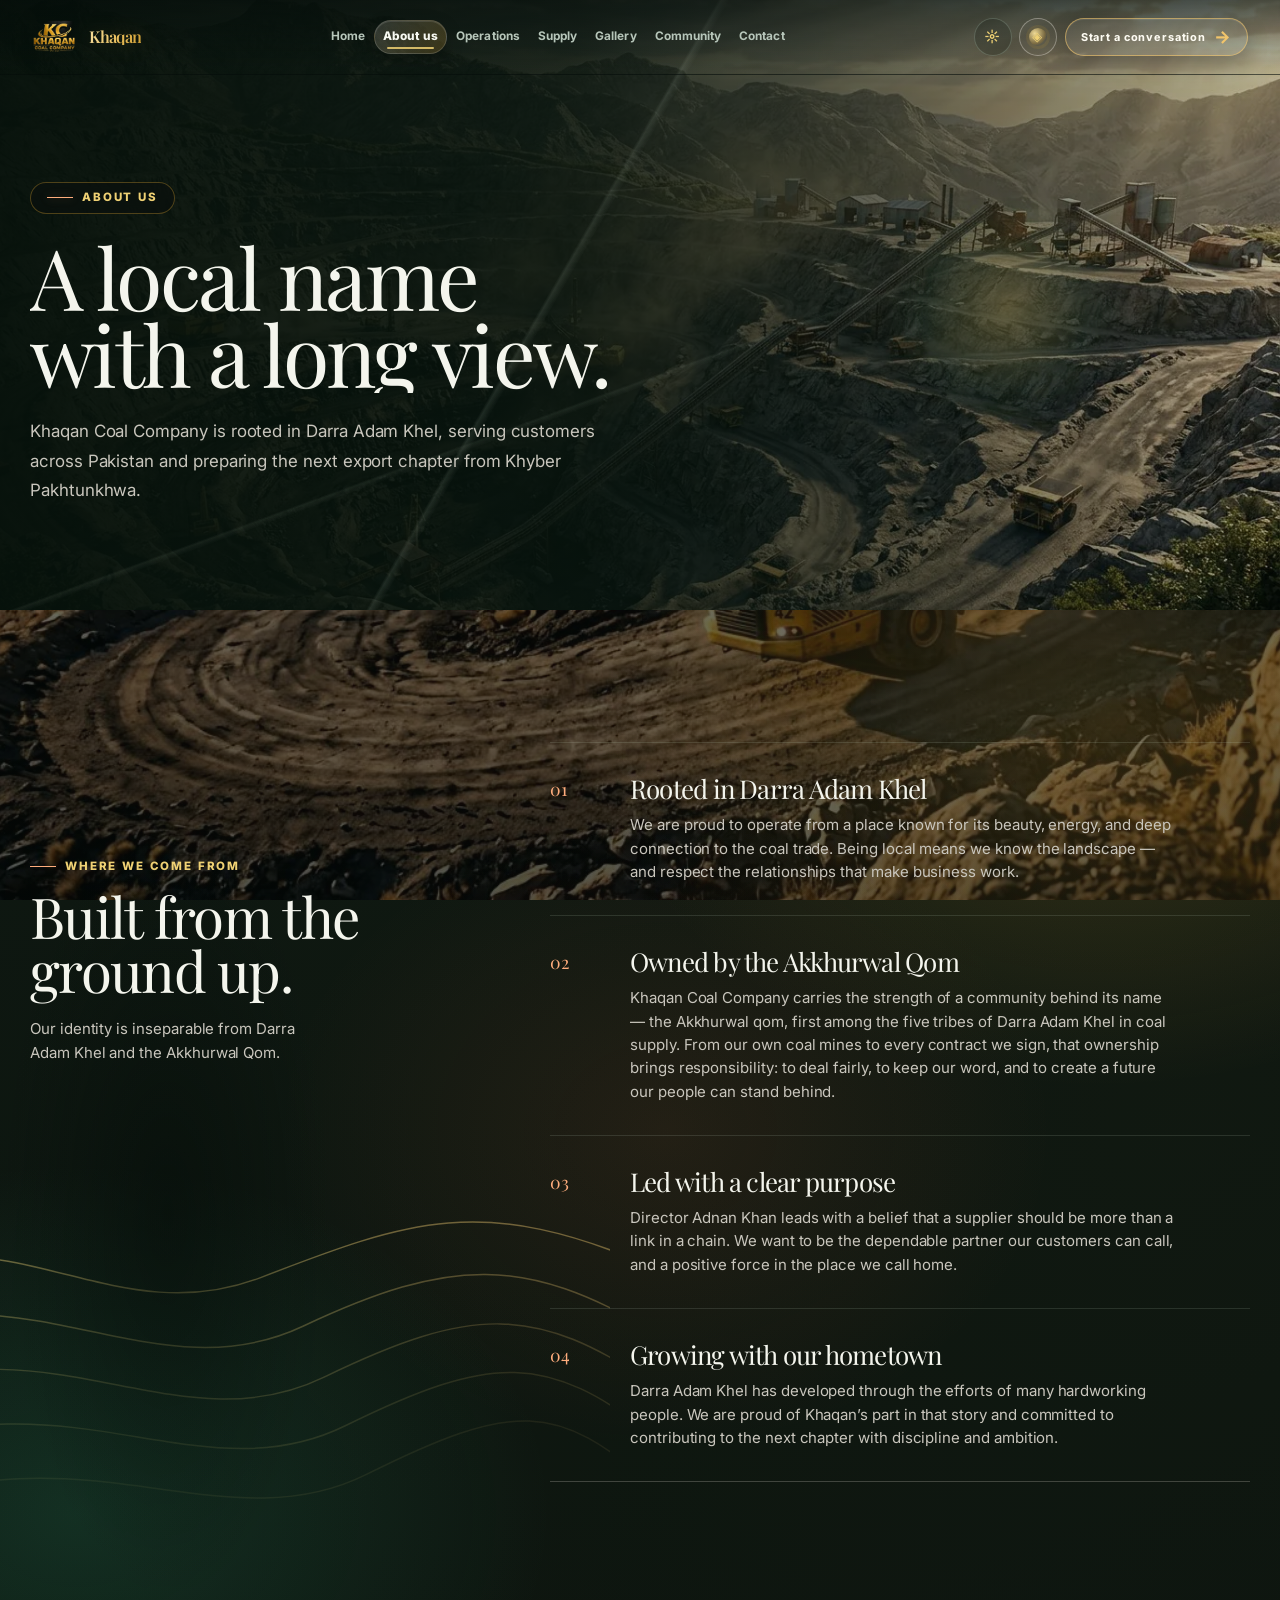
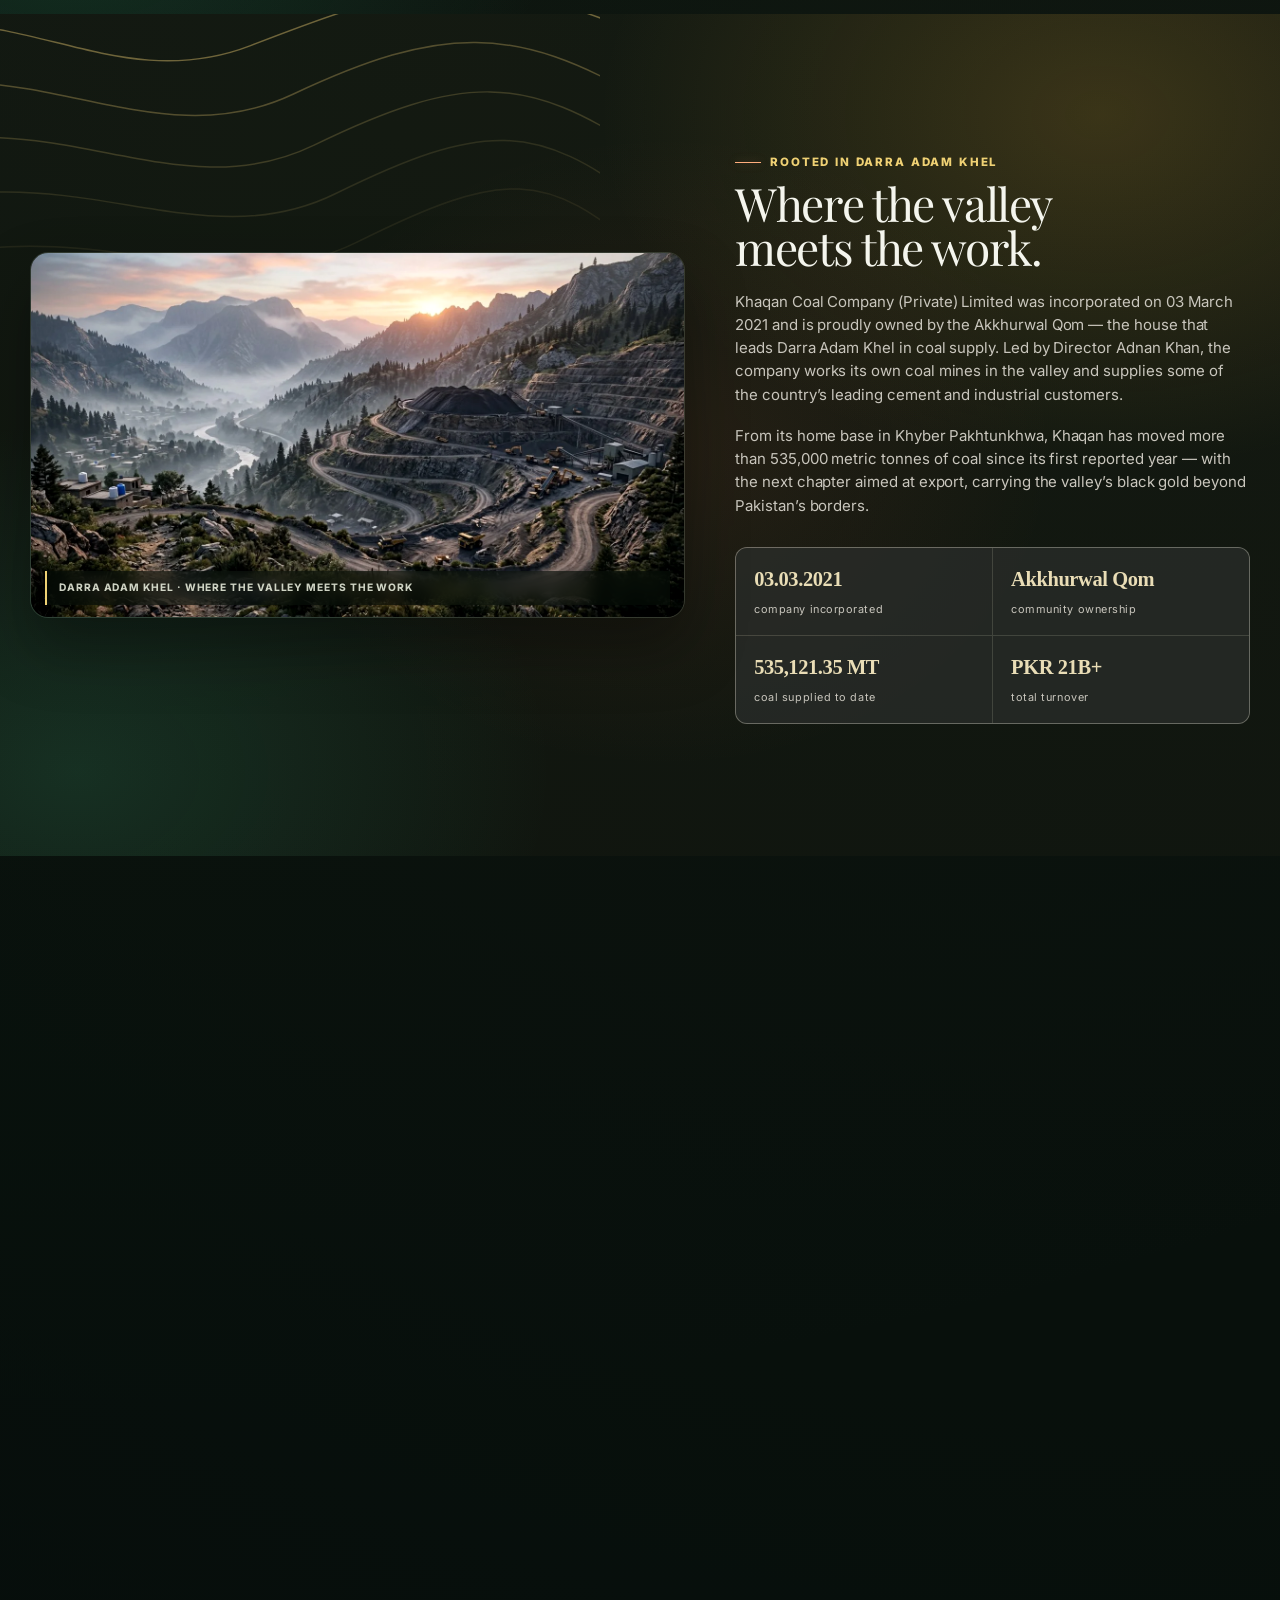
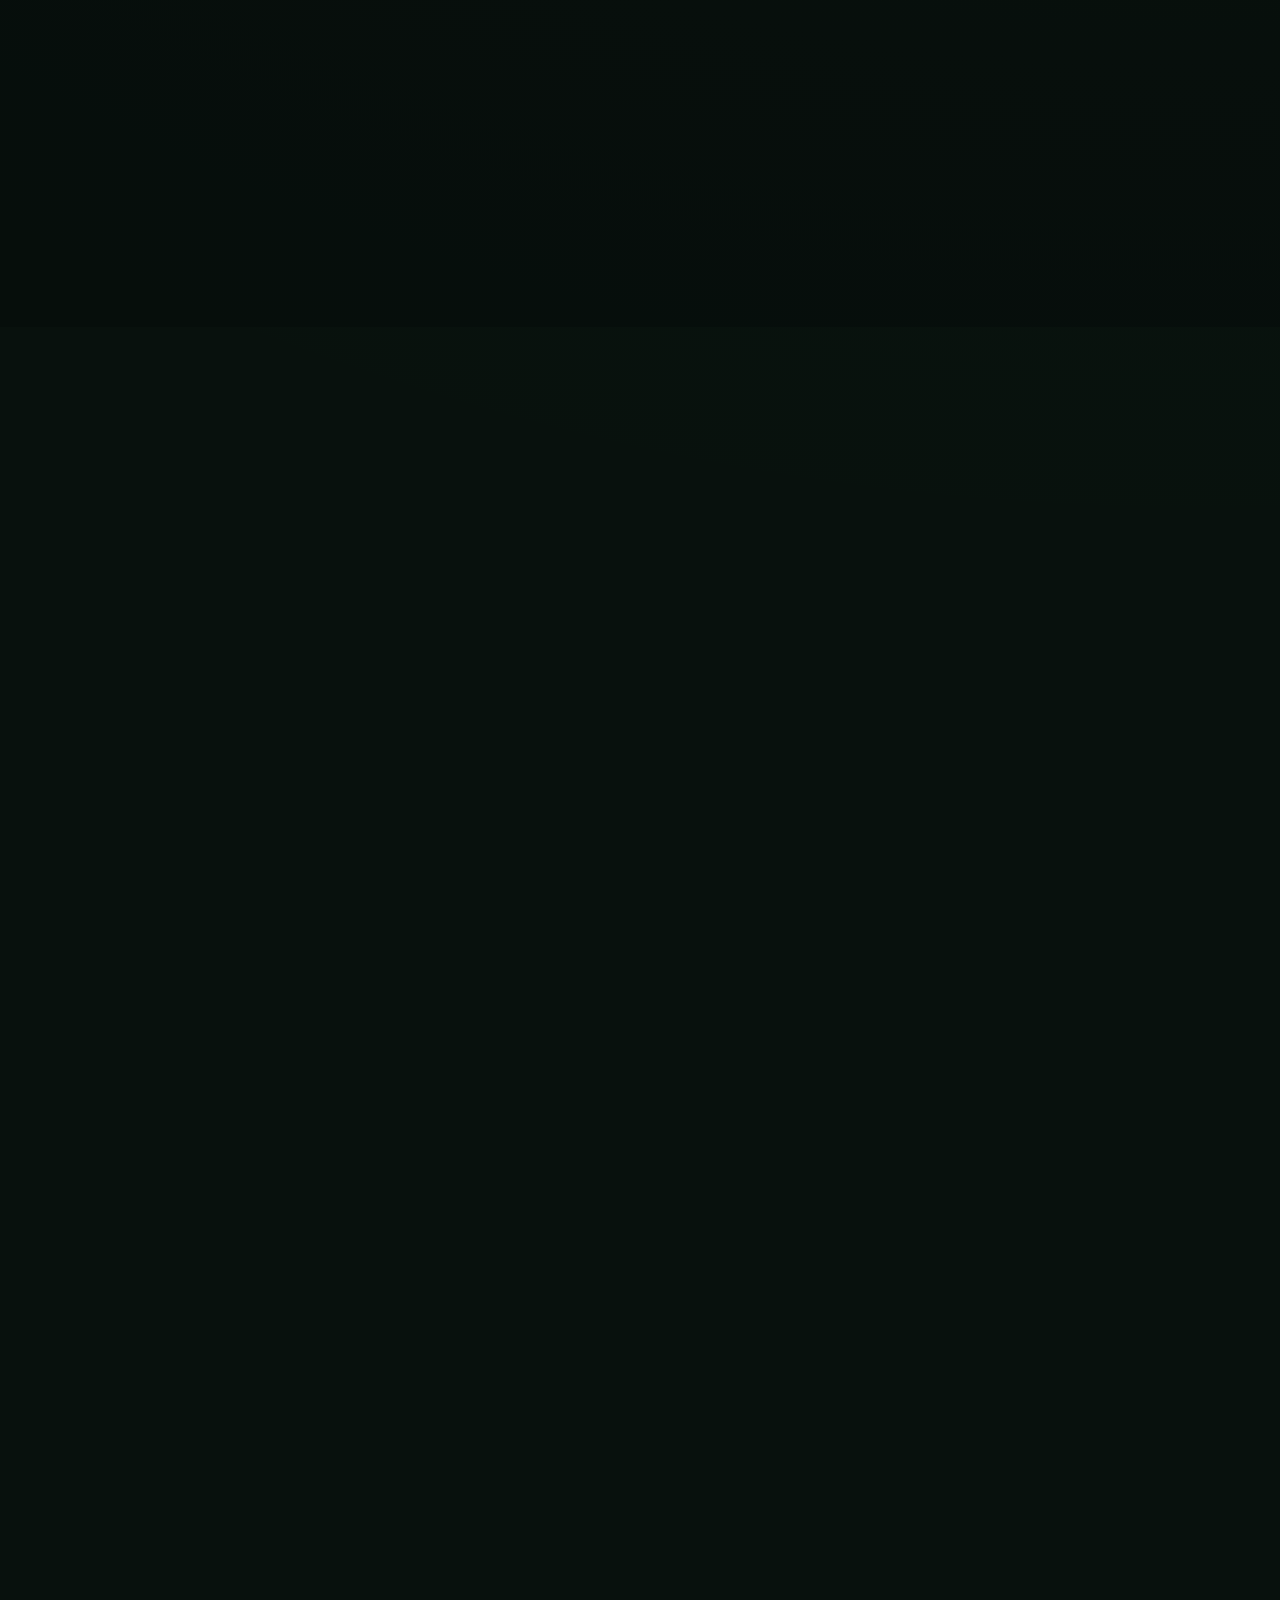
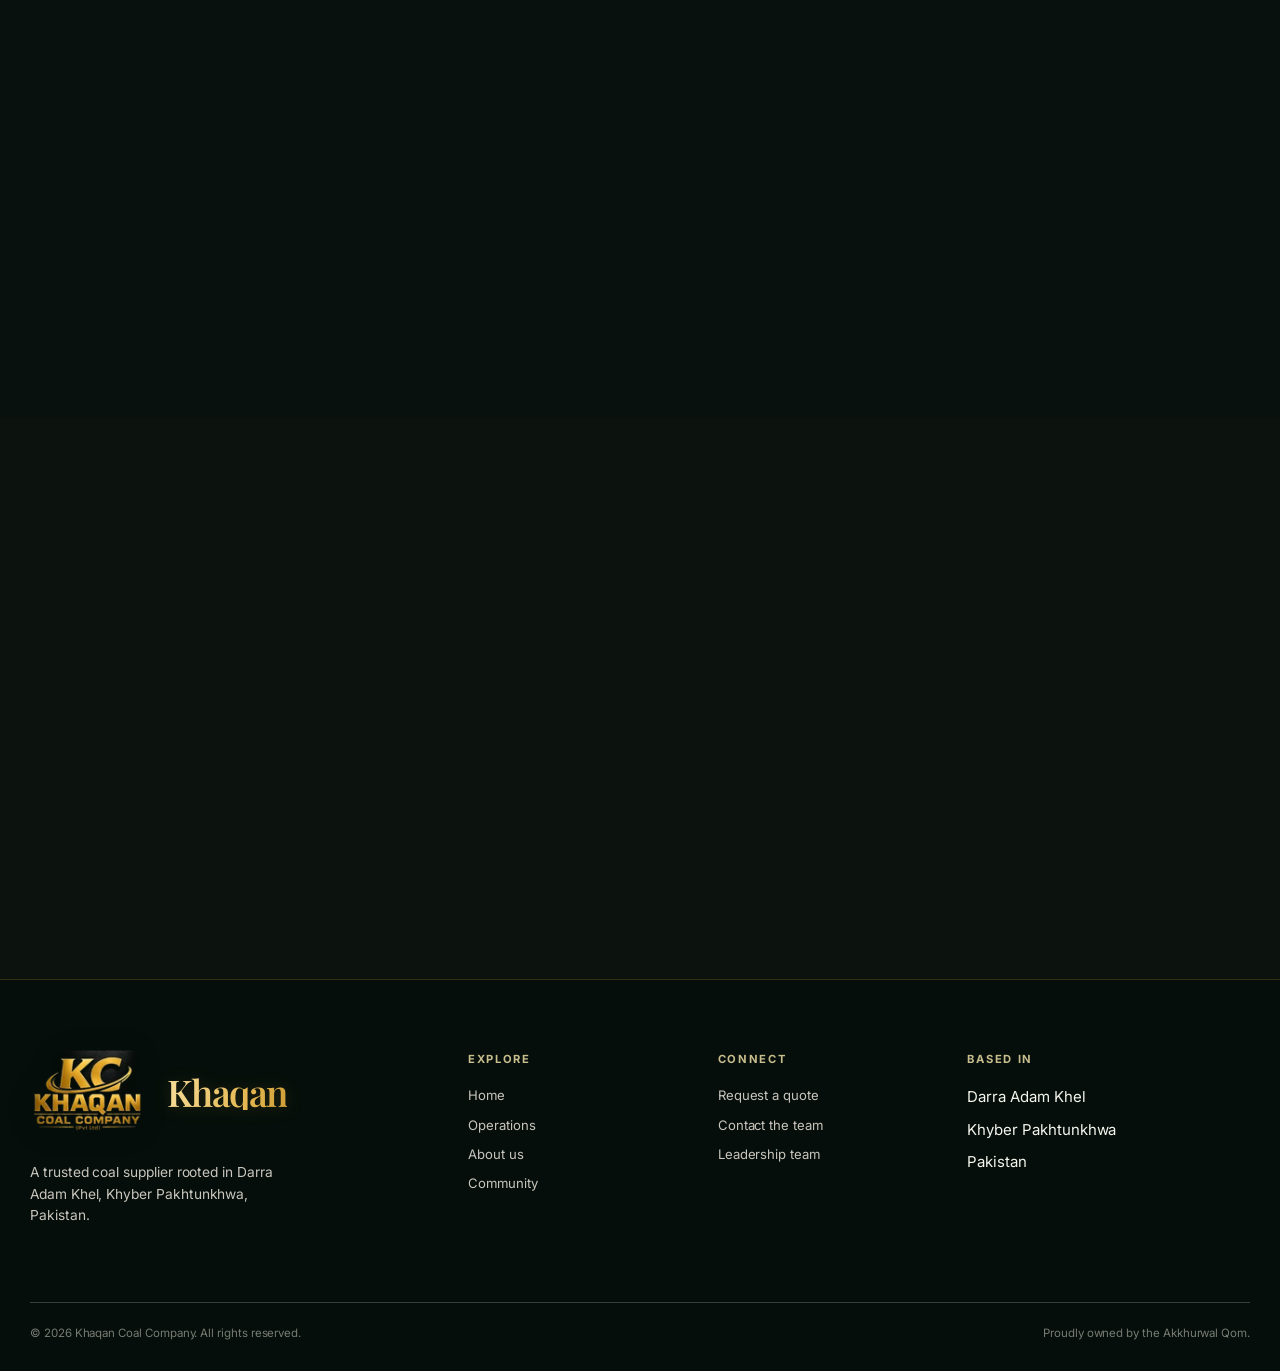
==== about.html @ 6d8e68c1 "Fix reel hover pause zone and reel-slide playback ceiling, bump cache - script.js: reel hover pause " ====
<!doctype html>
<html lang="en">
<head>
  <meta charset="utf-8"><meta name="viewport" content="width=device-width, initial-scale=1"><meta name="theme-color" content="#0b0d0d"><script>(function(){try{var s=localStorage.getItem('khaqanSkin');document.documentElement.dataset.skin=(s==='marble'||s==='obsidian')?s:'signature';var t=localStorage.getItem('khaqanTheme');document.documentElement.dataset.theme=(t==='day')?'day':'night';}catch(e){document.documentElement.dataset.skin='signature';document.documentElement.dataset.theme='night';}})();</script>
  <meta name="description" content="About Khaqan Coal Company — our story, our people, and our business performance in Darra Adam Khel."><meta property="og:type" content="website"><meta property="og:title" content="About Us | Khaqan Coal Company Pvt. Ltd."><meta property="og:description" content="About Khaqan Coal Company — our story, our people, and our business performance in Darra Adam Khel."><meta property="og:site_name" content="Khaqan Coal Company"><meta property="og:image" content="media/og/about.jpg?v=1"><meta property="og:image:width" content="1200"><meta property="og:image:height" content="630"><meta property="og:image:alt" content="Khaqan Coal Company - About: &quot;A local name with a long view.&quot; over a night photograph from the site"><meta name="twitter:card" content="summary_large_image"><meta name="twitter:title" content="About Us | Khaqan Coal Company Pvt. Ltd."><meta name="twitter:description" content="About Khaqan Coal Company — our story, our people, and our business performance in Darra Adam Khel."><meta name="twitter:image" content="media/og/about.jpg?v=1">
  <title>About Us | Khaqan Coal Company Pvt. Ltd.</title><link rel="preconnect" href="https://fonts.googleapis.com"><link rel="preconnect" href="https://fonts.gstatic.com" crossorigin><link href="https://fonts.googleapis.com/css2?family=Playfair+Display:ital,wght@0,400..900;1,400..900&family=Inter:ital,wght@0,300..900;1,300..900&display=swap" rel="stylesheet"><link rel="icon" href="favicon.png" type="image/png" sizes="128x128"><link rel="icon" href="favicon.svg" type="image/svg+xml"><link rel="apple-touch-icon" href="media/icons/apple-touch-icon.png?v=1"><link rel="preload" as="image" href="media/cine/reel-haulroad.webp"><link rel="stylesheet" href="styles.css?v=4"><link rel="stylesheet" href="themes.css?v=18"><link rel="stylesheet" href="themes-marble.css?v=1" data-skin-stylesheet="marble" media="not all"><link rel="stylesheet" href="themes-obsidian.css?v=1" data-skin-stylesheet="obsidian" media="not all"><script>(function(){var skin=document.documentElement.dataset.skin||'signature';document.querySelectorAll('link[data-skin-stylesheet]').forEach(function(link){link.media=link.dataset.skinStylesheet===skin?'all':'not all';});})();</script><link rel="stylesheet" href="themes-shared.css?v=7"><link rel="manifest" href="site.webmanifest"><script type="speculationrules">{"prerender":[{"where":{"href_matches":"*.html"},"eagerness":"moderate"}]}</script>
</head>
<body class="page-about"><a class="skip-link" href="#main">Skip to content</a><div class="coal-page-bg" aria-hidden="true"><canvas class="cine-canvas"></canvas><img class="cine-src" src="media/cine/reel-haulroad.webp" alt="" width="1376" height="768" loading="lazy" decoding="async" fetchpriority="high"><img class="cine-src" src="media/cine/valley-dawn.webp" alt="" width="1376" height="768" loading="lazy" decoding="async"><img class="cine-src" src="media/mine-3d-terraces.webp" alt="" width="1376" height="768" loading="lazy" decoding="async"><img class="cine-src" src="media/cine/reel-coalfaces.webp" alt="" width="1376" height="768" loading="lazy" decoding="async"><img class="cine-src" src="media/cine/hero-02.webp" alt="" width="1376" height="768" loading="lazy" decoding="async"><div class="cine-veil"></div></div>
  <header class="site-header" id="site-header"><div class="container nav-wrap header-bar">
    <a class="brand" href="index.html" aria-label="Khaqan Coal Company home"><picture class="brand-logo brand-logo-night"><source type="image/webp" srcset="media/logo-mark-128.webp?v=1 128w, media/logo-mark.webp?v=1 286w" sizes="(min-width: 1024px) 64px, 46px"><img src="media/logo-mark.png" alt="Khaqan Coal Company official logo" width="80" height="53" decoding="async"></picture><picture class="brand-logo brand-logo-day"><source type="image/webp" srcset="media/logo-mark-light-128.webp?v=1 128w, media/logo-mark-light.webp?v=1 286w" sizes="(min-width: 1024px) 64px, 46px"><img src="media/logo-mark-light.png" alt="Khaqan Coal Company official logo" width="80" height="53" decoding="async"></picture><span class="brand-name"><span data-cms="brandName">Khaqan</span><span class="brand-sub">Coal Company Pvt. Ltd.</span></span></a>
    <nav class="main-nav" id="primary-nav" aria-label="Main navigation"><span class="nav-glide" aria-hidden="true"></span><a data-nav href="index.html">Home</a><a data-nav class="active" aria-current="page" href="about.html">About us</a><a data-nav href="operations.html">Operations</a><a data-nav href="supply.html">Supply</a><a data-nav href="gallery.html">Gallery</a><a data-nav href="community.html">Community</a><a data-nav href="contact.html">Contact</a><a class="btn btn-primary btn-arrow nav-drawer-cta" href="contact.html">Start a conversation</a></nav>
    <div class="header-tools"><div class="nav-actions"><button class="theme-toggle" type="button" aria-label="Switch to day mode" aria-pressed="false"><span class="theme-toggle-icon" aria-hidden="true">☼</span><span class="theme-toggle-label">Day</span></button><div class="skin-switch"><button class="skin-toggle" type="button" aria-label="Choose brand theme" aria-expanded="false" aria-haspopup="menu" aria-controls="skin-menu"><span class="skin-toggle-icon" aria-hidden="true">◈</span><span class="skin-toggle-label">Theme</span></button><div class="skin-menu" id="skin-menu" role="menu" aria-label="Brand themes" aria-orientation="vertical" hidden><div class="skin-menu-head"><i></i>Brand themes</div><button class="skin-option" type="button" data-skin="signature" role="menuitemradio" aria-checked="true"><span class="skin-swatch skin-swatch-signature" aria-hidden="true"></span><span><b>Signature</b><small>Forest coal &amp; gold — the classic look</small></span><span class="skin-check" aria-hidden="true">✓</span></button><button class="skin-option" type="button" data-skin="marble" role="menuitemradio" aria-checked="false"><span class="skin-swatch skin-swatch-marble" aria-hidden="true"></span><span><b>Marble Gold</b><small>White marble &amp; gold by day, black marble by night</small></span><span class="skin-check" aria-hidden="true">✓</span></button><button class="skin-option" type="button" data-skin="obsidian" role="menuitemradio" aria-checked="false"><span class="skin-swatch skin-swatch-obsidian" aria-hidden="true"></span><span><b>Obsidian</b><small>Metallic black &amp; gold by night, platinum by day</small></span><span class="skin-check" aria-hidden="true">✓</span></button><div class="skin-menu-note">Day / night mode works inside every theme — use the <b>☼</b> toggle.</div></div></div></div><a class="nav-cta" href="contact.html">Start a conversation</a><button class="menu-toggle" type="button" aria-controls="primary-nav" aria-expanded="false" aria-label="Open navigation menu"><span class="nav-burger" aria-hidden="true"><i></i><i></i><i></i></span><span class="menu-toggle-text">Menu</span></button></div>
  </div><div class="nav-scrim" aria-hidden="true"></div>
  <div class="nav-progress" aria-hidden="true"><span></span></div>
  </header>

  <main id="main" tabindex="-1">
    <section class="page-hero"><div class="page-hero-orb"></div><div class="container page-hero-content reveal visible"><span class="eyebrow">About us</span><h1>A local name with a long view.</h1><p class="lede">Khaqan Coal Company is rooted in Darra Adam Khel, serving customers across Pakistan and preparing the next export chapter from Khyber Pakhtunkhwa.</p></div></section>

    <section class="section section-dark"><div class="container editorial-grid">
      <aside class="sticky-label reveal"><span class="eyebrow">Where we come from</span><h2>Built from the ground up.</h2><p>Our identity is inseparable from Darra Adam Khel and the Akkhurwal Qom.</p></aside>
      <div class="numbered-list reveal delay-1">
        <article class="numbered-item"><b>01</b><div><h3>Rooted in Darra Adam Khel</h3><p>We are proud to operate from a place known for its beauty, energy, and deep connection to the coal trade. Being local means we know the landscape — and respect the relationships that make business work.</p></div></article>
        <article class="numbered-item"><b>02</b><div><h3>Owned by the Akkhurwal Qom</h3><p>Khaqan Coal Company carries the strength of a community behind its name — the Akkhurwal qom, first among the five tribes of Darra Adam Khel in coal supply. From our own coal mines to every contract we sign, that ownership brings responsibility: to deal fairly, to keep our word, and to create a future our people can stand behind.</p></div></article>
        <article class="numbered-item"><b>03</b><div><h3>Led with a clear purpose</h3><p>Director Adnan Khan leads with a belief that a supplier should be more than a link in a chain. We want to be the dependable partner our customers can call, and a positive force in the place we call home.</p></div></article>
        <article class="numbered-item"><b>04</b><div><h3>Growing with our hometown</h3><p>Darra Adam Khel has developed through the efforts of many hardworking people. We are proud of Khaqan’s part in that story and committed to contributing to the next chapter with discipline and ambition.</p></div></article>
      </div>
    </div></section>

    <section class="section section-earth about-legacy-section"><div class="container"><div class="about-legacy reveal"><figure class="about-legacy-media" data-media-slot="about:legacy:1"><picture><source type="image/webp" srcset="media/cine/valley-dawn.webp"><img src="media/cine/valley-dawn.jpg" width="1376" height="768" loading="lazy" decoding="async" alt="Cinematic 3D view of a hillside coal mine at dawn in the Darra Adam Khel valley"></picture><figcaption>Darra Adam Khel · where the valley meets the work</figcaption></figure><div class="about-legacy-copy"><span class="eyebrow">Rooted in Darra Adam Khel</span><h2>Where the valley meets the work.</h2><p>Khaqan Coal Company (Private) Limited was incorporated on 03 March 2021 and is proudly owned by the Akkhurwal Qom — the house that leads Darra Adam Khel in coal supply. Led by Director Adnan Khan, the company works its own coal mines in the valley and supplies some of the country’s leading cement and industrial customers.</p><p>From its home base in Khyber Pakhtunkhwa, Khaqan has moved more than 535,000 metric tonnes of coal since its first reported year — with the next chapter aimed at export, carrying the valley’s black gold beyond Pakistan’s borders.</p><div class="about-legacy-facts"><div><strong>03.03.2021</strong><span>company incorporated</span></div><div><strong>Akkhurwal Qom</strong><span>community ownership</span></div><div><strong>535,121.35 MT</strong><span>coal supplied to date</span></div><div><strong>PKR 21B+</strong><span>total turnover</span></div></div></div></div></div></section>

    <section class="section section-dark qoms-section"><div class="container"><div class="section-head reveal"><div><span class="eyebrow">The five Tribes (Qoam) · Darra Adam Khel</span><h2>A valley of five Tribes (Qoam) — ours leads in coal.</h2></div><p>Our story is part of a bigger one. The Adam Khel Afridis of Darra Adam Khel stand in five tribes (qoam) — and the Akkhurwal qom, owners of the valley's leading coal operations, is the house Khaqan Coal Company calls home.</p></div><div class="qom-grid reveal delay-1"><article class="qom-card qom-card-featured"><div class="qom-rank"><i></i>01 · Leaders in coal supply</div><h3>Akhorwal <span class="qom-script">آخور وال</span></h3><p>The qom at the top of coal supply in Darra Adam Khel — and ours. From Akhorwal ground, Khaqan Coal Company works its own coal mines and moves some of the most sought-after coal in the country.</p><div class="qom-badge">◆ Home of Khaqan Coal Company</div></article><article class="qom-card"><div class="qom-rank">02</div><h3>Zarghon Khel <span class="qom-script">ذرغن خیل</span></h3><p>One of the five tribes of the Adam Khel — kin and neighbours in the valley's coal story.</p></article><article class="qom-card"><div class="qom-rank">03</div><h3>Bosti Khel <span class="qom-script">بوستی خیل</span></h3><p>A pillar of the Adam Khel confederation, part of Darra Adam Khel's trade and craft heritage.</p></article><article class="qom-card"><div class="qom-rank">04</div><h3>Shiraki <span class="qom-script">شیراکی</span></h3><p>Part of the valley's living network of families, workshops and mine roads.</p></article><article class="qom-card"><div class="qom-rank">05</div><h3>Torchapar <span class="qom-script">ٹورچاپر</span></h3><p>Together with the other four qoms, completing the Adam Khel of Darra Adam Khel.</p></article></div><div class="qom-facts reveal delay-2"><div><strong>446 km²</strong><span>the valley of the Adam Khel Afridis</span></div><div><strong>~3.75M MT</strong><span>estimated reserves in the Darra Adam Khel coalfield</span></div><div><strong>Paleocene coal</strong><span>the geological seam behind the valley's black gold</span></div><div><strong>Akhorwal first</strong><span>the qom that leads the valley in coal supply</span></div></div></div></section>

    <section class="section section-soft leadership-section"><div class="container">
      <div class="section-head reveal"><div><span class="eyebrow">Leadership</span><h2>The people behind the promise.</h2></div><p>Steady leadership, local perspective, and a commitment to doing business with dignity — carried by four key people, each with a different strength.</p></div>
      <div class="team-hero reveal delay-1" data-team-hero data-team-interval="5000" aria-label="Key company members">
        <div class="team-slides">
          <article class="team-slide active" data-team-accent="emerald" data-member="director">
            <div class="team-portrait" role="img" aria-label="Portrait of Director Adnan Khan" data-monogram="AK"><div class="team-halo"></div></div>
            <div class="team-copy"><span class="team-kicker">The digital pioneer</span><span class="team-role">Director · Khaqan Coal Company</span><h2>Adnan <span>Khan</span></h2><p data-cms="directorBio"><strong>The Director who made everything digital</strong> and took Khaqan Coal Company to new heights — a forward-thinking leader who pairs modern systems with old-fashioned values. He brings warmth, honesty and reliability to every supply relationship, and helps Darra Adam Khel keep moving forward with quiet confidence and unmistakable pride.</p></div>
          </article>
          <article class="team-slide" data-team-accent="gold" data-member="ceo">
            <div class="team-portrait" role="img" aria-label="Portrait of Chief Executive Officer Haji Ilyas Khan" data-monogram="IK"><div class="team-halo"></div></div>
            <div class="team-copy"><span class="team-kicker">The vision</span><span class="team-role">Chief Executive Officer</span><h2>Haji Ilyas <span>Khan</span></h2><p data-cms="ceoBio"><strong>The person behind the vision of the company</strong> and all of its success — a wise and steady presence whose guidance carried Khaqan from a single local mine into a nationwide supplier of choice. His far-sighted judgement, gentle authority and deep-rooted integrity keep the company true to its origins while it grows.</p></div>
          </article>
          <article class="team-slide" data-team-accent="ember" data-member="md">
            <div class="team-portrait" role="img" aria-label="Portrait of Managing Director Abdur Rauf Khan" data-monogram="AR"><div class="team-halo"></div></div>
            <div class="team-copy"><span class="team-kicker">The problem-solver</span><span class="team-role">Managing Director</span><h2>Abdur Rauf <span>Khan</span></h2><p data-cms="mdBio"><strong>The man with the courage</strong> — a calm, resourceful problem-solver who keeps the work moving when the ground gets tough and the schedule gets tight. He untangles logistics, protects standards and keeps every promise the company makes, leading with strength, patience and a generous spirit.</p></div>
          </article>
          <article class="team-slide" data-team-accent="steel" data-member="cfo">
            <div class="team-portrait" role="img" aria-label="Portrait of Chief Financial Officer Jibran Khan" data-monogram="JK"><div class="team-halo"></div></div>
            <div class="team-copy"><span class="team-kicker">The steady hand</span><span class="team-role">Chief Financial Officer</span><h2>Jibran <span>Khan</span></h2><p data-cms="cfoBio"><strong>The finance officer on whom the company relies a great deal</strong> — a meticulous and trustworthy steward who keeps the numbers clear, the books honest and the foundation solid. With an eye on every rupee and a steady hand on the future, he gives Khaqan the confidence to mine deeper, move further and grow with grace.</p></div>
          </article>
        </div>
        <div class="team-hero-progress" aria-hidden="true"><i></i></div>
        <div class="team-hero-foot"><span class="team-hero-count" data-team-count>01 / 04</span><span class="team-hero-dots" data-team-dots></span></div>
      </div>

      <div class="team-grid reveal delay-2">
        <article class="team-card" data-team-accent="emerald" data-member="director"><span class="team-role">Director · Khaqan Coal Company</span><div class="team-portrait-mini" role="img" aria-label="Portrait of Director Adnan Khan"></div><h3 data-cms="directorName">Adnan Khan</h3><p data-cms="directorCard1">Adnan Khan is the Director who made everything digital and took Khaqan Coal Company to new heights. A forward-thinking and approachable leader, he pairs modern systems with old-fashioned values — bringing warmth, honesty and reliability to every supply relationship while helping Darra Adam Khel continue to move forward.</p><p data-cms="directorCard2">Under his direction, Khaqan Coal Company keeps its values close: honesty in dealing, respect for people, and pride in the place where it all began.</p></article>
        <article class="team-card" data-team-accent="gold" data-member="ceo"><span class="team-role">Chief Executive Officer</span><div class="team-portrait-mini" role="img" aria-label="Portrait of Chief Executive Officer Haji Ilyas Khan"></div><h3>Haji Ilyas Khan</h3><p data-cms="ceoCard1">Haji Ilyas Khan is the person behind the vision of the company — and the quiet, wise force behind all of its success. From the earliest days he saw what Khaqan could become: a local name with the discipline, standards and relationships to supply the country's leading industries.</p><p data-cms="ceoCard2">His leadership keeps the company grounded in its roots while its ambitions grow — mining with pride in Darra Adam Khel, treating every partner with courtesy, and preparing the next chapter beyond Pakistan's borders.</p></article>
        <article class="team-card" data-team-accent="ember" data-member="md"><span class="team-role">Managing Director</span><div class="team-portrait-mini" role="img" aria-label="Portrait of Managing Director Abdur Rauf Khan"></div><h3>Abdur Rauf Khan</h3><p data-cms="mdCard1">Abdur Rauf Khan is the man with the courage — the calm, resourceful problem-solver the company turns to when the ground gets tough and the schedule gets tight. He runs the day-to-day with quiet authority, untangling logistics, protecting standards, and keeping every load moving on time.</p><p data-cms="mdCard2">A straight talker who leads by example and treats everyone with respect, he makes sure that what Khaqan promises is exactly what Khaqan delivers — every single day.</p></article>
        <article class="team-card" data-team-accent="steel" data-member="cfo"><span class="team-role">Chief Financial Officer</span><div class="team-portrait-mini" role="img" aria-label="Portrait of Chief Financial Officer Jibran Khan"></div><h3>Jibran Khan</h3><p data-cms="cfoCard1">Jibran Khan is the finance officer on whom the company relies a great deal — a meticulous, trustworthy steward of every rupee. He keeps Khaqan's numbers clear, disciplined and honest, turning the company's growth into a solid financial foundation the whole team can build on.</p><p data-cms="cfoCard2">With an eye on every detail and a steady hand on the books, he gives Khaqan the confidence to mine deeper, move further, and grow without ever losing sight of the bottom line.</p></article>
      </div>
    </div></section>

    <section class="section section-dark"><div class="container profile-overview"><div class="profile-overview-copy reveal"><span class="eyebrow">Company profile</span><h2 data-cms="legalName">Khaqan Coal Company (Private) Limited</h2><p>We provide high-quality coal to major cement manufacturers and industrial customers nationwide, with a focus on consistent supply, dependable logistics, and long-term business partnerships.</p><p>Our next chapter is export: extending a trusted KPK-origin supply platform beyond Pakistan with the same discipline, clarity, and local strength.</p></div><div class="profile-meta reveal delay-1"><div><span>Incorporation date</span><strong data-cms="incorporationDate">03 March 2021</strong></div><div><span>Home base</span><strong>Darra Adam Khel, KPK</strong></div><div><span>Business focus</span><strong>Coal mining & supply</strong></div><div><span>Direction</span><strong>National → export</strong></div></div></div></section>

    <section class="section section-soft"><div class="container"><div class="proof-strip reveal"><article><span>Total quantity supplied</span><strong data-cms="totalQuantity">535,121.35 MT</strong><small>Across the reported performance years</small></article><article><span>Total turnover</span><strong data-cms="totalTurnover">PKR 21,011,459,921</strong><small>Over PKR 21 billion</small></article><article><span>Reported years</span><strong>2022–2026</strong><small>Annual performance record</small></article><article><span>Major clients</span><strong data-cms="clientCount">12 organizations</strong><small>Cement and industrial sectors</small></article></div></div></section>

    <section class="section section-dark"><div class="container"><div class="section-head reveal"><div><span class="eyebrow">Annual business performance</span><h2>A four-year record of momentum.</h2></div><p>The following figures are presented as supplied by management. They show a business platform scaling from local strength toward national and export readiness.</p></div><div class="performance-layout reveal delay-1"><div class="performance-table-card"><div class="table-scroll"><table class="performance-table"><thead><tr><th>Financial year</th><th>Quantity supplied</th><th>Annual turnover</th></tr></thead><tbody><tr><th scope="row">2022–2023</th><td>26,282.34 MT</td><td>PKR 998,161,849</td></tr><tr><th scope="row">2023–2024</th><td>62,585.88 MT</td><td>PKR 2,361,728,842</td></tr><tr><th scope="row">2024–2025</th><td>71,770.52 MT</td><td>PKR 2,603,355,872</td></tr><tr class="performance-highlight"><th scope="row">2025–2026</th><td>374,482.61 MT</td><td>PKR 15,048,213,358</td></tr></tbody><tfoot><tr><th scope="row">Overall</th><td>535,121.35 MT</td><td>PKR 21,011,459,921</td></tr></tfoot></table></div></div><aside class="performance-chart"><div class="chart-head"><span>Quantity supplied</span><small>MT · relative scale</small></div><div class="bar-list"><div><label>22–23 <b>26k</b></label><span class="bar-track"><i style="--bar:7%"></i></span></div><div><label>23–24 <b>63k</b></label><span class="bar-track"><i style="--bar:17%"></i></span></div><div><label>24–25 <b>72k</b></label><span class="bar-track"><i style="--bar:20%"></i></span></div><div><label>25–26 <b>374k</b></label><span class="bar-track"><i style="--bar:100%"></i></span></div></div><div class="chart-head chart-head-turnover"><span>Annual turnover</span><small>PKR · relative scale</small></div><div class="bar-list turnover-bars"><div><label>22–23 <b>0.99B</b></label><span class="bar-track"><i style="--bar:7%"></i></span></div><div><label>23–24 <b>2.36B</b></label><span class="bar-track"><i style="--bar:16%"></i></span></div><div><label>24–25 <b>2.60B</b></label><span class="bar-track"><i style="--bar:18%"></i></span></div><div><label>25–26 <b>15.05B</b></label><span class="bar-track"><i style="--bar:100%"></i></span></div></div></aside></div><p class="performance-note">Management-provided performance information. Please verify the final legal presentation of historical figures against statutory financial records before publication.</p></div></section>

    <section class="section section-soft"><div class="container"><div class="section-head reveal"><div><span class="eyebrow">Major clients</span><h2>Trusted across Pakistan’s cement and industrial sectors.</h2></div><p>Khaqan Coal Company has successfully supplied the following leading manufacturers and industrial organizations.</p></div><div class="client-grid reveal delay-1"><article><span>01</span><strong>Bestway Cement Limited</strong></article><article><span>02</span><strong>Cherat Cement Company Limited</strong></article><article><span>03</span><strong>D.G. Khan Cement Company Limited</strong></article><article><span>04</span><strong>Fauji Cement Company Limited</strong></article><article><span>05</span><strong>Fecto Cement Limited</strong></article><article><span>06</span><strong>Gharibwal Cement Limited</strong></article><article><span>07</span><strong>Kohat Cement Company Limited</strong></article><article><span>08</span><strong>Lucky Cement Limited</strong></article><article><span>09</span><strong>Lucky Core Industries Limited</strong></article><article><span>10</span><strong>Maple Leaf Cement Factory Limited</strong></article><article><span>11</span><strong>Olympia Chemicals Limited</strong></article><article><span>12</span><strong>Pioneer Cement Limited</strong></article></div></div></section>

    <section class="section section-earth"><div class="container export-profile-callout reveal"><div><span class="eyebrow">Next horizon</span><h2>From a leading national supplier to a stronger export platform.</h2><p>Consistent quality, dependable supply, professional service, and partnerships built to last.</p></div><a class="btn btn-primary btn-arrow" href="contact.html">Discuss a partnership</a></div></section>
  

    <section class="section section-dark about-field-section"><div class="container"><div class="section-head reveal"><div><span class="eyebrow">Company in the field</span><h2>Grounded in the work. Ready for what comes next.</h2></div><p>Mining, movement, and the relationships around them are part of the Khaqan story. These field references bring that operating context into view.</p></div><div class="media-rail reveal delay-1"><figure class="media-tile media-tile-wide" data-media-slot="about:field:1"><picture><source type="image/webp" srcset="media/mine-3d-terraces.webp"><img src="media/mine-3d-terraces.jpg" width="1376" height="768" alt="3D visualization of terraced mountain coal mining" loading="lazy" decoding="async"></picture><figcaption><span>Mining context</span><strong>Close to the source.</strong></figcaption></figure><figure class="media-tile" data-media-slot="about:field:2"><picture><source type="image/webp" srcset="media/coal-haul-truck-768.webp 768w, media/coal-haul-truck.webp 1600w" sizes="(min-width: 1300px) 540px, (min-width: 1000px) 420px, (min-width: 640px) 94vw, 92vw"><img src="media/coal-haul-truck.jpg" width="1600" height="1067" alt="Large coal haul truck at an open-cut mine" loading="lazy" decoding="async"></picture><figcaption><span>Distribution</span><strong>Built for the haul.</strong></figcaption></figure><figure class="media-tile" data-media-slot="about:field:3"><picture><source type="image/webp" srcset="media/darra-photo-4-768.webp 768w, media/darra-photo-4.webp 1125w" sizes="(min-width: 1300px) 300px, (min-width: 1000px) 235px, (min-width: 640px) 46vw, 92vw"><img src="media/darra-photo-4.jpg" width="1125" height="1206" alt="Home ground around Darra Adam Khel, Khyber Pakhtunkhwa" loading="lazy" decoding="async"></picture><figcaption><span>Home ground</span><strong>Darra Adam Khel.</strong></figcaption></figure><figure class="media-tile media-video-tile" data-media-slot="about:field:4"><video controls muted loop playsinline preload="metadata" poster="media/coal-mining-poster.webp" aria-label="Short coal mining reference video"><source src="media/coal-mining-360.webm" type="video/webm"></video><figcaption><span>Field footage</span><strong>Black gold in motion.</strong></figcaption></figure></div></div></section>

    <section class="section section-earth"><div class="container"><div class="section-head reveal"><div><span class="eyebrow">At a glance</span><h2>The essentials, clearly.</h2></div><p>A concise view of the identity, leadership, and local perspective behind Khaqan Coal Company.</p></div><div class="spec-grid about-identity reveal delay-1"><article class="spec-card"><div class="identity-kicker">Ownership</div><h3>Akkhurwal Qom</h3><p>Community ownership gives the business a strong sense of responsibility and belonging.</p></article><article class="spec-card"><div class="identity-kicker">Leadership</div><h3>CEO · MD · Director · CFO</h3><p>A four-person leadership team — Haji Ilyas Khan, Abdur Rauf Khan, Adnan Khan and Jibran Khan — keeps the company focused on dependable relationships and practical progress.</p></article><article class="spec-card"><div class="identity-kicker">Home base</div><h3>Darra Adam Khel</h3><p>A hilly, green setting in Khyber Pakhtunkhwa that shapes how we see the work and the future.</p></article><article class="spec-card"><div class="identity-kicker">National direction</div><h3>Pakistan → export</h3><p>Leading coal supply across Pakistan while preparing the next export chapter from Khyber Pakhtunkhwa.</p></article></div></div></section>

    <section class="section section-soft managed-media-section"><div class="container"><div class="section-head reveal"><div><span class="eyebrow">From our media library</span><h2>Fresh from the field.</h2></div><p>Photos and short films added by the Khaqan team appear here — updated from the Control Room.</p></div><div class="managed-media reveal delay-1" data-managed-media="about"><p class="managed-media-empty">No featured media yet. The team can add photos and videos from the Control Room.</p></div></div></section>

    <section class="section section-earth"><div class="container"><div class="callout reveal"><div><span class="eyebrow">Our north star</span><h2>Strong relationships. Straightforward work. Shared progress.</h2></div><a class="btn btn-primary btn-arrow" href="contact.html">Talk to Khaqan</a></div></div></section>
  </main>

  <footer class="footer"><div class="container footer-top"><div class="footer-intro"><a class="brand" href="index.html"><picture class="brand-logo brand-logo-night"><source type="image/webp" srcset="media/logo-mark-128.webp?v=1 128w, media/logo-mark-260.webp?v=1 260w, media/logo-mark.webp?v=1 286w" sizes="(min-width: 1024px) 120px, 88px"><img src="media/logo-mark.png" alt="Khaqan Coal Company official logo" width="80" height="53" decoding="async"></picture><picture class="brand-logo brand-logo-day"><source type="image/webp" srcset="media/logo-mark-light-128.webp?v=1 128w, media/logo-mark-light-260.webp?v=1 260w, media/logo-mark-light.webp?v=1 286w" sizes="(min-width: 1024px) 134px, 96px"><img src="media/logo-mark-light.png" alt="Khaqan Coal Company official logo" width="80" height="53" decoding="async"></picture><span class="brand-name"><span data-cms="brandName">Khaqan</span><span class="brand-sub">Coal Company Pvt. Ltd.</span></span></a><p>A trusted coal supplier rooted in Darra Adam Khel, Khyber Pakhtunkhwa, Pakistan.</p></div><div><h4>Explore</h4><div class="footer-links"><a href="index.html">Home</a><a href="operations.html">Operations</a><a href="about.html">About us</a><a href="community.html">Community</a></div></div><div><h4>Connect</h4><div class="footer-links"><a href="contact.html">Request a quote</a><a href="contact.html">Contact the team</a><a href="about.html">Leadership team</a></div></div><div><h4>Based in</h4><div class="footer-links"><span>Darra Adam Khel</span><span>Khyber Pakhtunkhwa</span><span>Pakistan</span></div></div></div><div class="container footer-bottom"><span>© <span data-year>2026</span> Khaqan Coal Company. All rights reserved.</span><span>Proudly owned by the Akkhurwal Qom.</span></div></footer>
  <script src="supabase-config.js?v=1"></script><script src="cloud.js?v=9"></script><script src="script.js?v=27"></script>
</body>
</html>
---- styles.css ----
:root {
  --ink: #f6f2e8;
  --ink-soft: #b8b4aa;
  --coal: #0b0d0d;
  --coal-2: #111513;
  --coal-3: #171c19;
  --line: rgba(246, 242, 232, .12);
  --line-strong: rgba(246, 242, 232, .2);
  --sand: #d6c19a;
  --sand-2: #f0dfbb;
  --ember: #ef6b3d;
  --ember-2: #ff9a63;
  --moss: #859d6c;
  --yellow: #f2c56b;
  --shadow: 0 25px 80px rgba(0,0,0,.38);
  --radius: 24px;
  --radius-sm: 14px;
  --max: 1180px;
}

* { box-sizing: border-box; }
html { scroll-behavior: smooth; }
body {
  margin: 0;
  color: var(--ink);
  background: var(--coal);
  font-family: Inter, ui-sans-serif, system-ui, -apple-system, BlinkMacSystemFont, "Segoe UI", sans-serif;
  line-height: 1.55;
  -webkit-font-smoothing: antialiased;
  overflow-x: hidden;
}
a { color: inherit; text-decoration: none; }
button, input, select, textarea { font: inherit; }
button { cursor: pointer; }
::selection { color: var(--coal); background: var(--yellow); }

.container { width: min(calc(100% - 48px), var(--max)); margin: 0 auto; }
.eyebrow {
  display: inline-flex;
  align-items: center;
  gap: 9px;
  color: var(--sand);
  font-size: .72rem;
  font-weight: 800;
  letter-spacing: .16em;
  line-height: 1;
  text-transform: uppercase;
}
.eyebrow::before { content: ""; width: 26px; height: 1px; background: var(--ember); display: block; }
.display, h1, h2, h3, .brand-name { font-family: Georgia, "Times New Roman", serif; font-weight: 400; letter-spacing: -.045em; }
.display { font-size: clamp(3.4rem, 7.6vw, 7.2rem); line-height: .9; margin: 24px 0 28px; max-width: 850px; }
h1 { font-size: clamp(3rem, 6vw, 6.2rem); line-height: .92; margin: 24px 0; }
h2 { font-size: clamp(2.25rem, 4.6vw, 4.8rem); line-height: .96; margin: 16px 0 20px; }
h3 { font-size: 1.55rem; line-height: 1.05; margin: 0 0 11px; }
p { margin: 0 0 18px; color: var(--ink-soft); }
.lede { max-width: 610px; font-size: clamp(1rem, 1.55vw, 1.18rem); line-height: 1.75; }
.text-link { color: var(--sand-2); font-weight: 700; font-size: .92rem; display: inline-flex; align-items: center; gap: 10px; }
.text-link::after { content: "↗"; color: var(--ember-2); font-size: 1.1em; transition: transform .2s ease; }
.text-link:hover::after { transform: translate(3px, -3px); }

.site-header {
  position: absolute;
  z-index: 10;
  inset: 0 0 auto;
  padding: 24px 0;
}
.site-header.scrolled { position: fixed; background: rgba(11,13,13,.84); backdrop-filter: blur(15px); border-bottom: 1px solid var(--line); padding: 14px 0; animation: navIn .3s ease both; }
@keyframes navIn { from { transform: translateY(-10px); opacity: 0; } to { transform: translateY(0); opacity: 1; } }
.nav-wrap { display: flex; align-items: center; justify-content: space-between; gap: 18px; }
.main-nav { margin-inline: auto; }
.nav-actions { display: inline-flex; align-items: center; gap: 8px; }
.brand { display: inline-flex; align-items: center; gap: 11px; min-width: 0; }
.brand-mark { width: 38px; height: 38px; color: var(--yellow); flex: 0 0 auto; }
.brand-name { font-size: 1.28rem; line-height: .9; color: var(--ink); }
.brand-sub { display: block; margin-top: 4px; color: var(--ink-soft); font-family: Inter, sans-serif; font-size: .52rem; letter-spacing: .19em; font-weight: 800; text-transform: uppercase; }
.main-nav { display: flex; align-items: center; gap: 28px; }
.main-nav a { color: #bbb9b1; font-size: .83rem; font-weight: 650; transition: color .2s ease; }
.main-nav a:hover, .main-nav a.active { color: var(--ink); }
.main-nav a.active::after { content: ""; display: block; width: 5px; height: 5px; margin: 5px auto 0; border-radius: 50%; background: var(--ember); }
.nav-cta { display: inline-flex; align-items: center; gap: 9px; padding: 11px 16px; border: 1px solid var(--line-strong); border-radius: 999px; font-size: .8rem; font-weight: 750; transition: background .2s ease, border-color .2s ease, transform .2s ease; }
.nav-cta::after { content: "→"; color: var(--yellow); font-size: 1.1rem; }
.nav-cta:hover { background: rgba(246,242,232,.08); border-color: rgba(246,242,232,.38); transform: translateY(-2px); }
.menu-toggle { display: none; border: 0; background: none; color: var(--ink); font-size: 1.8rem; line-height: 1; }

.btn { display: inline-flex; align-items: center; justify-content: center; gap: 11px; border-radius: 999px; border: 1px solid transparent; padding: 14px 21px; font-size: .84rem; font-weight: 800; transition: transform .22s ease, background .22s ease, color .22s ease, border-color .22s ease; }
.btn:hover { transform: translateY(-3px); }
.btn-primary { color: var(--coal); background: var(--yellow); }
.btn-primary:hover { background: var(--sand-2); }
.btn-quiet { color: var(--ink); border-color: var(--line-strong); background: rgba(255,255,255,.02); }
.btn-quiet:hover { border-color: var(--sand); background: rgba(255,255,255,.08); }
.btn-arrow::after { content: "↗"; font-size: 1rem; }

.hero { min-height: 800px; position: relative; overflow: hidden; display: flex; align-items: center; background: radial-gradient(circle at 70% 32%, rgba(80,71,46,.26), transparent 32%), linear-gradient(112deg, #0a0d0c 0%, #121817 59%, #222218 100%); }
.hero::before { content: ""; position: absolute; inset: 0; opacity: .32; background-image: linear-gradient(rgba(255,255,255,.035) 1px, transparent 1px), linear-gradient(90deg, rgba(255,255,255,.035) 1px, transparent 1px); background-size: 68px 68px; mask-image: linear-gradient(to right, black 0%, transparent 90%); }
.hero::after { content: ""; position: absolute; inset: auto 0 0; height: 35%; background: linear-gradient(transparent, var(--coal)); pointer-events: none; }
.hero-content { position: relative; z-index: 2; padding: 160px 0 125px; }
.hero-copy { width: 58%; }
.hero h1 span { color: var(--yellow); font-style: italic; }
.hero .lede { color: #c3c1b7; }
.hero-actions { display: flex; gap: 12px; flex-wrap: wrap; margin-top: 34px; }
.hero-note { display: flex; align-items: center; gap: 11px; margin-top: 48px; color: var(--ink-soft); font-size: .75rem; letter-spacing: .03em; }
.hero-note i { width: 8px; height: 8px; border-radius: 50%; background: var(--ember); box-shadow: 0 0 0 6px rgba(239,107,61,.11); }

.mountain-art { position: absolute; z-index: 1; right: -2%; bottom: -1px; width: 57%; min-width: 530px; height: 86%; pointer-events: none; }
.mountain-art svg { width: 100%; height: 100%; overflow: visible; }
.mountain-art .sun { animation: sunPulse 5s ease-in-out infinite; transform-origin: 72% 27%; }
@keyframes sunPulse { 0%,100% { opacity: .72; transform: scale(1); } 50% { opacity: .95; transform: scale(1.06); } }
.mountain-art .dust { animation: dustFloat 8s ease-in-out infinite; transform-box: fill-box; transform-origin: center; }
.mountain-art .dust:nth-child(2) { animation-delay: -2s; }
.mountain-art .dust:nth-child(3) { animation-delay: -5s; }
@keyframes dustFloat { 0%,100% { opacity: 0; transform: translate(0, 18px); } 25%,75% { opacity: .75; } 50% { opacity: .35; transform: translate(10px, -8px); } }

.section { position: relative; padding: 120px 0; }
.section-tight { padding: 74px 0; }
.section-dark { background: var(--coal); }
.section-soft { background: #101513; }
.section-earth { background: #1b1a14; }
.section-head { display: flex; align-items: flex-end; justify-content: space-between; gap: 30px; margin-bottom: 58px; }
.section-head > div:first-child { max-width: 670px; }
.section-head p { max-width: 470px; }
.rule { height: 1px; background: var(--line); }

.intro-grid { display: grid; grid-template-columns: 1.1fr .9fr; gap: 90px; align-items: start; }
.intro-copy h2 { max-width: 680px; }
.intro-copy p { max-width: 560px; }
.pullquote { margin: 42px 0 0; padding: 22px 0 0 25px; border-left: 2px solid var(--ember); color: var(--sand-2); font-family: Georgia, serif; font-size: 1.38rem; line-height: 1.35; max-width: 480px; }
.pullquote small { display: block; margin-top: 15px; color: var(--ink-soft); font-family: Inter, sans-serif; font-size: .71rem; letter-spacing: .12em; text-transform: uppercase; }
.feature-stack { display: grid; gap: 14px; }
.feature-card { display: flex; gap: 18px; align-items: flex-start; padding: 21px 0; border-top: 1px solid var(--line); }
.feature-card:last-child { border-bottom: 1px solid var(--line); }
.feature-number { color: var(--ember-2); font-family: Georgia, serif; font-size: 1rem; }
.feature-card h3 { font-size: 1.25rem; }
.feature-card p { font-size: .89rem; line-height: 1.6; margin: 0; }

.mini-stats { display: grid; grid-template-columns: repeat(4, 1fr); border-top: 1px solid var(--line); border-bottom: 1px solid var(--line); }
.mini-stat { padding: 25px 18px; border-right: 1px solid var(--line); }
.mini-stat:last-child { border-right: 0; }
.mini-stat strong { display: block; color: var(--sand-2); font-family: Georgia, serif; font-size: 2.1rem; font-weight: 400; letter-spacing: -.05em; }
.mini-stat span { color: var(--ink-soft); font-size: .75rem; }

.pathway { display: grid; grid-template-columns: repeat(3, 1fr); gap: 1px; background: var(--line); border: 1px solid var(--line); }
.path-card { position: relative; min-height: 290px; padding: 30px; background: var(--coal-2); overflow: hidden; }
.path-card::after { content: attr(data-step); position: absolute; right: 22px; top: 17px; color: rgba(246,242,232,.1); font-family: Georgia, serif; font-size: 5.3rem; line-height: 1; }
.path-icon { display: grid; place-items: center; width: 48px; height: 48px; margin-bottom: 38px; border: 1px solid var(--line-strong); border-radius: 50%; color: var(--yellow); }
.path-icon svg { width: 22px; height: 22px; }
.path-card p { font-size: .88rem; max-width: 280px; }

.marquee { overflow: hidden; border-top: 1px solid var(--line); border-bottom: 1px solid var(--line); background: #0e1210; }
.marquee-track { display: flex; width: max-content; padding: 17px 0; animation: marquee 30s linear infinite; }
.marquee-item { display: inline-flex; align-items: center; gap: 22px; padding: 0 24px; color: var(--sand); font-size: .7rem; font-weight: 800; letter-spacing: .16em; text-transform: uppercase; }
.marquee-item::after { content: "◆"; color: var(--ember); font-size: .55rem; }
@keyframes marquee { to { transform: translateX(-50%); } }

.callout { display: grid; grid-template-columns: 1fr auto; align-items: center; gap: 35px; padding: 48px 52px; background: linear-gradient(100deg, #25241c, #171914); border: 1px solid rgba(214,193,154,.2); border-radius: var(--radius); box-shadow: var(--shadow); }
.callout h2 { max-width: 650px; margin-bottom: 0; font-size: clamp(2.1rem, 4vw, 3.7rem); }
.callout p { max-width: 600px; margin: 15px 0 0; }

.page-hero { position: relative; min-height: 570px; display: flex; align-items: flex-end; overflow: hidden; background: radial-gradient(circle at 85% 10%, rgba(239,107,61,.16), transparent 26%), linear-gradient(115deg, #0a0d0c, #19201d); }
.page-hero::before { content: ""; position: absolute; inset: 0; background-image: linear-gradient(120deg, transparent 45%, rgba(214,193,154,.1) 45.1%, transparent 45.6%), linear-gradient(160deg, transparent 59%, rgba(214,193,154,.07) 59.2%, transparent 59.6%); opacity: .6; }
.page-hero-content { position: relative; z-index: 1; width: 100%; padding: 160px 0 82px; }
.page-hero h1 { max-width: 760px; }
.page-hero .lede { max-width: 615px; }
.page-hero-orb { position: absolute; right: 12%; top: 31%; width: 240px; height: 240px; border-radius: 50%; background: radial-gradient(circle, rgba(242,197,107,.36), rgba(242,197,107,.03) 64%, transparent 65%); filter: blur(1px); animation: orb 6s ease-in-out infinite; }
@keyframes orb { 50% { transform: translateY(-15px) scale(1.05); opacity: .75; } }

.editorial-grid { display: grid; grid-template-columns: .75fr 1.25fr; gap: 88px; }
.editorial-grid > aside { position: relative; }
.sticky-label { position: sticky; top: 100px; }
.sticky-label h2 { font-size: clamp(2.2rem, 4vw, 4rem); }
.sticky-label p { max-width: 290px; }
.numbered-list { display: grid; gap: 0; }
.numbered-item { display: grid; grid-template-columns: 58px 1fr; gap: 22px; padding: 32px 0; border-top: 1px solid var(--line); }
.numbered-item:last-child { border-bottom: 1px solid var(--line); }
.numbered-item > b { color: var(--ember-2); font-family: Georgia, serif; font-size: 1.1rem; font-weight: 400; }
.numbered-item p { max-width: 550px; margin: 0; font-size: .94rem; }

.person-card { display: grid; grid-template-columns: 1fr 1fr; min-height: 420px; overflow: hidden; border: 1px solid var(--line); border-radius: var(--radius); background: #151916; }
.portrait { position: relative; overflow: hidden; min-height: 360px; background: #27271f; }
.portrait::before { content: ""; position: absolute; inset: 0; background: radial-gradient(circle at 53% 37%, rgba(240,223,187,.85) 0 8%, transparent 8.4%), radial-gradient(ellipse at 52% 45%, #b88359 0 17%, transparent 17.4%), radial-gradient(ellipse at 52% 81%, #1c2220 0 34%, transparent 34.4%), linear-gradient(146deg, transparent 50%, rgba(0,0,0,.42) 50.2%), linear-gradient(160deg, #5a6454, #28251e 60%); filter: saturate(.75); }
.portrait::after { content: "AK"; position: absolute; right: 25px; bottom: 13px; color: rgba(246,242,232,.15); font-family: Georgia, serif; font-size: 7rem; letter-spacing: -.1em; }
.person-info { display: flex; flex-direction: column; justify-content: center; padding: 48px; }
.person-info h2 { font-size: 3.2rem; }
.person-info .role { color: var(--yellow); font-size: .74rem; font-weight: 800; letter-spacing: .14em; text-transform: uppercase; }
.person-info p { font-size: .95rem; }
.signature { margin-top: 18px; color: var(--sand); font-family: Georgia, serif; font-size: 1.4rem; font-style: italic; }

.process-grid { display: grid; grid-template-columns: 1fr 1fr; gap: 16px; }
.process-panel { min-height: 500px; padding: 36px; border: 1px solid var(--line); border-radius: var(--radius); background: #121715; }
.process-panel h3 { font-size: 2rem; }
.process-panel > p { max-width: 420px; }
.process-list { margin-top: 35px; padding: 0; list-style: none; }
.process-list li { display: grid; grid-template-columns: 30px 1fr; gap: 13px; align-items: start; padding: 15px 0; border-top: 1px solid var(--line); color: var(--ink-soft); font-size: .9rem; }
.process-list li::before { content: "✓"; display: grid; place-items: center; width: 22px; height: 22px; border-radius: 50%; color: var(--coal); background: var(--yellow); font-size: .72rem; font-weight: 900; }

.mine-animation { position: relative; height: 310px; margin-top: 25px; overflow: hidden; border: 1px solid rgba(214,193,154,.14); border-radius: 18px; background: radial-gradient(ellipse at 42% 55%, rgba(90,73,41,.22), transparent 46%), #0a0c0c; }
.mine-animation::before { content: ""; position: absolute; inset: 0; background-image: radial-gradient(circle, rgba(255,255,255,.45) 0 1px, transparent 1.5px); background-size: 51px 47px; opacity: .25; animation: stars 12s linear infinite; }
@keyframes stars { to { background-position: 50px 47px; } }
.tunnel { position: absolute; left: 12%; top: 17%; width: 67%; height: 70%; border: 13px solid #4a4434; border-bottom-width: 10px; border-radius: 48% 48% 7px 7px; transform: perspective(300px) rotateX(4deg); box-shadow: inset 0 0 0 7px rgba(0,0,0,.35), 0 0 0 1px rgba(246,242,232,.08); }
.tunnel::after { content: ""; position: absolute; left: 16%; right: 12%; bottom: -11px; height: 10px; background: repeating-linear-gradient(90deg, #77705c 0 25px, transparent 25px 42px); opacity: .66; }
.beam { position: absolute; top: 30px; width: 2px; height: 190px; background: linear-gradient(transparent, rgba(242,197,107,.55), transparent); box-shadow: 0 0 20px rgba(242,197,107,.25); transform: rotate(23deg); transform-origin: top; animation: beamFlicker 3s ease-in-out infinite; }
.beam.one { left: 31%; } .beam.two { left: 53%; animation-delay: -1.4s; opacity: .65; }
@keyframes beamFlicker { 50% { opacity: .5; height: 170px; } }
.conveyor { position: absolute; right: 0; bottom: 53px; width: 50%; height: 20px; transform: rotate(-8deg); background: #292d28; border-top: 4px solid #737158; border-bottom: 3px solid #393b31; }
.conveyor::after { content: ""; position: absolute; inset: 4px 0; background: repeating-linear-gradient(90deg, transparent 0 23px, rgba(242,197,107,.45) 23px 26px); animation: conveyor 1s linear infinite; }
@keyframes conveyor { to { background-position: 26px 0; } }
.coal-lump { position: absolute; width: 22px; height: 16px; border-radius: 43% 57% 55% 45%; background: linear-gradient(135deg, #535850, #141816 70%); box-shadow: 1px 3px 2px rgba(0,0,0,.4); z-index: 2; animation: haul 4.2s linear infinite; }
.coal-lump::before { content: ""; position: absolute; inset: 3px 5px auto; height: 3px; border-radius: 50%; background: rgba(255,255,255,.16); transform: rotate(-12deg); }
.coal-lump.a { bottom: 80px; left: 55%; animation-delay: -1s; } .coal-lump.b { bottom: 84px; left: 66%; animation-delay: -2.8s; transform: scale(.7); } .coal-lump.c { bottom: 77px; left: 78%; animation-delay: -3.8s; transform: scale(1.2); }
@keyframes haul { 0% { transform: translateX(80px) rotate(0); opacity: 0; } 12% { opacity: 1; } 88% { opacity: 1; } 100% { transform: translateX(-210px) rotate(-220deg); opacity: 0; } }
.worker { position: absolute; left: 28%; bottom: 74px; width: 16px; height: 49px; background: #1d211e; border-radius: 9px 9px 2px 2px; z-index: 3; }
.worker::before { content: ""; position: absolute; left: -3px; top: -14px; width: 22px; height: 16px; border-radius: 50% 50% 35% 35%; background: var(--yellow); box-shadow: 0 0 17px rgba(242,197,107,.42); }
.worker::after { content: ""; position: absolute; left: 15px; top: 12px; width: 37px; height: 2px; background: rgba(242,197,107,.75); transform: rotate(-17deg); transform-origin: left; box-shadow: 0 0 12px rgba(242,197,107,.6); }

.spec-grid { display: grid; grid-template-columns: repeat(4, 1fr); gap: 1px; background: var(--line); border: 1px solid var(--line); }
.spec-card { padding: 26px 23px; min-height: 190px; background: #131816; }
.spec-card .icon { color: var(--yellow); margin-bottom: 29px; }
.spec-card h3 { font-size: 1.2rem; }
.spec-card p { font-size: .83rem; line-height: 1.6; }

.story-grid { display: grid; grid-template-columns: 1fr 1fr; gap: 70px; align-items: center; }
.story-block h2 { max-width: 550px; }
.story-block p { max-width: 520px; }
.quote-card { position: relative; min-height: 330px; display: flex; flex-direction: column; justify-content: flex-end; padding: 33px; border-radius: var(--radius); overflow: hidden; background: linear-gradient(145deg, #404632, #1a211b 62%, #131614); }
.quote-card::before { content: "“"; position: absolute; left: 26px; top: -10px; color: rgba(242,197,107,.26); font-family: Georgia, serif; font-size: 12rem; line-height: 1; }
.quote-card blockquote { position: relative; z-index: 1; margin: 0; color: var(--sand-2); font-family: Georgia, serif; font-size: clamp(1.65rem, 3vw, 2.55rem); line-height: 1.05; letter-spacing: -.045em; }
.quote-card cite { position: relative; z-index: 1; margin-top: 24px; color: var(--ink-soft); font-size: .72rem; font-style: normal; letter-spacing: .1em; text-transform: uppercase; }
.community-cards { display: grid; grid-template-columns: repeat(3, 1fr); gap: 16px; }
.community-card { min-height: 280px; padding: 27px; border: 1px solid var(--line); border-radius: var(--radius-sm); background: linear-gradient(150deg, #171b17, #121513); }
.community-card:nth-child(2) { transform: translateY(24px); background: linear-gradient(150deg, #25251c, #151713); }
.community-card:nth-child(3) { transform: translateY(48px); background: linear-gradient(150deg, #1d2920, #131715); }
.community-card .big-num { color: var(--ember-2); font-family: Georgia, serif; font-size: 3.2rem; line-height: 1; }
.community-card h3 { margin-top: 50px; }
.community-card p { font-size: .87rem; }

.contact-grid { display: grid; grid-template-columns: .75fr 1.25fr; gap: 70px; align-items: start; }
.contact-details { display: grid; gap: 22px; margin-top: 35px; }
.contact-detail { display: flex; gap: 14px; align-items: flex-start; }
.contact-detail .contact-icon { flex: 0 0 auto; display: grid; place-items: center; width: 38px; height: 38px; border: 1px solid var(--line-strong); border-radius: 50%; color: var(--yellow); }
.contact-detail strong { display: block; margin: 1px 0 4px; color: var(--ink); font-size: .9rem; }
.contact-detail span { color: var(--ink-soft); font-size: .86rem; }
.contact-form { padding: 34px; border: 1px solid var(--line); border-radius: var(--radius); background: #131715; }
.form-grid { display: grid; grid-template-columns: 1fr 1fr; gap: 18px; }
.field { display: grid; gap: 8px; margin-bottom: 18px; }
.field.full { grid-column: 1 / -1; }
.field label { color: var(--sand); font-size: .72rem; font-weight: 800; letter-spacing: .11em; text-transform: uppercase; }
.field input, .field select, .field textarea { width: 100%; padding: 13px 14px; border: 1px solid var(--line); border-radius: 9px; outline: 0; color: var(--ink); background: #0e1110; transition: border-color .2s ease, box-shadow .2s ease; }
.field input::placeholder, .field textarea::placeholder { color: #666a63; }
.field input:focus, .field select:focus, .field textarea:focus { border-color: var(--yellow); box-shadow: 0 0 0 3px rgba(242,197,107,.12); }
.field textarea { min-height: 125px; resize: vertical; }
.form-bottom { display: flex; align-items: center; justify-content: space-between; gap: 15px; margin-top: 5px; }
.form-status { min-height: 20px; color: var(--moss); font-size: .78rem; }
.location-card { position: relative; min-height: 240px; margin-top: 65px; padding: 27px; overflow: hidden; border: 1px solid var(--line); border-radius: var(--radius); background: repeating-linear-gradient(135deg, rgba(214,193,154,.05) 0 1px, transparent 1px 13px), #191a15; }
.location-card::after { content: ""; position: absolute; right: 24px; bottom: -30px; width: 150px; height: 150px; border: 1px solid rgba(242,197,107,.18); border-radius: 50%; box-shadow: 0 0 0 20px rgba(242,197,107,.04), 0 0 0 40px rgba(242,197,107,.025); }
.location-pin { color: var(--ember-2); font-size: 1.65rem; }
.location-card h3 { margin-top: 22px; }

.footer { padding: 58px 0 28px; border-top: 1px solid var(--line); background: #0b0d0d; }
.footer-top { display: grid; grid-template-columns: 1.3fr .7fr .7fr .9fr; gap: 30px; padding-bottom: 50px; }
.footer .brand { align-items: flex-start; }
.footer-intro p { max-width: 280px; margin-top: 20px; font-size: .86rem; }
.footer h4 { margin: 3px 0 17px; color: var(--sand); font-size: .7rem; letter-spacing: .15em; text-transform: uppercase; }
.footer-links { display: grid; gap: 9px; }
.footer-links a { color: var(--ink-soft); font-size: .82rem; }
.footer-links a:hover { color: var(--ink); }
.footer-bottom { display: flex; justify-content: space-between; gap: 20px; padding-top: 22px; border-top: 1px solid var(--line); color: #777b73; font-size: .72rem; }
.footer-bottom span:last-child { text-align: right; }

.reveal { opacity: 0; transform: translateY(22px); transition: opacity .7s ease, transform .7s ease; }
.reveal.visible { opacity: 1; transform: none; }
.delay-1 { transition-delay: .08s; } .delay-2 { transition-delay: .16s; } .delay-3 { transition-delay: .24s; }

@media (max-width: 920px) {
  .container { width: min(calc(100% - 36px), var(--max)); }
  .main-nav { gap: 16px; }
  .nav-cta { display: none; }
  .hero-copy { width: 69%; }
  .mountain-art { right: -21%; width: 71%; opacity: .73; }
  .intro-grid, .editorial-grid, .story-grid, .contact-grid { grid-template-columns: 1fr; gap: 45px; }
  .sticky-label { position: static; }
  .person-card { grid-template-columns: .85fr 1.15fr; }
  .spec-grid { grid-template-columns: repeat(2, 1fr); }
  .footer-top { grid-template-columns: 1.3fr 1fr 1fr; }
  .footer-intro { grid-column: 1 / -1; }
}

@media (max-width: 680px) {
  .container { width: min(calc(100% - 30px), var(--max)); }
  .site-header { padding: 16px 0; }
  .brand { min-width: 0; }
  .brand-mark { width: 33px; height: 33px; }
  .brand-name { font-size: 1.08rem; }
  .brand-sub { font-size: .46rem; }
  .menu-toggle { display: block; }
  .main-nav { position: absolute; top: calc(100% + 10px); left: 15px; right: 15px; display: none; align-items: stretch; flex-direction: column; gap: 0; padding: 8px; border: 1px solid var(--line-strong); border-radius: 15px; background: rgba(17,21,19,.97); box-shadow: var(--shadow); }
  .main-nav.open { display: flex; }
  .main-nav a { padding: 12px 14px; border-radius: 9px; }
  .main-nav a:hover, .main-nav a.active { background: rgba(255,255,255,.06); }
  .main-nav a.active::after { display: none; }
  .hero { min-height: 760px; }
  .hero-content { padding: 150px 0 110px; }
  .hero-copy { width: 100%; }
  .display { font-size: clamp(3.25rem, 16vw, 5rem); }
  .hero .lede { max-width: 440px; }
  .mountain-art { right: -57%; width: 135%; min-width: 460px; opacity: .55; }
  .hero-note { margin-top: 35px; }
  .section { padding: 78px 0; }
  .section-tight { padding: 55px 0; }
  .section-head { display: block; margin-bottom: 35px; }
  .section-head p { margin-top: 19px; }
  .mini-stats { grid-template-columns: 1fr 1fr; }
  .mini-stat:nth-child(2) { border-right: 0; }
  .mini-stat:nth-child(-n+2) { border-bottom: 1px solid var(--line); }
  .mini-stat strong { font-size: 1.75rem; }
  .pathway, .community-cards { grid-template-columns: 1fr; }
  .path-card { min-height: 230px; }
  .community-card:nth-child(2), .community-card:nth-child(3) { transform: none; }
  .callout { display: block; padding: 30px 25px; }
  .callout .btn { margin-top: 25px; }
  .page-hero { min-height: 530px; }
  .page-hero-content { padding: 145px 0 64px; }
  .page-hero-orb { right: -8%; top: 30%; opacity: .6; }
  .person-card, .process-grid { grid-template-columns: 1fr; }
  .portrait { min-height: 260px; }
  .person-info { padding: 31px 25px; }
  .person-info h2 { font-size: 2.7rem; }
  .process-panel { min-height: auto; padding: 25px; }
  .mine-animation { height: 260px; }
  .spec-grid { grid-template-columns: 1fr 1fr; }
  .spec-card { min-height: 175px; padding: 21px 17px; }
  .story-grid { gap: 30px; }
  .quote-card { min-height: 275px; }
  .contact-form { padding: 23px 18px; }
  .form-grid { grid-template-columns: 1fr; gap: 0; }
  .field.full { grid-column: auto; }
  .form-bottom { align-items: flex-start; flex-direction: column; }
  .footer-top { grid-template-columns: 1fr 1fr; gap: 30px 18px; }
  .footer-intro { grid-column: 1 / -1; }
  .footer-bottom { display: block; }
  .footer-bottom span { display: block; }
  .footer-bottom span:last-child { margin-top: 8px; text-align: left; }
}

@media (prefers-reduced-motion: reduce) {
  *, *::before, *::after { animation-duration: .001ms !important; animation-iteration-count: 1 !important; scroll-behavior: auto !important; transition-duration: .001ms !important; }
}

/* Supply page: an operational signal board that keeps the interaction visual without external assets. */
.supply-intro { display: grid; grid-template-columns: .88fr 1.12fr; gap: 80px; align-items: center; }
.supply-copy h2 { max-width: 560px; }
.supply-copy p { max-width: 500px; }
.supply-copy .btn { margin-top: 14px; }
.supply-board { position: relative; min-height: 350px; padding: 28px; overflow: hidden; border: 1px solid rgba(214,193,154,.2); border-radius: var(--radius); background: radial-gradient(circle at 74% 38%, rgba(242,197,107,.18), transparent 25%), linear-gradient(150deg, #24281e, #121614 65%); box-shadow: var(--shadow); }
.supply-board::before { content: ""; position: absolute; inset: 0; opacity: .18; background-image: linear-gradient(rgba(246,242,232,.25) 1px, transparent 1px), linear-gradient(90deg, rgba(246,242,232,.25) 1px, transparent 1px); background-size: 42px 42px; mask-image: linear-gradient(to bottom, black, transparent 75%); }
.supply-board-top { position: relative; z-index: 1; display: flex; justify-content: space-between; gap: 12px; color: var(--sand); font-size: .7rem; letter-spacing: .13em; text-transform: uppercase; }
.supply-board-top strong { display: flex; align-items: center; gap: 7px; color: var(--moss); font-size: .65rem; font-weight: 800; letter-spacing: .08em; }
.supply-board-top i { display: inline-block; width: 7px; height: 7px; border-radius: 50%; background: #97c07f; box-shadow: 0 0 0 5px rgba(151,192,127,.12); animation: statusPulse 1.8s ease-in-out infinite; }
@keyframes statusPulse { 50% { box-shadow: 0 0 0 8px rgba(151,192,127,.03); opacity: .55; } }
.supply-route { position: relative; z-index: 1; display: flex; align-items: center; margin: 94px 6% 52px; }
.route-node { display: grid; place-items: center; gap: 10px; color: #6e746a; font-size: .67rem; font-weight: 800; letter-spacing: .12em; text-transform: uppercase; }
.route-node b { display: grid; place-items: center; width: 51px; height: 51px; border: 1px solid #5d6356; border-radius: 50%; color: #8b907f; background: #192019; font-family: Georgia, serif; font-size: 1rem; font-weight: 400; letter-spacing: 0; }
.route-node.active { color: var(--sand-2); }
.route-node.active b { color: var(--coal); border-color: var(--yellow); background: var(--yellow); box-shadow: 0 0 0 9px rgba(242,197,107,.09); }
.route-rail { position: relative; flex: 1; height: 2px; margin: 0 13px 28px; background: rgba(246,242,232,.15); }
.route-rail::after { content: ""; position: absolute; inset: -2px auto -2px 0; width: 42%; background: var(--ember); box-shadow: 0 0 13px rgba(239,107,61,.6); animation: routeFlow 2.5s ease-in-out infinite; }
.route-rail:nth-of-type(2)::after { animation-delay: -.9s; }
@keyframes routeFlow { 0%,100% { left: 0; width: 18%; opacity: .35; } 50% { left: 70%; width: 30%; opacity: 1; } }
.supply-board-note { position: relative; z-index: 1; display: flex; align-items: center; justify-content: center; flex-wrap: wrap; gap: 11px; padding-top: 24px; border-top: 1px solid rgba(246,242,232,.12); color: #777d72; font-size: .63rem; letter-spacing: .12em; text-transform: uppercase; }
.supply-board-note strong { color: var(--sand-2); font-size: .76rem; }
.supply-board-note em { color: var(--ember-2); font-size: 1rem; font-style: normal; }
.board-dust { position: absolute; width: 8px; height: 8px; border-radius: 50%; background: var(--sand); opacity: 0; animation: boardDust 6s ease-in-out infinite; }
.dust-a { left: 27%; top: 47%; } .dust-b { left: 68%; top: 34%; animation-delay: -2.5s; }
@keyframes boardDust { 0%,100% { opacity: 0; transform: translate(0, 20px) scale(.6); } 28%,70% { opacity: .5; } 50% { opacity: .1; transform: translate(23px, -28px) scale(1.1); } }
.supply-cards .spec-card { min-height: 235px; }

.faq-section { background: #101513; }
.faq-grid { display: grid; grid-template-columns: .75fr 1.25fr; gap: 80px; align-items: start; }
.faq-grid h2 { max-width: 360px; }
.faq-list { border-top: 1px solid var(--line); }
.faq-list details { border-bottom: 1px solid var(--line); }
.faq-list summary { display: flex; align-items: center; justify-content: space-between; gap: 20px; padding: 20px 0; color: var(--ink); font-size: .96rem; font-weight: 700; cursor: pointer; list-style: none; }
.faq-list summary::-webkit-details-marker { display: none; }
.faq-list summary::after { content: "+"; color: var(--yellow); font-size: 1.35rem; font-weight: 300; transition: transform .2s ease; }
.faq-list details[open] summary::after { transform: rotate(45deg); }
.faq-list details p { max-width: 600px; padding: 0 35px 21px 0; margin: 0; font-size: .88rem; }

@media (max-width: 920px) {
  .supply-intro, .faq-grid { grid-template-columns: 1fr; gap: 45px; }
}
@media (max-width: 680px) {
  .supply-board { padding: 22px 17px; }
  .supply-board-top { display: block; }
  .supply-board-top strong { margin-top: 10px; }
  .supply-route { margin: 78px 1% 45px; }
  .route-node b { width: 43px; height: 43px; }
  .route-node { font-size: .57rem; }
  .route-rail { margin-left: 7px; margin-right: 7px; }
  .supply-board-note { gap: 7px; }
}

/* Gallery page: illustrated frames that can later be swapped for the company's own photography. */
.visual-gallery { display: grid; grid-template-columns: repeat(12, 1fr); gap: 16px; }
.visual-card { position: relative; min-height: 485px; display: flex; flex-direction: column; justify-content: flex-end; overflow: hidden; border: 1px solid var(--line); border-radius: var(--radius); background: #151917; }
.visual-card:first-child { grid-column: span 5; }
.visual-card:nth-child(2) { grid-column: span 4; transform: translateY(40px); }
.visual-card:nth-child(3) { grid-column: span 3; transform: translateY(80px); }
.visual-art { position: absolute; inset: 0 0 36%; overflow: hidden; background: #20261e; }
.visual-copy { position: relative; z-index: 3; padding: 25px; background: linear-gradient(transparent, #151917 12%); }
.visual-copy > span { color: var(--ember-2); font-size: .67rem; font-weight: 800; letter-spacing: .13em; text-transform: uppercase; }
.visual-copy h3 { margin-top: 13px; }
.visual-copy p { margin: 0; font-size: .85rem; }
.visual-glow { position: absolute; width: 170px; height: 170px; right: 15%; top: 7%; border-radius: 50%; background: radial-gradient(circle, rgba(242,197,107,.6), rgba(242,197,107,0) 69%); filter: blur(3px); animation: visualGlow 5s ease-in-out infinite; }
@keyframes visualGlow { 50% { transform: scale(1.12); opacity: .68; } }
.visual-mountain { position: absolute; bottom: 0; width: 120%; height: 70%; clip-path: polygon(0 100%, 25% 25%, 42% 46%, 62% 8%, 100% 100%); }
.visual-mountain.m-one { left: -10%; background: linear-gradient(155deg, #58624e, #202820); opacity: .9; }
.visual-mountain.m-two { left: 16%; bottom: -10%; background: linear-gradient(160deg, #333d31, #101613); transform: scale(.86); }
.visual-tunnel { position: absolute; left: 42%; bottom: 11%; width: 110px; height: 108px; border: 10px solid #4f4938; border-bottom: 3px solid #4f4938; border-radius: 50% 50% 5px 5px; box-shadow: inset 0 0 0 8px rgba(0,0,0,.3); }
.visual-tunnel::before { content: ""; position: absolute; left: 28px; right: 20px; bottom: -8px; height: 7px; background: repeating-linear-gradient(90deg, #a18b61 0 17px, transparent 17px 28px); opacity: .55; }
.visual-tunnel i { position: absolute; top: 16px; width: 2px; height: 71px; background: rgba(242,197,107,.44); }
.visual-tunnel i:first-child { left: 20px; transform: rotate(17deg); } .visual-tunnel i:nth-child(2) { right: 22px; transform: rotate(-18deg); }
.visual-tunnel b { position: absolute; left: 43px; bottom: 13px; width: 16px; height: 29px; background: #171c19; border-radius: 10px 10px 2px 2px; }
.visual-tunnel b::before { content: ""; position: absolute; left: -3px; top: -9px; width: 22px; height: 13px; border-radius: 50%; background: var(--yellow); box-shadow: 0 0 15px rgba(242,197,107,.8); }
.visual-lamp { position: absolute; left: 18%; bottom: 24%; width: 5px; height: 5px; border-radius: 50%; background: var(--yellow); box-shadow: 0 0 0 4px rgba(242,197,107,.1), 0 0 20px 6px rgba(242,197,107,.46); animation: lampBlink 3s ease-in-out infinite; }
@keyframes lampBlink { 50% { opacity: .35; } }
.visual-dust { position: absolute; width: 5px; height: 5px; border-radius: 50%; background: var(--sand); animation: visualDust 5s ease-in-out infinite; opacity: 0; }
.vd-one { left: 51%; bottom: 49%; } .vd-two { left: 61%; bottom: 59%; animation-delay: -2s; }
@keyframes visualDust { 0%,100% { opacity: 0; transform: translate(0, 18px); } 42% { opacity: .42; } 72% { opacity: 0; transform: translate(15px, -27px); } }
.road-sky { position: absolute; inset: 0; background: linear-gradient(#455a4a 0%, #b08d59 68%, #2b3027 69%); }
.road-sun { position: absolute; right: 13%; top: 18%; width: 76px; height: 76px; border-radius: 50%; background: #e8ba67; box-shadow: 0 0 35px rgba(242,197,107,.35); }
.road-ridge { position: absolute; bottom: 25%; width: 120%; height: 55%; clip-path: polygon(0 100%, 14% 57%, 27% 77%, 48% 18%, 65% 59%, 79% 39%, 100% 100%); }
.road-ridge.rr-one { left: -5%; background: #30392e; } .road-ridge.rr-two { left: 18%; bottom: 13%; background: #1a211b; transform: scale(.82); }
.road-surface { position: absolute; left: -8%; bottom: -24%; width: 120%; height: 62%; border-radius: 50% 50% 0 0; background: #121614; transform: rotate(-9deg); border-top: 2px solid rgba(214,193,154,.35); }
.road-line { position: absolute; left: 5%; bottom: 9%; width: 105%; height: 4px; background: repeating-linear-gradient(90deg, rgba(242,197,107,.6) 0 30px, transparent 30px 62px); transform: rotate(-9deg); }
.visual-truck { position: absolute; left: 28%; bottom: 25%; width: 125px; height: 49px; border-radius: 5px 12px 4px 4px; background: #272e28; border: 1px solid rgba(242,197,107,.56); box-shadow: 0 9px 10px rgba(0,0,0,.3); transform: rotate(-7deg); animation: truckRoll 4.8s ease-in-out infinite; }
.visual-truck::before { content: ""; position: absolute; left: 9px; top: -22px; width: 73px; height: 25px; border-radius: 5px 8px 2px 2px; background: #303c31; border: 1px solid rgba(242,197,107,.35); }
.visual-truck::after { content: ""; position: absolute; right: -20px; top: 9px; width: 22px; height: 29px; border-radius: 2px 6px 4px 2px; background: #333b31; border: 1px solid rgba(242,197,107,.35); }
.visual-truck i { position: absolute; bottom: -9px; width: 18px; height: 18px; border-radius: 50%; background: #111411; border: 3px solid #877654; }
.visual-truck i:first-child { left: 20px; } .visual-truck i:nth-child(2) { right: 14px; }
.visual-truck b { position: absolute; left: 78px; top: -16px; width: 22px; height: 12px; border-radius: 2px; background: rgba(177,204,175,.28); }
@keyframes truckRoll { 0%,100% { transform: translateX(-5px) rotate(-7deg); } 50% { transform: translateX(12px) rotate(-7deg); } }
.coal-orbit { position: absolute; width: 5px; height: 5px; border-radius: 50%; background: var(--ember-2); animation: coalOrbit 6s linear infinite; }
.co-one { left: 20%; top: 41%; } .co-two { left: 60%; top: 29%; animation-delay: -2.2s; } .co-three { left: 74%; top: 62%; animation-delay: -4s; }
@keyframes coalOrbit { 0% { transform: translate(0, 0) scale(.6); opacity: 0; } 20% { opacity: .75; } 50% { transform: translate(32px, -45px) scale(1.3); opacity: .2; } 80% { opacity: .7; } 100% { transform: translate(0, 0) scale(.6); opacity: 0; } }
.coal-pile { position: absolute; border-radius: 48% 52% 42% 58%; background: linear-gradient(145deg, #70766c, #171b18 64%); box-shadow: inset 7px 5px 0 rgba(255,255,255,.1), 0 13px 20px rgba(0,0,0,.3); }
.cp-one { left: 18%; bottom: 14%; width: 120px; height: 100px; transform: rotate(-12deg); } .cp-two { left: 46%; bottom: 20%; width: 102px; height: 86px; transform: rotate(16deg); } .cp-three { right: -7%; bottom: 9%; width: 142px; height: 118px; transform: rotate(-23deg); }
.coal-highlight { position: absolute; left: 37%; top: 24%; width: 44px; height: 11px; border-radius: 50%; background: rgba(242,197,107,.26); transform: rotate(-32deg); filter: blur(3px); }
.image-note { display: flex; align-items: center; justify-content: space-between; gap: 40px; padding: 48px 52px; border: 1px solid var(--line); border-radius: var(--radius); background: linear-gradient(100deg, #20261e, #151916); }
.image-note h2 { max-width: 560px; }
.image-note p { max-width: 610px; margin: 15px 0 0; }
@media (max-width: 920px) {
  .visual-card:first-child { grid-column: span 7; }
  .visual-card:nth-child(2) { grid-column: span 5; }
  .visual-card:nth-child(3) { grid-column: 3 / span 10; transform: translateY(20px); }
  .image-note { display: block; }
  .image-note .btn { margin-top: 26px; }
}
@media (max-width: 680px) {
  .visual-gallery { display: grid; grid-template-columns: 1fr; gap: 16px; }
  .visual-card:first-child, .visual-card:nth-child(2), .visual-card:nth-child(3) { grid-column: auto; transform: none; }
  .visual-card { min-height: 430px; }
  .visual-art { inset: 0 0 34%; }
  .image-note { padding: 31px 24px; }
}

/* ================================================================
   Immersive mountain theme + page-specific motion pass
   ================================================================ */
:root {
  --ink: #f4f5ed;
  --ink-soft: #a9b8ad;
  --coal: #07100d;
  --coal-2: #0c1913;
  --coal-3: #14251b;
  --line: rgba(195, 218, 198, .14);
  --line-strong: rgba(215, 231, 210, .27);
  --sand: #c8bd8d;
  --sand-2: #e9ddb6;
  --ember: #d96d4e;
  --ember-2: #ffad7d;
  --moss: #8daf76;
  --yellow: #efd174;
  --forest: #1e5134;
  --mist: #9bbda2;
  --radius: 26px;
  --radius-sm: 16px;
}

body {
  background: var(--coal);
  background-image: radial-gradient(circle at 12% -4%, rgba(69, 113, 77, .18), transparent 27%), radial-gradient(circle at 93% 9%, rgba(191, 147, 73, .08), transparent 23%);
}
body::before {
  content: "";
  position: fixed;
  z-index: 0;
  inset: 0;
  pointer-events: none;
  opacity: .105;
  background-image: url("data:image/svg+xml,%3Csvg xmlns='http://www.w3.org/2000/svg' width='180' height='180' viewBox='0 0 180 180'%3E%3Cfilter id='n'%3E%3CfeTurbulence type='fractalNoise' baseFrequency='.82' numOctaves='3' stitchTiles='stitch'/%3E%3C/filter%3E%3Crect width='100%25' height='100%25' filter='url(%23n)' opacity='.22'/%3E%3C/svg%3E");
  mix-blend-mode: soft-light;
}
body > * { position: relative; z-index: 1; }
.site-header { background: linear-gradient(180deg, rgba(5,13,10,.56), transparent); }
.site-header.scrolled { background: rgba(7,16,13,.88); border-bottom-color: rgba(164,196,166,.17); }
.main-nav a { color: #acbbb0; }
.main-nav a:hover, .main-nav a.active { color: var(--ink); }
.main-nav a.active::after { background: var(--ember-2); box-shadow: 0 0 12px rgba(255,173,125,.5); }
.nav-cta { border-color: rgba(193,218,198,.22); }
.nav-cta:hover { border-color: rgba(239,209,116,.58); background: rgba(130,170,126,.1); }
.btn-primary { color: #08110d; box-shadow: 0 9px 25px rgba(239,209,116,.12); }
.btn-primary:hover { box-shadow: 0 13px 33px rgba(239,209,116,.2); }
.btn-quiet:hover { border-color: var(--moss); background: rgba(130,173,118,.1); }
.eyebrow { color: #c5c896; }
.eyebrow::before { background: var(--ember-2); box-shadow: 0 0 10px rgba(255,173,125,.35); }
p { color: var(--ink-soft); }
.rule, .feature-card, .numbered-item, .mini-stats, .mini-stat, .faq-list, .faq-list details { border-color: rgba(195,218,198,.14); }
.hero { min-height: 850px; background: radial-gradient(circle at 78% 31%, rgba(139,175,118,.22), transparent 24%), radial-gradient(circle at 59% 76%, rgba(35,83,52,.32), transparent 32%), linear-gradient(118deg, #06100c 2%, #10291c 55%, #2d3d27 100%); }
.hero::before { opacity: .2; background-image: linear-gradient(rgba(225,239,218,.07) 1px, transparent 1px), linear-gradient(90deg, rgba(225,239,218,.07) 1px, transparent 1px); }
.hero::after { height: 31%; background: linear-gradient(transparent, var(--coal)); }
.hero h1 span { color: var(--yellow); text-shadow: 0 0 32px rgba(239,209,116,.1); }
.hero .lede { color: #cfdbcf; }
.hero-note i { background: var(--ember-2); box-shadow: 0 0 0 6px rgba(255,173,125,.12), 0 0 22px rgba(255,173,125,.4); }
.mountain-art { opacity: .2; filter: saturate(.72) sepia(.08); mix-blend-mode: screen; }
.marquee { background: #0a1911; border-color: rgba(195,218,198,.15); }
.marquee-item { color: #bbca98; }
.section-soft { background: linear-gradient(135deg, #0a1a12, #112419 57%, #16281d); }
.section-earth { background: radial-gradient(circle at 84% 14%, rgba(111,131,82,.22), transparent 28%), linear-gradient(135deg, #18261a, #21291a 52%, #162319); }
.section-dark { background: transparent; }
.pathway, .spec-grid { border-color: rgba(195,218,198,.15); background: rgba(195,218,198,.12); }
.path-card, .spec-card { background: linear-gradient(145deg, rgba(20,43,28,.95), rgba(9,23,16,.98)); }
.path-card:hover, .spec-card:hover { background: linear-gradient(145deg, rgba(35,74,45,.95), rgba(10,25,17,.98)); }
.path-icon { border-color: rgba(239,209,116,.27); color: var(--yellow); background: rgba(239,209,116,.04); }
.path-card::after { color: rgba(215,231,210,.09); }
.mini-stat strong, .feature-number, .big-num { color: var(--yellow); }
.callout { background: linear-gradient(115deg, #203b27, #172a1d 55%, #1f2b1a); border-color: rgba(197,210,151,.26); }
.page-hero { background: radial-gradient(circle at 82% 16%, rgba(101,153,105,.25), transparent 25%), linear-gradient(118deg, #06100c, #11301e 66%, #243e2c); }
.page-hero::before { background-image: linear-gradient(120deg, transparent 45%, rgba(193,218,198,.12) 45.1%, transparent 45.6%), linear-gradient(160deg, transparent 59%, rgba(193,218,198,.08) 59.2%, transparent 59.6%); }
.page-hero-orb { background: radial-gradient(circle, rgba(239,209,116,.3), rgba(111,172,118,.08) 48%, transparent 69%); }
.person-card, .process-panel, .contact-form { background: linear-gradient(145deg, #11251a, #0d1913); border-color: rgba(195,218,198,.16); }
.portrait { background: #203a29; }
.quote-card { background: linear-gradient(145deg, #294b31, #16301f 62%, #0e1e15); }
.community-card { background: linear-gradient(150deg, #173320, #0e2015); border-color: rgba(195,218,198,.16); }
.community-card:nth-child(2) { background: linear-gradient(150deg, #283d24, #132518); }
.community-card:nth-child(3) { background: linear-gradient(150deg, #1b4630, #102319); }
.contact-form input, .contact-form select, .contact-form textarea { background: #08150e; border-color: rgba(195,218,198,.16); }
.contact-form input:focus, .contact-form select:focus, .contact-form textarea:focus { border-color: var(--yellow); box-shadow: 0 0 0 3px rgba(239,209,116,.12); }
.location-card { background: repeating-linear-gradient(135deg, rgba(195,218,198,.06) 0 1px, transparent 1px 13px), linear-gradient(135deg, #23452c, #13271a); border-color: rgba(195,218,198,.18); }
.footer { background: #050e0a; border-color: rgba(195,218,198,.14); }
.footer-links a:hover { color: #dce5d7; }
.text-link { color: #dce5b0; }

/* Home: a layered 3D mountain valley with moving clouds, pines, haul vehicle and dust. */
.home-3d-scene {
  position: absolute;
  z-index: 1;
  right: -1%;
  bottom: -3%;
  width: min(790px, 66vw);
  height: 94%;
  perspective: 1100px;
  transform-style: preserve-3d;
  transform: perspective(1100px) rotateX(var(--tilt-y, 0deg)) rotateY(var(--tilt-x, 0deg));
  transition: transform .65s cubic-bezier(.2,.8,.2,1);
  pointer-events: none;
  overflow: visible;
}
.home-3d-scene::before { content: ""; position: absolute; right: 10%; bottom: 12%; width: 54%; height: 25%; background: radial-gradient(ellipse, rgba(6,15,10,.9), transparent 69%); filter: blur(20px); transform: translateZ(-100px); }
.scene-sun { position: absolute; z-index: 0; right: 22%; top: 10%; width: 145px; height: 145px; border-radius: 50%; background: radial-gradient(circle, #f5d583 0 14%, rgba(239,209,116,.48) 31%, rgba(239,209,116,0) 70%); box-shadow: 0 0 72px rgba(239,209,116,.25); animation: sceneSun 7s ease-in-out infinite; }
@keyframes sceneSun { 50% { transform: scale(1.08) translateY(-7px); opacity: .83; } }
.scene-cloud { position: absolute; z-index: 1; width: 178px; height: 31px; border-radius: 999px; background: linear-gradient(180deg, rgba(206,223,198,.28), rgba(206,223,198,.02)); filter: blur(1px); opacity: .5; animation: cloudCruise 26s linear infinite; }
.scene-cloud::before, .scene-cloud::after { content: ""; position: absolute; bottom: 3px; border-radius: 50%; background: inherit; }
.scene-cloud::before { left: 27px; width: 61px; height: 54px; } .scene-cloud::after { left: 82px; width: 91px; height: 61px; }
.cloud-a { left: 26%; top: 24%; } .cloud-b { left: 65%; top: 36%; width: 120px; height: 21px; opacity: .28; animation-delay: -13s; transform: scale(.75); }
@keyframes cloudCruise { 0% { transform: translateX(38px); opacity: 0; } 13%,79% { opacity: .5; } 50% { transform: translateX(-66px) translateY(9px); } 100% { transform: translateX(-155px); opacity: 0; } }
.scene-layer { position: absolute; left: -8%; width: 119%; clip-path: polygon(0 100%, 8% 69%, 20% 78%, 32% 44%, 45% 64%, 60% 16%, 71% 51%, 82% 28%, 100% 69%, 100% 100%); transform-style: preserve-3d; }
.scene-back { z-index: 2; bottom: 22%; height: 59%; background: linear-gradient(150deg, #527358, #22432d 61%, #11291c); transform: translateZ(-110px) scale(1.1); filter: blur(.3px); animation: ridgeBack 16s ease-in-out infinite; }
.scene-mid { z-index: 3; bottom: 7%; height: 59%; left: 3%; background: linear-gradient(145deg, #385f42, #173522 70%); transform: translateZ(-35px) scale(1.06); animation: ridgeMid 11s ease-in-out infinite; }
.scene-front { z-index: 4; bottom: -6%; height: 52%; left: 18%; width: 105%; background: linear-gradient(160deg, #1c3e27, #0b1c13 68%); transform: translateZ(40px); }
@keyframes ridgeBack { 50% { transform: translate3d(-9px, -5px, -110px) scale(1.1); } }
@keyframes ridgeMid { 50% { transform: translate3d(7px, 3px, -35px) scale(1.06); } }
.scene-road { position: absolute; z-index: 5; left: 22%; bottom: 2%; width: 86%; height: 28%; clip-path: polygon(39% 0, 64% 0, 100% 100%, 0 100%); background: linear-gradient(150deg, #243c2b, #0b1510 62%); border-top: 1px solid rgba(239,209,116,.25); transform: translateZ(65px) rotateX(54deg) rotateZ(-1deg); transform-origin: bottom; box-shadow: 0 0 25px rgba(0,0,0,.38); }
.scene-road::after { content: ""; position: absolute; left: 46%; top: 9%; width: 6px; height: 96%; opacity: .66; background: repeating-linear-gradient(180deg, rgba(239,209,116,.74) 0 26px, transparent 26px 47px); }
.scene-pine { position: absolute; z-index: 6; width: 44px; height: 91px; transform-style: preserve-3d; animation: pineSway 5s ease-in-out infinite; }
.scene-pine::before { content: ""; position: absolute; left: 0; top: 0; width: 0; height: 0; border-left: 24px solid transparent; border-right: 24px solid transparent; border-bottom: 72px solid #122e1e; filter: drop-shadow(6px 9px 0 #0d2317); }
.scene-pine::after { content: ""; position: absolute; left: 7px; top: 41px; width: 0; height: 0; border-left: 17px solid transparent; border-right: 17px solid transparent; border-bottom: 53px solid #1d4930; }
.scene-pine i { position: absolute; left: 20px; bottom: 0; width: 7px; height: 28px; background: #4d3c29; border-radius: 2px; }
.pine-a { left: 30%; bottom: 23%; transform: scale(.68) translateZ(80px); } .pine-b { left: 58%; bottom: 16%; transform: scale(.92) translateZ(83px); animation-delay: -1.6s; } .pine-c { right: 3%; bottom: 10%; transform: scale(.56) translateZ(91px); animation-delay: -3.2s; }
@keyframes pineSway { 50% { margin-left: 3px; filter: brightness(1.12); } }
.scene-hauler { position: absolute; z-index: 8; left: 43%; bottom: 23%; width: 180px; height: 80px; transform: translateZ(130px) rotateY(-12deg) rotateX(5deg); transform-style: preserve-3d; animation: haulerGlide 6s ease-in-out infinite; filter: drop-shadow(0 12px 9px rgba(0,0,0,.36)); }
.hauler-bed { position: absolute; left: 0; top: 17px; width: 108px; height: 40px; border-radius: 5px 5px 2px 2px; background: linear-gradient(145deg, #59664e, #19291e); border: 1px solid rgba(239,209,116,.53); transform: skewY(-4deg); }
.hauler-bed::before { content: ""; position: absolute; left: 11px; top: -14px; width: 73px; height: 16px; background: linear-gradient(135deg, #16291e, #4f614b); clip-path: polygon(0 100%, 13% 18%, 86% 0, 100% 100%); }
.hauler-cab { position: absolute; right: 18px; top: 3px; width: 58px; height: 55px; border-radius: 9px 12px 4px 3px; background: linear-gradient(145deg, #68806a, #203928); border: 1px solid rgba(239,209,116,.56); }
.hauler-cab::before { content: ""; position: absolute; top: 8px; left: 11px; width: 30px; height: 19px; border-radius: 4px; background: linear-gradient(145deg, rgba(189,221,192,.55), rgba(39,73,51,.5)); border: 1px solid rgba(239,209,116,.29); }
.hauler-wheel { position: absolute; bottom: 7px; width: 23px; height: 23px; border-radius: 50%; background: #09110c; border: 5px solid #8e7b4e; box-shadow: inset 0 0 0 3px #1b2b1e; }
.wheel-a { left: 21px; } .wheel-b { right: 22px; }
@keyframes haulerGlide { 0%,100% { margin-left: -7px; } 50% { margin-left: 14px; } }
.scene-dust { position: absolute; z-index: 7; width: 8px; height: 8px; border-radius: 48% 52% 41% 59%; background: #bdaa78; box-shadow: 14px 10px 0 rgba(189,170,120,.3), 25px -4px 0 rgba(189,170,120,.16); animation: sceneDust 5s ease-in-out infinite; }
.scene-dust-a { left: 53%; bottom: 27%; } .scene-dust-b { left: 66%; bottom: 25%; animation-delay: -1.8s; transform: scale(.75); } .scene-dust-c { left: 42%; bottom: 20%; animation-delay: -3.1s; transform: scale(.55); }
@keyframes sceneDust { 0%,100% { opacity: 0; transform: translate(0, 16px) scale(.5); } 30% { opacity: .62; } 73% { opacity: 0; transform: translate(28px, -35px) scale(1); } }
.scene-caption { position: absolute; z-index: 10; right: 11%; bottom: 13%; display: grid; gap: 4px; padding: 11px 14px; border-left: 1px solid rgba(239,209,116,.55); background: rgba(5,14,9,.44); backdrop-filter: blur(8px); color: rgba(232,238,218,.7); font-size: .56rem; letter-spacing: .15em; text-align: left; text-transform: uppercase; }
.scene-caption strong { color: var(--yellow); font-size: .63rem; font-weight: 700; }

/* About: slow compass orbit over a layered mountain silhouette. */
.story-3d-scene { position: absolute; z-index: 0; right: 8%; top: 16%; width: 430px; height: 365px; perspective: 900px; transform-style: preserve-3d; transform: perspective(900px) rotateX(var(--tilt-y,0deg)) rotateY(var(--tilt-x,0deg)); transition: transform .65s cubic-bezier(.2,.8,.2,1); pointer-events: none; }
.story-3d-scene::after { content: ""; position: absolute; left: 10%; right: 0; bottom: 3%; height: 46%; background: radial-gradient(ellipse, rgba(5,16,10,.8), transparent 69%); filter: blur(14px); transform: translateZ(-90px); }
.story-sun { position: absolute; right: 13%; top: 2%; width: 110px; height: 110px; border-radius: 50%; background: radial-gradient(circle, #efd174 0 17%, rgba(239,209,116,.25) 49%, transparent 70%); box-shadow: 0 0 45px rgba(239,209,116,.25); animation: storySun 6s ease-in-out infinite; }
@keyframes storySun { 50% { transform: translateY(-9px) scale(1.1); opacity: .76; } }
.story-ridge { position: absolute; left: -5%; width: 112%; clip-path: polygon(0 100%, 11% 67%, 24% 76%, 38% 39%, 53% 58%, 68% 18%, 81% 55%, 100% 35%, 100% 100%); }
.story-ridge-back { z-index: 1; bottom: 16%; height: 62%; background: linear-gradient(155deg, #426348, #172f1f); transform: translateZ(-90px); animation: storyBack 14s ease-in-out infinite; }
.story-ridge-front { z-index: 2; bottom: 1%; left: 11%; height: 50%; background: linear-gradient(155deg, #254c32, #0b1b12); transform: translateZ(0); animation: storyFront 10s ease-in-out infinite; }
@keyframes storyBack { 50% { transform: translate3d(-8px,-5px,-90px); } } @keyframes storyFront { 50% { transform: translate3d(6px,3px,0); } }
.story-ring { position: absolute; z-index: 5; left: 28%; top: 24%; width: 148px; height: 148px; display: grid; place-items: center; border: 1px solid rgba(239,209,116,.64); border-radius: 50%; transform: translateZ(75px) rotateX(58deg) rotateZ(-8deg); box-shadow: 0 0 0 14px rgba(239,209,116,.05), 0 0 0 27px rgba(239,209,116,.03), 0 24px 20px rgba(0,0,0,.3); animation: ringOrbit 12s linear infinite; }
.story-ring::before { content: ""; position: absolute; inset: 14px; border: 1px dashed rgba(239,209,116,.48); border-radius: 50%; }
.story-ring::after { content: "N"; position: absolute; top: -25px; color: var(--yellow); font-size: .66rem; font-weight: 800; letter-spacing: .1em; }
.story-ring i { position: absolute; width: 2px; height: 155px; background: linear-gradient(transparent, rgba(255,173,125,.74), transparent); transform: rotate(42deg); }
.story-ring b { position: relative; z-index: 1; color: var(--sand-2); font-family: Georgia, serif; font-size: 1.5rem; font-weight: 400; letter-spacing: .08em; }
@keyframes ringOrbit { to { transform: translateZ(75px) rotateX(58deg) rotateZ(352deg); } }
.story-spark { position: absolute; z-index: 7; width: 5px; height: 5px; border-radius: 50%; background: var(--ember-2); box-shadow: 0 0 14px 3px rgba(255,173,125,.52); animation: storySpark 4.5s ease-in-out infinite; }
.spark-a { left: 26%; top: 38%; } .spark-b { left: 69%; top: 48%; animation-delay: -1.4s; } .spark-c { left: 52%; top: 68%; animation-delay: -2.9s; }
@keyframes storySpark { 0%,100% { opacity: 0; transform: translate(0,15px) scale(.4); } 35%,67% { opacity: .8; } 50% { transform: translate(22px,-25px) scale(1); } }

/* Operations: deeper tunnel perspective, scan line, machine and ground plane. */
.mine-animation { perspective: 1000px; transform-style: preserve-3d; transform: perspective(1000px) rotateX(var(--tilt-y,0deg)) rotateY(var(--tilt-x,0deg)); transition: transform .65s cubic-bezier(.2,.8,.2,1); background: radial-gradient(ellipse at 46% 53%, rgba(89,121,69,.26), transparent 44%), #07110c; }
.mine-animation::after { content: ""; position: absolute; z-index: 6; inset: 0; pointer-events: none; background: linear-gradient(110deg, transparent 35%, rgba(239,209,116,.05) 50%, transparent 64%); animation: mineSweep 5.5s ease-in-out infinite; }
@keyframes mineSweep { 0%,100% { transform: translateX(-70%); } 50% { transform: translateX(70%); } }
.mine-depth { position: absolute; z-index: 1; left: 4%; right: 4%; bottom: 9%; height: 48%; border: 1px solid rgba(206,193,145,.25); background: linear-gradient(160deg, #243b29, #080f0b 64%); clip-path: polygon(16% 0, 83% 0, 100% 100%, 0 100%); transform: translateZ(-30px) rotateX(51deg); transform-origin: bottom; box-shadow: inset 0 14px 25px rgba(0,0,0,.36); }
.mine-depth::before { content: ""; position: absolute; inset: 15% 18% 0; border-top: 1px solid rgba(239,209,116,.28); background: repeating-linear-gradient(90deg, transparent 0 33px, rgba(239,209,116,.16) 34px 35px); opacity: .5; }
.mine-scan { position: absolute; z-index: 5; left: 13%; right: 12%; top: 20%; height: 1px; background: linear-gradient(90deg, transparent, rgba(239,209,116,.75), transparent); box-shadow: 0 0 15px rgba(239,209,116,.45); opacity: .5; animation: mineScan 4.6s ease-in-out infinite; }
@keyframes mineScan { 0%,100% { transform: translateY(0) scaleX(.6); opacity: 0; } 42%,58% { opacity: .8; } 50% { transform: translateY(160px) scaleX(1); } }
.mine-machine { position: absolute; z-index: 4; left: 41%; bottom: 70px; width: 76px; height: 48px; border-radius: 4px; background: linear-gradient(145deg, #70804f, #18251b); border: 1px solid rgba(239,209,116,.55); transform: translateZ(32px) rotateY(-17deg); animation: machineCreep 7s ease-in-out infinite; box-shadow: 0 9px 10px rgba(0,0,0,.33); }
.mine-machine::before { content: ""; position: absolute; left: 13px; top: -19px; width: 34px; height: 20px; border-radius: 4px 7px 1px 1px; background: #304932; border: 1px solid rgba(239,209,116,.4); }
.mine-machine::after { content: ""; position: absolute; right: -50px; top: 27px; width: 60px; height: 4px; border-radius: 999px; background: #a08b57; transform: rotate(-28deg); transform-origin: left; box-shadow: 0 0 9px rgba(239,209,116,.36); }
.mine-machine i, .mine-machine b { position: absolute; bottom: -8px; width: 18px; height: 18px; border-radius: 50%; background: #0c130e; border: 4px solid #82734d; }
.mine-machine i { left: 12px; } .mine-machine b { right: 12px; }
@keyframes machineCreep { 0%,100% { transform: translate3d(-8px,0,32px) rotateY(-17deg); } 50% { transform: translate3d(13px,-4px,32px) rotateY(-17deg); } }
.mine-animation .tunnel { z-index: 2; border-color: #5b6148; box-shadow: inset 0 0 0 7px rgba(0,0,0,.4), 0 0 0 1px rgba(239,209,116,.11); }
.mine-animation .worker { animation: workerBob 2.8s ease-in-out infinite; }
@keyframes workerBob { 50% { transform: translateY(-4px); } }
.mine-animation .coal-lump { background: linear-gradient(135deg, #697267, #101812 70%); }

/* Supply: floating 3D terrain, cargo capsule and animated delivery signal. */
.supply-board { transform-style: preserve-3d; transform: perspective(1200px) rotateX(var(--tilt-y,0deg)) rotateY(var(--tilt-x,0deg)); transition: transform .65s cubic-bezier(.2,.8,.2,1); background: radial-gradient(circle at 76% 42%, rgba(149,183,107,.2), transparent 25%), linear-gradient(150deg, #1e4329, #0b1911 68%); }
.board-terrain { position: absolute; z-index: 0; left: -5%; right: -5%; bottom: -18%; height: 52%; background: linear-gradient(155deg, #345a38, #11251a 70%); clip-path: polygon(0 100%, 0 66%, 18% 51%, 31% 62%, 45% 27%, 60% 55%, 77% 12%, 100% 56%, 100% 100%); transform: translateZ(-60px) rotateX(6deg); animation: boardTerrain 12s ease-in-out infinite; }
.board-terrain::after { content: ""; position: absolute; left: 48%; top: 41%; width: 43%; height: 2px; background: rgba(239,209,116,.36); transform: rotate(-9deg); box-shadow: 0 8px rgba(239,209,116,.14), 0 16px rgba(239,209,116,.08); }
@keyframes boardTerrain { 50% { transform: translate3d(7px,-4px,-60px) rotateX(6deg); } }
.supply-3d-cargo { position: absolute; z-index: 3; left: 39%; top: 43%; width: 74px; height: 33px; border-radius: 6px 12px 4px 4px; background: linear-gradient(145deg, #859860, #203724); border: 1px solid rgba(239,209,116,.65); transform: translateZ(80px) rotateY(-18deg) rotateX(8deg); box-shadow: 0 14px 13px rgba(0,0,0,.35); animation: cargoCruise 7.5s ease-in-out infinite; }
.supply-3d-cargo::before { content: ""; position: absolute; left: 9px; top: 6px; width: 36px; height: 15px; border-radius: 3px; background: rgba(189,222,191,.3); border: 1px solid rgba(239,209,116,.36); }
.supply-3d-cargo::after { content: ""; position: absolute; right: -14px; top: 7px; width: 16px; height: 18px; background: #52653d; border-radius: 2px 5px 3px 2px; }
.supply-3d-cargo i, .supply-3d-cargo b { position: absolute; bottom: -7px; width: 14px; height: 14px; border-radius: 50%; background: #08110b; border: 3px solid #917d4d; }
.supply-3d-cargo i { left: 15px; } .supply-3d-cargo b { right: 9px; }
@keyframes cargoCruise { 0%,100% { transform: translate3d(-52px,14px,80px) rotateY(-18deg) rotateX(8deg); } 50% { transform: translate3d(78px,-7px,80px) rotateY(-18deg) rotateX(8deg); } }
.supply-board-top, .supply-route, .supply-board-note { transform: translateZ(95px); }
.supply-board-top { text-shadow: 0 1px 9px rgba(0,0,0,.5); }
.route-node b { box-shadow: 0 9px 19px rgba(0,0,0,.23); }
.route-rail { background: rgba(215,231,210,.2); }

/* Community: green valley, water ribbon, swaying trees and fireflies. */
.quote-card { isolation: isolate; overflow: hidden; }
.quote-card::before { z-index: 1; }
.quote-card blockquote, .quote-card cite { z-index: 3; }
.valley-scene { position: absolute; z-index: 0; inset: 0; overflow: hidden; background: linear-gradient(#4f7357 0%, #385a42 38%, #172d1c 76%); }
.valley-sun { position: absolute; right: 16%; top: 10%; width: 78px; height: 78px; border-radius: 50%; background: radial-gradient(circle, #f1d27d 0 20%, rgba(239,209,116,.35) 55%, transparent 70%); box-shadow: 0 0 33px rgba(239,209,116,.26); animation: valleySun 6s ease-in-out infinite; }
@keyframes valleySun { 50% { transform: translateY(-7px) scale(1.08); } }
.valley-back, .valley-mid, .valley-front { position: absolute; left: -5%; width: 110%; clip-path: polygon(0 100%, 13% 63%, 26% 76%, 42% 31%, 59% 64%, 72% 23%, 100% 66%, 100% 100%); }
.valley-back { z-index: 1; bottom: 26%; height: 65%; background: linear-gradient(155deg, #5a8060, #31563c); animation: valleyBack 14s ease-in-out infinite; }
.valley-mid { z-index: 2; bottom: 8%; height: 57%; left: 11%; background: linear-gradient(155deg, #3d7147, #1c3b25); animation: valleyMid 10s ease-in-out infinite; }
.valley-front { z-index: 4; bottom: -19%; height: 54%; left: -9%; background: linear-gradient(155deg, #264f30, #0a1c11); }
@keyframes valleyBack { 50% { transform: translateX(-7px) translateY(-4px); } } @keyframes valleyMid { 50% { transform: translateX(7px) translateY(3px); } }
.valley-stream { position: absolute; z-index: 5; left: 42%; bottom: -2%; width: 23%; height: 59%; background: linear-gradient(170deg, transparent 0 22%, rgba(166,209,185,.75) 23% 26%, rgba(114,173,143,.3) 27% 32%, transparent 33%); clip-path: polygon(42% 0, 65% 0, 100% 100%, 0 100%); transform: rotate(6deg); opacity: .8; animation: streamGlint 4s linear infinite; }
@keyframes streamGlint { 50% { filter: brightness(1.35); opacity: 1; } }
.valley-tree { position: absolute; z-index: 6; bottom: 26%; width: 21px; height: 58px; animation: treeSway 4s ease-in-out infinite; }
.valley-tree::before { content: ""; position: absolute; left: 0; top: 0; border-left: 12px solid transparent; border-right: 12px solid transparent; border-bottom: 43px solid #173a22; filter: drop-shadow(3px 6px 0 #102c1a); }
.valley-tree::after { content: ""; position: absolute; left: 9px; bottom: 0; width: 5px; height: 23px; background: #4b3927; }
.tree-a { left: 15%; transform: scale(1.1); } .tree-b { right: 14%; bottom: 23%; transform: scale(.72); animation-delay: -1.8s; }
@keyframes treeSway { 50% { margin-left: 3px; filter: brightness(1.12); } }
.valley-firefly { position: absolute; z-index: 7; width: 5px; height: 5px; border-radius: 50%; background: #f3df8e; box-shadow: 0 0 15px 4px rgba(239,209,116,.75); animation: firefly 4.5s ease-in-out infinite; }
.firefly-a { left: 25%; top: 39%; } .firefly-b { right: 29%; top: 50%; animation-delay: -1.5s; } .firefly-c { left: 59%; top: 31%; animation-delay: -3s; }
@keyframes firefly { 0%,100% { opacity: 0; transform: translate(0, 14px) scale(.35); } 35%,70% { opacity: .9; } 50% { transform: translate(21px,-24px) scale(1.15); } }

/* Contact: glowing location beacon over a relief-map plane. */
.location-card { min-height: 300px; isolation: isolate; }
.contact-beacon { position: absolute; z-index: 0; inset: 0; overflow: hidden; perspective: 900px; transform: perspective(900px) rotateX(var(--tilt-y,0deg)) rotateY(var(--tilt-x,0deg)); transition: transform .65s cubic-bezier(.2,.8,.2,1); }
.beacon-horizon { position: absolute; inset: 0; background: linear-gradient(180deg, rgba(91,137,93,.38), rgba(23,51,31,.05) 62%, rgba(6,17,10,.5)); }
.beacon-terrain { position: absolute; left: -11%; width: 123%; clip-path: polygon(0 100%, 5% 69%, 17% 76%, 29% 50%, 44% 69%, 59% 23%, 73% 56%, 87% 37%, 100% 64%, 100% 100%); }
.terrain-a { z-index: 1; bottom: 15%; height: 65%; background: linear-gradient(154deg, rgba(100,146,93,.72), rgba(25,66,38,.85)); transform: translateZ(-80px); animation: beaconTerrainA 13s ease-in-out infinite; }
.terrain-b { z-index: 2; bottom: -10%; height: 52%; left: 15%; background: linear-gradient(154deg, rgba(52,108,60,.82), rgba(10,31,17,.95)); transform: translateZ(10px); animation: beaconTerrainB 9s ease-in-out infinite; }
@keyframes beaconTerrainA { 50% { transform: translate3d(-8px,-5px,-80px); } } @keyframes beaconTerrainB { 50% { transform: translate3d(7px,3px,10px); } }
.beacon-pin { position: absolute; z-index: 5; left: 53%; top: 36%; width: 26px; height: 36px; transform: translateZ(95px); animation: beaconFloat 3.5s ease-in-out infinite; }
.beacon-pin::before { content: ""; position: absolute; left: 3px; top: 0; width: 20px; height: 20px; border-radius: 50% 50% 50% 0; background: var(--ember-2); transform: rotate(-45deg); box-shadow: 0 0 20px rgba(255,173,125,.55); }
.beacon-pin i { position: absolute; z-index: 1; left: 9px; top: 6px; width: 8px; height: 8px; border-radius: 50%; background: #fff0c0; }
.beacon-pin b { position: absolute; left: -26px; top: 37px; width: 73px; height: 19px; border: 1px solid rgba(255,173,125,.48); border-radius: 50%; box-shadow: 0 0 0 8px rgba(255,173,125,.08); transform: rotateX(58deg); }
@keyframes beaconFloat { 50% { transform: translate3d(0,-9px,95px); } }
.beacon-wave { position: absolute; z-index: 4; left: 48%; top: 41%; width: 43px; height: 43px; border: 1px solid rgba(255,173,125,.7); border-radius: 50%; transform: translateZ(88px); animation: beaconWave 3.2s ease-out infinite; }
.wave-b { animation-delay: -1.6s; }
@keyframes beaconWave { 0% { opacity: .8; transform: translateZ(88px) scale(.35); } 100% { opacity: 0; transform: translateZ(88px) scale(3.2); } }
.location-card > .location-pin, .location-card > h3, .location-card > p { position: relative; z-index: 8; text-shadow: 0 2px 13px rgba(0,0,0,.35); }
.location-card > h3 { max-width: 340px; }
.location-card > p { max-width: 360px; color: #c2d1c0; }

/* Gallery frame polish and tactile motion. */
.visual-card { box-shadow: 0 18px 60px rgba(0,0,0,.18); transition: box-shadow .4s ease, border-color .4s ease; }
.visual-card:hover { border-color: rgba(239,209,116,.4); box-shadow: 0 26px 75px rgba(0,0,0,.36); }
.visual-art { background: #183021; }
.gallery-hero { background: radial-gradient(circle at 78% 20%, rgba(156,185,111,.26), transparent 27%), linear-gradient(118deg, #06100c, #1b422a 65%, #314828); }

/* Focus states make the richer interaction usable by keyboard, too. */
a:focus-visible, button:focus-visible, summary:focus-visible, input:focus-visible, select:focus-visible, textarea:focus-visible { outline: 2px solid var(--yellow); outline-offset: 4px; }

@media (max-width: 920px) {
  .home-3d-scene { right: -14%; width: 76vw; opacity: .8; }
  .story-3d-scene { right: -6%; opacity: .68; }
  .scene-caption { right: 8%; }
  .supply-3d-cargo { left: 35%; }
}
@media (max-width: 680px) {
  .hero { min-height: 790px; }
  .home-3d-scene { right: -49%; bottom: -3%; width: 130%; height: 75%; opacity: .62; }
  .mountain-art { opacity: .1; }
  .scene-caption { right: 20%; bottom: 9%; transform: scale(.85); transform-origin: right bottom; }
  .story-3d-scene { right: -25%; top: 27%; width: 350px; height: 270px; opacity: .5; }
  .page-hero-content { position: relative; z-index: 3; }
  .mine-animation { min-height: 260px; }
  .mine-machine { left: 37%; transform: scale(.78) translateZ(32px) rotateY(-17deg); }
  .supply-3d-cargo { left: 31%; top: 44%; transform: scale(.8) translateZ(80px) rotateY(-18deg) rotateX(8deg); }
  .contact-beacon { opacity: .74; }
}
@media (prefers-reduced-motion: reduce) {
  .home-3d-scene, .story-3d-scene, .mine-animation, .supply-board, .contact-beacon { transform: none !important; transition: none !important; }
  .scene-sun, .scene-cloud, .scene-layer, .scene-pine, .scene-hauler, .scene-dust, .story-sun, .story-ridge, .story-ring, .story-spark, .mine-animation *, .board-terrain, .supply-3d-cargo, .valley-scene *, .contact-beacon *, .visual-card { animation: none !important; }
}

/* ================================================================
   Day / night theme controls, authentic field media, and machinery UI
   ================================================================ */
.theme-toggle {
  display: inline-flex;
  align-items: center;
  gap: 7px;
  padding: 9px 12px;
  border: 1px solid rgba(195,218,198,.23);
  border-radius: 999px;
  color: var(--ink);
  background: rgba(7,16,13,.2);
  font-size: .69rem;
  font-weight: 800;
  letter-spacing: .06em;
  text-transform: uppercase;
  transition: color .25s ease, background .25s ease, border-color .25s ease, transform .25s ease;
}
.theme-toggle:hover { color: var(--yellow); border-color: rgba(239,209,116,.54); background: rgba(239,209,116,.08); transform: translateY(-2px); }
.theme-toggle-icon { display: inline-grid; place-items: center; width: 17px; height: 17px; border-radius: 50%; color: var(--yellow); font-size: .95rem; line-height: 1; }
.theme-toggle-label { min-width: 29px; }
html[data-theme="day"] body {
  color: #15251b;
  background: #eef4e8;
  background-image: radial-gradient(circle at 9% -5%, rgba(104,155,102,.22), transparent 29%), radial-gradient(circle at 98% 6%, rgba(238,190,91,.15), transparent 24%);
}
html[data-theme="day"] body::before { opacity: .045; mix-blend-mode: multiply; }
html[data-theme="day"] .site-header { background: linear-gradient(180deg, rgba(238,244,232,.82), transparent); }
html[data-theme="day"] .site-header.scrolled { background: rgba(238,244,232,.9); border-bottom-color: rgba(30,81,52,.16); }
html[data-theme="day"] .brand-name, html[data-theme="day"] .main-nav a, html[data-theme="day"] .nav-cta { color: #173420; }
html[data-theme="day"] .brand-sub { color: #5b725f; }
html[data-theme="day"] .main-nav a:hover, html[data-theme="day"] .main-nav a.active { color: #08170e; }
html[data-theme="day"] .theme-toggle { color: #173420; background: rgba(255,255,255,.42); border-color: rgba(30,81,52,.24); }
html[data-theme="day"] .theme-toggle-icon { color: #d28b35; }
html[data-theme="day"] .hero { background: radial-gradient(circle at 78% 29%, rgba(255,221,137,.6), transparent 24%), radial-gradient(circle at 50% 78%, rgba(128,184,126,.44), transparent 36%), linear-gradient(118deg, #dfeeda, #b7d3b4 57%, #739c79 100%); }
html[data-theme="day"] .hero::before { opacity: .18; }
html[data-theme="day"] .hero::after { background: linear-gradient(transparent, #eef4e8); }
html[data-theme="day"] .hero h1, html[data-theme="day"] .hero .lede { color: #122719; }
html[data-theme="day"] .hero h1 span { color: #9a5a24; text-shadow: none; }
html[data-theme="day"] .hero-note { color: #31533a; }
html[data-theme="day"] .mountain-art { opacity: .18; mix-blend-mode: multiply; }
html[data-theme="day"] .marquee { background: #dcebd8; border-color: rgba(30,81,52,.15); }
html[data-theme="day"] .marquee-item { color: #3b6747; }
html[data-theme="day"] .section-dark { background: #eef4e8; }
html[data-theme="day"] .section-soft { background: linear-gradient(135deg, #e0eedc, #eff6e9 60%, #d6e8d1); }
html[data-theme="day"] .section-earth { background: radial-gradient(circle at 84% 14%, rgba(144,164,89,.24), transparent 28%), linear-gradient(135deg, #d8e7d0, #e8efd5 56%, #d2e3c9); }
html[data-theme="day"] h1, html[data-theme="day"] h2, html[data-theme="day"] h3, html[data-theme="day"] .display { color: #173420; }
html[data-theme="day"] p { color: #4b6551; }
html[data-theme="day"] .eyebrow { color: #486f4c; }
html[data-theme="day"] .path-card, html[data-theme="day"] .spec-card { background: linear-gradient(145deg, rgba(255,255,255,.62), rgba(224,239,220,.96)); }
html[data-theme="day"] .path-card:hover, html[data-theme="day"] .spec-card:hover { background: linear-gradient(145deg, #f6fbf0, #d9ead3); }
html[data-theme="day"] .path-card::after { color: rgba(22,73,38,.09); }
html[data-theme="day"] .callout { background: linear-gradient(115deg, #4a7650, #2e5e3c 58%, #466742); border-color: rgba(22,73,38,.2); }
html[data-theme="day"] .callout h2, html[data-theme="day"] .callout p, html[data-theme="day"] .callout .eyebrow { color: #f5f8e9; }
html[data-theme="day"] .page-hero { background: radial-gradient(circle at 82% 16%, rgba(255,219,127,.42), transparent 25%), linear-gradient(118deg, #dcebd8, #acd0ac 66%, #6b9671); }
html[data-theme="day"] .page-hero::before { opacity: .18; }
html[data-theme="day"] .page-hero h1, html[data-theme="day"] .page-hero .lede { color: #153320; }
html[data-theme="day"] .person-card, html[data-theme="day"] .process-panel, html[data-theme="day"] .contact-form { background: linear-gradient(145deg, #f8fbf3, #deecd9); border-color: rgba(30,81,52,.18); }
html[data-theme="day"] .person-info h2, html[data-theme="day"] .process-panel h3 { color: #173420; }
html[data-theme="day"] .person-info p, html[data-theme="day"] .process-panel p { color: #4c6653; }
html[data-theme="day"] .quote-card { background: linear-gradient(145deg, #68966b, #2e6440 62%, #245336); }
html[data-theme="day"] .community-card { background: linear-gradient(150deg, #edf7e8, #d4e8d0); border-color: rgba(30,81,52,.15); }
html[data-theme="day"] .community-card:nth-child(2) { background: linear-gradient(150deg, #f4f2dd, #e4ebcc); }
html[data-theme="day"] .community-card:nth-child(3) { background: linear-gradient(150deg, #ddf0de, #cae4cf); }
html[data-theme="day"] .community-card h3 { color: #173420; }
html[data-theme="day"] .contact-form input, html[data-theme="day"] .contact-form select, html[data-theme="day"] .contact-form textarea { color: #173420; background: rgba(255,255,255,.75); border-color: rgba(30,81,52,.18); }
html[data-theme="day"] .location-card { background: repeating-linear-gradient(135deg, rgba(30,81,52,.05) 0 1px, transparent 1px 13px), linear-gradient(135deg, #9fc59a, #598762); }
html[data-theme="day"] .location-card > p { color: #e8f1dd; }
html[data-theme="day"] .location-card > h3 { color: #f6f8eb; }
html[data-theme="day"] .footer { background: #dcebd8; border-color: rgba(30,81,52,.16); }
html[data-theme="day"] .footer p, html[data-theme="day"] .footer-links a, html[data-theme="day"] .footer-links span, html[data-theme="day"] .footer-bottom { color: #52705a; }
html[data-theme="day"] .footer h4 { color: #3c6a45; }
html[data-theme="day"] .text-link { color: #29633c; }

/* Real media rails. Images use lazy loading in markup; video uses compact local WebM files. */
.media-rail { display: grid; grid-template-columns: 1.28fr .86fr .86fr; gap: 16px; }
.media-tile, .media-card, .media-wall figure { position: relative; margin: 0; overflow: hidden; border: 1px solid rgba(195,218,198,.17); border-radius: var(--radius-sm); background: #0b1710; }
.media-tile { min-height: 282px; }
.media-tile-wide { min-height: 336px; }
.media-tile img, .media-tile video, .media-card img, .media-card video, .media-wall img { display: block; width: 100%; height: 100%; object-fit: cover; filter: saturate(.82) contrast(1.08) brightness(.9); transition: transform .8s cubic-bezier(.2,.8,.2,1), filter .45s ease; }
.media-tile:hover img, .media-tile:hover video, .media-card:hover img, .media-card:hover video, .media-wall figure:hover img { transform: scale(1.065); filter: saturate(.98) contrast(1.05) brightness(1); }
.media-tile::after, .media-card::after, .media-wall figure::after { content: ""; position: absolute; pointer-events: none; inset: 0; background: linear-gradient(transparent 38%, rgba(5,14,9,.9)); }
.media-tile figcaption, .media-card figcaption, .media-wall figcaption { position: absolute; z-index: 2; right: 18px; bottom: 17px; left: 18px; display: grid; gap: 4px; }
.media-tile figcaption span, .media-card figcaption span { color: var(--ember-2); font-size: .64rem; font-weight: 800; letter-spacing: .14em; text-transform: uppercase; }
.media-tile figcaption strong, .media-card figcaption strong { color: #f0f4e8; font-family: Georgia, serif; font-size: 1.24rem; font-weight: 400; letter-spacing: -.03em; }
.media-video-tile video, .media-card-video video { background: #101a12; }
.media-credit { margin-top: 15px; color: #84978a; font-size: .68rem; letter-spacing: .02em; }
.media-credit a { color: var(--sand-2); text-decoration: underline; text-underline-offset: 3px; }
.media-section { overflow: hidden; }
.media-grid { display: grid; grid-template-columns: 1.15fr .85fr .85fr; gap: 16px; }
.media-card { min-height: 310px; }
.media-card-large { min-height: 400px; }
.media-wall { display: grid; grid-template-columns: 1.08fr .92fr .92fr; grid-auto-rows: 210px; gap: 14px; }
.media-wall figure:first-child { grid-row: span 2; }
.media-wall figure:nth-child(4) { grid-column: 2 / span 2; }
.media-wall figure { min-height: 0; }
.media-wall figcaption { position: absolute; z-index: 2; right: 16px; bottom: 14px; left: 16px; color: #eef4e8; font-size: .73rem; font-weight: 750; letter-spacing: .08em; text-transform: uppercase; }

/* Surface pit: a second, larger machinery animation for Operations. */
.machinery-section { overflow: hidden; }
.machinery-layout { display: grid; grid-template-columns: .72fr 1.28fr; gap: 65px; align-items: center; }
.machinery-copy h2 { max-width: 450px; }
.machinery-copy p { max-width: 410px; }
.machine-note { display: flex; align-items: flex-start; gap: 10px; margin-top: 26px; color: var(--sand) !important; font-size: .75rem; }
.machine-note i { flex: 0 0 auto; width: 8px; height: 8px; margin-top: 6px; border-radius: 50%; background: var(--ember-2); box-shadow: 0 0 0 5px rgba(255,173,125,.12); }
.surface-mine-animation { position: relative; min-height: 440px; overflow: hidden; border: 1px solid rgba(195,218,198,.2); border-radius: var(--radius); background: linear-gradient(#8caf91 0%, #b4c887 47%, #6b744b 48%, #253d25 100%); perspective: 1150px; transform-style: preserve-3d; transform: perspective(1150px) rotateX(var(--tilt-y,0deg)) rotateY(var(--tilt-x,0deg)); transition: transform .65s cubic-bezier(.2,.8,.2,1); box-shadow: 0 30px 70px rgba(0,0,0,.25); }
.surface-mine-animation::before { content: ""; position: absolute; z-index: 15; inset: 0; pointer-events: none; background: linear-gradient(100deg, transparent 36%, rgba(246,227,162,.12) 50%, transparent 66%); animation: surfaceLight 8s ease-in-out infinite; }
.surface-mine-animation::after { content: ""; position: absolute; z-index: 15; right: 17px; bottom: 18px; width: 160px; height: 52px; border-right: 1px solid rgba(239,209,116,.44); border-bottom: 1px solid rgba(239,209,116,.44); opacity: .7; }
@keyframes surfaceLight { 0%,100% { transform: translateX(-75%); } 50% { transform: translateX(75%); } }
.surface-sky { position: absolute; z-index: 0; inset: 0; background: radial-gradient(circle at 77% 18%, rgba(247,215,126,.9) 0 4%, rgba(247,215,126,.19) 13%, transparent 30%), linear-gradient(180deg, rgba(176,213,175,.8), transparent 52%); }
.surface-cloud { position: absolute; z-index: 1; width: 150px; height: 25px; border-radius: 999px; background: rgba(244,248,228,.35); filter: blur(1px); animation: surfaceCloud 22s linear infinite; }
.surface-cloud::before, .surface-cloud::after { content: ""; position: absolute; bottom: 2px; border-radius: 50%; background: inherit; }
.surface-cloud::before { left: 23px; width: 49px; height: 39px; } .surface-cloud::after { left: 71px; width: 73px; height: 47px; }
.sm-cloud-a { left: 15%; top: 15%; } .sm-cloud-b { left: 62%; top: 24%; width: 110px; opacity: .42; animation-delay: -11s; }
@keyframes surfaceCloud { 0% { transform: translateX(60px); opacity: 0; } 16%,80% { opacity: .55; } 50% { transform: translateX(-90px) translateY(7px); } 100% { transform: translateX(-160px); opacity: 0; } }
.surface-ridge { position: absolute; z-index: 2; left: -7%; width: 117%; height: 49%; clip-path: polygon(0 100%, 11% 55%, 23% 71%, 37% 29%, 53% 63%, 66% 12%, 82% 56%, 100% 39%, 100% 100%); }
.sr-one { bottom: 34%; background: linear-gradient(155deg, #557a5c, #345139); transform: translateZ(-100px); animation: surfaceRidgeOne 14s ease-in-out infinite; }
.sr-two { bottom: 22%; left: 8%; background: linear-gradient(155deg, #3a633f, #1d3924); transform: translateZ(-15px); animation: surfaceRidgeTwo 10s ease-in-out infinite; }
@keyframes surfaceRidgeOne { 50% { transform: translate3d(-8px,-5px,-100px); } } @keyframes surfaceRidgeTwo { 50% { transform: translate3d(7px,2px,-15px); } }
.surface-bench { position: absolute; z-index: 3; left: -7%; width: 116%; height: 29%; background: linear-gradient(158deg, #9b8051, #4b442c); clip-path: polygon(0 16%, 19% 0, 100% 26%, 100% 100%, 0 100%); transform-style: preserve-3d; }
.bench-one { bottom: 20%; transform: translateZ(32px) rotateX(17deg); box-shadow: inset 0 19px 0 rgba(239,209,116,.17); }
.bench-two { bottom: 7%; left: 10%; height: 21%; background: linear-gradient(158deg, #765f37, #2b2b1d); transform: translateZ(70px) rotateX(20deg); }
.surface-pit { position: absolute; z-index: 4; left: 28%; bottom: 0; width: 58%; height: 27%; clip-path: polygon(11% 0, 87% 0, 100% 100%, 0 100%); background: linear-gradient(160deg, #3a3823, #111b11 75%); transform: translateZ(89px) rotateX(49deg); transform-origin: bottom; border-top: 1px solid rgba(239,209,116,.5); }
.surface-pit::after { content: ""; position: absolute; inset: 20% 15% 0; background: repeating-linear-gradient(90deg, transparent 0 38px, rgba(239,209,116,.24) 39px 40px); opacity: .48; }
.excavator-3d { position: absolute; z-index: 10; left: 30%; bottom: 24%; width: 190px; height: 140px; transform-style: preserve-3d; transform: translateZ(150px) rotateY(-13deg) rotateX(4deg); animation: excavatorFloat 6.8s ease-in-out infinite; filter: drop-shadow(0 16px 12px rgba(0,0,0,.38)); }
.exc-track { position: absolute; bottom: 2px; width: 83px; height: 22px; border-radius: 16px 12px 10px 11px; background: #171f16; border: 4px solid #61704c; box-shadow: inset 0 0 0 3px #293b26; }
.track-left { left: 10px; } .track-right { left: 80px; }
.exc-base { position: absolute; left: 36px; bottom: 20px; width: 78px; height: 33px; border-radius: 7px 13px 5px 3px; background: linear-gradient(145deg, #d3a94d, #64532d); border: 1px solid rgba(255,232,150,.6); transform: translateZ(13px); }
.exc-house { position: absolute; left: 50px; bottom: 48px; width: 75px; height: 45px; border-radius: 9px 12px 4px 4px; background: linear-gradient(145deg, #bd9340, #3f482c); border: 1px solid rgba(255,232,150,.58); transform-origin: 31% 70%; animation: houseSwing 6.8s ease-in-out infinite; }
.exc-house::after { content: ""; position: absolute; left: 10px; top: 9px; width: 44px; height: 19px; border: 1px solid rgba(215,239,211,.6); border-radius: 4px; background: linear-gradient(145deg, rgba(194,226,207,.65), rgba(50,80,52,.45)); }
.exc-cab { position: absolute; left: 59px; bottom: 86px; width: 43px; height: 44px; border-radius: 6px 10px 2px 2px; background: linear-gradient(145deg, #d7b65c, #55643f); border: 1px solid rgba(255,232,150,.6); transform-origin: 35% 90%; animation: houseSwing 6.8s ease-in-out infinite; }
.exc-cab::after { content: ""; position: absolute; left: 8px; top: 7px; width: 24px; height: 17px; border-radius: 3px; background: rgba(186,221,195,.55); }
.exc-boom { position: absolute; z-index: 1; left: 91px; bottom: 78px; width: 101px; height: 22px; border-radius: 8px; background: linear-gradient(145deg, #e0b953, #72552a); border: 1px solid rgba(255,232,150,.55); transform-origin: 7px 12px; transform: rotate(-21deg) translateZ(13px); animation: boomDip 6.8s ease-in-out infinite; }
.exc-boom::after { content: ""; position: absolute; left: 11px; top: 18px; width: 67px; height: 4px; border-radius: 8px; background: #34462d; transform: rotate(19deg); transform-origin: left; }
.exc-stick { position: absolute; z-index: 1; left: 170px; bottom: 43px; width: 83px; height: 16px; border-radius: 7px; background: linear-gradient(145deg, #ddb34c, #624724); border: 1px solid rgba(255,232,150,.52); transform-origin: 8px 8px; transform: rotate(39deg) translateZ(17px); animation: stickDip 6.8s ease-in-out infinite; }
.exc-bucket { position: absolute; z-index: 2; left: 221px; bottom: 5px; width: 45px; height: 44px; border-radius: 7px 4px 16px 4px; background: linear-gradient(145deg, #c3953b, #544323); border: 1px solid rgba(255,232,150,.6); clip-path: polygon(0 0, 100% 21%, 84% 100%, 28% 77%); transform-origin: 5px 8px; transform: rotate(30deg) translateZ(20px); animation: bucketDig 6.8s ease-in-out infinite; }
@keyframes excavatorFloat { 50% { transform: translate3d(8px,-4px,150px) rotateY(-13deg) rotateX(4deg); } }
@keyframes houseSwing { 0%,100% { transform: rotateY(-6deg); } 43%,65% { transform: rotateY(13deg); } }
@keyframes boomDip { 0%,100% { transform: rotate(-21deg) translateZ(13px); } 46%,69% { transform: rotate(2deg) translateZ(13px); } }
@keyframes stickDip { 0%,100% { transform: rotate(39deg) translateZ(17px); } 46%,69% { transform: rotate(66deg) translateZ(17px); } }
@keyframes bucketDig { 0%,100% { transform: rotate(30deg) translateZ(20px); } 46%,69% { transform: rotate(62deg) translateZ(20px); } }
.haul-truck-3d { position: absolute; z-index: 11; right: 15%; bottom: 25%; width: 142px; height: 78px; transform: translateZ(165px) rotateY(-13deg) rotateX(4deg); animation: truckAdvance 8s ease-in-out infinite; filter: drop-shadow(0 14px 10px rgba(0,0,0,.4)); }
.haul-bed { position: absolute; left: 0; top: 13px; width: 91px; height: 38px; border-radius: 4px 3px 2px 2px; background: linear-gradient(145deg, #8c7a43, #3a3b25); border: 1px solid rgba(239,209,116,.58); transform: skewY(-5deg); }
.haul-bed::after { content: ""; position: absolute; inset: -10px 9px 7px; clip-path: polygon(4% 100%, 16% 0, 100% 15%, 88% 100%); background: linear-gradient(145deg, #715d30, #272d1e); }
.haul-cab { position: absolute; right: 4px; top: 27px; width: 50px; height: 39px; border-radius: 6px 9px 3px 2px; background: linear-gradient(145deg, #c49d43, #405135); border: 1px solid rgba(239,209,116,.62); }
.haul-cab::before { content: ""; position: absolute; left: 8px; top: 7px; width: 27px; height: 13px; border-radius: 3px; background: rgba(188,219,190,.57); }
.haul-wheel { position: absolute; bottom: 2px; width: 19px; height: 19px; border-radius: 50%; background: #0b120c; border: 4px solid #88744a; }
.haul-wheel-a { left: 14px; } .haul-wheel-b { right: 13px; }
@keyframes truckAdvance { 0%,100% { transform: translate3d(12px,0,165px) rotateY(-13deg) rotateX(4deg); } 50% { transform: translate3d(-35px,-4px,165px) rotateY(-13deg) rotateX(4deg); } }
.machine-dust { position: absolute; z-index: 12; width: 7px; height: 7px; border-radius: 50%; background: #d4bd82; box-shadow: 13px 9px 0 rgba(212,189,130,.3), 24px -5px 0 rgba(212,189,130,.18); animation: machineDust 5.6s ease-in-out infinite; }
.md-one { left: 59%; bottom: 29%; } .md-two { left: 70%; bottom: 27%; animation-delay: -1.7s; } .md-three { left: 45%; bottom: 25%; animation-delay: -3.3s; }
@keyframes machineDust { 0%,100% { opacity: 0; transform: translate(0,12px) scale(.45); } 28% { opacity: .62; } 73% { opacity: 0; transform: translate(35px,-38px) scale(1.1); } }
.machine-label { position: absolute; z-index: 20; right: 20px; top: 18px; display: grid; gap: 4px; padding: 10px 12px; border-left: 1px solid rgba(239,209,116,.6); background: rgba(9,22,12,.34); backdrop-filter: blur(7px); }
.machine-label span { color: var(--ember-2); font-size: .56rem; font-weight: 800; letter-spacing: .15em; }
.machine-label strong { color: #f1e4ad; font-size: .62rem; letter-spacing: .1em; }

@media (max-width: 1050px) {
  .theme-toggle-label { display: none; }
  .theme-toggle { padding: 9px 10px; }
  .machinery-layout { grid-template-columns: 1fr; gap: 35px; }
  .machinery-copy p { max-width: 600px; }
}
@media (max-width: 920px) {
  .media-rail, .media-grid { grid-template-columns: 1fr 1fr; }
  .media-tile-wide, .media-card-large { grid-row: auto; grid-column: 1 / -1; min-height: 300px; }
  .media-wall { grid-template-columns: 1fr 1fr; }
  .media-wall figure:first-child { grid-row: span 2; }
  .media-wall figure:nth-child(4) { grid-column: 1 / -1; }
  .surface-mine-animation { min-height: 410px; }
}
@media (max-width: 680px) {
  .theme-toggle { display: inline-flex; padding: 8px 9px; }
  .theme-toggle-label { display: inline; min-width: 0; font-size: .58rem; }
  .media-rail, .media-grid, .media-wall { grid-template-columns: 1fr; }
  .media-tile-wide, .media-card-large, .media-wall figure:first-child, .media-wall figure:nth-child(4) { grid-column: auto; grid-row: auto; min-height: 265px; }
  .media-tile, .media-card { min-height: 255px; }
  .surface-mine-animation { min-height: 330px; }
  .excavator-3d { left: 16%; bottom: 23%; transform: scale(.73) translateZ(150px) rotateY(-13deg) rotateX(4deg); transform-origin: left bottom; }
  .haul-truck-3d { right: 3%; bottom: 23%; transform: scale(.72) translateZ(165px) rotateY(-13deg) rotateX(4deg); transform-origin: right bottom; }
  .machine-label { right: 12px; top: 12px; transform: scale(.85); transform-origin: right top; }
}
@media (prefers-reduced-motion: reduce) {
  .theme-toggle, .media-tile img, .media-tile video, .media-card img, .media-card video, .media-wall img { transition: none !important; }
  .surface-mine-animation *, .home-3d-scene *, .story-3d-scene *, .mine-animation *, .supply-board *, .contact-beacon * { animation: none !important; }
}

/* Home hero: replace the earlier abstract haul-truck shape with real compact field footage. */
.scene-hauler { display: none !important; }
.home-truck-film { position: absolute; z-index: 12; right: 10%; bottom: 20%; width: 244px; height: 150px; margin: 0; overflow: hidden; border: 1px solid rgba(239,209,116,.7); border-radius: 14px; background: #08120c; box-shadow: 0 23px 38px rgba(0,0,0,.44), 0 0 0 8px rgba(8,18,12,.16); transform: translateZ(155px) rotateY(-12deg) rotateX(5deg); transform-style: preserve-3d; animation: filmFloat 6.5s ease-in-out infinite; }
.home-truck-film::before { content: ""; position: absolute; z-index: 2; inset: 0; pointer-events: none; background: linear-gradient(145deg, rgba(255,255,255,.16), transparent 31%, transparent 68%, rgba(0,0,0,.28)); }
.home-truck-film video { display: block; width: 100%; height: 100%; object-fit: cover; filter: saturate(.88) contrast(1.08) brightness(.88); }
.home-truck-film figcaption { position: absolute; z-index: 4; right: 10px; bottom: 9px; left: 10px; display: grid; gap: 3px; padding: 6px 8px; border-left: 2px solid var(--ember-2); background: rgba(5,14,9,.68); backdrop-filter: blur(8px); }
.home-truck-film figcaption span { color: var(--ember-2); font-size: .52rem; font-weight: 850; letter-spacing: .12em; }
.home-truck-film figcaption strong { color: #f5f5de; font-size: .58rem; font-weight: 700; letter-spacing: .08em; }
.film-scanline { position: absolute; z-index: 3; right: 0; left: 0; top: 0; height: 1px; background: rgba(239,209,116,.7); box-shadow: 0 0 13px rgba(239,209,116,.5); animation: filmScan 4.4s ease-in-out infinite; }
@keyframes filmFloat { 0%,100% { transform: translate3d(0,0,155px) rotateY(-12deg) rotateX(5deg); } 50% { transform: translate3d(8px,-7px,155px) rotateY(-9deg) rotateX(5deg); } }
@keyframes filmScan { 0%,100% { transform: translateY(0); opacity: 0; } 22%,72% { opacity: .74; } 50% { transform: translateY(148px); opacity: .2; } }

/* Day mode contrast pass: strengthen rules, borders, controls, and muted text on light backgrounds. */
html[data-theme="day"] .rule,
html[data-theme="day"] .feature-card,
html[data-theme="day"] .numbered-item,
html[data-theme="day"] .mini-stats,
html[data-theme="day"] .mini-stat,
html[data-theme="day"] .faq-list,
html[data-theme="day"] .faq-list details,
html[data-theme="day"] .footer-bottom,
html[data-theme="day"] .marquee,
html[data-theme="day"] .pathway,
html[data-theme="day"] .spec-grid,
html[data-theme="day"] .media-tile,
html[data-theme="day"] .media-card,
html[data-theme="day"] .media-wall figure { border-color: rgba(23, 72, 39, .27); }
html[data-theme="day"] .feature-card { border-top-color: rgba(23,72,39,.27); }
html[data-theme="day"] .feature-card:last-child, html[data-theme="day"] .numbered-item:last-child { border-bottom-color: rgba(23,72,39,.27); }
html[data-theme="day"] .pathway, html[data-theme="day"] .spec-grid { background: rgba(23,72,39,.22); }
html[data-theme="day"] .path-icon, html[data-theme="day"] .contact-detail .contact-icon { border-color: rgba(23,72,39,.32); }
html[data-theme="day"] .footer { border-top-color: rgba(23,72,39,.24); }
html[data-theme="day"] .nav-cta, html[data-theme="day"] .btn-quiet { border-color: rgba(23,72,39,.35); }
html[data-theme="day"] .nav-cta:hover, html[data-theme="day"] .btn-quiet:hover { border-color: rgba(23,72,39,.58); }
html[data-theme="day"] .faq-list summary, html[data-theme="day"] .contact-detail strong { color: #183d24; }
html[data-theme="day"] .faq-list details p { color: #45664c; }
html[data-theme="day"] .form-status { color: #2f6f3c; }
html[data-theme="day"] .media-credit { color: #4f7056; }
html[data-theme="day"] .media-credit a { color: #275e35; }
html[data-theme="day"] .section-head p, html[data-theme="day"] .lede { color: #3e6247; }
html[data-theme="day"] .eyebrow::before { background: #ba6236; }
html[data-theme="day"] .page-hero::before { opacity: .34; }
html[data-theme="day"] .page-hero-orb { opacity: .85; }
html[data-theme="day"] .home-truck-film { border-color: rgba(106,72,31,.56); box-shadow: 0 23px 38px rgba(38,62,35,.28), 0 0 0 8px rgba(235,244,225,.18); }
html[data-theme="day"] .home-truck-film figcaption { background: rgba(19,46,26,.72); }

@media (max-width: 920px) {
  .home-truck-film { right: 7%; bottom: 18%; width: 205px; height: 128px; }
}
@media (max-width: 680px) {
  .home-truck-film { right: 17%; bottom: 17%; width: 203px; height: 125px; transform: scale(.9) translateZ(155px) rotateY(-10deg) rotateX(5deg); transform-origin: right bottom; }
}
@media (prefers-reduced-motion: reduce) {
  .home-truck-film, .film-scanline { animation: none !important; }
}

/* Home hero reel: several real mining clips rotate in one lightweight stage. */
.home-reel { position: absolute; z-index: 12; right: 7%; bottom: 17%; width: 314px; height: 203px; margin: 0; overflow: hidden; border: 1px solid rgba(239,209,116,.74); border-radius: 16px; background: #07120b; box-shadow: 0 26px 48px rgba(0,0,0,.48), 0 0 0 8px rgba(8,18,12,.16); transform: perspective(900px) translateZ(155px) rotateY(-12deg) rotateX(5deg); transform-style: preserve-3d; transition: transform .65s cubic-bezier(.2,.8,.2,1); }
.home-reel::before { content: ""; position: absolute; z-index: 5; inset: 0; pointer-events: none; border: 1px solid rgba(255,255,255,.08); border-radius: inherit; background: linear-gradient(145deg, rgba(255,255,255,.15), transparent 28%, transparent 70%, rgba(0,0,0,.3)); }
.reel-slides { position: absolute; inset: 0 0 37px; }
/* Crossfade: opacity/visibility only, GPU-composited. The outgoing frame
   stays visible until its fade-out completes (delayed visibility), so the two
   clips dissolve into each other instead of snapping. */
.reel-slide { position: absolute; inset: 0; margin: 0; overflow: hidden; opacity: 0; visibility: hidden; background: #0a150d; transform: translateZ(0); will-change: opacity; transition: opacity .85s cubic-bezier(.45, 0, .25, 1), visibility 0s linear .85s; }
.reel-slide.active { z-index: 2; opacity: 1; visibility: visible; transition: opacity .85s cubic-bezier(.45, 0, .25, 1), visibility 0s; }
/* Continuous camera drift while a frame is on screen — the reel is never
   dead still between cuts, which also masks micro-stutters inside clips. */
.reel-slide > video, .reel-slide > img, .reel-slide picture > img { will-change: transform; }
.reel-slide.active > video, .reel-slide.active > img, .reel-slide.active picture > img { animation: reelDrift var(--reel-duration, 5000ms) cubic-bezier(.3, .05, .25, 1) both; }
@keyframes reelDrift { from { transform: scale(1.03); } to { transform: scale(1.1); } }
@media (prefers-reduced-motion: reduce) {
  .reel-slide.active > video, .reel-slide.active > img, .reel-slide.active picture > img { animation: none; }
}
.reel-slide video, .reel-slide > img { display: block; width: 100%; height: 100%; object-fit: cover; filter: saturate(.87) contrast(1.08) brightness(.82); }
.reel-slide::after { content: ""; position: absolute; z-index: 1; inset: 0; pointer-events: none; background: linear-gradient(180deg, transparent 26%, rgba(4,12,7,.14) 44%, rgba(4,12,7,.92) 100%); }
.reel-slide figcaption { position: absolute; z-index: 3; right: 12px; bottom: 11px; left: 12px; display: grid; gap: 3px; padding: 6px 8px; border-left: 2px solid var(--ember-2); background: rgba(5,14,9,.62); backdrop-filter: blur(8px); }
.reel-slide figcaption span { color: var(--ember-2); font-size: .51rem; font-weight: 850; letter-spacing: .12em; }
.reel-slide figcaption strong { color: #f5f5de; font-size: .63rem; font-weight: 750; letter-spacing: .08em; }
.reel-footer { position: absolute; z-index: 7; right: 0; bottom: 0; left: 0; display: flex; align-items: center; gap: 8px; height: 37px; padding: 0 10px; border-top: 1px solid rgba(239,209,116,.2); background: rgba(6,17,10,.9); }
.reel-live { display: inline-flex; align-items: center; gap: 5px; color: #a4c691; font-size: .5rem; font-weight: 850; letter-spacing: .1em; }
.reel-live i { width: 5px; height: 5px; border-radius: 50%; background: #9cd17d; box-shadow: 0 0 0 4px rgba(156,209,125,.1); animation: statusPulse 1.8s ease-in-out infinite; }
.reel-count { color: var(--sand); font-size: .57rem; font-weight: 800; letter-spacing: .08em; }
.reel-dots { display: flex; align-items: center; gap: 4px; margin-left: auto; }
.reel-dot { width: 5px; height: 5px; padding: 0; border: 0; border-radius: 50%; background: rgba(239,209,116,.28); }
.reel-dot.active { width: 15px; border-radius: 999px; background: var(--yellow); }
.reel-skip { padding: 0; border: 0; color: #c0c99f; background: transparent; font-size: .55rem; font-weight: 800; letter-spacing: .04em; }
.reel-skip:hover { color: var(--yellow); }
.reel-slide.active .film-scanline { animation: filmScan 4.6s ease-in-out infinite; }
.darra-reference-copy { position: absolute; z-index: 3; right: 13px; bottom: 14px; left: 13px; display: grid; gap: 5px; }
.darra-reference-copy span { color: #ffe091; font-size: .5rem; font-weight: 850; letter-spacing: .1em; }
.darra-reference-copy strong { color: #fff9dd; font-family: Georgia, serif; font-size: 1.26rem; font-weight: 400; line-height: 1; }
.darra-reference-copy a { width: max-content; margin-top: 4px; padding: 6px 8px; border: 1px solid rgba(239,209,116,.46); border-radius: 999px; color: #fff3c5; background: rgba(12,32,16,.64); font-size: .57rem; font-weight: 800; }
.darra-reference-copy a:hover { background: rgba(239,209,116,.16); }
.darra-reference-shade { position: absolute; z-index: 2; inset: 0; background: linear-gradient(180deg, rgba(4,12,7,.08), rgba(4,12,7,.92) 71%); }
.reel-slide.active::before { content: ""; position: absolute; z-index: 4; left: 0; bottom: 37px; width: 100%; height: 2px; background: linear-gradient(90deg, var(--ember-2), var(--yellow)); transform-origin: left; animation: reelProgress var(--reel-duration, 5s) linear both; }
@keyframes reelProgress { from { transform: scaleX(0); opacity: .9; } to { transform: scaleX(1); opacity: .2; } }
html[data-theme="day"] .home-reel { border-color: rgba(103,74,29,.6); box-shadow: 0 26px 48px rgba(38,62,35,.28), 0 0 0 8px rgba(235,244,225,.2); }
html[data-theme="day"] .reel-footer { background: rgba(22,52,29,.9); border-color: rgba(239,209,116,.32); }
html[data-theme="day"] .reel-skip, html[data-theme="day"] .reel-count { color: #f0e9bd; }
html[data-theme="day"] .reel-live { color: #c9e0b2; }
@media (max-width: 920px) { .home-reel { right: 5%; bottom: 16%; width: 266px; height: 177px; } }
@media (max-width: 680px) { .home-reel { right: 15%; bottom: 15%; width: 252px; height: 174px; transform: perspective(900px) scale(.9) translateZ(155px) rotateY(-10deg) rotateX(5deg); transform-origin: right bottom; } }

/* Compact information blocks used on inner pages. */
.identity-kicker { margin-bottom: 25px; color: var(--ember-2); font-size: .64rem; font-weight: 850; letter-spacing: .14em; text-transform: uppercase; }
.about-identity .spec-card, .operations-brief .spec-card, .supply-brief .spec-card, .community-brief .spec-card, .contact-brief .spec-card { min-height: 225px; }
html[data-theme="day"] .identity-kicker { color: #a4512d; }

/* Leadership / distribution presentation pass. */
.distribution-section { overflow: hidden; }
.distribution-grid { display: grid; grid-template-columns: 1.17fr .83fr .83fr; gap: 15px; }
.distribution-card { position: relative; min-height: 310px; margin: 0; overflow: hidden; border: 1px solid rgba(195,218,198,.2); border-radius: 18px; background: #0b1710; }
.distribution-card-large { min-height: 390px; }
.distribution-card img { display: block; width: 100%; height: 100%; object-fit: cover; filter: saturate(.82) contrast(1.1) brightness(.78); transition: transform .8s cubic-bezier(.2,.8,.2,1), filter .4s ease; }
.distribution-card:hover img { transform: scale(1.06); filter: saturate(.98) contrast(1.07) brightness(.94); }
.distribution-card::after { content: ""; position: absolute; inset: 0; background: linear-gradient(transparent 31%, rgba(4,12,7,.92)); pointer-events: none; }
.distribution-card figcaption { position: absolute; z-index: 2; right: 18px; bottom: 18px; left: 18px; display: grid; gap: 5px; }
.distribution-card figcaption span { color: var(--ember-2); font-size: .62rem; font-weight: 850; letter-spacing: .14em; text-transform: uppercase; }
.distribution-card figcaption strong { color: #f1f3dd; font-family: Georgia, serif; font-size: 1.35rem; font-weight: 400; letter-spacing: -.03em; }
.export-section { overflow: hidden; }
.export-panel { display: grid; grid-template-columns: .9fr 1.1fr; gap: 60px; align-items: center; padding: 54px; border: 1px solid rgba(163,196,159,.25); border-radius: var(--radius); background: radial-gradient(circle at 77% 45%, rgba(114,169,115,.21), transparent 27%), linear-gradient(130deg, #153421, #1f4c2b 53%, #293c22); box-shadow: 0 24px 74px rgba(0,0,0,.2); }
.export-copy h2 { max-width: 580px; }
.export-copy p { max-width: 535px; color: #c3d5c0; }
.export-route { position: relative; display: flex; align-items: center; min-height: 200px; padding: 0 2%; perspective: 900px; }
.export-node { position: relative; z-index: 2; display: grid; place-items: center; gap: 5px; min-width: 82px; color: rgba(231,239,215,.62); text-align: center; }
.export-node span { display: grid; place-items: center; width: 57px; height: 57px; border: 1px solid rgba(231,239,215,.33); border-radius: 50%; background: rgba(7,18,10,.24); font-family: Georgia, serif; font-size: 1rem; }
.export-node.active span { color: #112417; border-color: var(--yellow); background: var(--yellow); box-shadow: 0 0 0 9px rgba(239,209,116,.1); }
.export-node strong { color: #f2f3d9; font-size: .74rem; }
.export-node small { color: #b7c9ad; font-size: .6rem; letter-spacing: .08em; text-transform: uppercase; }
.export-line { position: relative; flex: 1; height: 2px; margin: 0 5px 37px; background: rgba(231,239,215,.24); }
.export-line::after { content: ""; position: absolute; left: 0; top: -2px; width: 35%; height: 6px; border-radius: 999px; background: linear-gradient(90deg, var(--ember-2), var(--yellow)); filter: blur(1px); animation: exportFlow 3.2s ease-in-out infinite; }
.export-line:nth-of-type(2)::after { animation-delay: -1.3s; }
@keyframes exportFlow { 0%,100% { left: 0; opacity: .25; } 50% { left: 68%; opacity: 1; } }
.export-orbit { position: absolute; z-index: 1; left: 39%; top: 18%; width: 155px; height: 155px; border: 1px dashed rgba(239,209,116,.33); border-radius: 50%; transform: rotateX(62deg) rotateZ(-15deg); animation: exportOrbit 13s linear infinite; }
.export-orbit::after { content: ""; position: absolute; left: -3px; top: 45%; width: 7px; height: 7px; border-radius: 50%; background: var(--ember-2); box-shadow: 0 0 15px rgba(255,173,125,.8); }
@keyframes exportOrbit { to { transform: rotateX(62deg) rotateZ(345deg); } }
html[data-theme="day"] .distribution-card { border-color: rgba(23,72,39,.27); }
html[data-theme="day"] .export-panel { background: linear-gradient(130deg, #3f7145, #5b8a54 53%, #657d45); border-color: rgba(23,72,39,.25); }
html[data-theme="day"] .export-copy p { color: #e6f0dc; }
@media (max-width: 920px) { .distribution-grid { grid-template-columns: 1fr 1fr; } .distribution-card-large { grid-column: 1 / -1; min-height: 315px; } .export-panel { grid-template-columns: 1fr; gap: 25px; } }
@media (max-width: 680px) { .distribution-grid { grid-template-columns: 1fr; } .distribution-card-large, .distribution-card { min-height: 270px; grid-column: auto; } .export-panel { padding: 29px 22px; } .export-route { min-height: 180px; padding: 0; } .export-node { min-width: 63px; } .export-node span { width: 45px; height: 45px; } .export-node strong { font-size: .62rem; } .export-line { margin-left: 3px; margin-right: 3px; } .export-orbit { width: 115px; height: 115px; left: 35%; top: 23%; } }

/* Transport gallery tiles shared by the Supply page. */
.transport-grid { display: grid; grid-template-columns: repeat(3, 1fr); gap: 16px; }
.transport-card { position: relative; min-height: 320px; margin: 0; overflow: hidden; border: 1px solid rgba(195,218,198,.2); border-radius: var(--radius-sm); background: #0b1710; }
.transport-card img, .transport-card video { display: block; width: 100%; height: 100%; object-fit: cover; filter: saturate(.82) contrast(1.08) brightness(.84); transition: transform .8s cubic-bezier(.2,.8,.2,1), filter .45s ease; }
.transport-card:hover img, .transport-card:hover video { transform: scale(1.06); filter: saturate(1) contrast(1.05) brightness(.98); }
.transport-card::after { content: ""; position: absolute; z-index: 1; inset: 0; pointer-events: none; background: linear-gradient(transparent 30%, rgba(4,12,7,.92)); }
.transport-card figcaption { position: absolute; z-index: 2; right: 18px; bottom: 17px; left: 18px; display: grid; gap: 5px; }
.transport-card figcaption span { color: var(--ember-2); font-size: .62rem; font-weight: 850; letter-spacing: .14em; text-transform: uppercase; }
.transport-card figcaption strong { color: #f1f3dd; font-family: Georgia, serif; font-size: 1.3rem; font-weight: 400; letter-spacing: -.03em; }
.transport-video video { background: #122015; }
html[data-theme="day"] .transport-card { border-color: rgba(23,72,39,.28); }
@media (max-width: 920px) { .transport-grid { grid-template-columns: 1fr 1fr; } .transport-card:first-child { grid-column: 1 / -1; } }
@media (max-width: 680px) { .transport-grid { grid-template-columns: 1fr; } .transport-card:first-child { grid-column: auto; } .transport-card { min-height: 270px; } }

/* Final light-theme readability guardrails. */
html[data-theme="day"] .feature-card,
html[data-theme="day"] .numbered-item,
html[data-theme="day"] .mini-stats,
html[data-theme="day"] .mini-stat,
html[data-theme="day"] .faq-list,
html[data-theme="day"] .faq-list details,
html[data-theme="day"] .footer-bottom,
html[data-theme="day"] .pathway,
html[data-theme="day"] .spec-grid,
html[data-theme="day"] .media-tile,
html[data-theme="day"] .media-card,
html[data-theme="day"] .media-wall figure,
html[data-theme="day"] .distribution-card,
html[data-theme="day"] .transport-card { border-color: rgba(15, 67, 34, .36) !important; }
html[data-theme="day"] .feature-card:last-child, html[data-theme="day"] .numbered-item:last-child { border-bottom-color: rgba(15,67,34,.36) !important; }
html[data-theme="day"] .pathway, html[data-theme="day"] .spec-grid { background-color: rgba(15,67,34,.26); }
html[data-theme="day"] .feature-card p,
html[data-theme="day"] .numbered-item p,
html[data-theme="day"] .path-card p,
html[data-theme="day"] .spec-card p,
html[data-theme="day"] .community-card p,
html[data-theme="day"] .pullquote small,
html[data-theme="day"] .footer-links a,
html[data-theme="day"] .footer-links span,
html[data-theme="day"] .footer-bottom { color: #34563c; }
html[data-theme="day"] .feature-card h3,
html[data-theme="day"] .numbered-item h3,
html[data-theme="day"] .path-card h3,
html[data-theme="day"] .spec-card h3,
html[data-theme="day"] .community-card h3 { color: #173b24; }
html[data-theme="day"] .section-head h2,
html[data-theme="day"] .intro-copy h2,
html[data-theme="day"] .sticky-label h2,
html[data-theme="day"] .story-block h2 { color: #12351f; }
html[data-theme="day"] .page-hero h1,
html[data-theme="day"] .hero h1 { text-shadow: 0 1px 0 rgba(255,255,255,.4); }
html[data-theme="day"] .page-hero .lede,
html[data-theme="day"] .hero .lede,
html[data-theme="day"] .intro-copy p,
html[data-theme="day"] .story-block p,
html[data-theme="day"] .section-head p { color: #31583a; }
html[data-theme="day"] .faq-list summary { color: #173b24; }
html[data-theme="day"] .faq-list summary::after { color: #996125; }
html[data-theme="day"] .contact-detail .contact-icon { color: #28633a; background: rgba(255,255,255,.34); }
html[data-theme="day"] .rule { background: rgba(15,67,34,.33); }
html[data-theme="day"] .page-hero::before { opacity: .42; }

/* ================================================================
   Daylight redesign — high-contrast mountain daylight system
   ================================================================ */
html[data-theme="day"] {
  color-scheme: light;
  --ink: #10291a;
  --ink-soft: #38563f;
  --coal: #f4f8f1;
  --coal-2: #ffffff;
  --coal-3: #e6f0e3;
  --line: rgba(16, 74, 38, .26);
  --line-strong: rgba(16, 74, 38, .42);
  --sand: #557246;
  --sand-2: #294f32;
  --ember: #bd5e35;
  --ember-2: #a74928;
  --moss: #2c7740;
  --yellow: #b88719;
}
html[data-theme="day"] body {
  color: #10291a;
  background: #f4f8f1;
  background-image: radial-gradient(circle at 4% 0%, rgba(123,180,116,.2), transparent 30%), linear-gradient(180deg, #f8fbf6, #eef5eb);
}
html[data-theme="day"] body::before { opacity: .025; mix-blend-mode: multiply; }
html[data-theme="day"] .site-header {
  background: rgba(248,252,246,.92);
  border-bottom: 1px solid rgba(16,74,38,.16);
  box-shadow: 0 4px 22px rgba(35,72,42,.05);
}
html[data-theme="day"] .site-header.scrolled { background: rgba(248,252,246,.97); border-bottom-color: rgba(16,74,38,.25); }
html[data-theme="day"] .brand-name { color: #102d1b; }
html[data-theme="day"] .brand-sub { color: #54705a; }
html[data-theme="day"] .brand-mark { color: #a97812; }
html[data-theme="day"] .main-nav a { color: #385943; }
html[data-theme="day"] .main-nav a:hover, html[data-theme="day"] .main-nav a.active { color: #102d1b; }
html[data-theme="day"] .main-nav a.active::after { background: #b8502d; box-shadow: none; }
html[data-theme="day"] .nav-cta, html[data-theme="day"] .theme-toggle { color: #14351f; background: rgba(255,255,255,.72); border-color: rgba(16,74,38,.34); }
html[data-theme="day"] .nav-cta:hover, html[data-theme="day"] .theme-toggle:hover { color: #0e2c18; background: #ffffff; border-color: rgba(16,74,38,.62); }
html[data-theme="day"] .menu-toggle { color: #173b25; }
html[data-theme="day"] .theme-toggle-icon { color: #a66f09; }
html[data-theme="day"] .hero {
  color: #10291a;
  background: radial-gradient(circle at 76% 22%, rgba(255,222,127,.68), transparent 24%), radial-gradient(circle at 49% 78%, rgba(136,194,131,.38), transparent 37%), linear-gradient(120deg, #e4f0df 0%, #bdd9bb 54%, #8ab28d 100%);
}
html[data-theme="day"] .hero::before { opacity: .16; background-image: linear-gradient(rgba(19,74,39,.12) 1px, transparent 1px), linear-gradient(90deg, rgba(19,74,39,.12) 1px, transparent 1px); }
html[data-theme="day"] .hero::after { height: 30%; background: linear-gradient(transparent, #f4f8f1); }
html[data-theme="day"] .hero h1, html[data-theme="day"] .hero .lede { color: #10291a; }
html[data-theme="day"] .hero h1 span { color: #9b5526; }
html[data-theme="day"] .hero .lede { color: #2d5136; }
html[data-theme="day"] .hero-note { color: #345b3d; }
html[data-theme="day"] .hero-note i { background: #b8502d; box-shadow: 0 0 0 6px rgba(184,80,45,.12); }
html[data-theme="day"] .mountain-art { opacity: .14; filter: saturate(.62) sepia(.04) contrast(1.05); mix-blend-mode: multiply; }
html[data-theme="day"] .home-3d-scene { opacity: .77; }
html[data-theme="day"] .marquee { background: #e2f0df; border-color: rgba(16,74,38,.27); }
html[data-theme="day"] .marquee-item { color: #346841; }
html[data-theme="day"] .section-dark { background: #f4f8f1; }
html[data-theme="day"] .section-soft { background: linear-gradient(135deg, #e4f0e1, #f7fbf5 60%, #dfedde); }
html[data-theme="day"] .section-earth { background: linear-gradient(135deg, #e7eedb, #f1f5df 55%, #ddebd6); }
html[data-theme="day"] .eyebrow { color: #326a3e; }
html[data-theme="day"] .eyebrow::before { background: #b8502d; box-shadow: none; }
html[data-theme="day"] h1, html[data-theme="day"] h2, html[data-theme="day"] h3, html[data-theme="day"] h4, html[data-theme="day"] .display { color: #102d1b; }
html[data-theme="day"] p { color: #385a40; }
html[data-theme="day"] .lede, html[data-theme="day"] .section-head p { color: #31573b; }
html[data-theme="day"] .feature-card, html[data-theme="day"] .numbered-item, html[data-theme="day"] .mini-stat, html[data-theme="day"] .mini-stats, html[data-theme="day"] .faq-list, html[data-theme="day"] .faq-list details { border-color: rgba(16,74,38,.32) !important; }
html[data-theme="day"] .feature-card h3, html[data-theme="day"] .numbered-item h3, html[data-theme="day"] .path-card h3, html[data-theme="day"] .spec-card h3, html[data-theme="day"] .community-card h3 { color: #173b24; }
html[data-theme="day"] .feature-card p, html[data-theme="day"] .numbered-item p, html[data-theme="day"] .path-card p, html[data-theme="day"] .spec-card p, html[data-theme="day"] .community-card p { color: #355a3d; }
html[data-theme="day"] .feature-number, html[data-theme="day"] .mini-stat strong, html[data-theme="day"] .big-num, html[data-theme="day"] .identity-kicker { color: #9b6710; }
html[data-theme="day"] .pathway, html[data-theme="day"] .spec-grid { border-color: rgba(16,74,38,.31); background: rgba(16,74,38,.22); }
html[data-theme="day"] .path-card, html[data-theme="day"] .spec-card { background: #ffffff; box-shadow: 0 10px 28px rgba(28,77,41,.07); }
html[data-theme="day"] .path-card:hover, html[data-theme="day"] .spec-card:hover { background: #f8fcf5; box-shadow: 0 14px 34px rgba(28,77,41,.12); }
html[data-theme="day"] .path-card::after { color: rgba(16,74,38,.1); }
html[data-theme="day"] .path-icon, html[data-theme="day"] .contact-detail .contact-icon { color: #2e7140; border-color: rgba(16,74,38,.35); background: rgba(224,241,221,.64); }
html[data-theme="day"] .pullquote { color: #254f32; border-left-color: #b8502d; }
html[data-theme="day"] .pullquote small { color: #4a6b50; }
html[data-theme="day"] .callout { background: linear-gradient(115deg, #2e6740, #3f7a49 58%, #547c43); border-color: rgba(16,74,38,.31); box-shadow: 0 18px 52px rgba(35,88,45,.16); }
html[data-theme="day"] .callout h2, html[data-theme="day"] .callout p, html[data-theme="day"] .callout .eyebrow { color: #f6faed; }
html[data-theme="day"] .callout .eyebrow::before { background: #ffd678; }
html[data-theme="day"] .page-hero { background: radial-gradient(circle at 80% 12%, rgba(255,224,132,.54), transparent 26%), linear-gradient(120deg, #deedd9, #b4d6b5 64%, #83ab88); }
html[data-theme="day"] .page-hero::before { opacity: .3; background-image: linear-gradient(120deg, transparent 45%, rgba(16,74,38,.18) 45.1%, transparent 45.6%), linear-gradient(160deg, transparent 59%, rgba(16,74,38,.13) 59.2%, transparent 59.6%); }
html[data-theme="day"] .page-hero-orb { opacity: .82; background: radial-gradient(circle, rgba(251,215,122,.5), rgba(113,177,116,.15) 48%, transparent 70%); }
html[data-theme="day"] .page-hero h1, html[data-theme="day"] .page-hero .lede { color: #112f1c; }
html[data-theme="day"] .person-card, html[data-theme="day"] .process-panel, html[data-theme="day"] .contact-form { background: #ffffff; border-color: rgba(16,74,38,.27); box-shadow: 0 14px 40px rgba(31,77,43,.08); }
html[data-theme="day"] .person-info h2, html[data-theme="day"] .process-panel h3 { color: #102d1b; }
html[data-theme="day"] .person-info p, html[data-theme="day"] .process-panel p { color: #355a3d; }
html[data-theme="day"] .process-list li { border-color: rgba(16,74,38,.25); color: #3a5b41; }
html[data-theme="day"] .process-list li::before { color: #ffffff; background: #2f7540; }
html[data-theme="day"] .quote-card { box-shadow: 0 16px 42px rgba(29,82,43,.18); }
html[data-theme="day"] .community-card { border-color: rgba(16,74,38,.27); box-shadow: 0 10px 28px rgba(28,77,41,.07); }
html[data-theme="day"] .community-card:nth-child(2), html[data-theme="day"] .community-card:nth-child(3) { box-shadow: 0 10px 28px rgba(28,77,41,.07); }
html[data-theme="day"] .contact-form input, html[data-theme="day"] .contact-form select, html[data-theme="day"] .contact-form textarea { color: #173b24; background: #ffffff; border-color: rgba(16,74,38,.31); }
html[data-theme="day"] .contact-form input::placeholder, html[data-theme="day"] .contact-form textarea::placeholder { color: #6a876f; }
html[data-theme="day"] .contact-form input:focus, html[data-theme="day"] .contact-form select:focus, html[data-theme="day"] .contact-form textarea:focus { border-color: #2f7540; box-shadow: 0 0 0 3px rgba(47,117,64,.14); }
html[data-theme="day"] .location-card { border-color: rgba(16,74,38,.3); }
html[data-theme="day"] .location-card > p { color: #f0f7e8; }
html[data-theme="day"] .faq-list summary { color: #173b24; }
html[data-theme="day"] .faq-list details p { color: #3a5e42; }
html[data-theme="day"] .text-link { color: #245f36; }
html[data-theme="day"] .text-link::after { color: #ad572d; }
html[data-theme="day"] .footer { background: #e2f0df; border-top-color: rgba(16,74,38,.3); }
html[data-theme="day"] .footer h4 { color: #2b6940; }
html[data-theme="day"] .footer-links a, html[data-theme="day"] .footer-links span, html[data-theme="day"] .footer p, html[data-theme="day"] .footer-bottom { color: #44684c; }
html[data-theme="day"] .footer-links a:hover { color: #143c21; }
html[data-theme="day"] .media-credit { color: #45694d; }
html[data-theme="day"] .media-credit a { color: #1f5c33; }
html[data-theme="day"] .media-tile, html[data-theme="day"] .media-card, html[data-theme="day"] .media-wall figure, html[data-theme="day"] .distribution-card, html[data-theme="day"] .transport-card { border-color: rgba(16,74,38,.32) !important; box-shadow: 0 12px 32px rgba(28,77,41,.09); }
html[data-theme="day"] .image-note { background: #ffffff; border-color: rgba(16,74,38,.28); box-shadow: 0 14px 40px rgba(31,77,43,.08); }
html[data-theme="day"] .image-note p { color: #355a3d; }
html[data-theme="day"] .export-panel { box-shadow: 0 18px 50px rgba(31,82,43,.17); }
html[data-theme="day"] .export-route .export-line { background: rgba(246,250,237,.55); }
html[data-theme="day"] .export-node small { color: #e4efd9; }
html[data-theme="day"] .export-node strong { color: #ffffff; }
html[data-theme="day"] .export-node span { border-color: rgba(246,250,237,.55); }
html[data-theme="day"] .export-node.active span { color: #173420; border-color: #efd174; background: #efd174; }

/* Day-mode guardrails for the admin/control room. */
html[data-theme="day"] .crm-body { color: #10291a; background: #eef6eb; background-image: radial-gradient(circle at 80% -10%, rgba(116,177,112,.22), transparent 30%); }
html[data-theme="day"] .crm-header { background: rgba(248,252,246,.97); border-bottom-color: rgba(16,74,38,.22); }
html[data-theme="day"] .crm-metrics, html[data-theme="day"] .crm-card, html[data-theme="day"] .crm-sidebar { background: #ffffff; border-color: rgba(16,74,38,.28); box-shadow: 0 12px 32px rgba(28,77,41,.07); }
html[data-theme="day"] .crm-metrics article { border-color: rgba(16,74,38,.22); }
html[data-theme="day"] .crm-metrics span, html[data-theme="day"] .crm-sidebar-note p, html[data-theme="day"] .crm-table th, html[data-theme="day"] .crm-media-grid span { color: #4b6e52; }
html[data-theme="day"] .crm-tab { color: #3c6545; }
html[data-theme="day"] .crm-tab:hover, html[data-theme="day"] .crm-tab.active { color: #143b20; background: #e5f2e1; }
html[data-theme="day"] .crm-form-grid label > span { color: #386641; }
html[data-theme="day"] .crm-form-grid input, html[data-theme="day"] .crm-form-grid textarea, html[data-theme="day"] .crm-lead-actions input { color: #173b24; background: #ffffff; border-color: rgba(16,74,38,.3); }
html[data-theme="day"] .crm-table td { color: #365d40; border-color: rgba(16,74,38,.2); }
html[data-theme="day"] .crm-table td strong { color: #143b20; }
html[data-theme="day"] .crm-table .lead-status { color: #245b33; background: #f3faf0; border-color: rgba(16,74,38,.28); }
html[data-theme="day"] .crm-tools-card, html[data-theme="day"] .crm-note-card, html[data-theme="day"] .crm-media-grid article { background: #f1f8ee; border-color: rgba(16,74,38,.24); }
html[data-theme="day"] .crm-empty h3 { color: #173b24; }
html[data-theme="day"] .crm-empty p { color: #45684c; }

@media (max-width: 680px) {
  html[data-theme="day"] .main-nav { background: rgba(255,255,255,.98); border-color: rgba(16,74,38,.28); }
  html[data-theme="day"] .main-nav a { color: #2e5a38; }
  html[data-theme="day"] .main-nav a:hover, html[data-theme="day"] .main-nav a.active { color: #143b20; background: #e8f3e5; }
}

/* ================================================================
   Premium brand overhaul — restrained industrial / mountain editorial
   ================================================================ */
:root { --max: 1240px; --radius: 18px; --radius-sm: 12px; }
body { font-size: 15px; letter-spacing: -.004em; }
.container { width: min(calc(100% - 60px), var(--max)); }
h1, h2, h3, .display { text-wrap: balance; }
.site-header { padding: 22px 0; }
.site-header.scrolled { padding: 13px 0; }
.nav-wrap { min-height: 48px; }
.brand-mark { width: 40px; height: 40px; }
.brand-name { font-size: 1.24rem; letter-spacing: -.055em; }
.main-nav { gap: 24px; }
.main-nav a { font-size: .78rem; letter-spacing: .02em; }
.nav-cta, .theme-toggle { font-size: .68rem; letter-spacing: .08em; }
.hero { min-height: 840px; background: linear-gradient(90deg, rgba(5,14,9,.94) 0%, rgba(7,19,12,.84) 30%, rgba(7,19,12,.5) 58%, rgba(7,19,12,.14) 100%); }
.hero::before { opacity: .12; background-size: 92px 92px; mask-image: linear-gradient(to right, black 0%, transparent 100%); }
.hero::after { height: 25%; background: linear-gradient(transparent, var(--coal)); }
.hero-content { padding-top: 155px; padding-bottom: 115px; }
.hero-copy { width: min(56%, 680px); }
.hero .display { max-width: 720px; margin-top: 27px; font-size: clamp(3.8rem, 6.5vw, 6.7rem); line-height: .88; }
.hero .lede { max-width: 550px; font-size: 1.05rem; line-height: 1.75; }
.hero-actions { margin-top: 38px; }
.hero-note { margin-top: 42px; padding-top: 18px; border-top: 1px solid rgba(207,225,206,.18); font-size: .71rem; text-transform: uppercase; letter-spacing: .11em; }
.page-home .mountain-art { display: none; }
.page-home .home-3d-scene { right: 1%; bottom: 7%; width: 53%; height: 74%; opacity: 1; pointer-events: none; }
.page-home .home-3d-scene > .scene-sun,
.page-home .home-3d-scene > .scene-cloud,
.page-home .home-3d-scene > .scene-layer,
.page-home .home-3d-scene > .scene-road,
.page-home .home-3d-scene > .scene-pine,
.page-home .home-3d-scene > .scene-dust,
.page-home .home-3d-scene > .scene-caption { display: none; }
.page-home .home-reel { right: 8%; bottom: 16%; width: 360px; height: 235px; pointer-events: auto; }
.page-home .reel-footer { height: 40px; }
.section { padding: 132px 0; }
.section-tight { padding: 80px 0; }
.section-head { margin-bottom: 54px; }
.section-head h2 { max-width: 720px; font-size: clamp(2.5rem, 4.35vw, 4.7rem); }
.section-head p { font-size: .95rem; line-height: 1.75; }
.intro-grid, .editorial-grid, .story-grid, .contact-grid, .supply-intro { gap: 100px; }
.intro-copy h2, .story-block h2, .sticky-label h2 { font-size: clamp(2.7rem, 4.4vw, 4.6rem); }
.feature-card { padding: 23px 0; }
.feature-card h3 { font-size: 1.27rem; }
.pathway { gap: 14px; border: 0; background: transparent; }
.path-card { min-height: 315px; padding: 31px; border: 1px solid rgba(195,218,198,.15); }
.path-card:hover { transform: translateY(-4px); border-color: rgba(239,209,116,.35); }
.path-icon { margin-bottom: 50px; }
.callout { padding: 54px 58px; border-radius: var(--radius); }
.callout h2 { font-size: clamp(2.35rem, 4vw, 4rem); }
.page-hero { min-height: 610px; }
.page-hero-content { padding-top: 165px; padding-bottom: 86px; }
.page-hero h1 { max-width: 830px; font-size: clamp(3.45rem, 6.3vw, 6.6rem); }
.page-hero .lede { font-size: 1.06rem; }
.person-card { min-height: 490px; }
.portrait { min-height: 450px; }
.person-info { padding: 60px; }
.person-info h2 { font-size: clamp(3.2rem, 5vw, 5rem); }
.process-panel { min-height: 555px; padding: 40px; }
.spec-grid { gap: 1px; }
.spec-card { min-height: 210px; padding: 31px 27px; }
.media-rail, .distribution-grid, .transport-grid { gap: 17px; }
.media-tile, .media-card, .distribution-card, .transport-card { border-radius: 15px; }
.media-tile-wide, .distribution-card-large, .media-card-large { min-height: 385px; }
.footer { padding-top: 68px; }
.footer-top { padding-bottom: 58px; }

/* Inner pages receive a visual, photographic hero while preserving readable copy. */
.page-about .page-hero { background: linear-gradient(90deg, rgba(6,17,11,.98) 0%, rgba(7,19,12,.88) 45%, rgba(7,19,12,.28) 100%), url('media/mine-3d-terraces.webp') center / cover no-repeat; }
.page-operations .page-hero { background: linear-gradient(90deg, rgba(6,17,11,.98) 0%, rgba(7,19,12,.8) 46%, rgba(7,19,12,.25) 100%), url('media/mine-3d-underground.webp') center / cover no-repeat; }
.page-supply .page-hero { background: linear-gradient(90deg, rgba(6,17,11,.98) 0%, rgba(7,19,12,.82) 48%, rgba(7,19,12,.25) 100%), url('media/coal-rail-transport.webp') center / cover no-repeat; }
.page-gallery .page-hero { background: linear-gradient(90deg, rgba(6,17,11,.98) 0%, rgba(7,19,12,.82) 48%, rgba(7,19,12,.22) 100%), url('media/coal-haul-truck.webp') center / cover no-repeat; }
.page-community .page-hero { background: linear-gradient(90deg, rgba(6,17,11,.98) 0%, rgba(7,19,12,.84) 48%, rgba(7,19,12,.22) 100%), url('media/darra-coal-mines-max.webp') center / cover no-repeat; }
.page-contact .page-hero { background: linear-gradient(90deg, rgba(6,17,11,.98) 0%, rgba(7,19,12,.84) 48%, rgba(7,19,12,.24) 100%), url('media/mine-3d-trucks.webp') center / cover no-repeat; }
.page-hero::before { background-image: linear-gradient(120deg, transparent 44%, rgba(222,239,217,.12) 44.2%, transparent 44.7%), linear-gradient(160deg, transparent 57%, rgba(222,239,217,.08) 57.2%, transparent 57.7%); mix-blend-mode: screen; }
.page-hero-orb { opacity: .6; }

/* Daylight becomes a separate designed surface instead of a tinted night theme. */
html[data-theme="day"] body { background: #f4f7f2; }
html[data-theme="day"] .site-header { background: rgba(255,255,255,.95); border-bottom-color: rgba(15,58,31,.2); box-shadow: 0 4px 24px rgba(34,77,43,.08); }
html[data-theme="day"] .site-header.scrolled { background: rgba(255,255,255,.98); }
html[data-theme="day"] .hero { background: linear-gradient(90deg, rgba(243,248,239,.94) 0%, rgba(243,248,239,.82) 32%, rgba(243,248,239,.48) 60%, rgba(243,248,239,.2) 100%); }
html[data-theme="day"] .hero::after { background: linear-gradient(transparent, #f4f7f2); }
html[data-theme="day"] .hero h1, html[data-theme="day"] .hero .lede { color: #102819; }
html[data-theme="day"] .hero h1 span { color: #8f4d21; }
html[data-theme="day"] .hero-note { color: #2a5637; border-top-color: rgba(15,58,31,.24); }
html[data-theme="day"] .page-about .page-hero { background: linear-gradient(90deg, rgba(245,249,242,.94) 0%, rgba(245,249,242,.8) 44%, rgba(245,249,242,.34) 100%), url('media/mine-3d-terraces.webp') center / cover no-repeat; }
html[data-theme="day"] .page-operations .page-hero { background: linear-gradient(90deg, rgba(245,249,242,.94) 0%, rgba(245,249,242,.8) 44%, rgba(245,249,242,.36) 100%), url('media/mine-3d-underground.webp') center / cover no-repeat; }
html[data-theme="day"] .page-supply .page-hero { background: linear-gradient(90deg, rgba(245,249,242,.94) 0%, rgba(245,249,242,.8) 44%, rgba(245,249,242,.36) 100%), url('media/coal-rail-transport.webp') center / cover no-repeat; }
html[data-theme="day"] .page-gallery .page-hero { background: linear-gradient(90deg, rgba(245,249,242,.94) 0%, rgba(245,249,242,.8) 44%, rgba(245,249,242,.34) 100%), url('media/coal-haul-truck.webp') center / cover no-repeat; }
html[data-theme="day"] .page-community .page-hero { background: linear-gradient(90deg, rgba(245,249,242,.94) 0%, rgba(245,249,242,.8) 44%, rgba(245,249,242,.34) 100%), url('media/darra-coal-mines-max.webp') center / cover no-repeat; }
html[data-theme="day"] .page-contact .page-hero { background: linear-gradient(90deg, rgba(245,249,242,.94) 0%, rgba(245,249,242,.8) 44%, rgba(245,249,242,.36) 100%), url('media/mine-3d-trucks.webp') center / cover no-repeat; }
html[data-theme="day"] .page-hero h1, html[data-theme="day"] .page-hero .lede { color: #102819; }
html[data-theme="day"] .page-hero::before { mix-blend-mode: multiply; opacity: .28; }
html[data-theme="day"] .page-hero-orb { opacity: .36; }
html[data-theme="day"] .section-dark { background: #f4f7f2; }
html[data-theme="day"] .section-soft { background: #e8f1e5; }
html[data-theme="day"] .section-earth { background: #edf1df; }
html[data-theme="day"] .path-card { border-color: rgba(15,58,31,.22); }
html[data-theme="day"] .path-card:hover { border-color: rgba(15,58,31,.48); }
html[data-theme="day"] .callout { background: linear-gradient(118deg, #235d35, #397548 60%, #4f7841); }
html[data-theme="day"] .distribution-card, html[data-theme="day"] .transport-card, html[data-theme="day"] .media-card, html[data-theme="day"] .media-tile { border-color: rgba(15,58,31,.26) !important; }

@media (max-width: 920px) {
  .container { width: min(calc(100% - 40px), var(--max)); }
  .hero-copy { width: 66%; }
  .page-home .home-3d-scene { right: -12%; width: 72%; }
  .page-home .home-reel { right: 8%; width: 305px; height: 205px; }
  .section-head h2 { max-width: 640px; }
}
@media (max-width: 680px) {
  .container { width: min(calc(100% - 32px), var(--max)); }
  .hero { min-height: 790px; }
  .hero-content { padding-top: 148px; padding-bottom: 110px; }
  .hero-copy { width: 100%; }
  .hero .display { font-size: clamp(3.35rem, 15.7vw, 5rem); }
  .page-home .home-3d-scene { right: -48%; bottom: -2%; width: 133%; height: 72%; }
  .page-home .home-reel { right: 17%; bottom: 15%; width: 268px; height: 185px; }
  .page-hero { min-height: 560px; }
  .page-hero-content { padding-top: 150px; padding-bottom: 68px; }
  .page-hero h1 { font-size: clamp(3.3rem, 14vw, 5rem); }
  .section { padding: 88px 0; }
  .callout { padding: 32px 25px; }
  .person-info { padding: 35px 26px; }
  .process-panel { padding: 27px 22px; }
}

/* Portfolio / business performance page. */
.page-profile .page-hero { background: linear-gradient(90deg, rgba(5,14,9,.99) 0%, rgba(7,19,12,.86) 51%, rgba(7,19,12,.22) 100%), url('media/coal-haul-truck.jpg') center / cover no-repeat; }
.profile-overview { display: grid; grid-template-columns: 1.1fr .9fr; gap: 100px; align-items: start; }
.profile-overview-copy h2 { max-width: 710px; }
.profile-overview-copy p { max-width: 660px; font-size: 1rem; line-height: 1.75; }
.profile-meta { display: grid; grid-template-columns: 1fr 1fr; border-top: 1px solid rgba(195,218,198,.17); }
.profile-meta div { display: grid; gap: 7px; min-height: 126px; padding: 21px 15px 19px 0; border-bottom: 1px solid rgba(195,218,198,.17); }
.profile-meta div:nth-child(odd) { border-right: 1px solid rgba(195,218,198,.17); }
.profile-meta div:nth-child(even) { padding-left: 18px; }
.profile-meta span { color: var(--sand); font-size: .64rem; font-weight: 850; letter-spacing: .13em; text-transform: uppercase; }
.profile-meta strong { color: var(--sand-2); font-family: Georgia, serif; font-size: 1.17rem; font-weight: 400; line-height: 1.15; }
.proof-strip { display: grid; grid-template-columns: repeat(4, 1fr); overflow: hidden; border: 1px solid rgba(195,218,198,.18); border-radius: 16px; background: rgba(19,42,26,.5); }
.proof-strip article { display: grid; gap: 8px; min-height: 155px; padding: 24px 21px; border-right: 1px solid rgba(195,218,198,.15); }
.proof-strip article:last-child { border-right: 0; }
.proof-strip span { color: var(--sand); font-size: .63rem; font-weight: 850; letter-spacing: .12em; line-height: 1.35; text-transform: uppercase; }
.proof-strip strong { color: var(--yellow); font-family: Georgia, serif; font-size: clamp(1.65rem, 2.4vw, 2.55rem); font-weight: 400; letter-spacing: -.05em; line-height: 1; }
.proof-strip small { color: var(--ink-soft); font-size: .72rem; line-height: 1.4; }
.performance-layout { display: grid; grid-template-columns: 1.32fr .68fr; gap: 16px; align-items: stretch; }
.performance-table-card, .performance-chart { border: 1px solid rgba(195,218,198,.17); border-radius: 16px; background: linear-gradient(145deg, #10251a, #0b1710); }
.performance-table-card { overflow: hidden; }
.table-scroll { overflow-x: auto; }
.performance-table { width: 100%; min-width: 640px; border-collapse: collapse; font-size: .83rem; }
.performance-table th, .performance-table td { padding: 18px 20px; border-bottom: 1px solid rgba(195,218,198,.12); text-align: right; }
.performance-table th:first-child, .performance-table td:first-child { text-align: left; }
.performance-table thead th { color: var(--sand); font-size: .63rem; font-weight: 850; letter-spacing: .13em; text-transform: uppercase; }
.performance-table tbody th { color: var(--ink); font-weight: 700; }
.performance-table tbody td { color: #c6d8bf; }
.performance-table tr:last-child th, .performance-table tr:last-child td { border-bottom: 0; }
.performance-table .performance-highlight { background: rgba(239,209,116,.06); }
.performance-table .performance-highlight th, .performance-table .performance-highlight td { color: var(--sand-2); }
.performance-table tfoot th, .performance-table tfoot td { padding-top: 21px; border-top: 1px solid rgba(239,209,116,.27); border-bottom: 0; color: var(--yellow); font-family: Georgia, serif; font-size: 1.15rem; font-weight: 400; }
.performance-chart { padding: 25px 23px; }
.chart-head { display: flex; justify-content: space-between; gap: 15px; padding-bottom: 14px; border-bottom: 1px solid rgba(195,218,198,.15); }
.chart-head span { color: var(--sand-2); font-family: Georgia, serif; font-size: 1.18rem; }
.chart-head small { align-self: end; color: var(--ink-soft); font-size: .63rem; }
.chart-head-turnover { margin-top: 29px; }
.bar-list { display: grid; gap: 15px; padding-top: 16px; }
.bar-list > div { display: grid; gap: 7px; }
.bar-list label { display: flex; justify-content: space-between; color: var(--ink-soft); font-size: .68rem; }
.bar-list label b { color: var(--sand); font-weight: 700; }
.bar-track { display: block; height: 7px; overflow: hidden; border-radius: 999px; background: rgba(195,218,198,.12); }
.bar-track i { display: block; width: var(--bar); height: 100%; border-radius: inherit; background: linear-gradient(90deg, var(--ember-2), var(--yellow)); transform-origin: left; animation: barIn 1.1s cubic-bezier(.2,.8,.2,1) both; }
.turnover-bars .bar-track i { background: linear-gradient(90deg, var(--moss), var(--mist)); animation-delay: .15s; }
@keyframes barIn { from { transform: scaleX(0); } to { transform: scaleX(1); } }
.performance-note { margin: 16px 2px 0; color: #8ea290; font-size: .71rem; line-height: 1.55; }
.client-grid { display: grid; grid-template-columns: repeat(3, 1fr); gap: 1px; overflow: hidden; border: 1px solid rgba(195,218,198,.16); border-radius: 16px; background: rgba(195,218,198,.15); }
.client-grid article { display: grid; grid-template-columns: 31px 1fr; gap: 13px; align-items: start; min-height: 91px; padding: 20px 18px; background: #102218; }
.client-grid article:hover { background: #173521; }
.client-grid article span { color: var(--ember-2); font-family: Georgia, serif; font-size: .86rem; }
.client-grid article strong { color: #e5eedc; font-size: .81rem; line-height: 1.35; }
.export-profile-callout { display: grid; grid-template-columns: 1fr auto; align-items: center; gap: 34px; padding: 48px 54px; border: 1px solid rgba(195,218,198,.18); border-radius: var(--radius); background: linear-gradient(118deg, #183825, #245436 60%, #334c29); }
.export-profile-callout h2 { max-width: 760px; }
.export-profile-callout p { margin: 14px 0 0; }
html[data-theme="day"] .page-profile .page-hero { background: linear-gradient(90deg, rgba(245,250,242,.98) 0%, rgba(245,250,242,.9) 48%, rgba(245,250,242,.15) 100%), url('media/coal-haul-truck.jpg') center / cover no-repeat; }
html[data-theme="day"] .profile-meta, html[data-theme="day"] .profile-meta div { border-color: rgba(16,74,38,.3); }
html[data-theme="day"] .profile-meta span { color: #396b43; }
html[data-theme="day"] .profile-meta strong { color: #173b24; }
html[data-theme="day"] .proof-strip, html[data-theme="day"] .performance-table-card, html[data-theme="day"] .performance-chart { background: #ffffff; border-color: rgba(16,74,38,.26); box-shadow: 0 12px 32px rgba(28,77,41,.07); }
html[data-theme="day"] .proof-strip article, html[data-theme="day"] .chart-head, html[data-theme="day"] .performance-table th, html[data-theme="day"] .performance-table td { border-color: rgba(16,74,38,.2); }
html[data-theme="day"] .proof-strip span, html[data-theme="day"] .performance-table thead th { color: #3b6b43; }
html[data-theme="day"] .proof-strip strong, html[data-theme="day"] .performance-table tfoot th, html[data-theme="day"] .performance-table tfoot td { color: #91640c; }
html[data-theme="day"] .proof-strip small, html[data-theme="day"] .performance-note, html[data-theme="day"] .chart-head small, html[data-theme="day"] .bar-list label { color: #4c6d51; }
html[data-theme="day"] .performance-table tbody th { color: #173b24; }
html[data-theme="day"] .performance-table tbody td { color: #3e6247; }
html[data-theme="day"] .performance-table .performance-highlight { background: #f1f7ed; }
html[data-theme="day"] .performance-table .performance-highlight th, html[data-theme="day"] .performance-table .performance-highlight td { color: #2e653c; }
html[data-theme="day"] .bar-track { background: rgba(16,74,38,.12); }
html[data-theme="day"] .client-grid { background: rgba(16,74,38,.2); border-color: rgba(16,74,38,.26); }
html[data-theme="day"] .client-grid article { background: #ffffff; }
html[data-theme="day"] .client-grid article:hover { background: #f0f8ec; }
html[data-theme="day"] .client-grid article span { color: #9b6710; }
html[data-theme="day"] .client-grid article strong { color: #173b24; }
html[data-theme="day"] .export-profile-callout { border-color: rgba(16,74,38,.27); }
@media (max-width: 920px) { .profile-overview { grid-template-columns: 1fr; gap: 45px; } .performance-layout { grid-template-columns: 1fr; } .client-grid { grid-template-columns: 1fr 1fr; } .export-profile-callout { display: block; } .export-profile-callout .btn { margin-top: 25px; } }
@media (max-width: 680px) { .container { width: min(calc(100% - 32px), var(--max)); } .profile-meta { grid-template-columns: 1fr; } .profile-meta div:nth-child(odd) { border-right: 0; } .profile-meta div:nth-child(even) { padding-left: 0; } .proof-strip { grid-template-columns: 1fr 1fr; } .proof-strip article:nth-child(2) { border-right: 0; } .proof-strip article:nth-child(-n+2) { border-bottom: 1px solid rgba(195,218,198,.15); } .client-grid { grid-template-columns: 1fr; } .export-profile-callout { padding: 31px 24px; } }
.snapshot-link { margin-top: 22px; }

/* Brand lockup: use the legal visible naming consistently without allowing the long suffix to crush navigation. */
.brand { min-width: 260px; gap: 14px; }
.brand-name { font-size: 1.48rem; letter-spacing: -.065em; white-space: nowrap; }
.brand-sub { margin-top: 5px; font-size: .58rem; letter-spacing: .135em; }
.footer .brand-name { font-size: 1.4rem; }
@media (max-width: 1180px) {
  .main-nav { gap: 15px; }
  .nav-cta { display: none; }
}
@media (max-width: 920px) {
  .brand-name { font-size: 1.28rem; }
  .brand-sub { font-size: .5rem; }
}
@media (max-width: 680px) {
  .brand { min-width: 0; gap: 10px; }
  .brand-name { font-size: 1.18rem; }
  .brand-sub { font-size: .47rem; letter-spacing: .1em; }
  .footer .brand-name { font-size: 1.2rem; }
}

/* Proof slides inside the hero reel: convert visual attention into buyer confidence. */
.reel-proof-slide { background: #0c1c12; }
.reel-proof-bg, .reel-client-bg { position: absolute; inset: 0; background-size: cover; background-position: center; filter: saturate(.72) contrast(1.08) brightness(.47); transform: scale(1.04); transition: transform 8s ease; }
.reel-proof-bg { background-image: url('media/coal-haul-truck.webp'); }
.reel-client-bg { background-image: url('media/coal-rail-transport.webp'); background-position: center 43%; }
.reel-proof-slide.active .reel-proof-bg, .reel-proof-slide.active .reel-client-bg { transform: scale(1.12); }
.reel-proof-content { position: absolute; z-index: 3; right: 20px; bottom: 24px; left: 20px; display: grid; gap: 6px; }
.proof-eyebrow { color: var(--ember-2); font-size: .52rem; font-weight: 850; letter-spacing: .11em; }
.proof-big { color: #ffe699; font-family: Georgia, serif; font-size: clamp(2rem, 4vw, 2.7rem); font-weight: 400; letter-spacing: -.06em; line-height: .92; }
.reel-proof-content small { color: #e5ecd9; font-size: .64rem; font-weight: 750; letter-spacing: .07em; text-transform: uppercase; }
.proof-meta { display: flex; flex-wrap: wrap; gap: 12px; margin: 4px 0 3px; padding-top: 8px; border-top: 1px solid rgba(235,242,222,.26); color: #f4edc4; font-size: .58rem; font-weight: 750; letter-spacing: .04em; }
.proof-link { width: max-content; margin-top: 3px; padding: 6px 9px; border: 1px solid rgba(239,209,116,.46); border-radius: 999px; color: #fff4c9; background: rgba(9,28,15,.56); font-size: .57rem; font-weight: 800; }
.proof-link:hover { background: rgba(239,209,116,.16); }
.client-ticker { max-width: 270px; color: #e9f0d8; font-size: .63rem; line-height: 1.5; }
html[data-theme="day"] .reel-proof-slide { background: #225231; }
html[data-theme="day"] .reel-proof-bg, html[data-theme="day"] .reel-client-bg { filter: saturate(.72) contrast(1.08) brightness(.54); }
html[data-theme="day"] .proof-meta { border-top-color: rgba(244,249,232,.4); color: #fff6d1; }
@media (max-width: 680px) {
  .reel-proof-content { right: 15px; bottom: 22px; left: 15px; }
  .proof-big { font-size: 2.25rem; }
}

/* Premium journey cards: real visual context for “From seam to site”. */
.journey-pathway { gap: 18px; }
.journey-card { min-height: 485px; padding: 0; overflow: hidden; border-color: rgba(195,218,198,.16); }
.journey-card::after { z-index: 1; color: rgba(215,231,210,.09); }
.journey-media { position: relative; height: 220px; overflow: hidden; background: #091810; }
.journey-media::after { content: ""; position: absolute; inset: 0; background: linear-gradient(180deg, transparent 40%, rgba(4,13,7,.72)); pointer-events: none; }
.journey-media img { display: block; width: 100%; height: 100%; object-fit: cover; filter: saturate(.78) contrast(1.08) brightness(.84); transition: transform .8s cubic-bezier(.2,.8,.2,1), filter .4s ease; }
.journey-card:hover .journey-media img { transform: scale(1.08); filter: saturate(.98) contrast(1.04) brightness(.98); }
.journey-tag { position: absolute; z-index: 3; left: 20px; bottom: 16px; color: #f1d780; font-size: .61rem; font-weight: 850; letter-spacing: .13em; text-transform: uppercase; }
.journey-card .path-icon { position: relative; z-index: 4; width: 52px; height: 52px; margin: -25px 0 23px 25px; border: 4px solid #102218; background: var(--yellow); color: #152a1a; box-shadow: 0 8px 19px rgba(0,0,0,.28); }
.journey-copy { position: relative; z-index: 3; padding: 0 28px 30px; }
.journey-copy h3 { color: var(--sand-2); font-size: 1.5rem; }
.journey-copy p { max-width: 290px; font-size: .88rem; }
.journey-glint { position: absolute; z-index: 3; right: 16%; top: 31%; width: 9px; height: 9px; border-radius: 50%; background: var(--yellow); box-shadow: 0 0 20px 6px rgba(239,209,116,.52); animation: journeyGlint 3.5s ease-in-out infinite; }
@keyframes journeyGlint { 50% { transform: translate(25px,-16px); opacity: .25; } }
.journey-process-dots { position: absolute; z-index: 3; right: 20px; top: 19px; display: flex; gap: 5px; }
.journey-process-dots i { width: 5px; height: 5px; border-radius: 50%; background: var(--yellow); box-shadow: 0 0 9px rgba(239,209,116,.6); animation: processDot 1.8s ease-in-out infinite; }
.journey-process-dots i:nth-child(2) { animation-delay: -.6s; } .journey-process-dots i:nth-child(3) { animation-delay: -1.2s; }
@keyframes processDot { 50% { opacity: .25; transform: translateY(5px); } }
.journey-route-line { position: absolute; z-index: 3; left: 15%; right: 15%; top: 27%; height: 2px; background: rgba(242,213,116,.35); transform: rotate(-8deg); }
.journey-route-line i { position: absolute; top: -2px; width: 6px; height: 6px; border-radius: 50%; background: var(--ember-2); box-shadow: 0 0 11px rgba(255,173,125,.72); animation: routeDot 3.2s ease-in-out infinite; }
.journey-route-line i:nth-child(1) { left: 0; } .journey-route-line i:nth-child(2) { left: 50%; animation-delay: -1.1s; } .journey-route-line i:nth-child(3) { right: 0; animation-delay: -2.2s; }
@keyframes routeDot { 50% { transform: translateY(-5px) scale(1.35); } }
html[data-theme="day"] .journey-card { border-color: rgba(16,74,38,.26); background: #ffffff; }
html[data-theme="day"] .journey-card .path-icon { border-color: #f0f6eb; color: #173b24; }
html[data-theme="day"] .journey-copy h3 { color: #173b24; }
html[data-theme="day"] .journey-copy p { color: #355a3d; }
@media (max-width: 680px) { .journey-card { min-height: 450px; } .journey-media { height: 195px; } }

/* Home reel portfolio slides: annual turnover, customer trust, and supply-chain proof. */
.reel-year-bg, .reel-supply-bg { position: absolute; inset: 0; background-size: cover; background-position: center; filter: saturate(.65) contrast(1.1) brightness(.43); transform: scale(1.04); transition: transform 8s ease; }
.reel-year-bg { background-image: url('media/coal-mine-transport.jpg'); }
.year-2223 .reel-year-bg { background-position: 40% center; }
.year-2324 .reel-year-bg { background-image: url('media/coal-haul-truck.jpg'); background-position: 65% center; }
.year-2425 .reel-year-bg { background-image: url('media/mine-3d-terraces.jpg'); background-position: center; }
.year-2526 .reel-year-bg { background-image: url('media/coal-haul-truck.jpg'); background-position: 78% center; }
.reel-supply-bg { background-image: url('media/mining-conveyor.jpg'); background-position: center; }
.reel-year-slide.active .reel-year-bg, .reel-supply-slide.active .reel-supply-bg { transform: scale(1.11); }
.reel-year-slide .proof-big { font-size: clamp(1.5rem, 3vw, 2.2rem); }
.reel-supply-slide .proof-big { font-size: clamp(1.8rem, 3.8vw, 2.55rem); }
.supply-reel-path { display: flex; align-items: center; gap: 6px; margin-top: 5px; color: #f4edc4; font-size: .58rem; font-weight: 800; letter-spacing: .07em; text-transform: uppercase; }
.supply-reel-path i { width: 18px; height: 1px; background: linear-gradient(90deg, var(--ember-2), var(--yellow)); box-shadow: 0 0 8px rgba(255,173,125,.4); }
html[data-theme="day"] .reel-year-bg, html[data-theme="day"] .reel-supply-bg { filter: saturate(.65) contrast(1.1) brightness(.52); }
@media (max-width: 680px) {
  .reel-year-slide .proof-big { font-size: 1.62rem; }
  .supply-reel-path { font-size: .51rem; gap: 4px; }
  .supply-reel-path i { width: 11px; }
}

/* Homepage portfolio ticker: customers and annual performance move like a live business index. */
.portfolio-ticker { overflow: hidden; border-top: 1px solid rgba(195,218,198,.18); border-bottom: 1px solid rgba(195,218,198,.18); background: #0a1710; }
.portfolio-ticker-head { display: flex; align-items: center; justify-content: space-between; gap: 18px; padding-top: 13px; padding-bottom: 10px; }
.portfolio-ticker-head .eyebrow { font-size: .62rem; }
.ticker-note { color: #8fa992; font-size: .62rem; font-weight: 800; letter-spacing: .1em; text-transform: uppercase; }
.portfolio-ticker-window { overflow: hidden; border-top: 1px solid rgba(195,218,198,.12); }
.portfolio-track { display: flex; width: max-content; animation: portfolioSlide 62s linear infinite; }
.ticker-item { display: inline-flex; align-items: center; gap: 14px; padding: 17px 31px; border-right: 1px solid rgba(195,218,198,.16); white-space: nowrap; }
.ticker-item::after { content: "◆"; color: var(--ember-2); font-size: .45rem; }
.ticker-item b { color: #dce8d5; font-size: .7rem; font-weight: 850; letter-spacing: .1em; text-transform: uppercase; }
.ticker-item em { color: #88a589; font-size: .61rem; font-style: normal; font-weight: 750; letter-spacing: .08em; text-transform: uppercase; }
.ticker-item strong { color: var(--yellow); font-size: .7rem; font-weight: 850; letter-spacing: .08em; }
@keyframes portfolioSlide { to { transform: translateX(-50%); } }
html[data-theme="day"] .portfolio-ticker { background: #e4f0e1; border-color: rgba(16,74,38,.28); }
html[data-theme="day"] .portfolio-ticker-head, html[data-theme="day"] .portfolio-ticker-window, html[data-theme="day"] .ticker-item { border-color: rgba(16,74,38,.21); }
html[data-theme="day"] .ticker-note { color: #3f6a47; }
html[data-theme="day"] .ticker-item b { color: #1a4327; }
html[data-theme="day"] .ticker-item em { color: #4c7653; }
html[data-theme="day"] .ticker-item strong { color: #8f620b; }
@media (max-width: 680px) { .portfolio-ticker-head { align-items: flex-start; flex-direction: column; gap: 7px; } .ticker-item { gap: 9px; padding: 14px 22px; } .ticker-item b, .ticker-item strong { font-size: .62rem; } .ticker-item em { font-size: .53rem; } }

/* Operations media windows: real footage is contained locally so no source-platform chrome appears. */
.operations-video-window { position: relative; height: 205px; margin-top: 17px; overflow: hidden; border: 1px solid rgba(195,218,198,.18); border-radius: 14px; background: #07110c; box-shadow: 0 14px 30px rgba(0,0,0,.2); }
.operations-video-window video { display: block; width: 100%; height: 100%; object-fit: cover; filter: saturate(.8) contrast(1.08) brightness(.8); }
.video-window-shade { position: absolute; inset: 0; background: linear-gradient(180deg, transparent 26%, rgba(3,12,7,.9)); pointer-events: none; }
.video-window-copy { position: absolute; z-index: 2; right: 16px; bottom: 14px; left: 16px; display: grid; gap: 4px; }
.video-window-copy span { color: var(--ember-2); font-size: .58rem; font-weight: 850; letter-spacing: .12em; }
.video-window-copy strong { color: #eff3dc; font-family: Georgia, serif; font-size: 1.18rem; font-weight: 400; }
.surface-video-inset { position: absolute; z-index: 30; right: 18px; bottom: 20px; width: 215px; height: 125px; overflow: hidden; border: 1px solid rgba(239,209,116,.66); border-radius: 10px; background: #09140c; box-shadow: 0 17px 25px rgba(0,0,0,.36), 0 0 0 5px rgba(6,18,10,.22); transform: translateZ(230px) rotateY(-8deg) rotateX(3deg); }
.surface-video-inset video { display: block; width: 100%; height: 100%; object-fit: cover; filter: saturate(.82) contrast(1.08) brightness(.84); }
.surface-video-inset::after { content: ""; position: absolute; inset: 0; background: linear-gradient(180deg, transparent 33%, rgba(3,12,7,.66)); pointer-events: none; }
.surface-video-inset span { position: absolute; z-index: 2; right: 8px; bottom: 8px; left: 8px; color: #f5e9b1; font-size: .51rem; font-weight: 850; letter-spacing: .1em; }
html[data-theme="day"] .operations-video-window, html[data-theme="day"] .surface-video-inset { border-color: rgba(16,74,38,.36); }
html[data-theme="day"] .video-window-copy strong { color: #f6faed; }
@media (max-width: 680px) {
  .operations-video-window { height: 185px; }
  .surface-video-inset { right: 12px; bottom: 14px; width: 165px; height: 102px; transform: translateZ(180px) rotateY(-6deg) rotateX(3deg); }
  .surface-video-inset span { font-size: .44rem; }
}

/* ================================================================
   New media systems — field reel band, 3D image wall, film wall,
   about legacy panel, machinery media grid
   ================================================================ */
.reel-band { padding: 84px 0 96px; }
.reel-band-head { display: flex; align-items: flex-end; justify-content: space-between; gap: 24px; margin-bottom: 34px; }
.reel-band-head h2 { font-size: clamp(2rem, 3.3vw, 3.05rem); margin: 10px 0 0; }
.reel-band-head p { max-width: 430px; color: var(--ink-soft); font-size: .9rem; line-height: 1.7; }
.reel-wrap { position: relative; }
.reel-stage {
  position: relative; width: 100%; max-width: 1080px; margin: 0 auto; aspect-ratio: 21 / 9; min-height: 320px;
  overflow: hidden; border: 1px solid rgba(239,209,116,.5); border-radius: 20px; background: #07120b;
  box-shadow: 0 34px 70px rgba(0,0,0,.48), 0 0 0 10px rgba(8,18,12,.12);
  transform: perspective(1400px) rotateX(calc(var(--tilt-y, 0deg) * .3)) rotateY(calc(var(--tilt-x, 0deg) * .3));
  transition: transform .6s cubic-bezier(.2,.8,.2,1);
}
.reel-stage .reel-slide video, .reel-stage .reel-slide > img { filter: saturate(.9) contrast(1.07) brightness(.9); }
html[data-theme="day"] .reel-stage { border-color: rgba(103,74,29,.5); box-shadow: 0 34px 70px rgba(38,62,35,.25), 0 0 0 10px rgba(235,244,225,.16); }
html[data-theme="day"] .reel-stage .reel-slide video, html[data-theme="day"] .reel-stage .reel-slide > img { filter: saturate(.92) contrast(1.05) brightness(.95); }
@media (max-width: 680px) { .reel-stage { aspect-ratio: 16 / 10; min-height: 250px; border-radius: 14px; } .reel-band { padding: 60px 0 68px; } }

.cine-wall { display: grid; grid-template-columns: repeat(4, 1fr); gap: 14px; }
.cine-wall figure { position: relative; margin: 0; overflow: hidden; border-radius: 16px; border: 1px solid rgba(195,218,198,.14); background: #0a120d; aspect-ratio: 16 / 9; }
.cine-wall .cw-wide { grid-column: span 2; }
.cine-wall img { width: 100%; height: 100%; object-fit: cover; display: block; filter: saturate(.85) contrast(1.06); transition: transform .8s cubic-bezier(.2,.8,.2,1), filter .4s ease; }
.cine-wall figure:hover img { transform: scale(1.045); filter: saturate(.95) contrast(1.08); }
.cine-wall figcaption { position: absolute; right: 0; bottom: 0; left: 0; padding: 34px 16px 14px; background: linear-gradient(transparent, rgba(4,10,6,.88)); display: grid; gap: 3px; }
.cine-wall figcaption span { color: var(--ember-2); font-size: .58rem; font-weight: 850; letter-spacing: .12em; text-transform: uppercase; }
.cine-wall figcaption strong { color: #f2f4e6; font-size: .85rem; font-weight: 700; }
@media (max-width: 920px) { .cine-wall { grid-template-columns: 1fr 1fr; } }
@media (max-width: 560px) { .cine-wall { grid-template-columns: 1fr; } .cine-wall .cw-wide { grid-column: auto; } }

.film-wall { display: grid; grid-template-columns: repeat(4, 1fr); gap: 14px; }
.film-card { margin: 0; position: relative; border-radius: 16px; overflow: hidden; border: 1px solid rgba(195,218,198,.14); background: #0a120d; aspect-ratio: 16 / 10; }
.film-card video { width: 100%; height: 100%; object-fit: cover; display: block; filter: saturate(.85) contrast(1.06) brightness(.92); }
.film-card figcaption { position: absolute; right: 0; bottom: 0; left: 0; padding: 30px 14px 12px; background: linear-gradient(transparent, rgba(4,10,6,.9)); display: grid; gap: 3px; pointer-events: none; }
.film-card figcaption span { color: var(--ember-2); font-size: .56rem; font-weight: 850; letter-spacing: .12em; text-transform: uppercase; }
.film-card figcaption strong { color: #f2f4e6; font-size: .8rem; font-weight: 700; }
@media (max-width: 980px) { .film-wall { grid-template-columns: 1fr 1fr; } }
@media (max-width: 560px) { .film-wall { grid-template-columns: 1fr; } }

.about-legacy { display: grid; grid-template-columns: 1.12fr .88fr; gap: 50px; align-items: center; }
.about-legacy-media { margin: 0; position: relative; border-radius: var(--radius); overflow: hidden; border: 1px solid rgba(195,218,198,.16); box-shadow: 0 30px 60px rgba(0,0,0,.35); }
.about-legacy-media img { width: 100%; height: 100%; object-fit: cover; display: block; filter: saturate(.9) contrast(1.04); }
.about-legacy-media figcaption { position: absolute; right: 14px; bottom: 12px; left: 14px; padding: 9px 12px; border-left: 2px solid var(--yellow); background: rgba(6,14,8,.6); backdrop-filter: blur(8px); color: rgba(240,244,228,.85); font-size: .64rem; font-weight: 750; letter-spacing: .09em; text-transform: uppercase; }
.about-legacy-copy h2 { font-size: clamp(2.2rem, 3.6vw, 3.4rem); margin: 12px 0 20px; }
.about-legacy-copy p { max-width: 540px; }
.about-legacy-facts { display: grid; grid-template-columns: 1fr 1fr; gap: 1px; margin-top: 30px; background: var(--line); border: 1px solid var(--line); border-radius: 12px; overflow: hidden; }
.about-legacy-facts div { padding: 16px 18px; background: rgba(16,21,19,.6); }
.about-legacy-facts strong { display: block; font-family: Georgia, serif; font-size: 1.28rem; color: var(--sand-2); letter-spacing: -.02em; }
.about-legacy-facts span { color: var(--ink-soft); font-size: .68rem; letter-spacing: .05em; }
html[data-theme="day"] .about-legacy-facts div { background: rgba(255,255,255,.6); }
@media (max-width: 920px) { .about-legacy { grid-template-columns: 1fr; gap: 30px; } .about-legacy-media { order: -1; } }

.machinery-media { display: grid; grid-template-columns: 1.5fr 1fr; grid-template-rows: 1fr 1fr; gap: 14px; min-height: 440px; }
.machinery-media figure { margin: 0; position: relative; overflow: hidden; border-radius: var(--radius); border: 1px solid rgba(195,218,198,.16); background: #0a120d; min-height: 200px; }
.machinery-media-main { grid-row: span 2; }
.machinery-media img, .machinery-media video { width: 100%; height: 100%; object-fit: cover; display: block; filter: saturate(.85) contrast(1.06) brightness(.92); }
.machinery-media figcaption { position: absolute; right: 12px; bottom: 11px; left: 12px; padding: 8px 11px; border-left: 2px solid var(--yellow); background: rgba(6,14,8,.62); backdrop-filter: blur(8px); color: rgba(240,244,228,.85); font-size: .6rem; font-weight: 750; letter-spacing: .1em; text-transform: uppercase; }
@media (max-width: 920px) { .machinery-media { grid-template-columns: 1fr; grid-template-rows: auto auto; min-height: 0; } .machinery-media-main { grid-row: auto; } .machinery-media figure { min-height: 240px; } }
---- themes.css ----
/* Khaqan Coal theme system — shared chrome and transition rules.
   Load before the selected per-skin sheet and themes-shared.css. */

/* ==================================================================
   KHAQAN COAL COMPANY — Official brand theme system
   ------------------------------------------------------------------
   3 premium skins, each with a full day + night mode:
     · signature — the original forest-coal & gold look (default)
     · marble    — gold on white marble (day) / black marble (night)
     · obsidian  — gold on metallic black (night) / platinum (day)
   Plus: official logo lockup, theme switcher, responsive hardening,
   day-mode contrast upgrades and premium motion.
   Loaded AFTER styles.css / crm.css so skin rules win.
   ================================================================== */

/* ------------------------------------------------------------------
   0. Official logo lockup
   ------------------------------------------------------------------ */
.brand-logo {
  display: block;
  width: auto;
  height: 44px;
  flex: 0 0 auto;
  filter: drop-shadow(0 4px 14px rgba(0, 0, 0, .18));
  transition: transform .45s cubic-bezier(.2, .8, .2, 1), filter .45s ease;
}
.brand-logo img { display: block; width: auto; height: 100%; }
.site-header .brand-logo { height: 46px; }
.footer .brand-logo { height: 58px; }
.crm-header .brand-logo { height: 42px; }
.brand:hover .brand-logo { transform: translateY(-2px) scale(1.04); filter: drop-shadow(0 8px 22px rgba(212, 160, 52, .3)); }
html[data-theme="day"] .footer .brand-logo { filter: drop-shadow(0 6px 16px rgba(90, 74, 35, .14)); }
@media (max-width: 920px) { .site-header .brand-logo { height: 40px; } }
@media (max-width: 680px) {
  .site-header .brand-logo { height: 34px; }
  .footer .brand-logo { height: 48px; }
  .crm-header .brand-logo { height: 34px; }
}

/* ------------------------------------------------------------------
   1. Theme switcher (skin picker) — shared chrome for every skin
   ------------------------------------------------------------------ */
.skin-switch { position: relative; display: inline-flex; }
.skin-toggle {
  display: inline-flex;
  align-items: center;
  gap: 8px;
  padding: 9px 14px;
  border: 1px solid var(--line-strong);
  border-radius: 999px;
  color: var(--ink);
  background: rgba(255, 255, 255, .03);
  font-size: .68rem;
  font-weight: 800;
  letter-spacing: .08em;
  text-transform: uppercase;
  cursor: pointer;
  transition: color .25s ease, border-color .25s ease, background .25s ease, transform .25s ease, box-shadow .25s ease;
}
.skin-toggle:hover { color: var(--yellow); border-color: rgba(212, 160, 52, .5); background: rgba(212, 160, 52, .07); transform: translateY(-2px); }
.skin-toggle-icon {
  display: inline-grid;
  place-items: center;
  width: 18px;
  height: 18px;
  border-radius: 50%;
  color: var(--yellow);
  background: radial-gradient(circle at 32% 30%, rgba(255, 232, 158, .9), rgba(212, 160, 52, .28) 58%, transparent 70%);
  font-size: .8rem;
  line-height: 1;
  box-shadow: 0 0 0 3px rgba(212, 160, 52, .12);
}
html[data-theme="day"] .skin-toggle { color: #241f14; background: rgba(255, 255, 255, .5); border-color: rgba(90, 74, 35, .26); }
html[data-theme="day"] .skin-toggle:hover { color: #8a6510; border-color: rgba(160, 116, 22, .5); background: rgba(212, 160, 52, .1); }

.skin-menu {
  position: absolute;
  top: calc(100% + 12px);
  right: 0;
  z-index: 80;
  width: min(348px, calc(100vw - 40px));
  padding: 14px;
  border: 1px solid var(--line-strong);
  border-radius: 20px;
  background: rgba(16, 18, 17, .92);
  backdrop-filter: blur(18px) saturate(1.25);
  box-shadow: 0 30px 80px rgba(0, 0, 0, .5), 0 0 0 1px rgba(212, 160, 52, .06) inset;
  transform-origin: top right;
}
html[data-theme="day"] .skin-menu { background: rgba(252, 250, 245, .94); border-color: rgba(60, 50, 30, .2); box-shadow: 0 30px 80px rgba(70, 60, 30, .22); }
.skin-menu[data-open] { animation: skinMenuIn .38s cubic-bezier(.18, 1.2, .3, 1) both; }
@keyframes skinMenuIn {
  from { opacity: 0; transform: translateY(-8px) scale(.94); }
  to { opacity: 1; transform: none; }
}
.skin-menu-head {
  display: flex;
  align-items: center;
  gap: 9px;
  margin: 2px 4px 12px;
  color: var(--ink-soft);
  font-size: .62rem;
  font-weight: 850;
  letter-spacing: .16em;
  text-transform: uppercase;
}
.skin-menu-head::after { content: ""; flex: 1; height: 1px; background: var(--line); }
.skin-menu-head i { width: 7px; height: 7px; border-radius: 50%; background: var(--yellow); box-shadow: 0 0 10px rgba(212, 160, 52, .65); animation: skinLive 2.4s ease-in-out infinite; }
@keyframes skinLive { 50% { opacity: .4; transform: scale(.8); } }

.skin-option {
  position: relative;
  display: grid;
  grid-template-columns: 54px 1fr 18px;
  align-items: center;
  gap: 13px;
  width: 100%;
  margin-bottom: 8px;
  padding: 11px 12px;
  border: 1px solid transparent;
  border-radius: 15px;
  background: transparent;
  color: var(--ink);
  text-align: left;
  cursor: pointer;
  opacity: 0;
  animation: skinOptionIn .45s cubic-bezier(.2, .8, .2, 1) forwards;
  transition: background .25s ease, border-color .25s ease, transform .25s ease;
}
.skin-option:nth-child(2) { animation-delay: .05s; }
.skin-option:nth-child(3) { animation-delay: .1s; }
.skin-option:nth-child(4) { animation-delay: .15s; }
@keyframes skinOptionIn { from { opacity: 0; transform: translateX(14px); } to { opacity: 1; transform: none; } }
.skin-option:hover { background: rgba(212, 160, 52, .07); border-color: rgba(212, 160, 52, .22); transform: translateX(2px); }
.skin-option.active { background: rgba(212, 160, 52, .1); border-color: rgba(212, 160, 52, .45); box-shadow: 0 8px 24px rgba(212, 160, 52, .08); }
.skin-swatch {
  position: relative;
  overflow: hidden;
  width: 54px;
  height: 40px;
  border-radius: 10px;
  border: 1px solid rgba(255, 255, 255, .14);
  box-shadow: inset 0 0 0 1px rgba(0, 0, 0, .2);
}
.skin-swatch::after {
  content: "";
  position: absolute;
  inset: 0;
  background: linear-gradient(115deg, transparent 30%, rgba(255, 244, 200, .35) 47%, transparent 60%);
  animation: swatchSheen 3.8s ease-in-out infinite;
}
@keyframes swatchSheen { 0%, 100% { transform: translateX(-120%); } 55% { transform: translateX(120%); } }
.skin-swatch-signature { background: linear-gradient(135deg, #0a1f13 0%, #14301f 45%, #efd174 100%); }
.skin-swatch-marble { background: linear-gradient(135deg, #16161c 0%, #16161c 38%, #f6f2e8 52%, #efe8d8 100%); }
.skin-swatch-marble::before { content: ""; position: absolute; inset: 0; background: radial-gradient(circle at 70% 30%, rgba(212, 160, 52, .5), transparent 42%); }
.skin-swatch-obsidian { background: linear-gradient(135deg, #08080b 0%, #23232b 55%, #d4a034 100%); }
.skin-swatch-obsidian::before { content: ""; position: absolute; inset: 0; background: linear-gradient(60deg, transparent 40%, rgba(255, 255, 255, .16) 50%, transparent 58%); }
.skin-option b { display: block; font-size: .82rem; font-weight: 800; letter-spacing: .01em; }
.skin-option small { display: block; margin-top: 2px; color: var(--ink-soft); font-size: .64rem; line-height: 1.4; }
.skin-check {
  display: grid;
  place-items: center;
  width: 20px;
  height: 20px;
  border: 1px solid var(--line-strong);
  border-radius: 50%;
  color: transparent;
  font-size: .62rem;
  transition: all .3s cubic-bezier(.2, .8, .2, 1);
}
.skin-option.active .skin-check { color: #141005; background: linear-gradient(140deg, #f2c65e, #c08e22); border-color: transparent; box-shadow: 0 4px 14px rgba(212, 160, 52, .4); transform: scale(1.08); }
.skin-menu-note {
  margin: 4px 4px 0;
  padding-top: 11px;
  border-top: 1px solid var(--line);
  color: var(--ink-soft);
  font-size: .62rem;
  line-height: 1.6;
}
.skin-menu-note b { color: var(--yellow); font-weight: 800; }

@media (max-width: 680px) {
  .skin-menu {
    top: auto;
    right: 16px;
    bottom: 16px;
    left: 16px;
    width: auto;
    transform-origin: bottom center;
  }
  .skin-menu[data-open] { animation: skinSheetIn .42s cubic-bezier(.18, 1.15, .3, 1) both; }
  @keyframes skinSheetIn { from { opacity: 0; transform: translateY(26px) scale(.97); } to { opacity: 1; transform: none; } }
  .skin-option { grid-template-columns: 50px 1fr 18px; padding: 12px 10px; }
}

/* ------------------------------------------------------------------
   2. Smooth cross-fade when switching skins or day/night
   ------------------------------------------------------------------ */
html.theming, html.theming body, html.theming body::before, html.theming body::after,
html.theming * , html.theming *::before, html.theming *::after {
  transition:
    background-color .55s cubic-bezier(.4, 0, .2, 1),
    background-image .55s cubic-bezier(.4, 0, .2, 1),
    color .55s cubic-bezier(.4, 0, .2, 1),
    border-color .55s cubic-bezier(.4, 0, .2, 1),
    box-shadow .55s cubic-bezier(.4, 0, .2, 1),
    fill .55s ease, stroke .55s ease,
    filter .55s ease, opacity .4s ease !important;
  animation-play-state: running !important;
}
@media (prefers-reduced-motion: reduce) {
  html.theming, html.theming * { transition-duration: .001ms !important; }
}
---- themes-marble.css ----
/* Khaqan Coal theme system — Marble skin.
   Loaded between themes.css and themes-shared.css when Marble is selected. */

/* ------------------------------------------------------------------
   3. SKIN: MARBLE — gold & white marble (day) / black marble (night)
   ------------------------------------------------------------------ */
html[data-skin="marble"] {
  --ink: #f6f2e8;
  --ink-soft: #b7b1a1;
  --coal: #121218;
  --coal-2: #181820;
  --coal-3: #1f1f28;
  --line: rgba(246, 242, 232, .14);
  --line-strong: rgba(246, 242, 232, .27);
  --sand: #d8c9a5;
  --sand-2: #efe1bd;
  --ember: #c59a3a;
  --ember-2: #e3bd63;
  --moss: #a3987a;
  --yellow: #d4a034;
  --forest: #6e581c;
  --mist: #cfc3a0;
  --shadow: 0 25px 80px rgba(0, 0, 0, .5);
}
html[data-skin="marble"] body {
  background-color: var(--coal);
  background-image:
    radial-gradient(circle at 14% -6%, rgba(212, 160, 52, .13), transparent 30%),
    radial-gradient(circle at 96% 12%, rgba(246, 242, 232, .05), transparent 26%),
    linear-gradient(160deg, #14141a 0%, #101016 55%, #17171f 100%);
}
/* Marble veining — organic turbulence veins with a slow drifting glint */
html[data-skin="marble"] body::after {
  content: "";
  position: fixed;
  z-index: 0;
  inset: 0;
  pointer-events: none;
  opacity: .32;
  background-image: url("data:image/svg+xml,%3Csvg xmlns='http://www.w3.org/2000/svg' width='560' height='560' viewBox='0 0 560 560'%3E%3Cfilter id='v'%3E%3CfeTurbulence type='fractalNoise' baseFrequency='0.011 0.021' numOctaves='5' seed='11' stitchTiles='stitch'/%3E%3CfeColorMatrix values='0 0 0 0 0.78 0 0 0 0 0.74 0 0 0 0 0.64 0 0 0 0.5 0'/%3E%3CfeComponentTransfer%3E%3CfeFuncA type='linear' slope='0.55'/%3E%3C/feComponentTransfer%3E%3C/filter%3E%3Crect width='560' height='560' filter='url(%23v)'/%3E%3C/svg%3E"),
    url("data:image/svg+xml,%3Csvg xmlns='http://www.w3.org/2000/svg' width='380' height='380' viewBox='0 0 380 380'%3E%3Cfilter id='w'%3E%3CfeTurbulence type='turbulence' baseFrequency='0.017' numOctaves='3' seed='4' stitchTiles='stitch'/%3E%3CfeColorMatrix values='0 0 0 0 0.85 0 0 0 0 0.78 0 0 0 0 0.6 0 0 0 0.34 0'/%3E%3C/filter%3E%3Crect width='380' height='380' filter='url(%23w)'/%3E%3C/svg%3E");
  background-size: 560px 560px, 380px 380px;
  mix-blend-mode: soft-light;
  animation: marbleGlint 22s ease-in-out infinite alternate;
}
@keyframes marbleGlint {
  0% { filter: brightness(1) hue-rotate(0deg); opacity: .3; }
  50% { opacity: .4; }
  100% { filter: brightness(1.14) hue-rotate(-4deg); opacity: .3; }
}
html[data-skin="marble"] .site-header { background: linear-gradient(180deg, rgba(14, 14, 19, .6), transparent); }
html[data-skin="marble"] .site-header.scrolled { background: rgba(17, 17, 23, .88); border-bottom-color: rgba(246, 242, 232, .14); }
html[data-skin="marble"] .main-nav a { color: #b3aea0; }
html[data-skin="marble"] .main-nav a.active::after { background: var(--ember); box-shadow: 0 0 12px rgba(197, 154, 58, .5); }
html[data-skin="marble"] .eyebrow { color: #cbb98a; }
html[data-skin="marble"] .hero {
  background: linear-gradient(90deg, rgba(15, 15, 20, .99) 0%, rgba(18, 18, 24, .95) 30%, rgba(18, 18, 24, .62) 56%, rgba(18, 18, 24, .12) 100%),
    radial-gradient(circle at 78% 30%, rgba(212, 160, 52, .16), transparent 34%),
    url('media/coal-haul-truck.jpg') center right / cover no-repeat;
}
html[data-skin="marble"] .hero::after { background: linear-gradient(transparent, var(--coal)); }
html[data-skin="marble"] .section-soft { background: #16161d; }
html[data-skin="marble"] .section-earth { background: #1a1a15; }
html[data-skin="marble"] .marquee { background: #14141a; }
html[data-skin="marble"] .faq-section { background: #16161d; }
html[data-skin="marble"] .portfolio-ticker { background: #101017; }
html[data-skin="marble"] .reel-proof-slide { background: #191922; }
html[data-skin="marble"] .journey-media { background: #15151d; }
html[data-skin="marble"] .operations-video-window { background: #101017; }
html[data-skin="marble"] .person-card, html[data-skin="marble"] .visual-card { background: #17171f; }
html[data-skin="marble"] .visual-art { background: #1d1d26; }
html[data-skin="marble"] .process-panel { background: #15151d; }
html[data-skin="marble"] .image-note { background: linear-gradient(100deg, #1c1c25, #14141b); }
html[data-skin="marble"] .callout { background: linear-gradient(100deg, #23221a, #14151b); border-color: rgba(212, 160, 52, .24); }
html[data-skin="marble"] .supply-board { background: radial-gradient(circle at 74% 38%, rgba(212, 160, 52, .16), transparent 25%), linear-gradient(150deg, #22221c, #131318 65%); }
html[data-skin="marble"] .route-node b { background: #1a1a22; color: #a99f8a; border-color: #4b483f; }
html[data-skin="marble"] .performance-table-card, html[data-skin="marble"] .performance-chart { background: linear-gradient(145deg, #1a1a22, #121218); }
html[data-skin="marble"] .proof-strip { background: rgba(28, 28, 36, .6); }
html[data-skin="marble"] .client-grid article { background: #171720; }
html[data-skin="marble"] .client-grid article:hover { background: #1f1f2a; }
html[data-skin="marble"] .export-profile-callout { background: linear-gradient(118deg, #232117, #3a2f14 60%, #2a2618); }
html[data-skin="marble"] .quote-card { background: linear-gradient(145deg, #26231a, #17161c); }
html[data-skin="marble"] .community-card { background: linear-gradient(150deg, #1b1b24, #14141a); }
html[data-skin="marble"] .contact-form { background: linear-gradient(145deg, #1a1a22, #121218); }
html[data-skin="marble"] .location-card { background: linear-gradient(145deg, #2a2415, #191920); }
html[data-skin="marble"] .path-card { background: linear-gradient(160deg, #191922, #121218); }
html[data-skin="marble"] .spec-card { background: linear-gradient(160deg, #191922, #131319); }
/* CRM surfaces */
html[data-skin="marble"] .crm-body { background-color: #101016; background-image: radial-gradient(circle at 80% -10%, rgba(212, 160, 52, .12), transparent 30%); }
html[data-skin="marble"] .crm-header { background: rgba(17, 17, 23, .92); border-bottom-color: rgba(246, 242, 232, .13); }
html[data-skin="marble"] .crm-metrics { background: rgba(24, 24, 32, .55); border-color: rgba(246, 242, 232, .12); }
html[data-skin="marble"] .crm-card { background: linear-gradient(145deg, #1a1a23, #121219); border-color: rgba(246, 242, 232, .12); }
html[data-skin="marble"] .crm-sidebar { background: rgba(20, 20, 27, .72); }
html[data-skin="marble"] .crm-form-grid input, html[data-skin="marble"] .crm-form-grid textarea, html[data-skin="marble"] .crm-lead-actions input { background: #0e0e14; color: #f0ecdf; border-color: rgba(246, 242, 232, .14); }
html[data-skin="marble"] .crm-form-grid input::placeholder { color: #7d7869; }
html[data-skin="marble"] .crm-form-grid label > span { color: #c3b78e; }
html[data-skin="marble"] .crm-table .lead-status { background: #15151d; }
html[data-skin="marble"] .crm-media-grid article { background: #12121a; }
html[data-skin="marble"] .crm-tools-card { background: rgba(30, 28, 20, .6); }
html[data-skin="marble"] .crm-note-card { background: rgba(24, 23, 16, .56); }
html[data-skin="marble"] .crm-cloud-card { background: linear-gradient(120deg, rgba(52, 42, 18, .85), rgba(16, 16, 22, .92)); border-color: rgba(212, 160, 52, .3); }
/* Floating gold dust in the hero */
html[data-skin="marble"] .hero .hero-content::after {
  content: "";
  position: absolute;
  inset: -8% -4% -20% -8%;
  z-index: -1;
  pointer-events: none;
  background-image:
    radial-gradient(circle, rgba(227, 189, 99, .8) 0 1.6px, transparent 2.4px),
    radial-gradient(circle, rgba(212, 160, 52, .6) 0 1.3px, transparent 2.1px),
    radial-gradient(circle, rgba(246, 242, 232, .5) 0 1.1px, transparent 1.9px);
  background-size: 240px 190px, 320px 260px, 190px 170px;
  background-position: 12% 18%, 62% 66%, 34% 82%;
  opacity: .5;
  animation: marbleDust 14s ease-in-out infinite alternate;
}
@keyframes marbleDust {
  from { transform: translate3d(0, 0, 0) rotate(.4deg); }
  to { transform: translate3d(-26px, -38px, 0) rotate(-.6deg); opacity: .3; }
}

/* --- MARBLE · DAY — white marble & gold --- */
html[data-skin="marble"][data-theme="day"] {
  --ink: #221e15;
  --ink-soft: #57503e;
  --coal: #f7f4ec;
  --coal-2: #fdfbf5;
  --coal-3: #efe9da;
  --line: rgba(56, 48, 28, .16);
  --line-strong: rgba(56, 48, 28, .3);
  --sand: #7c651f;
  --sand-2: #5f4c16;
  --ember: #a97a17;
  --ember-2: #8f6410;
  --moss: #8a7a52;
  --yellow: #c08e22;
  --forest: #6e581c;
  --mist: #6b6148;
  --shadow: 0 25px 70px rgba(90, 74, 35, .16);
}
html[data-skin="marble"][data-theme="day"] body {
  background-color: #f7f4ec;
  background-image:
    radial-gradient(circle at 12% -4%, rgba(212, 160, 52, .16), transparent 30%),
    radial-gradient(circle at 94% 10%, rgba(184, 168, 128, .18), transparent 26%);
}
html[data-skin="marble"][data-theme="day"] body::after {
  opacity: .4;
  mix-blend-mode: multiply;
  background-image: url("data:image/svg+xml,%3Csvg xmlns='http://www.w3.org/2000/svg' width='560' height='560' viewBox='0 0 560 560'%3E%3Cfilter id='v'%3E%3CfeTurbulence type='fractalNoise' baseFrequency='0.011 0.021' numOctaves='5' seed='11' stitchTiles='stitch'/%3E%3CfeColorMatrix values='0 0 0 0 0.62 0 0 0 0 0.56 0 0 0 0 0.44 0 0 0 0.4 0'/%3E%3CfeComponentTransfer%3E%3CfeFuncA type='linear' slope='0.4'/%3E%3C/feComponentTransfer%3E%3C/filter%3E%3Crect width='560' height='560' filter='url(%23v)'/%3E%3C/svg%3E"),
    url("data:image/svg+xml,%3Csvg xmlns='http://www.w3.org/2000/svg' width='380' height='380' viewBox='0 0 380 380'%3E%3Cfilter id='w'%3E%3CfeTurbulence type='turbulence' baseFrequency='0.017' numOctaves='3' seed='4' stitchTiles='stitch'/%3E%3CfeColorMatrix values='0 0 0 0 0.72 0 0 0 0 0.62 0 0 0 0 0.42 0 0 0 0.26 0'/%3E%3C/filter%3E%3Crect width='380' height='380' filter='url(%23w)'/%3E%3C/svg%3E");
}
html[data-skin="marble"][data-theme="day"] .site-header { background: linear-gradient(180deg, rgba(250, 247, 240, .86), transparent); }
html[data-skin="marble"][data-theme="day"] .site-header.scrolled { background: rgba(250, 247, 240, .92); border-bottom-color: rgba(56, 48, 28, .18); }
html[data-skin="marble"][data-theme="day"] .brand-name, html[data-skin="marble"][data-theme="day"] .main-nav a, html[data-skin="marble"][data-theme="day"] .nav-cta { color: #2a2416; }
html[data-skin="marble"][data-theme="day"] .brand-sub { color: #6b5f45; }
html[data-skin="marble"][data-theme="day"] .main-nav a:hover, html[data-skin="marble"][data-theme="day"] .main-nav a.active { color: #141007; }
html[data-skin="marble"][data-theme="day"] .theme-toggle { color: #2a2416; background: rgba(255, 255, 255, .55); border-color: rgba(56, 48, 28, .26); }
html[data-skin="marble"][data-theme="day"] .theme-toggle-icon { color: #a97a17; }
html[data-skin="marble"][data-theme="day"] .eyebrow { color: #8a6d1c; }
html[data-skin="marble"][data-theme="day"] .hero {
  background: linear-gradient(90deg, rgba(247, 244, 236, .99) 0%, rgba(247, 244, 236, .93) 34%, rgba(247, 244, 236, .42) 66%, rgba(247, 244, 236, .06) 100%),
    radial-gradient(circle at 76% 30%, rgba(212, 160, 52, .22), transparent 36%),
    url('media/coal-haul-truck.jpg') center right / cover no-repeat;
}
html[data-skin="marble"][data-theme="day"] .hero::after { background: linear-gradient(transparent, #f7f4ec); }
html[data-skin="marble"][data-theme="day"] .hero h1, html[data-skin="marble"][data-theme="day"] .hero .lede { color: #221c10; }
html[data-skin="marble"][data-theme="day"] .hero h1 span { color: #8f6410; text-shadow: none; }
html[data-skin="marble"][data-theme="day"] .hero-note { color: #4d4430; border-top-color: rgba(56, 48, 28, .2); }
html[data-skin="marble"][data-theme="day"] .page-hero::after {
  content: "";
  position: absolute;
  inset: 0;
  background: linear-gradient(90deg, rgba(247, 244, 236, .97) 0%, rgba(247, 244, 236, .88) 42%, rgba(247, 244, 236, .18) 100%);
  pointer-events: none;
}
html[data-skin="marble"][data-theme="day"] .page-hero h1, html[data-skin="marble"][data-theme="day"] .page-hero .lede { color: #241e10; }
html[data-skin="marble"][data-theme="day"] .section-dark { background: #f7f4ec; }
html[data-skin="marble"][data-theme="day"] .section-soft { background: linear-gradient(135deg, #f1ecdf, #f9f6ee 60%, #ece5d3); }
html[data-skin="marble"][data-theme="day"] .section-earth { background: radial-gradient(circle at 84% 14%, rgba(212, 160, 52, .12), transparent 28%), linear-gradient(135deg, #efe9d9, #f6f1e4 56%, #e9e1cd); }
html[data-skin="marble"][data-theme="day"] .marquee { background: #efe9da; border-color: rgba(56, 48, 28, .16); }
html[data-skin="marble"][data-theme="day"] .marquee-item { color: #5f5233; }
html[data-skin="marble"][data-theme="day"] .portfolio-ticker { background: #efe9da; border-color: rgba(56, 48, 28, .2); }
html[data-skin="marble"][data-theme="day"] .ticker-note { color: #5f5233; }
html[data-skin="marble"][data-theme="day"] .ticker-item b { color: #2c2410; }
html[data-skin="marble"][data-theme="day"] .ticker-item em { color: #6b5c39; }
html[data-skin="marble"][data-theme="day"] .ticker-item strong { color: #8f6410; }
html[data-skin="marble"][data-theme="day"] .path-card, html[data-skin="marble"][data-theme="day"] .spec-card { background: linear-gradient(145deg, rgba(255, 253, 247, .8), rgba(239, 233, 218, .96)); border-color: rgba(56, 48, 28, .2); }
html[data-skin="marble"][data-theme="day"] .path-card:hover, html[data-skin="marble"][data-theme="day"] .spec-card:hover { background: linear-gradient(145deg, #fdfaf2, #eae2cc); }
html[data-skin="marble"][data-theme="day"] .path-card::after { color: rgba(56, 48, 28, .12); }
html[data-skin="marble"][data-theme="day"] .callout { background: linear-gradient(115deg, #6e581c, #4c3d10 58%, #5d4c15); border-color: rgba(140, 116, 43, .35); }
html[data-skin="marble"][data-theme="day"] .callout h2, html[data-skin="marble"][data-theme="day"] .callout p, html[data-skin="marble"][data-theme="day"] .callout .eyebrow { color: #faf6ea; }
html[data-skin="marble"][data-theme="day"] .person-card, html[data-skin="marble"][data-theme="day"] .process-panel, html[data-skin="marble"][data-theme="day"] .contact-form { background: linear-gradient(145deg, #fdfbf5, #ece5d3); border-color: rgba(56, 48, 28, .2); }
html[data-skin="marble"][data-theme="day"] .person-info h2, html[data-skin="marble"][data-theme="day"] .process-panel h3 { color: #2a2416; }
html[data-skin="marble"][data-theme="day"] .person-info p, html[data-skin="marble"][data-theme="day"] .process-panel p { color: #57503e; }
html[data-skin="marble"][data-theme="day"] .quote-card { background: linear-gradient(145deg, #7a6220, #544214 62%, #46380f); }
html[data-skin="marble"][data-theme="day"] .community-card { background: linear-gradient(150deg, #f9f5ea, #ece4cf); border-color: rgba(56, 48, 28, .18); }
html[data-skin="marble"][data-theme="day"] .community-card:nth-child(2) { background: linear-gradient(150deg, #f4eedd, #e7ddc2); }
html[data-skin="marble"][data-theme="day"] .image-note { background: linear-gradient(100deg, #f2ecdd, #faf7ef); border-color: rgba(56, 48, 28, .18); }
html[data-skin="marble"][data-theme="day"] .image-note p { color: #57503e; }
html[data-skin="marble"][data-theme="day"] .faq-list summary { color: #2a2416; }
html[data-skin="marble"][data-theme="day"] .faq-list details p { color: #57503e; }
html[data-skin="marble"][data-theme="day"] .text-link { color: #6b5410; }
html[data-skin="marble"][data-theme="day"] .text-link::after { color: #a97a17; }
html[data-skin="marble"][data-theme="day"] .footer { background: #ece5d3; border-top-color: rgba(56, 48, 28, .22); }
html[data-skin="marble"][data-theme="day"] .footer h4 { color: #6e581c; }
html[data-skin="marble"][data-theme="day"] .footer-links a, html[data-skin="marble"][data-theme="day"] .footer-links span, html[data-skin="marble"][data-theme="day"] .footer p, html[data-skin="marble"][data-theme="day"] .footer-bottom { color: #5d5237; }
html[data-skin="marble"][data-theme="day"] .footer-links a:hover { color: #241e10; }
html[data-skin="marble"][data-theme="day"] .media-credit { color: #5d5237; }
html[data-skin="marble"][data-theme="day"] .media-credit a { color: #6b5410; }
html[data-skin="marble"][data-theme="day"] .journey-card { border-color: rgba(56, 48, 28, .22); background: #fdfbf5; }
html[data-skin="marble"][data-theme="day"] .journey-copy h3 { color: #2a2416; }
html[data-skin="marble"][data-theme="day"] .journey-copy p { color: #57503e; }
html[data-skin="marble"][data-theme="day"] .proof-strip, html[data-skin="marble"][data-theme="day"] .performance-table-card, html[data-skin="marble"][data-theme="day"] .performance-chart { background: #fdfbf5; border-color: rgba(56, 48, 28, .22); box-shadow: 0 12px 32px rgba(90, 74, 35, .08); }
html[data-skin="marble"][data-theme="day"] .proof-strip span, html[data-skin="marble"][data-theme="day"] .performance-table thead th { color: #7c651f; }
html[data-skin="marble"][data-theme="day"] .proof-strip strong, html[data-skin="marble"][data-theme="day"] .performance-table tfoot th, html[data-skin="marble"][data-theme="day"] .performance-table tfoot td { color: #8f6410; }
html[data-skin="marble"][data-theme="day"] .proof-strip small, html[data-skin="marble"][data-theme="day"] .performance-note, html[data-skin="marble"][data-theme="day"] .chart-head small, html[data-skin="marble"][data-theme="day"] .bar-list label { color: #57503e; }
html[data-skin="marble"][data-theme="day"] .performance-table tbody th { color: #2a2416; }
html[data-skin="marble"][data-theme="day"] .performance-table tbody td { color: #4c4534; }
html[data-skin="marble"][data-theme="day"] .performance-table .performance-highlight { background: rgba(212, 160, 52, .08); }
html[data-skin="marble"][data-theme="day"] .performance-table .performance-highlight th, html[data-skin="marble"][data-theme="day"] .performance-table .performance-highlight td { color: #5f4c16; }
html[data-skin="marble"][data-theme="day"] .profile-meta span { color: #7c651f; }
html[data-skin="marble"][data-theme="day"] .profile-meta strong { color: #2a2416; }
html[data-skin="marble"][data-theme="day"] .client-grid article { background: #fdfbf5; }
html[data-skin="marble"][data-theme="day"] .client-grid article:hover { background: #f4eedd; }
html[data-skin="marble"][data-theme="day"] .client-grid article span { color: #8f6410; }
html[data-skin="marble"][data-theme="day"] .client-grid article strong { color: #2a2416; }
html[data-skin="marble"][data-theme="day"] .export-profile-callout { background: linear-gradient(118deg, #4c3d10, #6e581c 60%, #574713); border-color: rgba(140, 116, 43, .3); }
html[data-skin="marble"][data-theme="day"] .bar-track { background: rgba(56, 48, 28, .14); }
html[data-skin="marble"][data-theme="day"] .contact-form input, html[data-skin="marble"][data-theme="day"] .contact-form select, html[data-skin="marble"][data-theme="day"] .contact-form textarea { background: rgba(255, 253, 248, .85); border-color: rgba(56, 48, 28, .26); color: #2a2416; }
html[data-skin="marble"][data-theme="day"] .contact-form input:focus, html[data-skin="marble"][data-theme="day"] .contact-form select:focus, html[data-skin="marble"][data-theme="day"] .contact-form textarea:focus { border-color: #a97a17; box-shadow: 0 0 0 3px rgba(169, 122, 23, .16); }
html[data-skin="marble"][data-theme="day"] .btn-primary { color: #241d08; }
/* CRM day — marble */
html[data-skin="marble"][data-theme="day"] .crm-body { color: #221e15; background: #f4f0e5; background-image: radial-gradient(circle at 80% -10%, rgba(212, 160, 52, .16), transparent 30%); }
html[data-skin="marble"][data-theme="day"] .crm-header { background: rgba(250, 247, 240, .96); border-bottom-color: rgba(56, 48, 28, .2); }
html[data-skin="marble"][data-theme="day"] .crm-metrics, html[data-skin="marble"][data-theme="day"] .crm-card, html[data-skin="marble"][data-theme="day"] .crm-sidebar { background: #fdfbf5; border-color: rgba(56, 48, 28, .22); box-shadow: 0 12px 32px rgba(90, 74, 35, .07); }
html[data-skin="marble"][data-theme="day"] .crm-metrics article { border-color: rgba(56, 48, 28, .16); }
html[data-skin="marble"][data-theme="day"] .crm-metrics span, html[data-skin="marble"][data-theme="day"] .crm-sidebar-note p, html[data-skin="marble"][data-theme="day"] .crm-table th, html[data-skin="marble"][data-theme="day"] .crm-media-grid span { color: #57503e; }
html[data-skin="marble"][data-theme="day"] .crm-tab { color: #5f5233; }
html[data-skin="marble"][data-theme="day"] .crm-tab:hover, html[data-skin="marble"][data-theme="day"] .crm-tab.active { color: #241e10; background: rgba(212, 160, 52, .13); }
html[data-skin="marble"][data-theme="day"] .crm-form-grid label > span { color: #7c651f; }
html[data-skin="marble"][data-theme="day"] .crm-form-grid input, html[data-skin="marble"][data-theme="day"] .crm-form-grid textarea, html[data-skin="marble"][data-theme="day"] .crm-lead-actions input { color: #2a2416; background: #fffdf8; border-color: rgba(56, 48, 28, .24); }
html[data-skin="marble"][data-theme="day"] .crm-form-grid input::placeholder { color: #9a8f74; }
html[data-skin="marble"][data-theme="day"] .crm-table td { color: #4c4534; border-color: rgba(56, 48, 28, .16); }
html[data-skin="marble"][data-theme="day"] .crm-table td strong { color: #241e10; }
html[data-skin="marble"][data-theme="day"] .crm-table .lead-status { color: #5f4c16; background: #f6f1e3; border-color: rgba(56, 48, 28, .22); }
html[data-skin="marble"][data-theme="day"] .crm-tools-card, html[data-skin="marble"][data-theme="day"] .crm-note-card, html[data-skin="marble"][data-theme="day"] .crm-media-grid article { background: #f4efe1; border-color: rgba(56, 48, 28, .2); }
html[data-skin="marble"][data-theme="day"] .crm-empty h3 { color: #2a2416; }
html[data-skin="marble"][data-theme="day"] .crm-empty p { color: #57503e; }
html[data-skin="marble"][data-theme="day"] .crm-card-status { color: #6e581c; border-color: rgba(140, 116, 43, .35); }
html[data-skin="marble"][data-theme="day"] .crm-cloud-card { border-color: rgba(140, 116, 43, .3); background: linear-gradient(120deg, #f2ecd9, #e6dcc0); }
html[data-skin="marble"][data-theme="day"] .crm-cloud-card h3 { color: #2a2416; }
html[data-skin="marble"][data-theme="day"] .crm-cloud-card p { color: #57503e; }
html[data-skin="marble"][data-theme="day"] .crm-cloud-card form input { color: #2a2416; background: #fffdf8; border-color: rgba(56, 48, 28, .24); }
html[data-skin="marble"][data-theme="day"] .crm-save-status { color: #6e581c; }
html[data-skin="marble"][data-theme="day"] .skin-menu { background: rgba(252, 249, 241, .96); }
@media (max-width: 680px) {
  html[data-skin="marble"][data-theme="day"] .main-nav { background: rgba(252, 249, 241, .98); border-color: rgba(56, 48, 28, .24); }
  html[data-skin="marble"][data-theme="day"] .main-nav a { color: #5f5233; }
  html[data-skin="marble"][data-theme="day"] .main-nav a:hover, html[data-skin="marble"][data-theme="day"] .main-nav a.active { color: #241e10; background: rgba(212, 160, 52, .12); }
}
---- themes-obsidian.css ----
/* Khaqan Coal theme system — Obsidian skin.
   Loaded between themes.css and themes-shared.css when Obsidian is selected. */

/* ------------------------------------------------------------------
   4. SKIN: OBSIDIAN — gold & metallic black (night) / platinum (day)
   ------------------------------------------------------------------ */
html[data-skin="obsidian"] {
  --ink: #f3f0e9;
  --ink-soft: #a8a49c;
  --coal: #0b0b0e;
  --coal-2: #111116;
  --coal-3: #17171e;
  --line: rgba(212, 160, 52, .17);
  --line-strong: rgba(212, 160, 52, .33);
  --sand: #d3b46e;
  --sand-2: #e9d6a2;
  --ember: #d4a034;
  --ember-2: #f2c65e;
  --moss: #9a8c62;
  --yellow: #e8ba3f;
  --forest: #4d3d12;
  --mist: #c8b88b;
  --shadow: 0 25px 80px rgba(0, 0, 0, .55);
}
html[data-skin="obsidian"] body {
  background-color: var(--coal);
  background-image:
    radial-gradient(circle at 12% -4%, rgba(212, 160, 52, .1), transparent 30%),
    radial-gradient(circle at 96% 10%, rgba(255, 255, 255, .035), transparent 24%),
    linear-gradient(160deg, #0d0d11 0%, #0a0a0d 55%, #101014 100%);
}
/* Metallic sheen — slow specular sweep across graphite */
html[data-skin="obsidian"] body::after {
  content: "";
  position: fixed;
  z-index: 0;
  inset: -30%;
  pointer-events: none;
  background:
    linear-gradient(115deg, transparent 32%, rgba(255, 255, 255, .028) 46%, rgba(212, 160, 52, .05) 50%, rgba(255, 255, 255, .028) 54%, transparent 68%),
    conic-gradient(from 200deg at 24% 16%, transparent 0deg, rgba(212, 160, 52, .035) 42deg, transparent 96deg);
  animation: metalSweep 26s linear infinite alternate;
}
@keyframes metalSweep {
  from { transform: translate3d(-6%, -3%, 0) rotate(-2deg); }
  to { transform: translate3d(6%, 4%, 0) rotate(2deg); }
}
html[data-skin="obsidian"] .site-header { background: linear-gradient(180deg, rgba(8, 8, 11, .62), transparent); }
html[data-skin="obsidian"] .site-header.scrolled { background: rgba(10, 10, 13, .9); border-bottom-color: rgba(212, 160, 52, .16); }
html[data-skin="obsidian"] .main-nav a { color: #a7a39a; }
html[data-skin="obsidian"] .main-nav a.active::after { background: var(--ember); box-shadow: 0 0 12px rgba(212, 160, 52, .6); }
html[data-skin="obsidian"] .eyebrow { color: #cdb674; }
html[data-skin="obsidian"] .hero {
  background: linear-gradient(90deg, rgba(6, 6, 9, .99) 0%, rgba(9, 9, 13, .96) 32%, rgba(9, 9, 13, .6) 58%, rgba(9, 9, 13, .12) 100%),
    radial-gradient(circle at 78% 30%, rgba(212, 160, 52, .13), transparent 34%),
    url('media/coal-haul-truck.jpg') center right / cover no-repeat;
}
html[data-skin="obsidian"] .hero::after { background: linear-gradient(transparent, var(--coal)); }
html[data-skin="obsidian"] .section-soft { background: linear-gradient(150deg, #121218, #0d0d11 70%); }
html[data-skin="obsidian"] .section-earth { background: linear-gradient(150deg, #14130d, #0d0d10 72%); }
html[data-skin="obsidian"] .marquee { background: #0e0e12; }
html[data-skin="obsidian"] .faq-section { background: linear-gradient(150deg, #121218, #0d0d11 70%); }
html[data-skin="obsidian"] .portfolio-ticker { background: #0b0b0f; }
html[data-skin="obsidian"] .reel-proof-slide { background: #14141a; }
html[data-skin="obsidian"] .journey-media { background: #101015; }
html[data-skin="obsidian"] .operations-video-window { background: #0b0b0f; }
html[data-skin="obsidian"] .person-card, html[data-skin="obsidian"] .visual-card { background: linear-gradient(160deg, #14141a, #0e0e13); }
html[data-skin="obsidian"] .visual-art { background: #18181f; }
html[data-skin="obsidian"] .process-panel { background: linear-gradient(160deg, #131319, #0d0d12); }
html[data-skin="obsidian"] .image-note { background: linear-gradient(100deg, #16161c, #0c0c10); border-color: rgba(212, 160, 52, .2); }
html[data-skin="obsidian"] .callout { background: linear-gradient(100deg, #1c1a10, #0e0e12 70%); border-color: rgba(212, 160, 52, .3); box-shadow: 0 25px 80px rgba(0, 0, 0, .55), 0 0 60px rgba(212, 160, 52, .04) inset; }
html[data-skin="obsidian"] .supply-board { background: radial-gradient(circle at 74% 38%, rgba(212, 160, 52, .15), transparent 25%), linear-gradient(150deg, #191916, #0c0c10 65%); }
html[data-skin="obsidian"] .route-node b { background: #14141a; color: #a29d92; border-color: #45413a; }
html[data-skin="obsidian"] .performance-table-card, html[data-skin="obsidian"] .performance-chart { background: linear-gradient(145deg, #14141a, #0c0c11); }
html[data-skin="obsidian"] .proof-strip { background: rgba(22, 22, 28, .6); }
html[data-skin="obsidian"] .client-grid article { background: #111117; }
html[data-skin="obsidian"] .client-grid article:hover { background: #191921; }
html[data-skin="obsidian"] .export-profile-callout { background: linear-gradient(118deg, #191710, #33290e 60%, #1d1b12); }
html[data-skin="obsidian"] .quote-card { background: linear-gradient(145deg, #201d12, #101014); }
html[data-skin="obsidian"] .community-card { background: linear-gradient(150deg, #15151b, #0d0d11); }
html[data-skin="obsidian"] .contact-form { background: linear-gradient(145deg, #14141a, #0c0c11); }
html[data-skin="obsidian"] .location-card { background: linear-gradient(145deg, #221c0e, #121218); }
html[data-skin="obsidian"] .path-card { background: linear-gradient(160deg, #14141a, #0d0d12); }
html[data-skin="obsidian"] .spec-card { background: linear-gradient(160deg, #14141a, #0e0e13); }
html[data-skin="obsidian"] .path-card:hover, html[data-skin="obsidian"] .spec-card:hover { border-color: rgba(212, 160, 52, .4); box-shadow: 0 18px 44px rgba(0, 0, 0, .5), 0 0 40px rgba(212, 160, 52, .05); }
html[data-skin="obsidian"] .btn-primary { box-shadow: 0 9px 25px rgba(212, 160, 52, .16); }
html[data-skin="obsidian"] .btn-primary:hover { box-shadow: 0 13px 33px rgba(212, 160, 52, .26); }
/* CRM surfaces */
html[data-skin="obsidian"] .crm-body { background-color: #0a0a0e; background-image: radial-gradient(circle at 80% -10%, rgba(212, 160, 52, .1), transparent 30%); }
html[data-skin="obsidian"] .crm-header { background: rgba(10, 10, 13, .92); border-bottom-color: rgba(212, 160, 52, .14); }
html[data-skin="obsidian"] .crm-metrics { background: rgba(18, 18, 24, .55); border-color: rgba(212, 160, 52, .14); }
html[data-skin="obsidian"] .crm-card { background: linear-gradient(145deg, #14141a, #0c0c11); border-color: rgba(212, 160, 52, .14); }
html[data-skin="obsidian"] .crm-sidebar { background: rgba(14, 14, 19, .74); }
html[data-skin="obsidian"] .crm-form-grid input, html[data-skin="obsidian"] .crm-form-grid textarea, html[data-skin="obsidian"] .crm-lead-actions input { background: #0b0b0f; color: #efeadc; border-color: rgba(212, 160, 52, .16); }
html[data-skin="obsidian"] .crm-form-grid input::placeholder { color: #726d61; }
html[data-skin="obsidian"] .crm-form-grid label > span { color: #c9b487; }
html[data-skin="obsidian"] .crm-table .lead-status { background: #121218; }
html[data-skin="obsidian"] .crm-media-grid article { background: #0e0e13; }
html[data-skin="obsidian"] .crm-tools-card { background: rgba(26, 23, 14, .6); }
html[data-skin="obsidian"] .crm-note-card { background: rgba(20, 19, 12, .58); }
html[data-skin="obsidian"] .crm-cloud-card { background: linear-gradient(120deg, rgba(46, 38, 14, .85), rgba(10, 10, 14, .92)); border-color: rgba(212, 160, 52, .32); }
/* Gold dust drift in the hero */
html[data-skin="obsidian"] .hero .hero-content::after {
  content: "";
  position: absolute;
  inset: -8% -4% -20% -8%;
  z-index: -1;
  pointer-events: none;
  background-image:
    radial-gradient(circle, rgba(242, 198, 94, .85) 0 1.5px, transparent 2.3px),
    radial-gradient(circle, rgba(212, 160, 52, .6) 0 1.2px, transparent 2px),
    radial-gradient(circle, rgba(243, 240, 233, .4) 0 1px, transparent 1.8px);
  background-size: 260px 200px, 340px 280px, 200px 180px;
  background-position: 16% 22%, 58% 64%, 38% 84%;
  opacity: .55;
  animation: obsidianDust 16s ease-in-out infinite alternate;
}
@keyframes obsidianDust {
  from { transform: translate3d(0, 0, 0); }
  to { transform: translate3d(30px, -34px, 0); opacity: .32; }
}

/* --- OBSIDIAN · DAY — platinum & gold --- */
html[data-skin="obsidian"][data-theme="day"] {
  --ink: #1e1d1a;
  --ink-soft: #54514b;
  --coal: #f2f1ef;
  --coal-2: #faf9f8;
  --coal-3: #e7e5e2;
  --line: rgba(45, 42, 35, .16);
  --line-strong: rgba(45, 42, 35, .3);
  --sand: #756426;
  --sand-2: #5a4b18;
  --ember: #ab7a13;
  --ember-2: #92660e;
  --moss: #83755a;
  --yellow: #bd8c1f;
  --forest: #4d3d12;
  --mist: #66604e;
  --shadow: 0 25px 70px rgba(50, 46, 38, .16);
}
html[data-skin="obsidian"][data-theme="day"] body {
  background-color: #f2f1ef;
  background-image:
    radial-gradient(circle at 12% -4%, rgba(212, 160, 52, .13), transparent 30%),
    radial-gradient(circle at 94% 8%, rgba(160, 160, 160, .16), transparent 24%),
    linear-gradient(160deg, #f4f3f1 0%, #f0efec 55%, #f5f4f2 100%);
}
html[data-skin="obsidian"][data-theme="day"] body::after { opacity: .5; background: linear-gradient(115deg, transparent 30%, rgba(255, 255, 255, .5) 47%, rgba(212, 160, 52, .04) 51%, rgba(255, 255, 255, .5) 55%, transparent 70%); animation: none; }
html[data-skin="obsidian"][data-theme="day"] .site-header { background: linear-gradient(180deg, rgba(245, 244, 242, .88), transparent); }
html[data-skin="obsidian"][data-theme="day"] .site-header.scrolled { background: rgba(245, 244, 242, .93); border-bottom-color: rgba(45, 42, 35, .18); }
html[data-skin="obsidian"][data-theme="day"] .brand-name, html[data-skin="obsidian"][data-theme="day"] .main-nav a, html[data-skin="obsidian"][data-theme="day"] .nav-cta { color: #23221e; }
html[data-skin="obsidian"][data-theme="day"] .brand-sub { color: #615e56; }
html[data-skin="obsidian"][data-theme="day"] .main-nav a:hover, html[data-skin="obsidian"][data-theme="day"] .main-nav a.active { color: #101010; }
html[data-skin="obsidian"][data-theme="day"] .theme-toggle { color: #23221e; background: rgba(255, 255, 255, .55); border-color: rgba(45, 42, 35, .26); }
html[data-skin="obsidian"][data-theme="day"] .theme-toggle-icon { color: #ab7a13; }
html[data-skin="obsidian"][data-theme="day"] .eyebrow { color: #7a621a; }
html[data-skin="obsidian"][data-theme="day"] .hero {
  background: linear-gradient(90deg, rgba(242, 241, 239, .99) 0%, rgba(242, 241, 239, .93) 34%, rgba(242, 241, 239, .4) 66%, rgba(242, 241, 239, .05) 100%),
    radial-gradient(circle at 76% 30%, rgba(212, 160, 52, .2), transparent 36%),
    url('media/coal-haul-truck.jpg') center right / cover no-repeat;
}
html[data-skin="obsidian"][data-theme="day"] .hero::after { background: linear-gradient(transparent, #f2f1ef); }
html[data-skin="obsidian"][data-theme="day"] .hero h1, html[data-skin="obsidian"][data-theme="day"] .hero .lede { color: #1d1c18; }
html[data-skin="obsidian"][data-theme="day"] .hero h1 span { color: #8a620c; text-shadow: none; }
html[data-skin="obsidian"][data-theme="day"] .hero-note { color: #474540; border-top-color: rgba(45, 42, 35, .2); }
html[data-skin="obsidian"][data-theme="day"] .page-hero::after {
  content: "";
  position: absolute;
  inset: 0;
  background: linear-gradient(90deg, rgba(242, 241, 239, .97) 0%, rgba(242, 241, 239, .88) 42%, rgba(242, 241, 239, .16) 100%);
  pointer-events: none;
}
html[data-skin="obsidian"][data-theme="day"] .page-hero h1, html[data-skin="obsidian"][data-theme="day"] .page-hero .lede { color: #201f1b; }
html[data-skin="obsidian"][data-theme="day"] .section-dark { background: #f2f1ef; }
html[data-skin="obsidian"][data-theme="day"] .section-soft { background: linear-gradient(135deg, #eceae7, #f7f6f4 60%, #e5e3df); }
html[data-skin="obsidian"][data-theme="day"] .section-earth { background: radial-gradient(circle at 84% 14%, rgba(212, 160, 52, .1), transparent 28%), linear-gradient(135deg, #e9e7e3, #f3f2f0 56%, #dfddd8); }
html[data-skin="obsidian"][data-theme="day"] .marquee { background: #e9e7e3; border-color: rgba(45, 42, 35, .16); }
html[data-skin="obsidian"][data-theme="day"] .marquee-item { color: #55524b; }
html[data-skin="obsidian"][data-theme="day"] .portfolio-ticker { background: #e9e7e3; border-color: rgba(45, 42, 35, .2); }
html[data-skin="obsidian"][data-theme="day"] .ticker-note { color: #55524b; }
html[data-skin="obsidian"][data-theme="day"] .ticker-item b { color: #26251f; }
html[data-skin="obsidian"][data-theme="day"] .ticker-item em { color: #5d5a52; }
html[data-skin="obsidian"][data-theme="day"] .ticker-item strong { color: #8a620c; }
html[data-skin="obsidian"][data-theme="day"] .path-card, html[data-skin="obsidian"][data-theme="day"] .spec-card { background: linear-gradient(145deg, rgba(255, 255, 255, .82), rgba(236, 234, 230, .96)); border-color: rgba(45, 42, 35, .2); }
html[data-skin="obsidian"][data-theme="day"] .path-card:hover, html[data-skin="obsidian"][data-theme="day"] .spec-card:hover { background: linear-gradient(145deg, #fbfaf9, #e3e1dc); }
html[data-skin="obsidian"][data-theme="day"] .path-card::after { color: rgba(45, 42, 35, .1); }
html[data-skin="obsidian"][data-theme="day"] .callout { background: linear-gradient(115deg, #4d3d12, #2e2408 58%, #3d3010); border-color: rgba(171, 122, 19, .35); }
html[data-skin="obsidian"][data-theme="day"] .callout h2, html[data-skin="obsidian"][data-theme="day"] .callout p, html[data-skin="obsidian"][data-theme="day"] .callout .eyebrow { color: #f7f4ec; }
html[data-skin="obsidian"][data-theme="day"] .person-card, html[data-skin="obsidian"][data-theme="day"] .process-panel, html[data-skin="obsidian"][data-theme="day"] .contact-form { background: linear-gradient(145deg, #faf9f8, #e9e7e3); border-color: rgba(45, 42, 35, .2); }
html[data-skin="obsidian"][data-theme="day"] .person-info h2, html[data-skin="obsidian"][data-theme="day"] .process-panel h3 { color: #23221e; }
html[data-skin="obsidian"][data-theme="day"] .person-info p, html[data-skin="obsidian"][data-theme="day"] .process-panel p { color: #54514b; }
html[data-skin="obsidian"][data-theme="day"] .quote-card { background: linear-gradient(145deg, #5a4816, #3a2e0c 62%, #30260a); }
html[data-skin="obsidian"][data-theme="day"] .community-card { background: linear-gradient(150deg, #f6f5f3, #e8e6e2); border-color: rgba(45, 42, 35, .18); }
html[data-skin="obsidian"][data-theme="day"] .community-card:nth-child(2) { background: linear-gradient(150deg, #f1efec, #e2e0da); }
html[data-skin="obsidian"][data-theme="day"] .image-note { background: linear-gradient(100deg, #eceae6, #f8f7f5); border-color: rgba(45, 42, 35, .18); }
html[data-skin="obsidian"][data-theme="day"] .image-note p { color: #54514b; }
html[data-skin="obsidian"][data-theme="day"] .faq-list summary { color: #23221e; }
html[data-skin="obsidian"][data-theme="day"] .faq-list details p { color: #54514b; }
html[data-skin="obsidian"][data-theme="day"] .text-link { color: #5a4b18; }
html[data-skin="obsidian"][data-theme="day"] .text-link::after { color: #ab7a13; }
html[data-skin="obsidian"][data-theme="day"] .footer { background: #e7e5e1; border-top-color: rgba(45, 42, 35, .22); }
html[data-skin="obsidian"][data-theme="day"] .footer h4 { color: #4d3d12; }
html[data-skin="obsidian"][data-theme="day"] .footer-links a, html[data-skin="obsidian"][data-theme="day"] .footer-links span, html[data-skin="obsidian"][data-theme="day"] .footer p, html[data-skin="obsidian"][data-theme="day"] .footer-bottom { color: #53504a; }
html[data-skin="obsidian"][data-theme="day"] .footer-links a:hover { color: #191813; }
html[data-skin="obsidian"][data-theme="day"] .media-credit { color: #53504a; }
html[data-skin="obsidian"][data-theme="day"] .media-credit a { color: #5a4b18; }
html[data-skin="obsidian"][data-theme="day"] .journey-card { border-color: rgba(45, 42, 35, .22); background: #faf9f8; }
html[data-skin="obsidian"][data-theme="day"] .journey-copy h3 { color: #23221e; }
html[data-skin="obsidian"][data-theme="day"] .journey-copy p { color: #54514b; }
html[data-skin="obsidian"][data-theme="day"] .proof-strip, html[data-skin="obsidian"][data-theme="day"] .performance-table-card, html[data-skin="obsidian"][data-theme="day"] .performance-chart { background: #faf9f8; border-color: rgba(45, 42, 35, .22); box-shadow: 0 12px 32px rgba(50, 46, 38, .08); }
html[data-skin="obsidian"][data-theme="day"] .proof-strip span, html[data-skin="obsidian"][data-theme="day"] .performance-table thead th { color: #756426; }
html[data-skin="obsidian"][data-theme="day"] .proof-strip strong, html[data-skin="obsidian"][data-theme="day"] .performance-table tfoot th, html[data-skin="obsidian"][data-theme="day"] .performance-table tfoot td { color: #8a620c; }
html[data-skin="obsidian"][data-theme="day"] .proof-strip small, html[data-skin="obsidian"][data-theme="day"] .performance-note, html[data-skin="obsidian"][data-theme="day"] .chart-head small, html[data-skin="obsidian"][data-theme="day"] .bar-list label { color: #54514b; }
html[data-skin="obsidian"][data-theme="day"] .performance-table tbody th { color: #23221e; }
html[data-skin="obsidian"][data-theme="day"] .performance-table tbody td { color: #474440; }
html[data-skin="obsidian"][data-theme="day"] .performance-table .performance-highlight { background: rgba(212, 160, 52, .09); }
html[data-skin="obsidian"][data-theme="day"] .performance-table .performance-highlight th, html[data-skin="obsidian"][data-theme="day"] .performance-table .performance-highlight td { color: #5a4b18; }
html[data-skin="obsidian"][data-theme="day"] .profile-meta span { color: #756426; }
html[data-skin="obsidian"][data-theme="day"] .profile-meta strong { color: #23221e; }
html[data-skin="obsidian"][data-theme="day"] .client-grid article { background: #faf9f8; }
html[data-skin="obsidian"][data-theme="day"] .client-grid article:hover { background: #efeeec; }
html[data-skin="obsidian"][data-theme="day"] .client-grid article span { color: #8a620c; }
html[data-skin="obsidian"][data-theme="day"] .client-grid article strong { color: #23221e; }
html[data-skin="obsidian"][data-theme="day"] .export-profile-callout { background: linear-gradient(118deg, #2e2408, #4d3d12 60%, #3a2e0c); border-color: rgba(171, 122, 19, .3); }
html[data-skin="obsidian"][data-theme="day"] .bar-track { background: rgba(45, 42, 35, .14); }
html[data-skin="obsidian"][data-theme="day"] .contact-form input, html[data-skin="obsidian"][data-theme="day"] .contact-form select, html[data-skin="obsidian"][data-theme="day"] .contact-form textarea { background: rgba(255, 255, 255, .85); border-color: rgba(45, 42, 35, .26); color: #23221e; }
html[data-skin="obsidian"][data-theme="day"] .contact-form input:focus, html[data-skin="obsidian"][data-theme="day"] .contact-form select:focus, html[data-skin="obsidian"][data-theme="day"] .contact-form textarea:focus { border-color: #ab7a13; box-shadow: 0 0 0 3px rgba(171, 122, 19, .16); }
/* CRM day — obsidian */
html[data-skin="obsidian"][data-theme="day"] .crm-body { color: #1e1d1a; background: #f0efed; background-image: radial-gradient(circle at 80% -10%, rgba(212, 160, 52, .14), transparent 30%); }
html[data-skin="obsidian"][data-theme="day"] .crm-header { background: rgba(245, 244, 242, .96); border-bottom-color: rgba(45, 42, 35, .2); }
html[data-skin="obsidian"][data-theme="day"] .crm-metrics, html[data-skin="obsidian"][data-theme="day"] .crm-card, html[data-skin="obsidian"][data-theme="day"] .crm-sidebar { background: #faf9f8; border-color: rgba(45, 42, 35, .22); box-shadow: 0 12px 32px rgba(50, 46, 38, .07); }
html[data-skin="obsidian"][data-theme="day"] .crm-metrics article { border-color: rgba(45, 42, 35, .16); }
html[data-skin="obsidian"][data-theme="day"] .crm-metrics span, html[data-skin="obsidian"][data-theme="day"] .crm-sidebar-note p, html[data-skin="obsidian"][data-theme="day"] .crm-table th, html[data-skin="obsidian"][data-theme="day"] .crm-media-grid span { color: #54514b; }
html[data-skin="obsidian"][data-theme="day"] .crm-tab { color: #55524b; }
html[data-skin="obsidian"][data-theme="day"] .crm-tab:hover, html[data-skin="obsidian"][data-theme="day"] .crm-tab.active { color: #191813; background: rgba(212, 160, 52, .12); }
html[data-skin="obsidian"][data-theme="day"] .crm-form-grid label > span { color: #756426; }
html[data-skin="obsidian"][data-theme="day"] .crm-form-grid input, html[data-skin="obsidian"][data-theme="day"] .crm-form-grid textarea, html[data-skin="obsidian"][data-theme="day"] .crm-lead-actions input { color: #23221e; background: #fff; border-color: rgba(45, 42, 35, .24); }
html[data-skin="obsidian"][data-theme="day"] .crm-form-grid input::placeholder { color: #93908a; }
html[data-skin="obsidian"][data-theme="day"] .crm-table td { color: #474440; border-color: rgba(45, 42, 35, .16); }
html[data-skin="obsidian"][data-theme="day"] .crm-table td strong { color: #191813; }
html[data-skin="obsidian"][data-theme="day"] .crm-table .lead-status { color: #5a4b18; background: #f4f2ee; border-color: rgba(45, 42, 35, .22); }
html[data-skin="obsidian"][data-theme="day"] .crm-tools-card, html[data-skin="obsidian"][data-theme="day"] .crm-note-card, html[data-skin="obsidian"][data-theme="day"] .crm-media-grid article { background: #eeece9; border-color: rgba(45, 42, 35, .2); }
html[data-skin="obsidian"][data-theme="day"] .crm-empty h3 { color: #23221e; }
html[data-skin="obsidian"][data-theme="day"] .crm-empty p { color: #54514b; }
html[data-skin="obsidian"][data-theme="day"] .crm-card-status { color: #4d3d12; border-color: rgba(171, 122, 19, .35); }
html[data-skin="obsidian"][data-theme="day"] .crm-cloud-card { border-color: rgba(171, 122, 19, .3); background: linear-gradient(120deg, #efeee9, #dfdcD3); }
html[data-skin="obsidian"][data-theme="day"] .crm-cloud-card h3 { color: #23221e; }
html[data-skin="obsidian"][data-theme="day"] .crm-cloud-card p { color: #54514b; }
html[data-skin="obsidian"][data-theme="day"] .crm-cloud-card form input { color: #23221e; background: #fff; border-color: rgba(45, 42, 35, .24); }
html[data-skin="obsidian"][data-theme="day"] .crm-save-status { color: #4d3d12; }
@media (max-width: 680px) {
  html[data-skin="obsidian"][data-theme="day"] .main-nav { background: rgba(247, 246, 244, .98); border-color: rgba(45, 42, 35, .24); }
  html[data-skin="obsidian"][data-theme="day"] .main-nav a { color: #55524b; }
  html[data-skin="obsidian"][data-theme="day"] .main-nav a:hover, html[data-skin="obsidian"][data-theme="day"] .main-nav a.active { color: #191813; background: rgba(212, 160, 52, .12); }
}
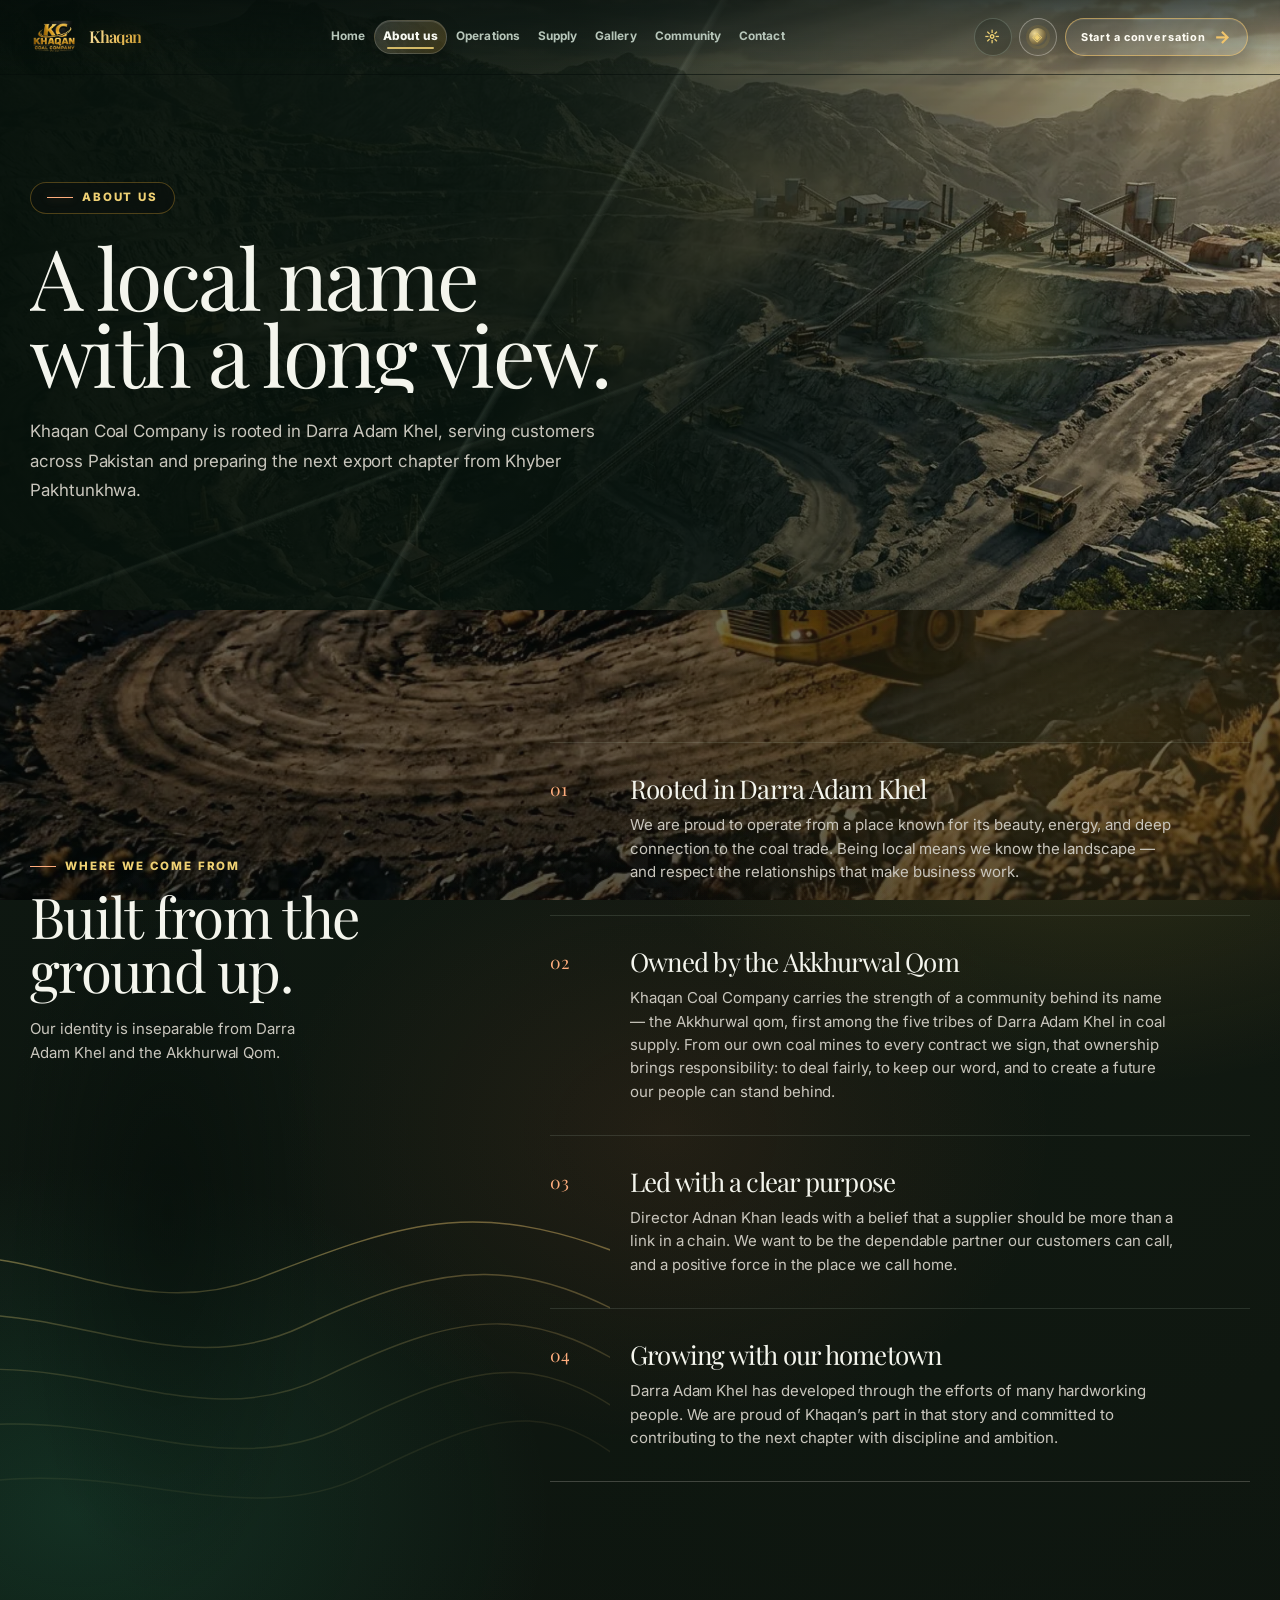
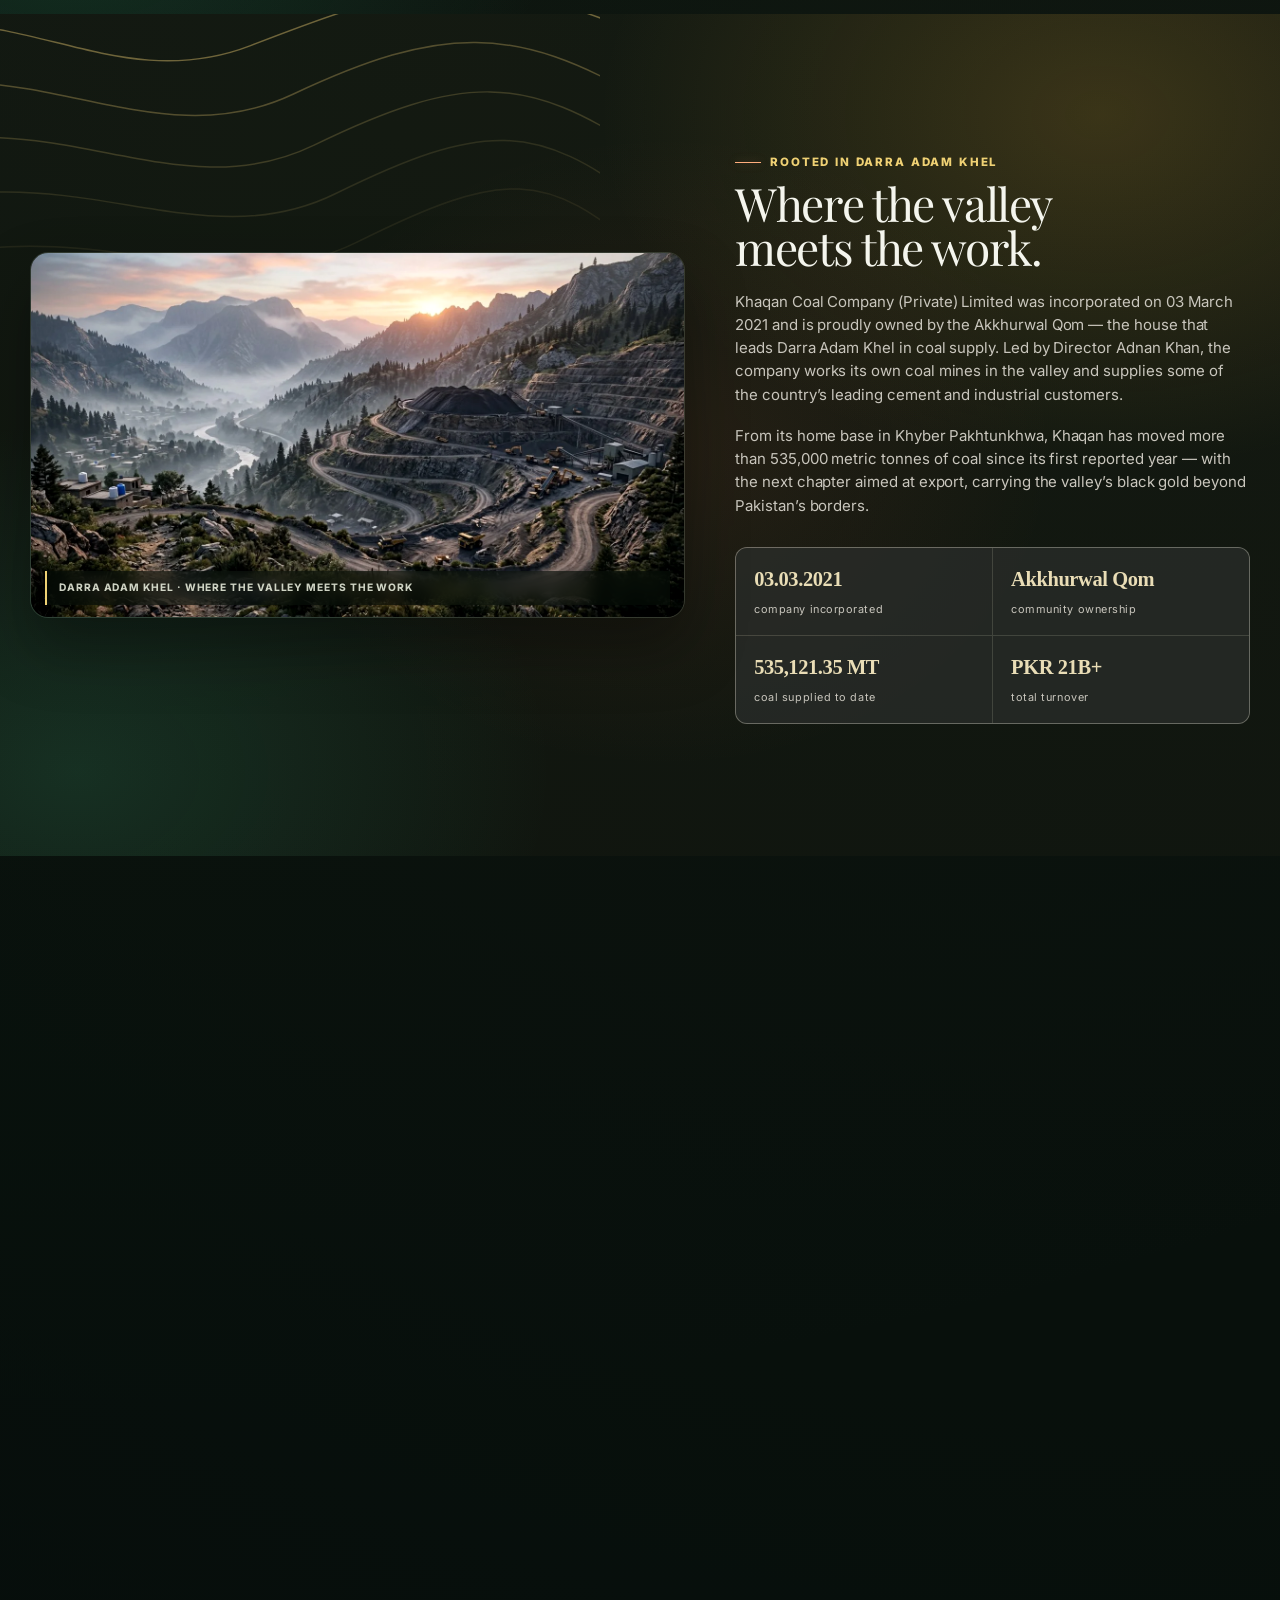
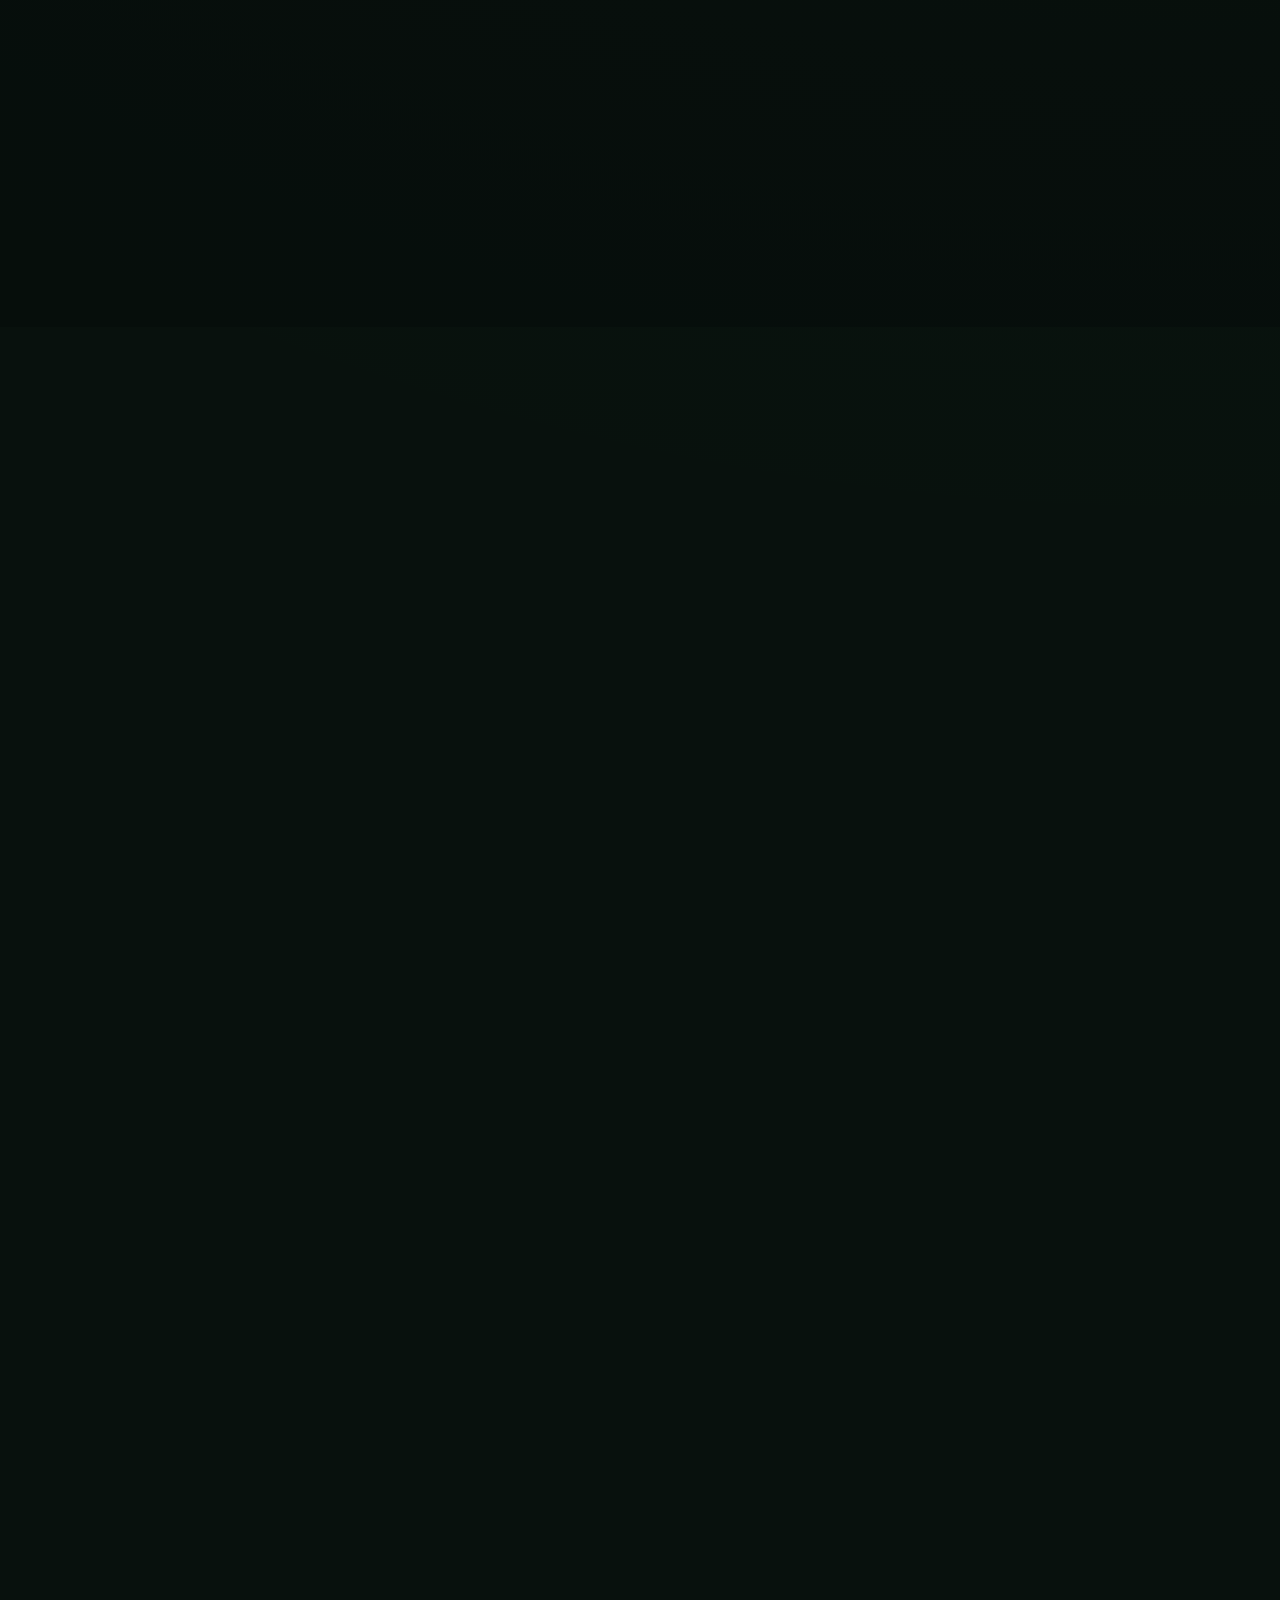
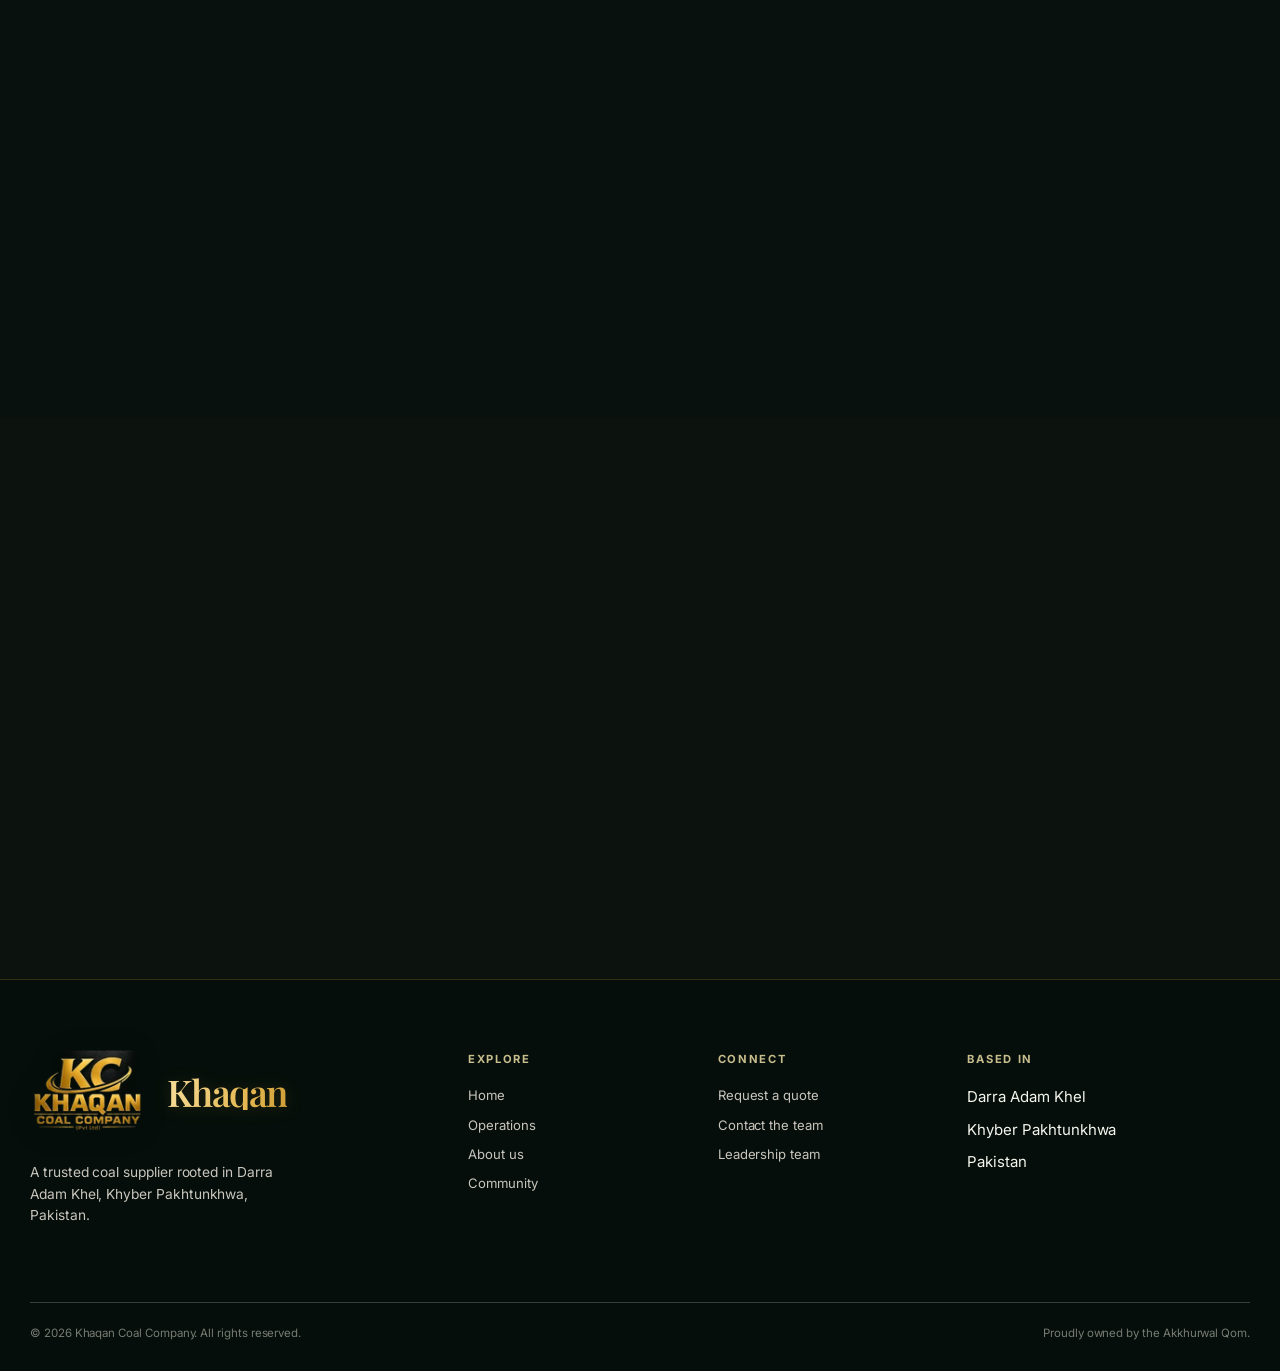
==== commit b6cc08ec: "Fix CRM changes and uploads disappearing after sign-out The CRM is local-first but two behaviours ma" ====
--- a/about.html
+++ b/about.html
@@ -85,6 +85,6 @@
   </main>
 
   <footer class="footer"><div class="container footer-top"><div class="footer-intro"><a class="brand" href="index.html"><picture class="brand-logo brand-logo-night"><source type="image/webp" srcset="media/logo-mark-128.webp?v=1 128w, media/logo-mark-260.webp?v=1 260w, media/logo-mark.webp?v=1 286w" sizes="(min-width: 1024px) 120px, 88px"><img src="media/logo-mark.png" alt="Khaqan Coal Company official logo" width="80" height="53" decoding="async"></picture><picture class="brand-logo brand-logo-day"><source type="image/webp" srcset="media/logo-mark-light-128.webp?v=1 128w, media/logo-mark-light-260.webp?v=1 260w, media/logo-mark-light.webp?v=1 286w" sizes="(min-width: 1024px) 134px, 96px"><img src="media/logo-mark-light.png" alt="Khaqan Coal Company official logo" width="80" height="53" decoding="async"></picture><span class="brand-name"><span data-cms="brandName">Khaqan</span><span class="brand-sub">Coal Company Pvt. Ltd.</span></span></a><p>A trusted coal supplier rooted in Darra Adam Khel, Khyber Pakhtunkhwa, Pakistan.</p></div><div><h4>Explore</h4><div class="footer-links"><a href="index.html">Home</a><a href="operations.html">Operations</a><a href="about.html">About us</a><a href="community.html">Community</a></div></div><div><h4>Connect</h4><div class="footer-links"><a href="contact.html">Request a quote</a><a href="contact.html">Contact the team</a><a href="about.html">Leadership team</a></div></div><div><h4>Based in</h4><div class="footer-links"><span>Darra Adam Khel</span><span>Khyber Pakhtunkhwa</span><span>Pakistan</span></div></div></div><div class="container footer-bottom"><span>© <span data-year>2026</span> Khaqan Coal Company. All rights reserved.</span><span>Proudly owned by the Akkhurwal Qom.</span></div></footer>
-  <script src="supabase-config.js?v=1"></script><script src="cloud.js?v=9"></script><script src="script.js?v=27"></script>
+  <script src="supabase-config.js?v=1"></script><script src="cloud.js?v=10"></script><script src="script.js?v=29"></script>
 </body>
 </html>
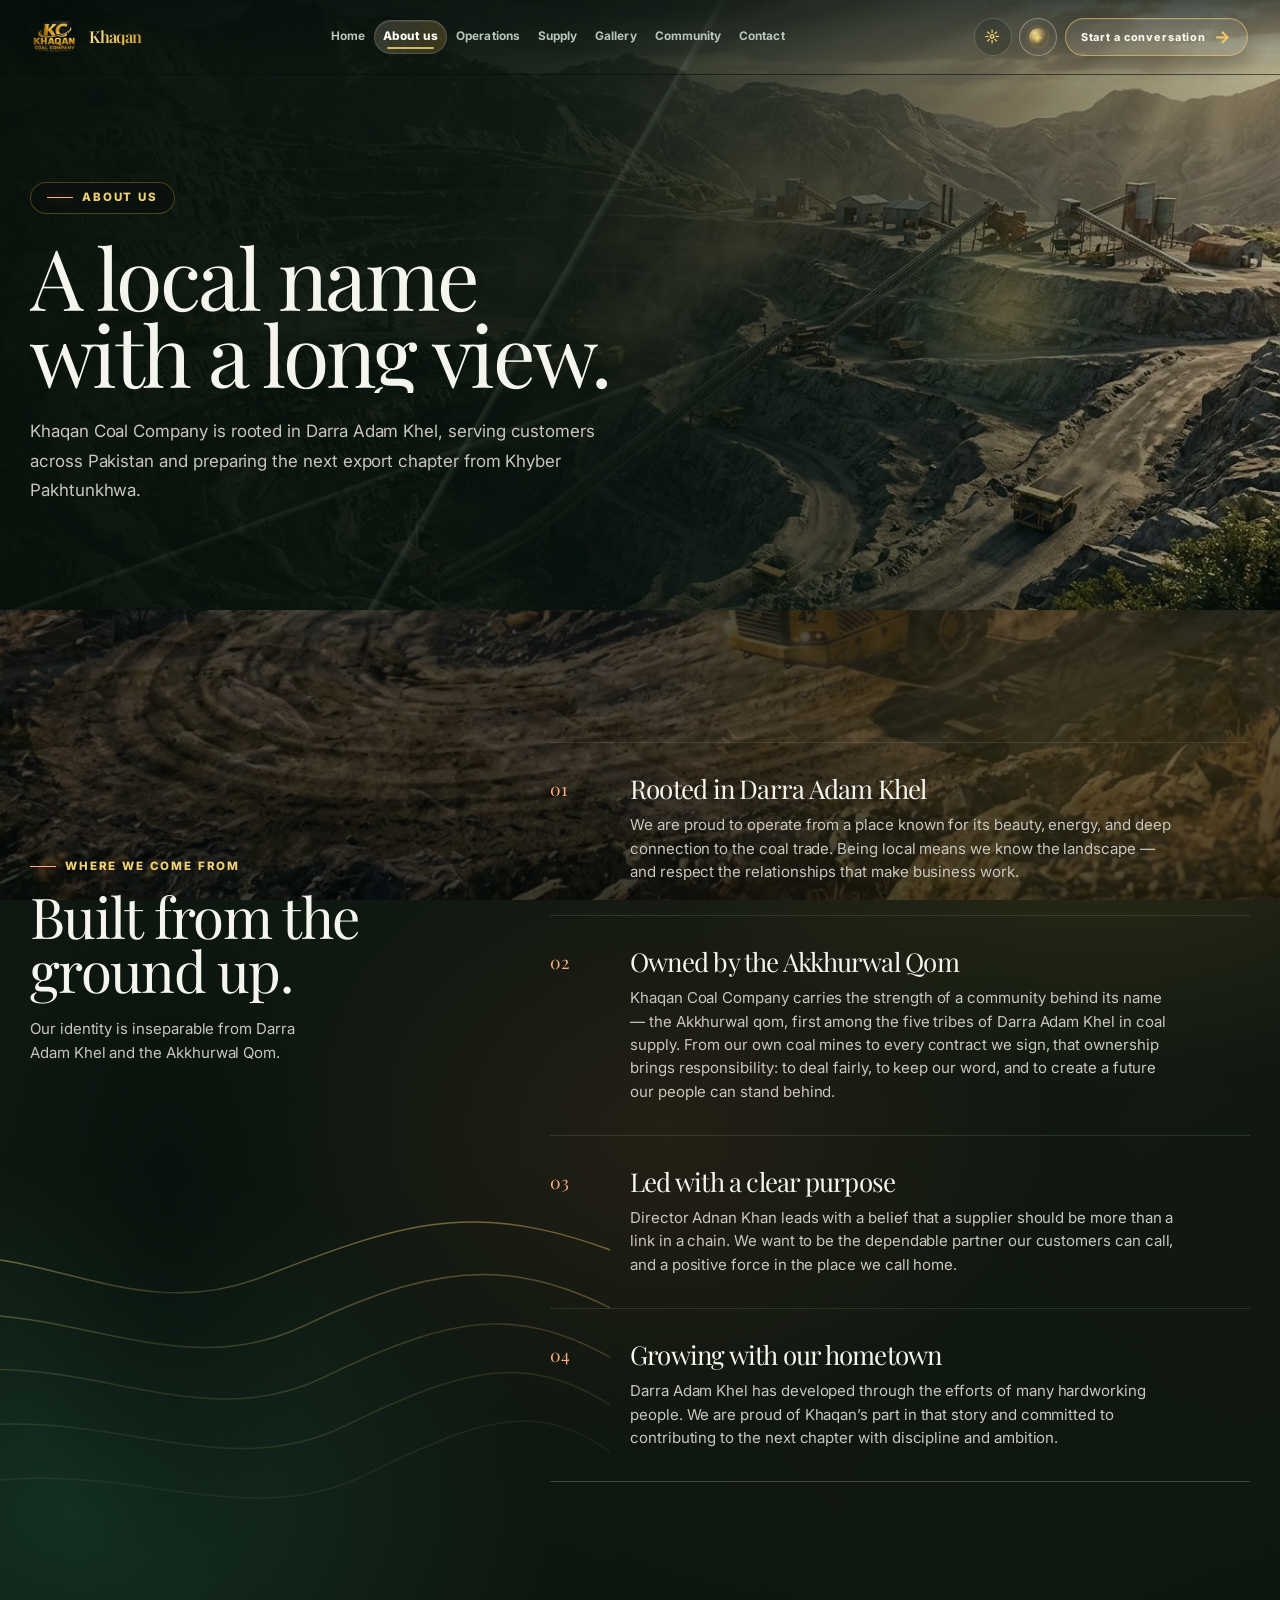
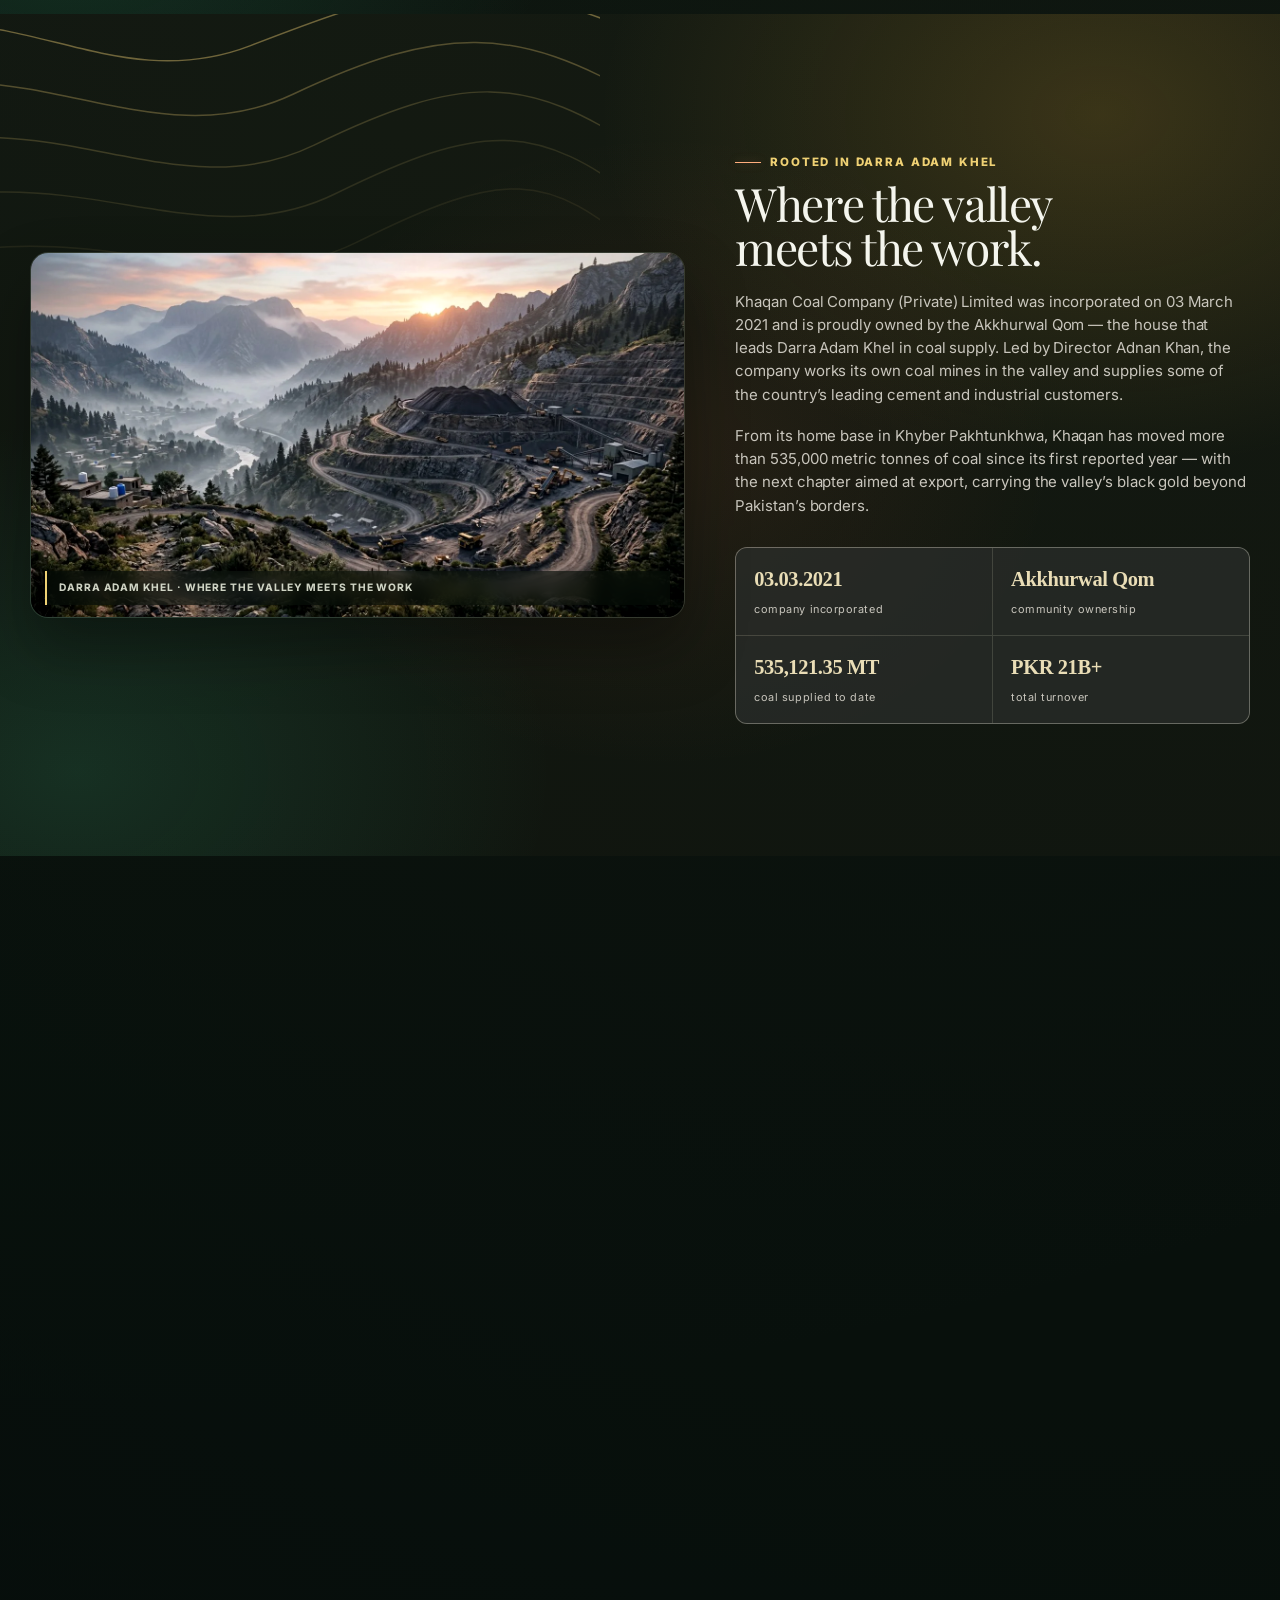
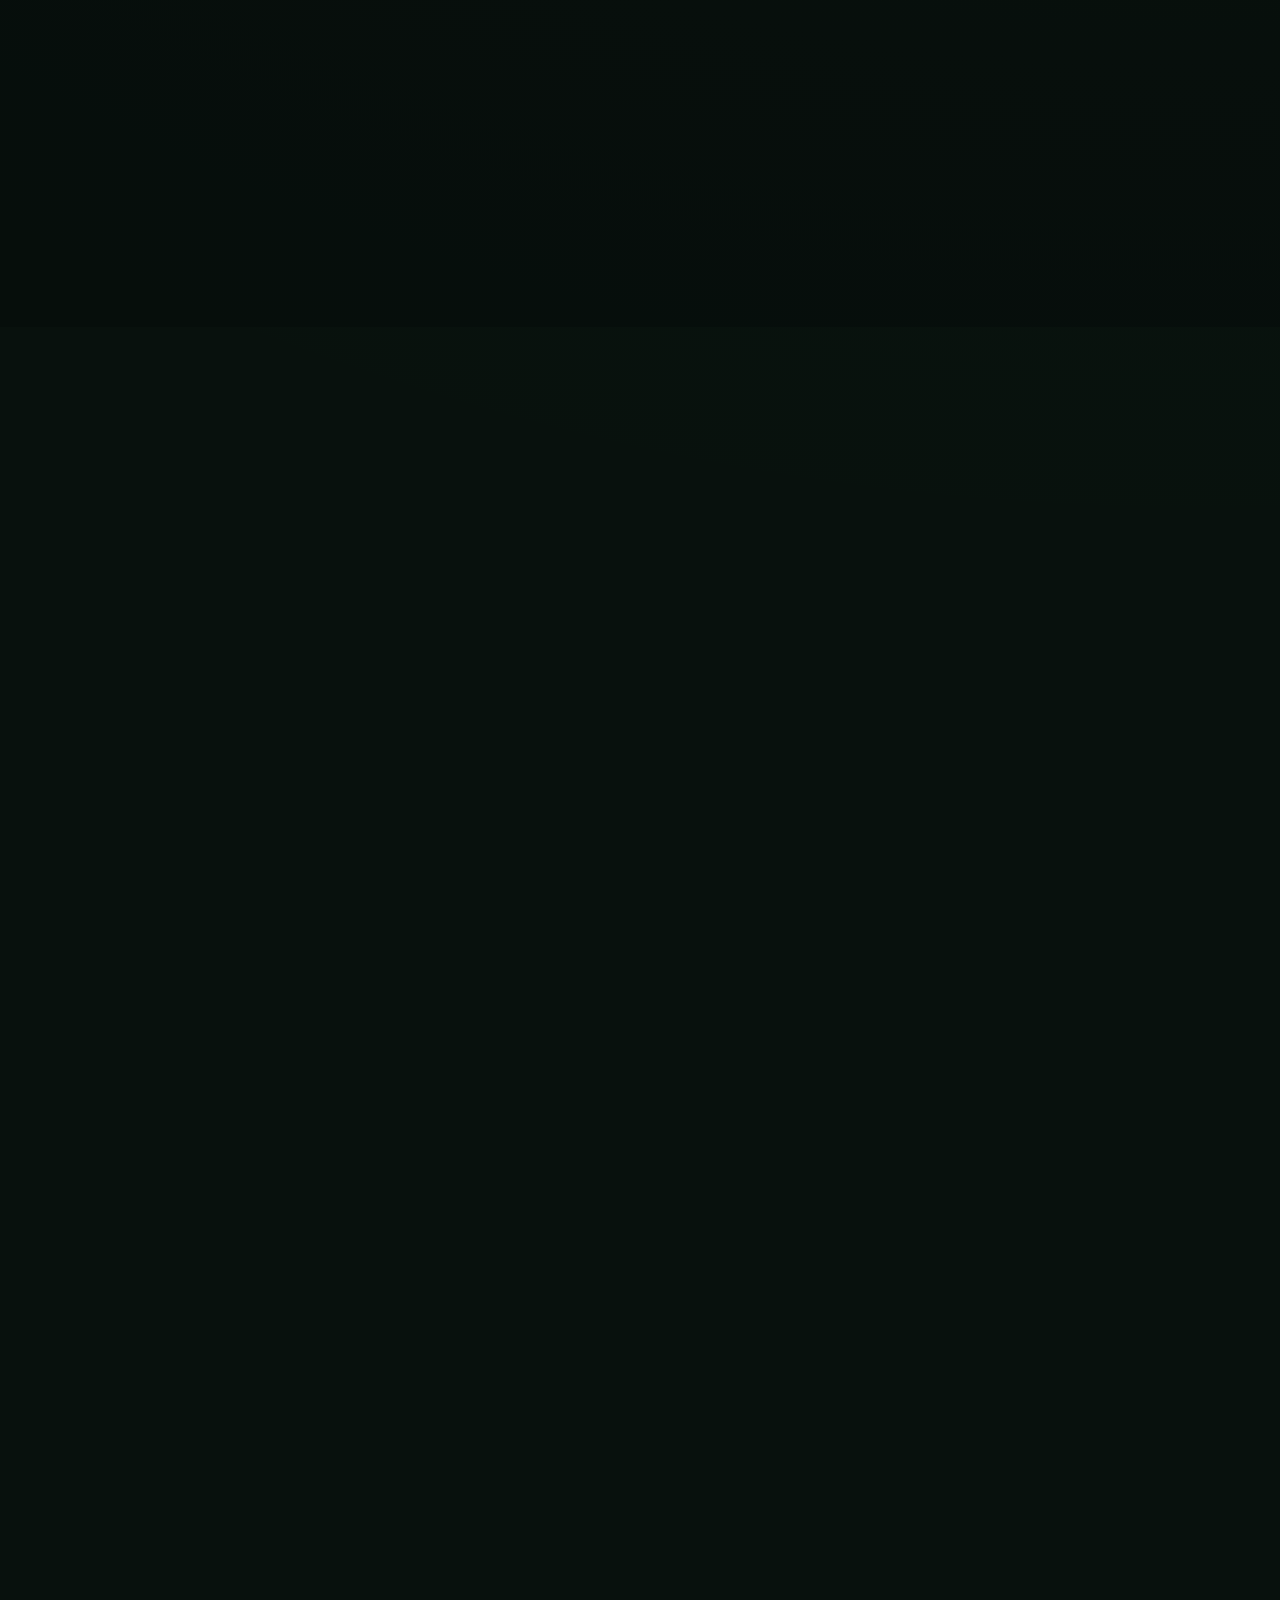
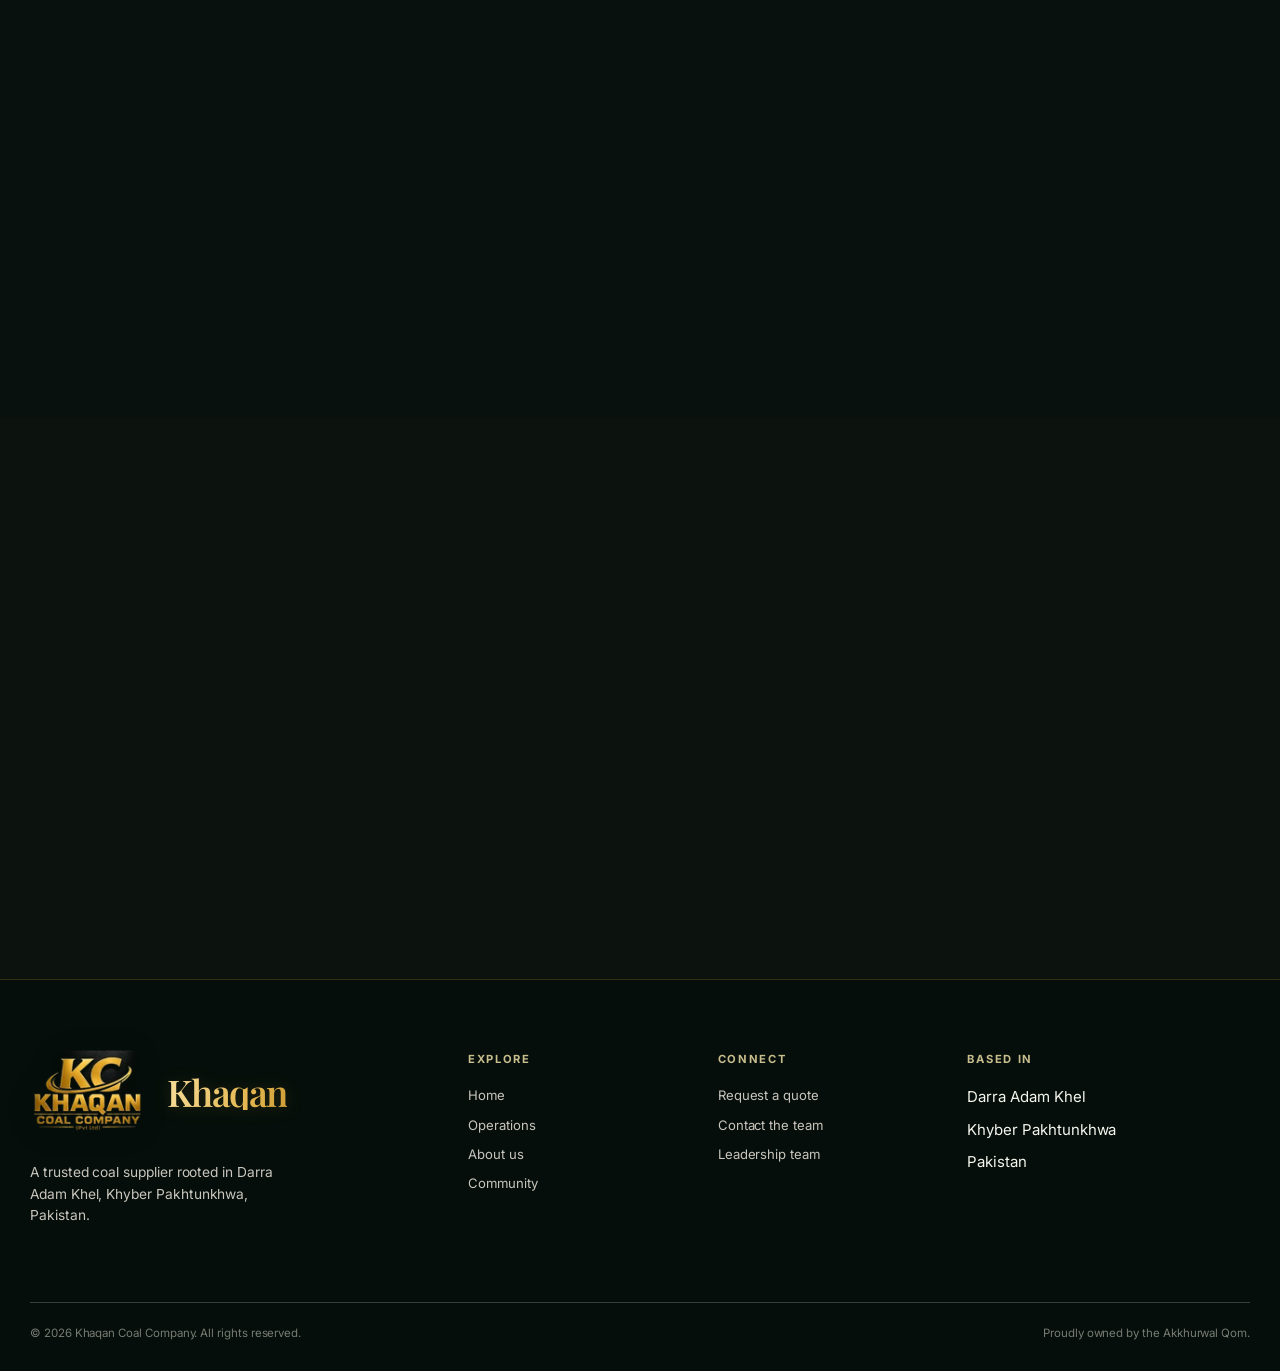
==== commit 9dde94a3: "Fix media deletion end-to-end, add All-media inventory and editable page copy Media delete / remove " ====
--- a/about.html
+++ b/about.html
@@ -3,7 +3,7 @@
 <head>
   <meta charset="utf-8"><meta name="viewport" content="width=device-width, initial-scale=1"><meta name="theme-color" content="#0b0d0d"><script>(function(){try{var s=localStorage.getItem('khaqanSkin');document.documentElement.dataset.skin=(s==='marble'||s==='obsidian')?s:'signature';var t=localStorage.getItem('khaqanTheme');document.documentElement.dataset.theme=(t==='day')?'day':'night';}catch(e){document.documentElement.dataset.skin='signature';document.documentElement.dataset.theme='night';}})();</script>
   <meta name="description" content="About Khaqan Coal Company — our story, our people, and our business performance in Darra Adam Khel."><meta property="og:type" content="website"><meta property="og:title" content="About Us | Khaqan Coal Company Pvt. Ltd."><meta property="og:description" content="About Khaqan Coal Company — our story, our people, and our business performance in Darra Adam Khel."><meta property="og:site_name" content="Khaqan Coal Company"><meta property="og:image" content="media/og/about.jpg?v=1"><meta property="og:image:width" content="1200"><meta property="og:image:height" content="630"><meta property="og:image:alt" content="Khaqan Coal Company - About: &quot;A local name with a long view.&quot; over a night photograph from the site"><meta name="twitter:card" content="summary_large_image"><meta name="twitter:title" content="About Us | Khaqan Coal Company Pvt. Ltd."><meta name="twitter:description" content="About Khaqan Coal Company — our story, our people, and our business performance in Darra Adam Khel."><meta name="twitter:image" content="media/og/about.jpg?v=1">
-  <title>About Us | Khaqan Coal Company Pvt. Ltd.</title><link rel="preconnect" href="https://fonts.googleapis.com"><link rel="preconnect" href="https://fonts.gstatic.com" crossorigin><link href="https://fonts.googleapis.com/css2?family=Playfair+Display:ital,wght@0,400..900;1,400..900&family=Inter:ital,wght@0,300..900;1,300..900&display=swap" rel="stylesheet"><link rel="icon" href="favicon.png" type="image/png" sizes="128x128"><link rel="icon" href="favicon.svg" type="image/svg+xml"><link rel="apple-touch-icon" href="media/icons/apple-touch-icon.png?v=1"><link rel="preload" as="image" href="media/cine/reel-haulroad.webp"><link rel="stylesheet" href="styles.css?v=4"><link rel="stylesheet" href="themes.css?v=18"><link rel="stylesheet" href="themes-marble.css?v=1" data-skin-stylesheet="marble" media="not all"><link rel="stylesheet" href="themes-obsidian.css?v=1" data-skin-stylesheet="obsidian" media="not all"><script>(function(){var skin=document.documentElement.dataset.skin||'signature';document.querySelectorAll('link[data-skin-stylesheet]').forEach(function(link){link.media=link.dataset.skinStylesheet===skin?'all':'not all';});})();</script><link rel="stylesheet" href="themes-shared.css?v=7"><link rel="manifest" href="site.webmanifest"><script type="speculationrules">{"prerender":[{"where":{"href_matches":"*.html"},"eagerness":"moderate"}]}</script>
+  <title>About Us | Khaqan Coal Company Pvt. Ltd.</title><link rel="preconnect" href="https://fonts.googleapis.com"><link rel="preconnect" href="https://fonts.gstatic.com" crossorigin><link href="https://fonts.googleapis.com/css2?family=Playfair+Display:ital,wght@0,400..900;1,400..900&family=Inter:ital,wght@0,300..900;1,300..900&display=swap" rel="stylesheet"><link rel="icon" href="favicon.png" type="image/png" sizes="128x128"><link rel="icon" href="favicon.svg" type="image/svg+xml"><link rel="apple-touch-icon" href="media/icons/apple-touch-icon.png?v=1"><link rel="preload" as="image" href="media/cine/reel-haulroad.webp"><link rel="stylesheet" href="styles.css?v=4"><link rel="stylesheet" href="themes.css?v=18"><link rel="stylesheet" href="themes-marble.css?v=1" data-skin-stylesheet="marble" media="not all"><link rel="stylesheet" href="themes-obsidian.css?v=1" data-skin-stylesheet="obsidian" media="not all"><script>(function(){var skin=document.documentElement.dataset.skin||'signature';document.querySelectorAll('link[data-skin-stylesheet]').forEach(function(link){link.media=link.dataset.skinStylesheet===skin?'all':'not all';});})();</script><link rel="stylesheet" href="themes-shared.css?v=8"><link rel="manifest" href="site.webmanifest"><script type="speculationrules">{"prerender":[{"where":{"href_matches":"*.html"},"eagerness":"moderate"}]}</script>
 </head>
 <body class="page-about"><a class="skip-link" href="#main">Skip to content</a><div class="coal-page-bg" aria-hidden="true"><canvas class="cine-canvas"></canvas><img class="cine-src" src="media/cine/reel-haulroad.webp" alt="" width="1376" height="768" loading="lazy" decoding="async" fetchpriority="high"><img class="cine-src" src="media/cine/valley-dawn.webp" alt="" width="1376" height="768" loading="lazy" decoding="async"><img class="cine-src" src="media/mine-3d-terraces.webp" alt="" width="1376" height="768" loading="lazy" decoding="async"><img class="cine-src" src="media/cine/reel-coalfaces.webp" alt="" width="1376" height="768" loading="lazy" decoding="async"><img class="cine-src" src="media/cine/hero-02.webp" alt="" width="1376" height="768" loading="lazy" decoding="async"><div class="cine-veil"></div></div>
   <header class="site-header" id="site-header"><div class="container nav-wrap header-bar">
@@ -27,7 +27,7 @@
       </div>
     </div></section>
 
-    <section class="section section-earth about-legacy-section"><div class="container"><div class="about-legacy reveal"><figure class="about-legacy-media" data-media-slot="about:legacy:1"><picture><source type="image/webp" srcset="media/cine/valley-dawn.webp"><img src="media/cine/valley-dawn.jpg" width="1376" height="768" loading="lazy" decoding="async" alt="Cinematic 3D view of a hillside coal mine at dawn in the Darra Adam Khel valley"></picture><figcaption>Darra Adam Khel · where the valley meets the work</figcaption></figure><div class="about-legacy-copy"><span class="eyebrow">Rooted in Darra Adam Khel</span><h2>Where the valley meets the work.</h2><p>Khaqan Coal Company (Private) Limited was incorporated on 03 March 2021 and is proudly owned by the Akkhurwal Qom — the house that leads Darra Adam Khel in coal supply. Led by Director Adnan Khan, the company works its own coal mines in the valley and supplies some of the country’s leading cement and industrial customers.</p><p>From its home base in Khyber Pakhtunkhwa, Khaqan has moved more than 535,000 metric tonnes of coal since its first reported year — with the next chapter aimed at export, carrying the valley’s black gold beyond Pakistan’s borders.</p><div class="about-legacy-facts"><div><strong>03.03.2021</strong><span>company incorporated</span></div><div><strong>Akkhurwal Qom</strong><span>community ownership</span></div><div><strong>535,121.35 MT</strong><span>coal supplied to date</span></div><div><strong>PKR 21B+</strong><span>total turnover</span></div></div></div></div></div></section>
+    <section class="section section-earth about-legacy-section"><div class="container"><div class="about-legacy reveal"><figure class="about-legacy-media" data-media-slot="about:legacy:1"><picture><source type="image/webp" srcset="media/cine/valley-dawn.webp"><img src="media/cine/valley-dawn.jpg" width="1376" height="768" loading="lazy" decoding="async" alt="Cinematic 3D view of a hillside coal mine at dawn in the Darra Adam Khel valley"></picture><figcaption>Darra Adam Khel · where the valley meets the work</figcaption></figure><div class="about-legacy-copy" data-section-copy="about:legacy"><span class="eyebrow">Rooted in Darra Adam Khel</span><h2>Where the valley meets the work.</h2><p>Khaqan Coal Company (Private) Limited was incorporated on 03 March 2021 and is proudly owned by the Akkhurwal Qom — the house that leads Darra Adam Khel in coal supply. Led by Director Adnan Khan, the company works its own coal mines in the valley and supplies some of the country’s leading cement and industrial customers.</p><p>From its home base in Khyber Pakhtunkhwa, Khaqan has moved more than 535,000 metric tonnes of coal since its first reported year — with the next chapter aimed at export, carrying the valley’s black gold beyond Pakistan’s borders.</p><div class="about-legacy-facts"><div><strong>03.03.2021</strong><span>company incorporated</span></div><div><strong>Akkhurwal Qom</strong><span>community ownership</span></div><div><strong>535,121.35 MT</strong><span>coal supplied to date</span></div><div><strong>PKR 21B+</strong><span>total turnover</span></div></div></div></div></div></section>
 
     <section class="section section-dark qoms-section"><div class="container"><div class="section-head reveal"><div><span class="eyebrow">The five Tribes (Qoam) · Darra Adam Khel</span><h2>A valley of five Tribes (Qoam) — ours leads in coal.</h2></div><p>Our story is part of a bigger one. The Adam Khel Afridis of Darra Adam Khel stand in five tribes (qoam) — and the Akkhurwal qom, owners of the valley's leading coal operations, is the house Khaqan Coal Company calls home.</p></div><div class="qom-grid reveal delay-1"><article class="qom-card qom-card-featured"><div class="qom-rank"><i></i>01 · Leaders in coal supply</div><h3>Akhorwal <span class="qom-script">آخور وال</span></h3><p>The qom at the top of coal supply in Darra Adam Khel — and ours. From Akhorwal ground, Khaqan Coal Company works its own coal mines and moves some of the most sought-after coal in the country.</p><div class="qom-badge">◆ Home of Khaqan Coal Company</div></article><article class="qom-card"><div class="qom-rank">02</div><h3>Zarghon Khel <span class="qom-script">ذرغن خیل</span></h3><p>One of the five tribes of the Adam Khel — kin and neighbours in the valley's coal story.</p></article><article class="qom-card"><div class="qom-rank">03</div><h3>Bosti Khel <span class="qom-script">بوستی خیل</span></h3><p>A pillar of the Adam Khel confederation, part of Darra Adam Khel's trade and craft heritage.</p></article><article class="qom-card"><div class="qom-rank">04</div><h3>Shiraki <span class="qom-script">شیراکی</span></h3><p>Part of the valley's living network of families, workshops and mine roads.</p></article><article class="qom-card"><div class="qom-rank">05</div><h3>Torchapar <span class="qom-script">ٹورچاپر</span></h3><p>Together with the other four qoms, completing the Adam Khel of Darra Adam Khel.</p></article></div><div class="qom-facts reveal delay-2"><div><strong>446 km²</strong><span>the valley of the Adam Khel Afridis</span></div><div><strong>~3.75M MT</strong><span>estimated reserves in the Darra Adam Khel coalfield</span></div><div><strong>Paleocene coal</strong><span>the geological seam behind the valley's black gold</span></div><div><strong>Akhorwal first</strong><span>the qom that leads the valley in coal supply</span></div></div></div></section>
 
@@ -75,16 +75,16 @@
     <section class="section section-earth"><div class="container export-profile-callout reveal"><div><span class="eyebrow">Next horizon</span><h2>From a leading national supplier to a stronger export platform.</h2><p>Consistent quality, dependable supply, professional service, and partnerships built to last.</p></div><a class="btn btn-primary btn-arrow" href="contact.html">Discuss a partnership</a></div></section>
   
 
-    <section class="section section-dark about-field-section"><div class="container"><div class="section-head reveal"><div><span class="eyebrow">Company in the field</span><h2>Grounded in the work. Ready for what comes next.</h2></div><p>Mining, movement, and the relationships around them are part of the Khaqan story. These field references bring that operating context into view.</p></div><div class="media-rail reveal delay-1"><figure class="media-tile media-tile-wide" data-media-slot="about:field:1"><picture><source type="image/webp" srcset="media/mine-3d-terraces.webp"><img src="media/mine-3d-terraces.jpg" width="1376" height="768" alt="3D visualization of terraced mountain coal mining" loading="lazy" decoding="async"></picture><figcaption><span>Mining context</span><strong>Close to the source.</strong></figcaption></figure><figure class="media-tile" data-media-slot="about:field:2"><picture><source type="image/webp" srcset="media/coal-haul-truck-768.webp 768w, media/coal-haul-truck.webp 1600w" sizes="(min-width: 1300px) 540px, (min-width: 1000px) 420px, (min-width: 640px) 94vw, 92vw"><img src="media/coal-haul-truck.jpg" width="1600" height="1067" alt="Large coal haul truck at an open-cut mine" loading="lazy" decoding="async"></picture><figcaption><span>Distribution</span><strong>Built for the haul.</strong></figcaption></figure><figure class="media-tile" data-media-slot="about:field:3"><picture><source type="image/webp" srcset="media/darra-photo-4-768.webp 768w, media/darra-photo-4.webp 1125w" sizes="(min-width: 1300px) 300px, (min-width: 1000px) 235px, (min-width: 640px) 46vw, 92vw"><img src="media/darra-photo-4.jpg" width="1125" height="1206" alt="Home ground around Darra Adam Khel, Khyber Pakhtunkhwa" loading="lazy" decoding="async"></picture><figcaption><span>Home ground</span><strong>Darra Adam Khel.</strong></figcaption></figure><figure class="media-tile media-video-tile" data-media-slot="about:field:4"><video controls muted loop playsinline preload="metadata" poster="media/coal-mining-poster.webp" aria-label="Short coal mining reference video"><source src="media/coal-mining-360.webm" type="video/webm"></video><figcaption><span>Field footage</span><strong>Black gold in motion.</strong></figcaption></figure></div></div></section>
+    <section class="section section-dark about-field-section"><div class="container"><div class="section-head reveal" data-section-copy="about:field"><div><span class="eyebrow">Company in the field</span><h2>Grounded in the work. Ready for what comes next.</h2></div><p>Mining, movement, and the relationships around them are part of the Khaqan story. These field references bring that operating context into view.</p></div><div class="media-rail reveal delay-1"><figure class="media-tile media-tile-wide" data-media-slot="about:field:1"><picture><source type="image/webp" srcset="media/mine-3d-terraces.webp"><img src="media/mine-3d-terraces.jpg" width="1376" height="768" alt="3D visualization of terraced mountain coal mining" loading="lazy" decoding="async"></picture><figcaption><span>Mining context</span><strong>Close to the source.</strong></figcaption></figure><figure class="media-tile" data-media-slot="about:field:2"><picture><source type="image/webp" srcset="media/coal-haul-truck-768.webp 768w, media/coal-haul-truck.webp 1600w" sizes="(min-width: 1300px) 540px, (min-width: 1000px) 420px, (min-width: 640px) 94vw, 92vw"><img src="media/coal-haul-truck.jpg" width="1600" height="1067" alt="Large coal haul truck at an open-cut mine" loading="lazy" decoding="async"></picture><figcaption><span>Distribution</span><strong>Built for the haul.</strong></figcaption></figure><figure class="media-tile" data-media-slot="about:field:3"><picture><source type="image/webp" srcset="media/darra-photo-4-768.webp 768w, media/darra-photo-4.webp 1125w" sizes="(min-width: 1300px) 300px, (min-width: 1000px) 235px, (min-width: 640px) 46vw, 92vw"><img src="media/darra-photo-4.jpg" width="1125" height="1206" alt="Home ground around Darra Adam Khel, Khyber Pakhtunkhwa" loading="lazy" decoding="async"></picture><figcaption><span>Home ground</span><strong>Darra Adam Khel.</strong></figcaption></figure><figure class="media-tile media-video-tile" data-media-slot="about:field:4"><video controls muted loop playsinline preload="metadata" poster="media/coal-mining-poster.webp" aria-label="Short coal mining reference video"><source src="media/coal-mining-360.webm" type="video/webm"></video><figcaption><span>Field footage</span><strong>Black gold in motion.</strong></figcaption></figure></div></div></section>
 
     <section class="section section-earth"><div class="container"><div class="section-head reveal"><div><span class="eyebrow">At a glance</span><h2>The essentials, clearly.</h2></div><p>A concise view of the identity, leadership, and local perspective behind Khaqan Coal Company.</p></div><div class="spec-grid about-identity reveal delay-1"><article class="spec-card"><div class="identity-kicker">Ownership</div><h3>Akkhurwal Qom</h3><p>Community ownership gives the business a strong sense of responsibility and belonging.</p></article><article class="spec-card"><div class="identity-kicker">Leadership</div><h3>CEO · MD · Director · CFO</h3><p>A four-person leadership team — Haji Ilyas Khan, Abdur Rauf Khan, Adnan Khan and Jibran Khan — keeps the company focused on dependable relationships and practical progress.</p></article><article class="spec-card"><div class="identity-kicker">Home base</div><h3>Darra Adam Khel</h3><p>A hilly, green setting in Khyber Pakhtunkhwa that shapes how we see the work and the future.</p></article><article class="spec-card"><div class="identity-kicker">National direction</div><h3>Pakistan → export</h3><p>Leading coal supply across Pakistan while preparing the next export chapter from Khyber Pakhtunkhwa.</p></article></div></div></section>
 
-    <section class="section section-soft managed-media-section"><div class="container"><div class="section-head reveal"><div><span class="eyebrow">From our media library</span><h2>Fresh from the field.</h2></div><p>Photos and short films added by the Khaqan team appear here — updated from the Control Room.</p></div><div class="managed-media reveal delay-1" data-managed-media="about"><p class="managed-media-empty">No featured media yet. The team can add photos and videos from the Control Room.</p></div></div></section>
+    <section class="section section-soft managed-media-section"><div class="container"><div class="section-head reveal" data-section-copy="about:gallery"><div><span class="eyebrow">From our media library</span><h2>Fresh from the field.</h2></div><p>Photos and short films added by the Khaqan team appear here — updated from the Control Room.</p></div><div class="managed-media reveal delay-1" data-managed-media="about"><p class="managed-media-empty">No featured media yet. The team can add photos and videos from the Control Room.</p></div></div></section>
 
     <section class="section section-earth"><div class="container"><div class="callout reveal"><div><span class="eyebrow">Our north star</span><h2>Strong relationships. Straightforward work. Shared progress.</h2></div><a class="btn btn-primary btn-arrow" href="contact.html">Talk to Khaqan</a></div></div></section>
   </main>
 
   <footer class="footer"><div class="container footer-top"><div class="footer-intro"><a class="brand" href="index.html"><picture class="brand-logo brand-logo-night"><source type="image/webp" srcset="media/logo-mark-128.webp?v=1 128w, media/logo-mark-260.webp?v=1 260w, media/logo-mark.webp?v=1 286w" sizes="(min-width: 1024px) 120px, 88px"><img src="media/logo-mark.png" alt="Khaqan Coal Company official logo" width="80" height="53" decoding="async"></picture><picture class="brand-logo brand-logo-day"><source type="image/webp" srcset="media/logo-mark-light-128.webp?v=1 128w, media/logo-mark-light-260.webp?v=1 260w, media/logo-mark-light.webp?v=1 286w" sizes="(min-width: 1024px) 134px, 96px"><img src="media/logo-mark-light.png" alt="Khaqan Coal Company official logo" width="80" height="53" decoding="async"></picture><span class="brand-name"><span data-cms="brandName">Khaqan</span><span class="brand-sub">Coal Company Pvt. Ltd.</span></span></a><p>A trusted coal supplier rooted in Darra Adam Khel, Khyber Pakhtunkhwa, Pakistan.</p></div><div><h4>Explore</h4><div class="footer-links"><a href="index.html">Home</a><a href="operations.html">Operations</a><a href="about.html">About us</a><a href="community.html">Community</a></div></div><div><h4>Connect</h4><div class="footer-links"><a href="contact.html">Request a quote</a><a href="contact.html">Contact the team</a><a href="about.html">Leadership team</a></div></div><div><h4>Based in</h4><div class="footer-links"><span>Darra Adam Khel</span><span>Khyber Pakhtunkhwa</span><span>Pakistan</span></div></div></div><div class="container footer-bottom"><span>© <span data-year>2026</span> Khaqan Coal Company. All rights reserved.</span><span>Proudly owned by the Akkhurwal Qom.</span></div></footer>
-  <script src="supabase-config.js?v=1"></script><script src="cloud.js?v=10"></script><script src="script.js?v=29"></script>
+  <script src="supabase-config.js?v=1"></script><script src="cloud.js?v=11"></script><script src="script.js?v=30"></script>
 </body>
 </html>
--- a/themes-shared.css
+++ b/themes-shared.css
@@ -2101,6 +2101,10 @@
   transition: border-color .3s ease, background .3s ease, transform .3s ease, color .3s ease;
 }
 .reel-cut img { width: 54px; height: 100%; object-fit: cover; display: block; filter: saturate(.8) brightness(.82); transition: filter .35s ease, transform .5s ease; }
+.reel-cut video { width: 54px; height: 100%; object-fit: cover; display: block; background: #05100a; filter: saturate(.8) brightness(.82); pointer-events: none; }
+.reel-cut:hover video { filter: saturate(.95) brightness(1); }
+.reel-cut.active video { filter: saturate(1.02) brightness(1.02); }
+html[data-theme="day"] .reel-cut video { filter: saturate(.9) brightness(1) contrast(1.02); }
 .reel-cut span { padding-right: 6px; font-size: .5rem; font-weight: 850; letter-spacing: .1em; text-transform: uppercase; line-height: 1.2; overflow: hidden; text-overflow: ellipsis; white-space: nowrap; }
 .reel-cut::after { content: ""; position: absolute; z-index: 2; left: 0; top: 0; bottom: 0; width: 2px; background: var(--yellow); opacity: 0; transition: opacity .3s ease; }
 .reel-cut:hover { transform: translateX(-2px); border-color: rgba(212, 160, 52, .5); }
@@ -2122,6 +2126,7 @@
   .reel-rail { grid-template-rows: none; grid-template-columns: repeat(9, minmax(120px, 1fr)); overflow-x: auto; padding-bottom: 4px; scroll-snap-type: x proximity; }
   .reel-cut { scroll-snap-align: center; grid-template-columns: 1fr; height: 74px; align-items: stretch; }
   .reel-cut img { width: 100%; height: 100%; }
+  .reel-cut video { width: 100%; height: 100%; }
   .reel-cut span { position: absolute; right: 0; bottom: 0; left: 0; padding: 12px 6px 5px; color: #f4f7e9; background: linear-gradient(transparent, rgba(4, 12, 7, .9)); font-size: .46rem; }
   .reel-cut::after { width: 100%; height: 2px; top: auto; bottom: 0; }
   html[data-theme="day"] .reel-cut span { color: #f4f7e9; }
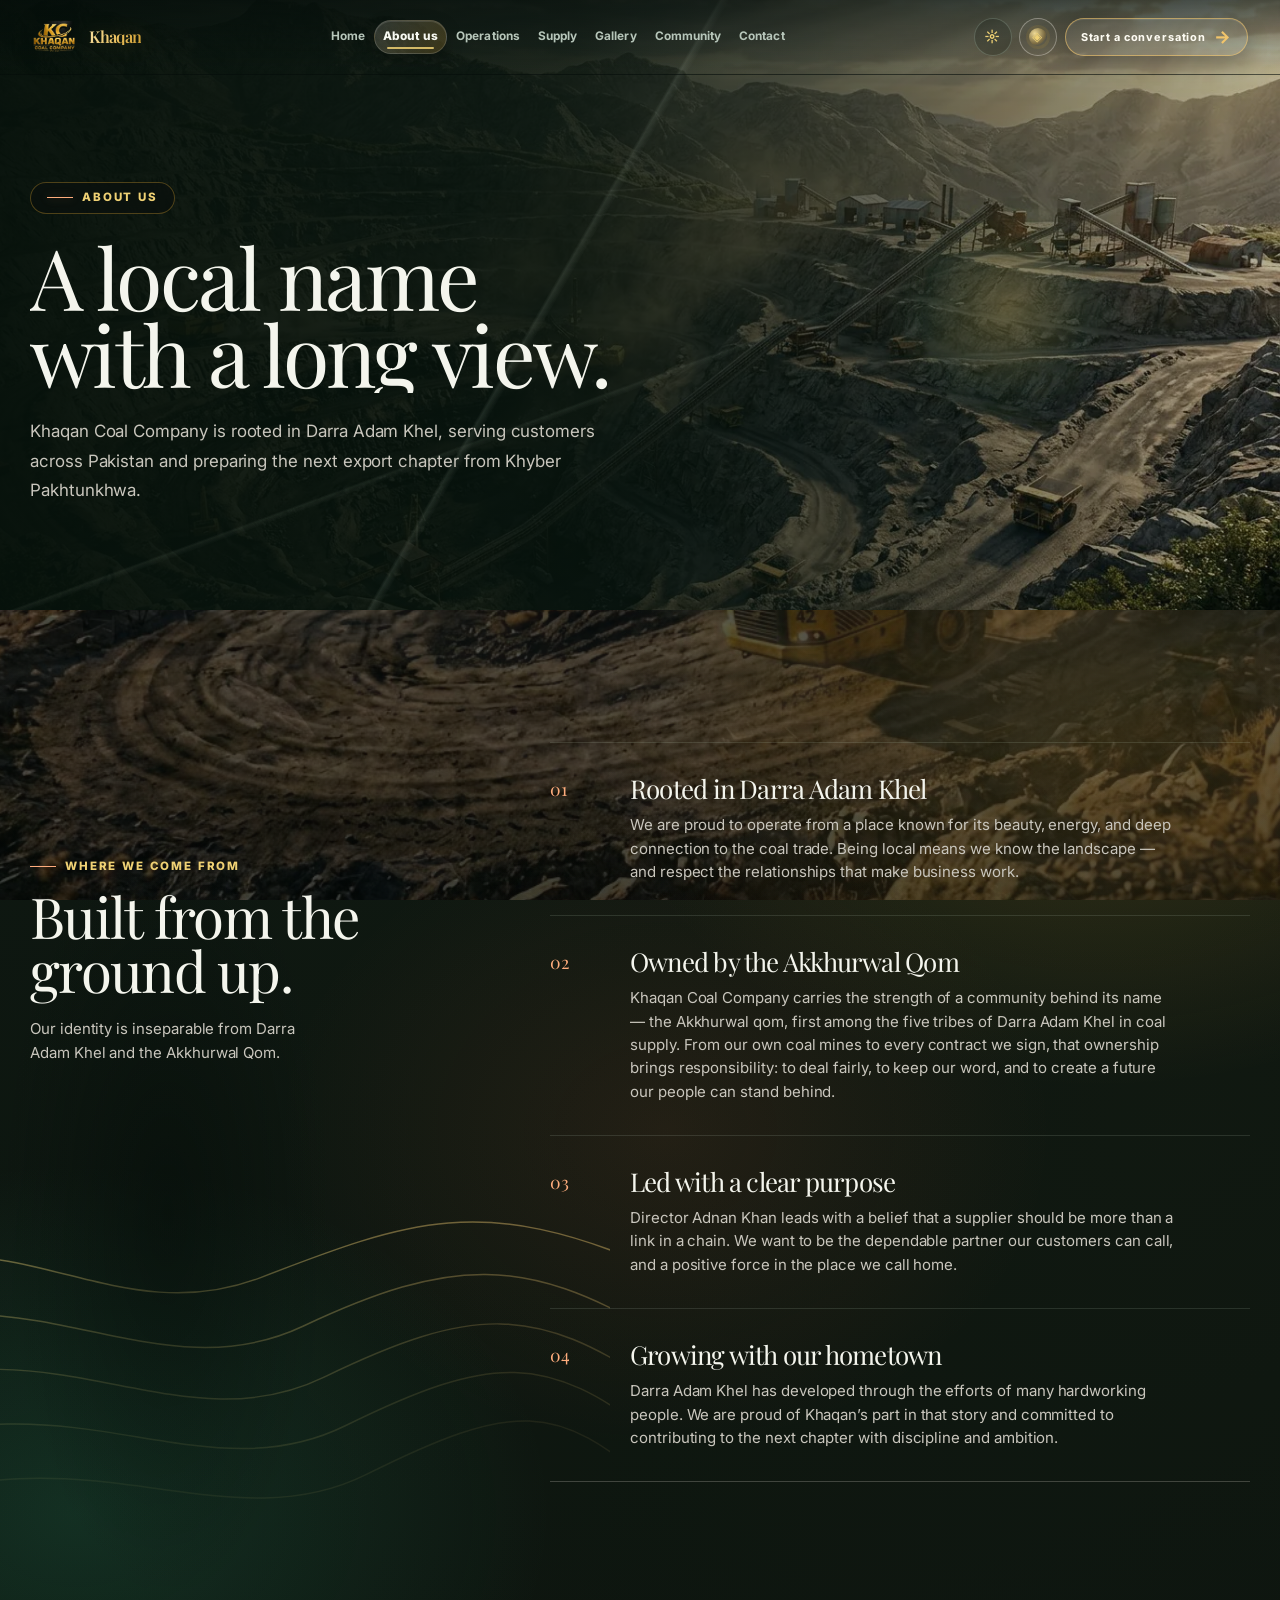
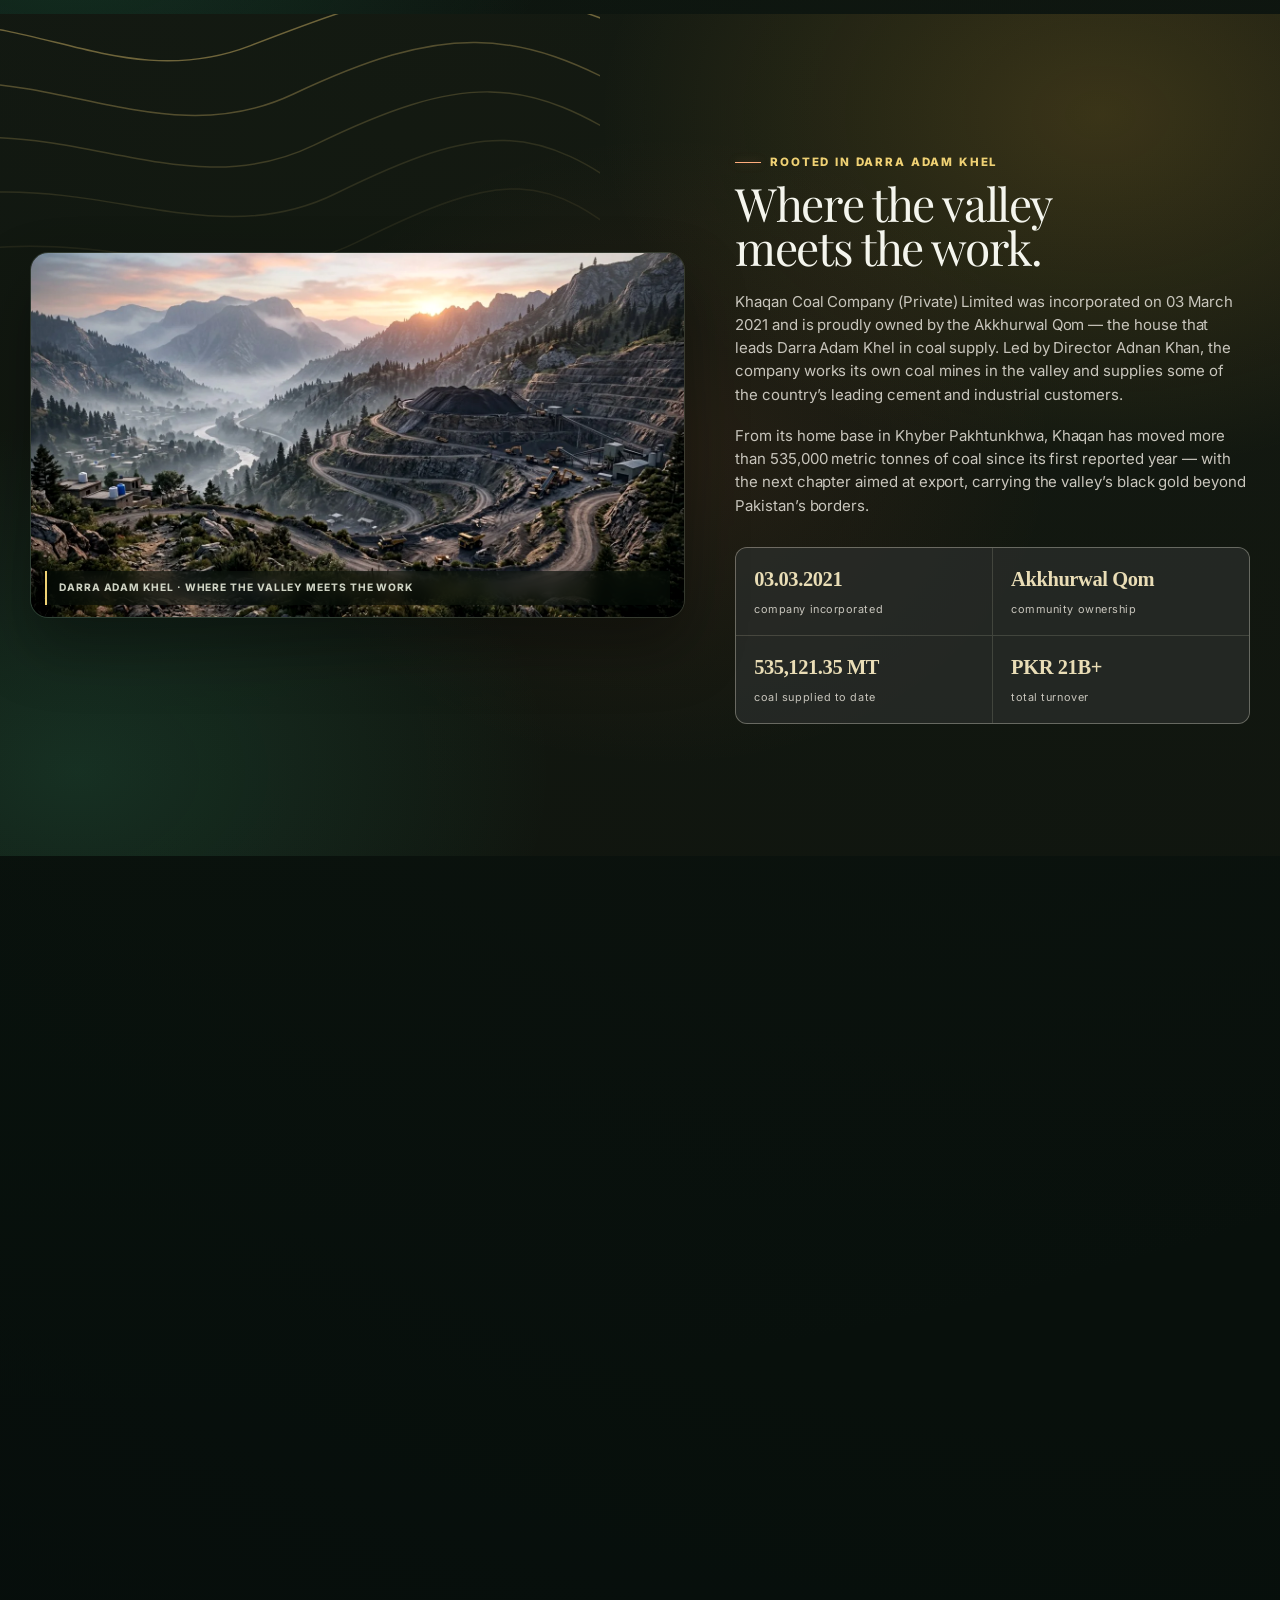
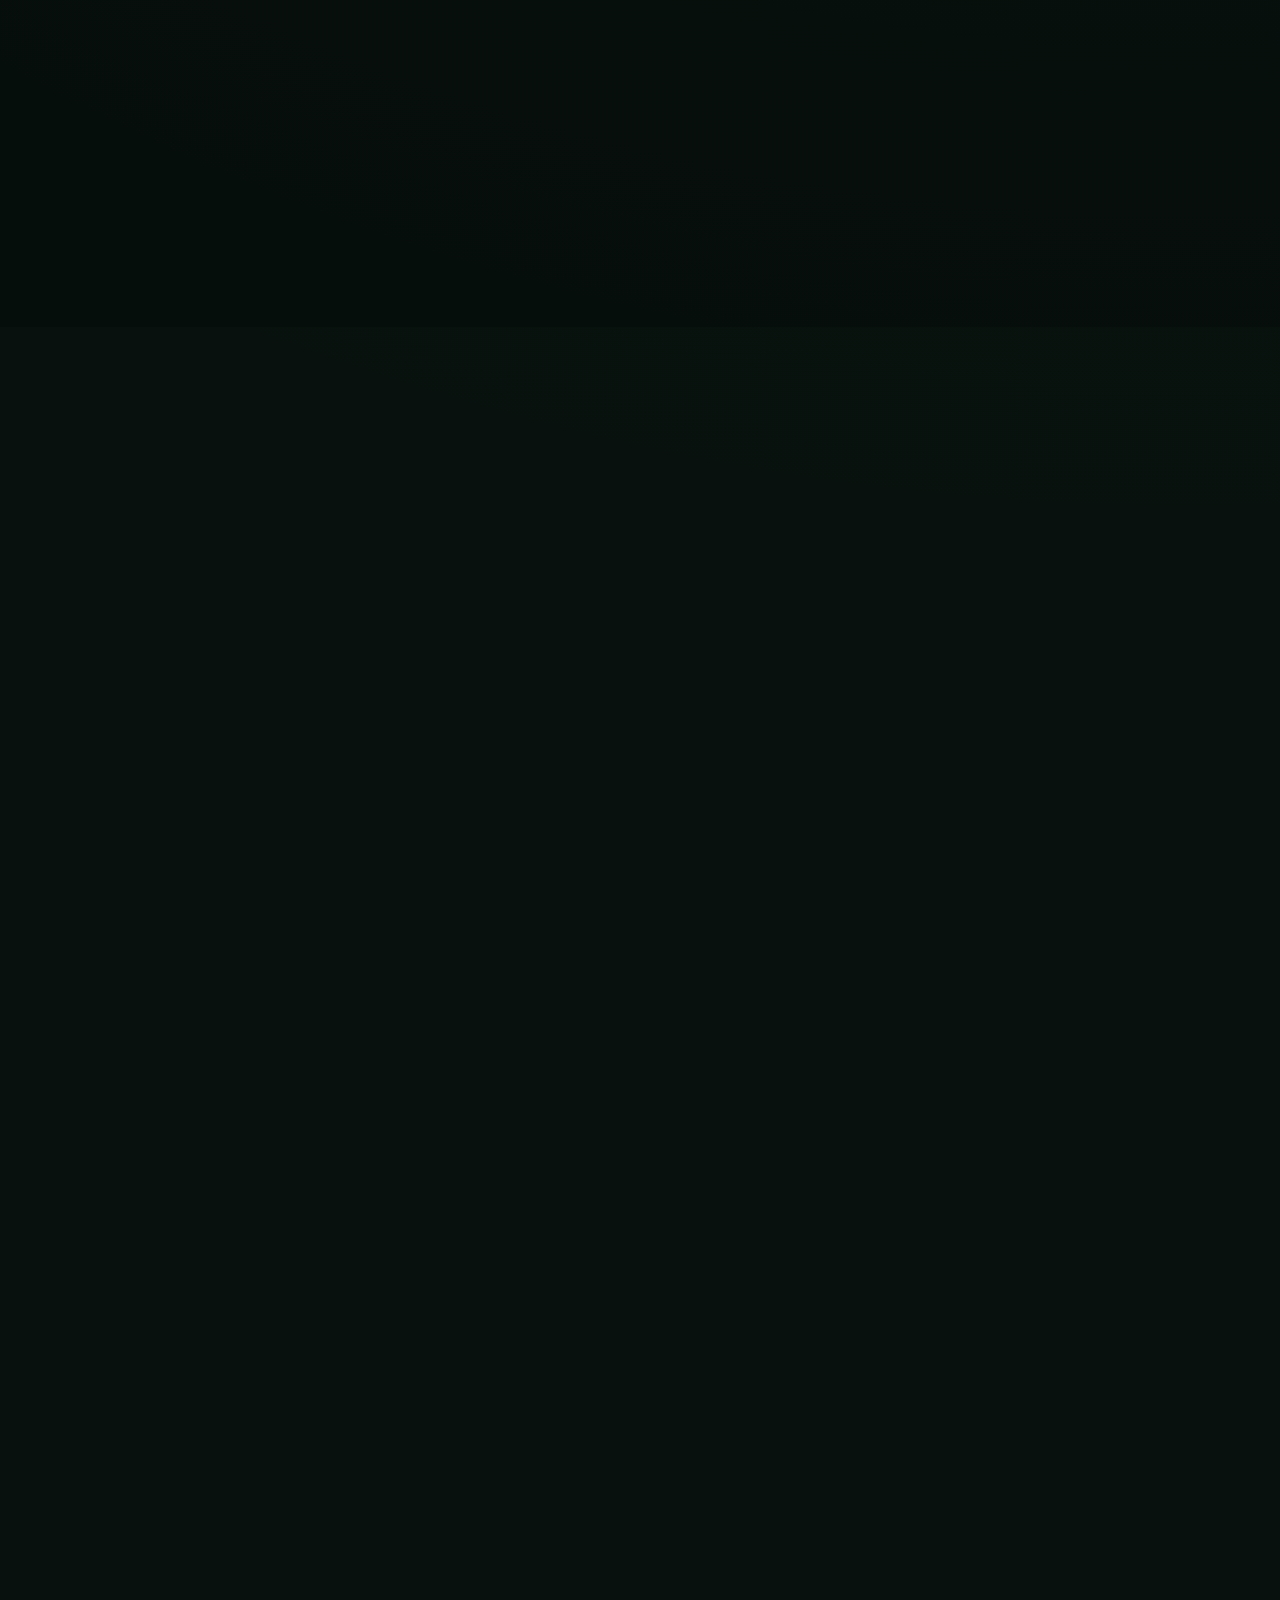
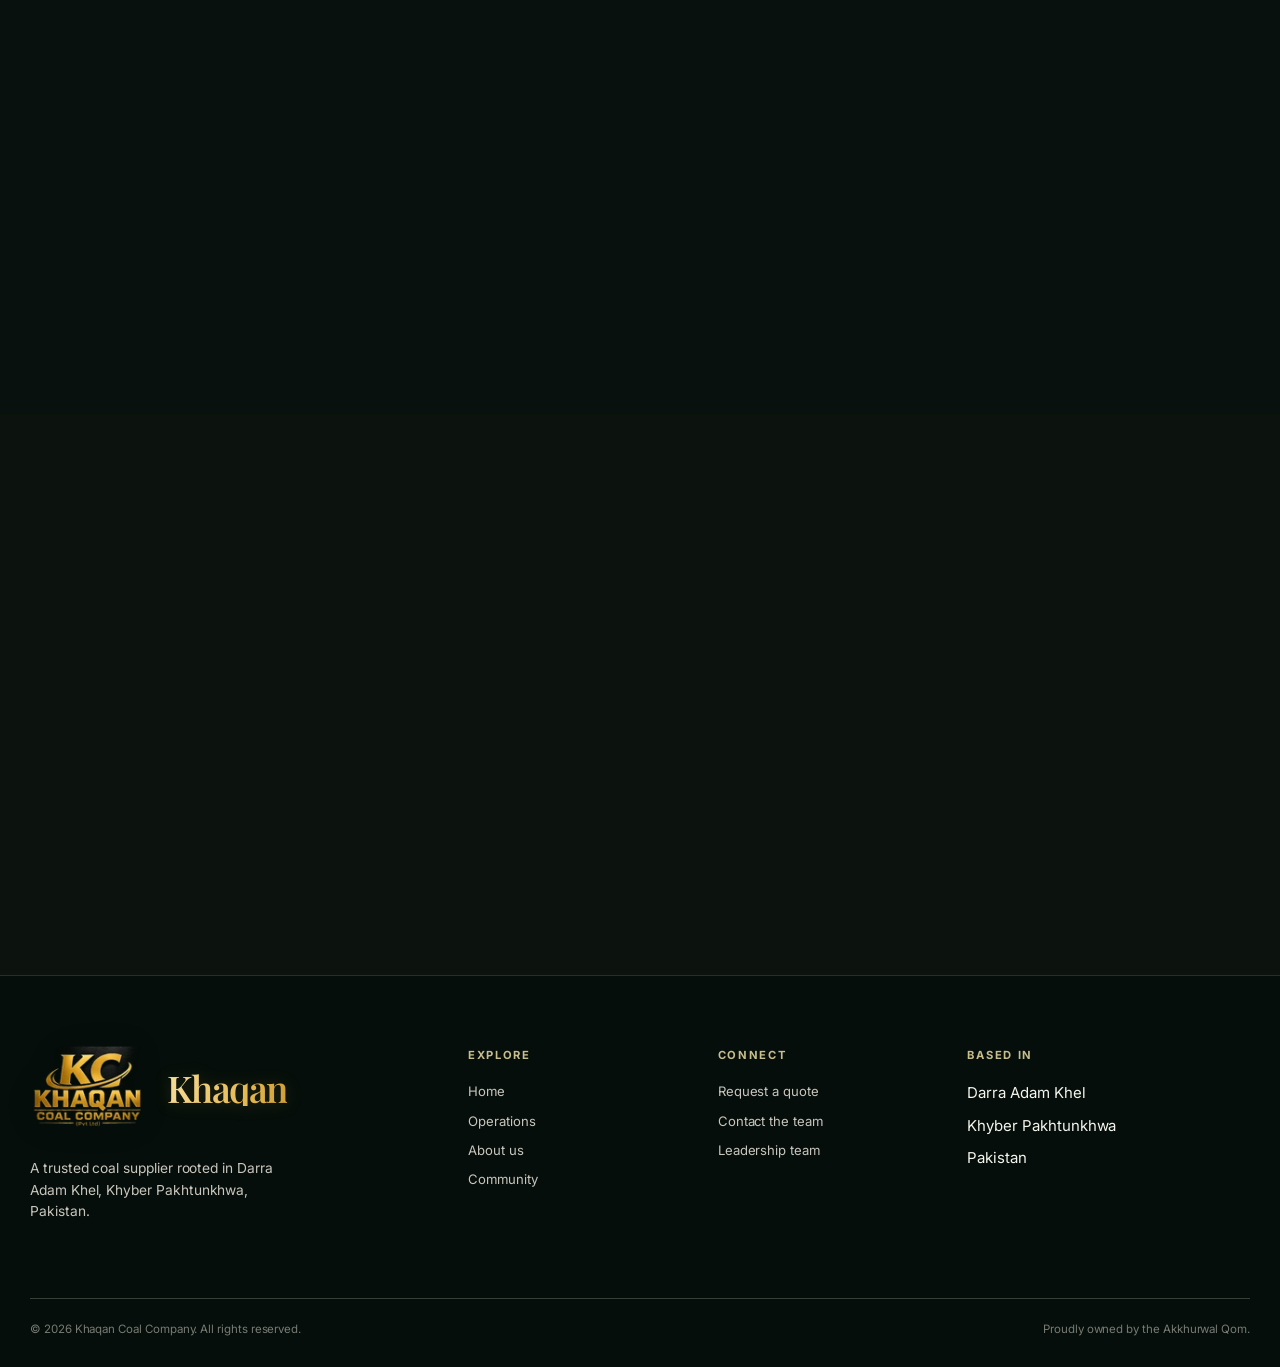
==== commit 76227a03: "Add leadership team editor + reel sequence re-order (rotation order) Control Room now lets administr" ====
--- a/about.html
+++ b/about.html
@@ -85,6 +85,6 @@
   </main>
 
   <footer class="footer"><div class="container footer-top"><div class="footer-intro"><a class="brand" href="index.html"><picture class="brand-logo brand-logo-night"><source type="image/webp" srcset="media/logo-mark-128.webp?v=1 128w, media/logo-mark-260.webp?v=1 260w, media/logo-mark.webp?v=1 286w" sizes="(min-width: 1024px) 120px, 88px"><img src="media/logo-mark.png" alt="Khaqan Coal Company official logo" width="80" height="53" decoding="async"></picture><picture class="brand-logo brand-logo-day"><source type="image/webp" srcset="media/logo-mark-light-128.webp?v=1 128w, media/logo-mark-light-260.webp?v=1 260w, media/logo-mark-light.webp?v=1 286w" sizes="(min-width: 1024px) 134px, 96px"><img src="media/logo-mark-light.png" alt="Khaqan Coal Company official logo" width="80" height="53" decoding="async"></picture><span class="brand-name"><span data-cms="brandName">Khaqan</span><span class="brand-sub">Coal Company Pvt. Ltd.</span></span></a><p>A trusted coal supplier rooted in Darra Adam Khel, Khyber Pakhtunkhwa, Pakistan.</p></div><div><h4>Explore</h4><div class="footer-links"><a href="index.html">Home</a><a href="operations.html">Operations</a><a href="about.html">About us</a><a href="community.html">Community</a></div></div><div><h4>Connect</h4><div class="footer-links"><a href="contact.html">Request a quote</a><a href="contact.html">Contact the team</a><a href="about.html">Leadership team</a></div></div><div><h4>Based in</h4><div class="footer-links"><span>Darra Adam Khel</span><span>Khyber Pakhtunkhwa</span><span>Pakistan</span></div></div></div><div class="container footer-bottom"><span>© <span data-year>2026</span> Khaqan Coal Company. All rights reserved.</span><span>Proudly owned by the Akkhurwal Qom.</span></div></footer>
-  <script src="supabase-config.js?v=1"></script><script src="cloud.js?v=11"></script><script src="script.js?v=30"></script>
+  <script src="supabase-config.js?v=1"></script><script src="cloud.js?v=12"></script><script src="script.js?v=31"></script>
 </body>
 </html>
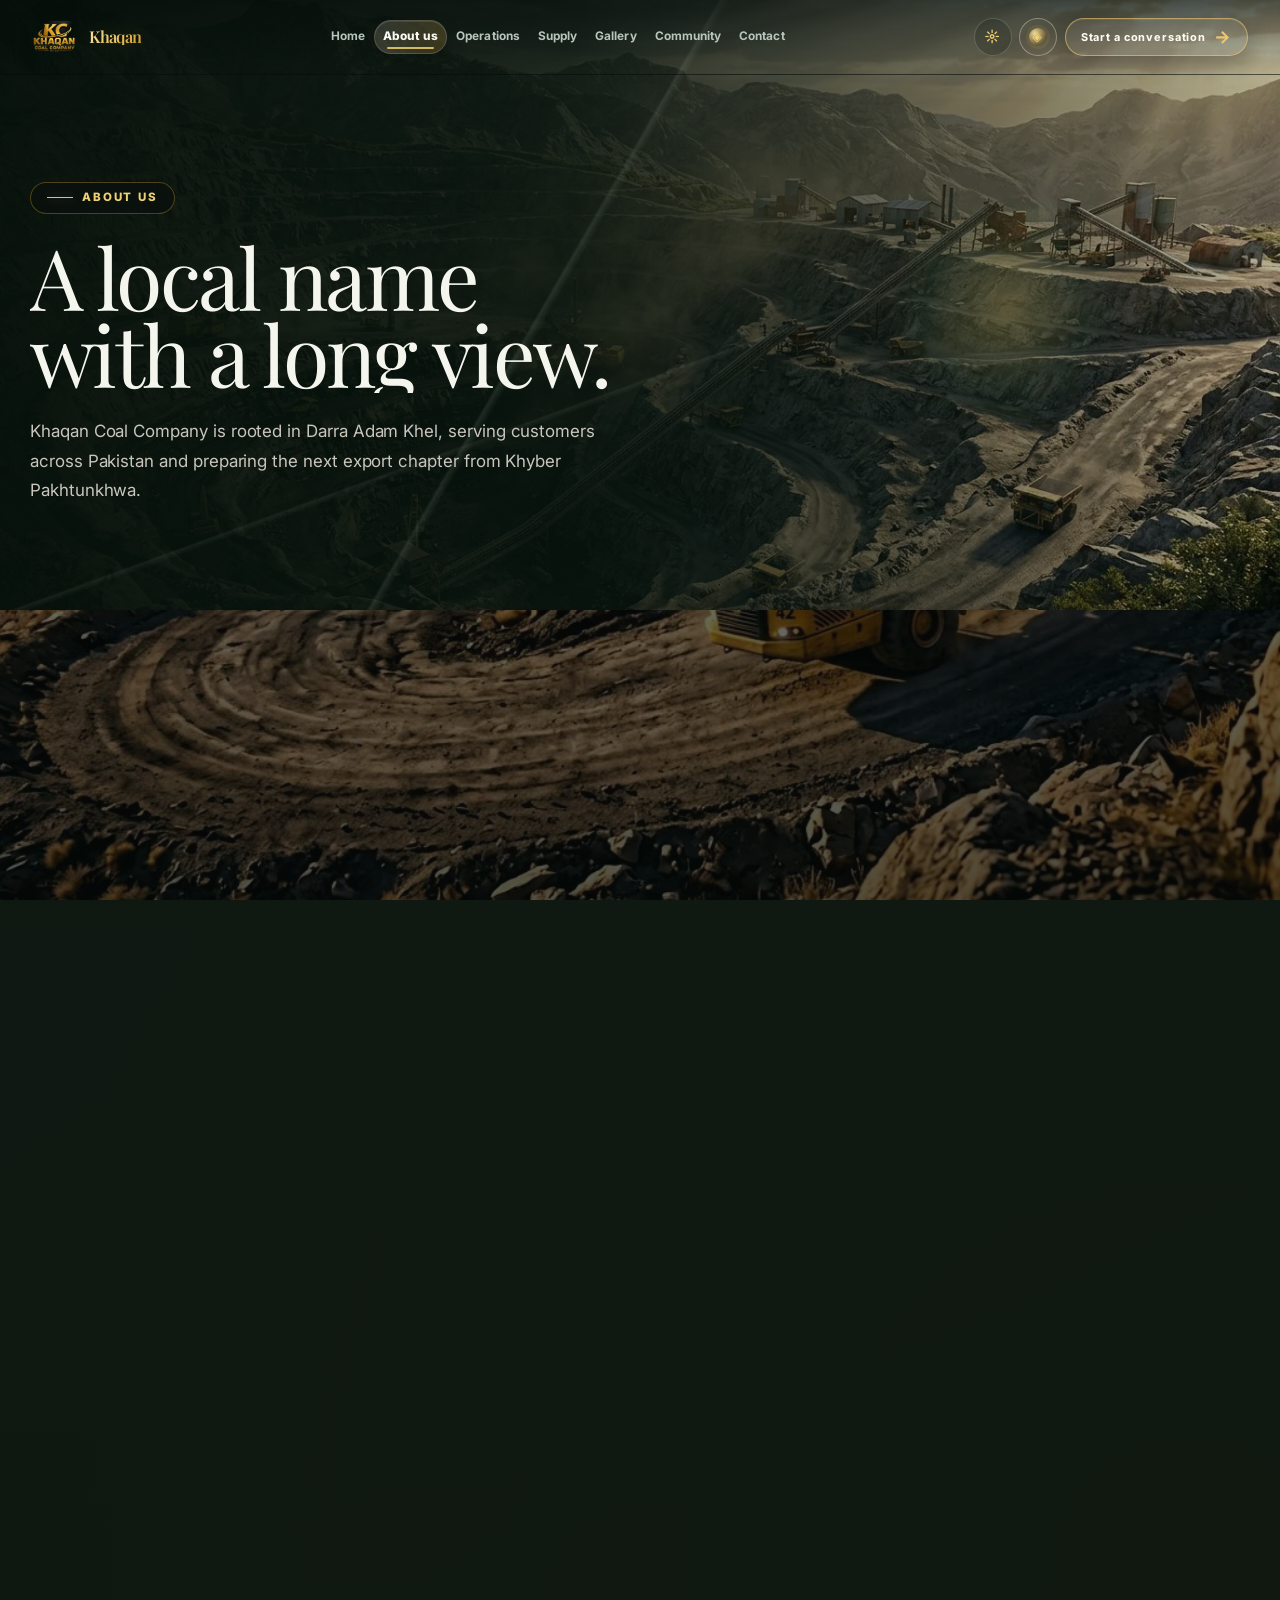
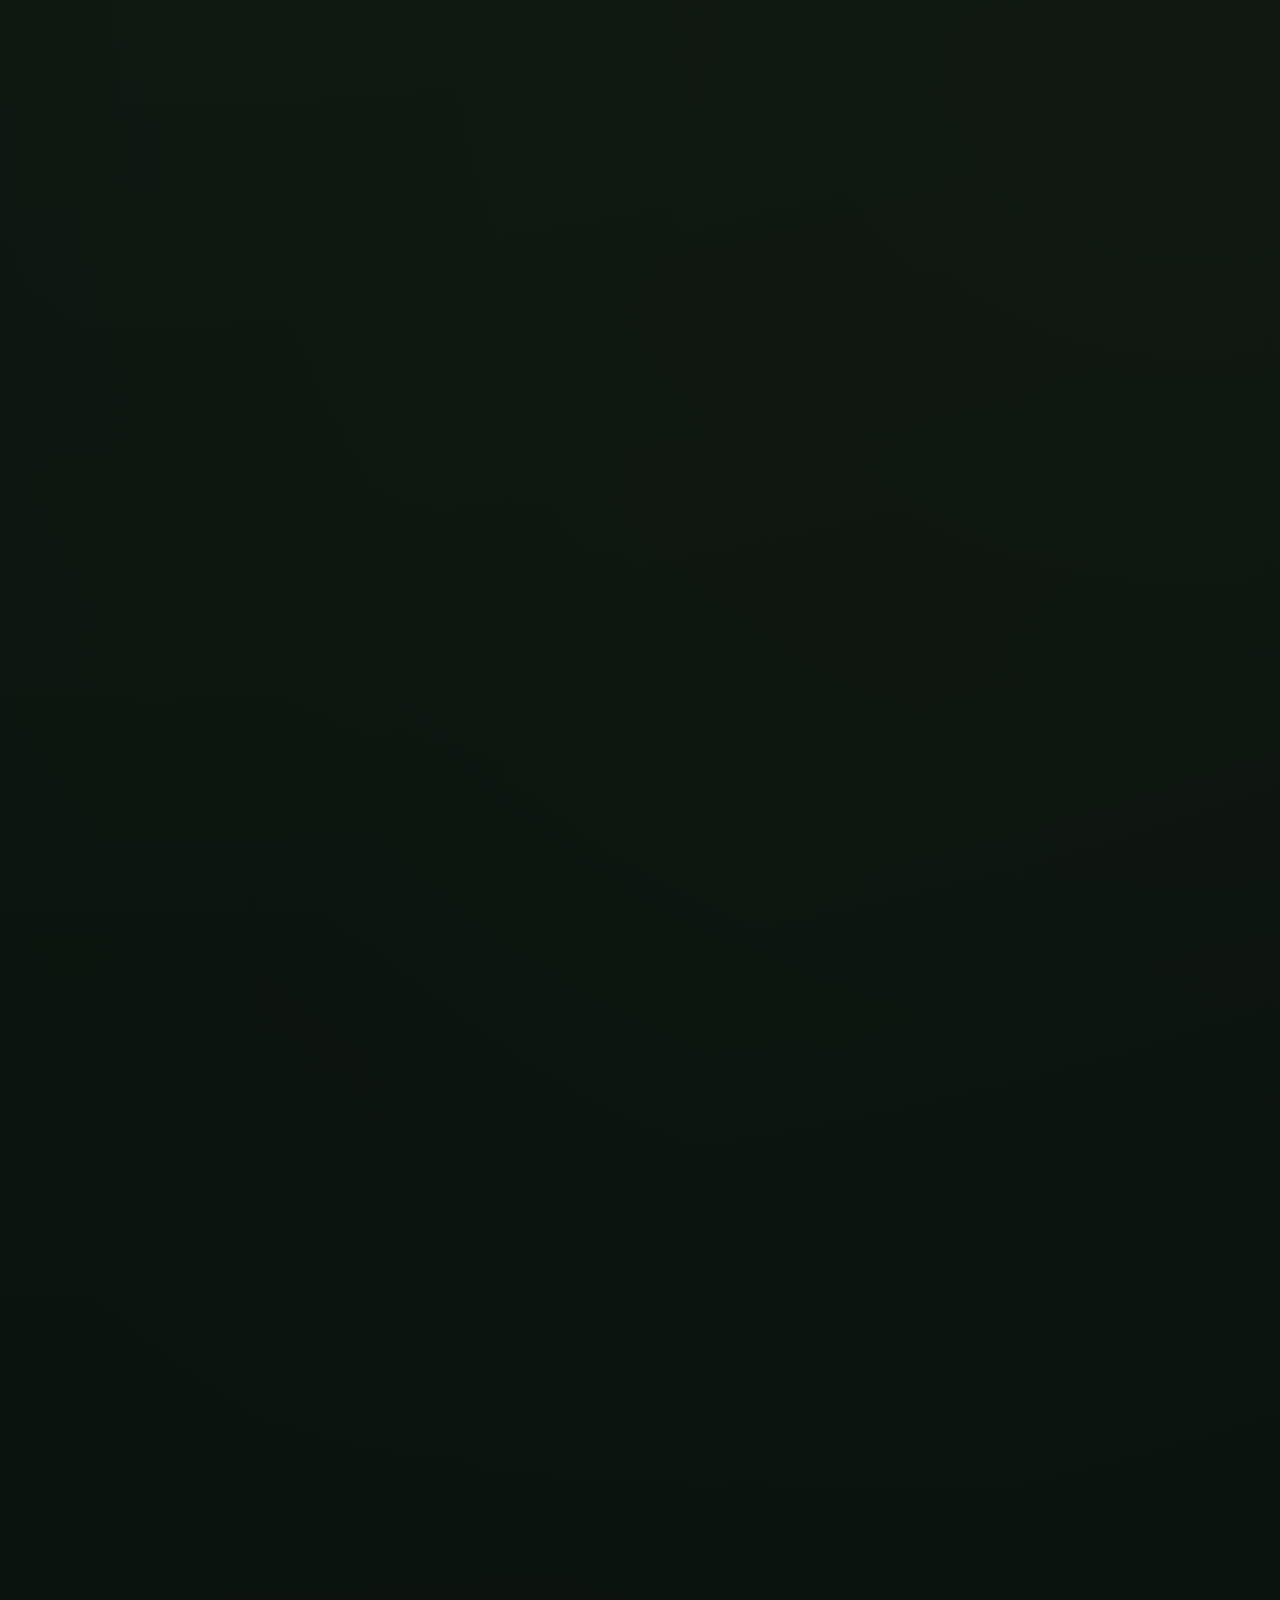
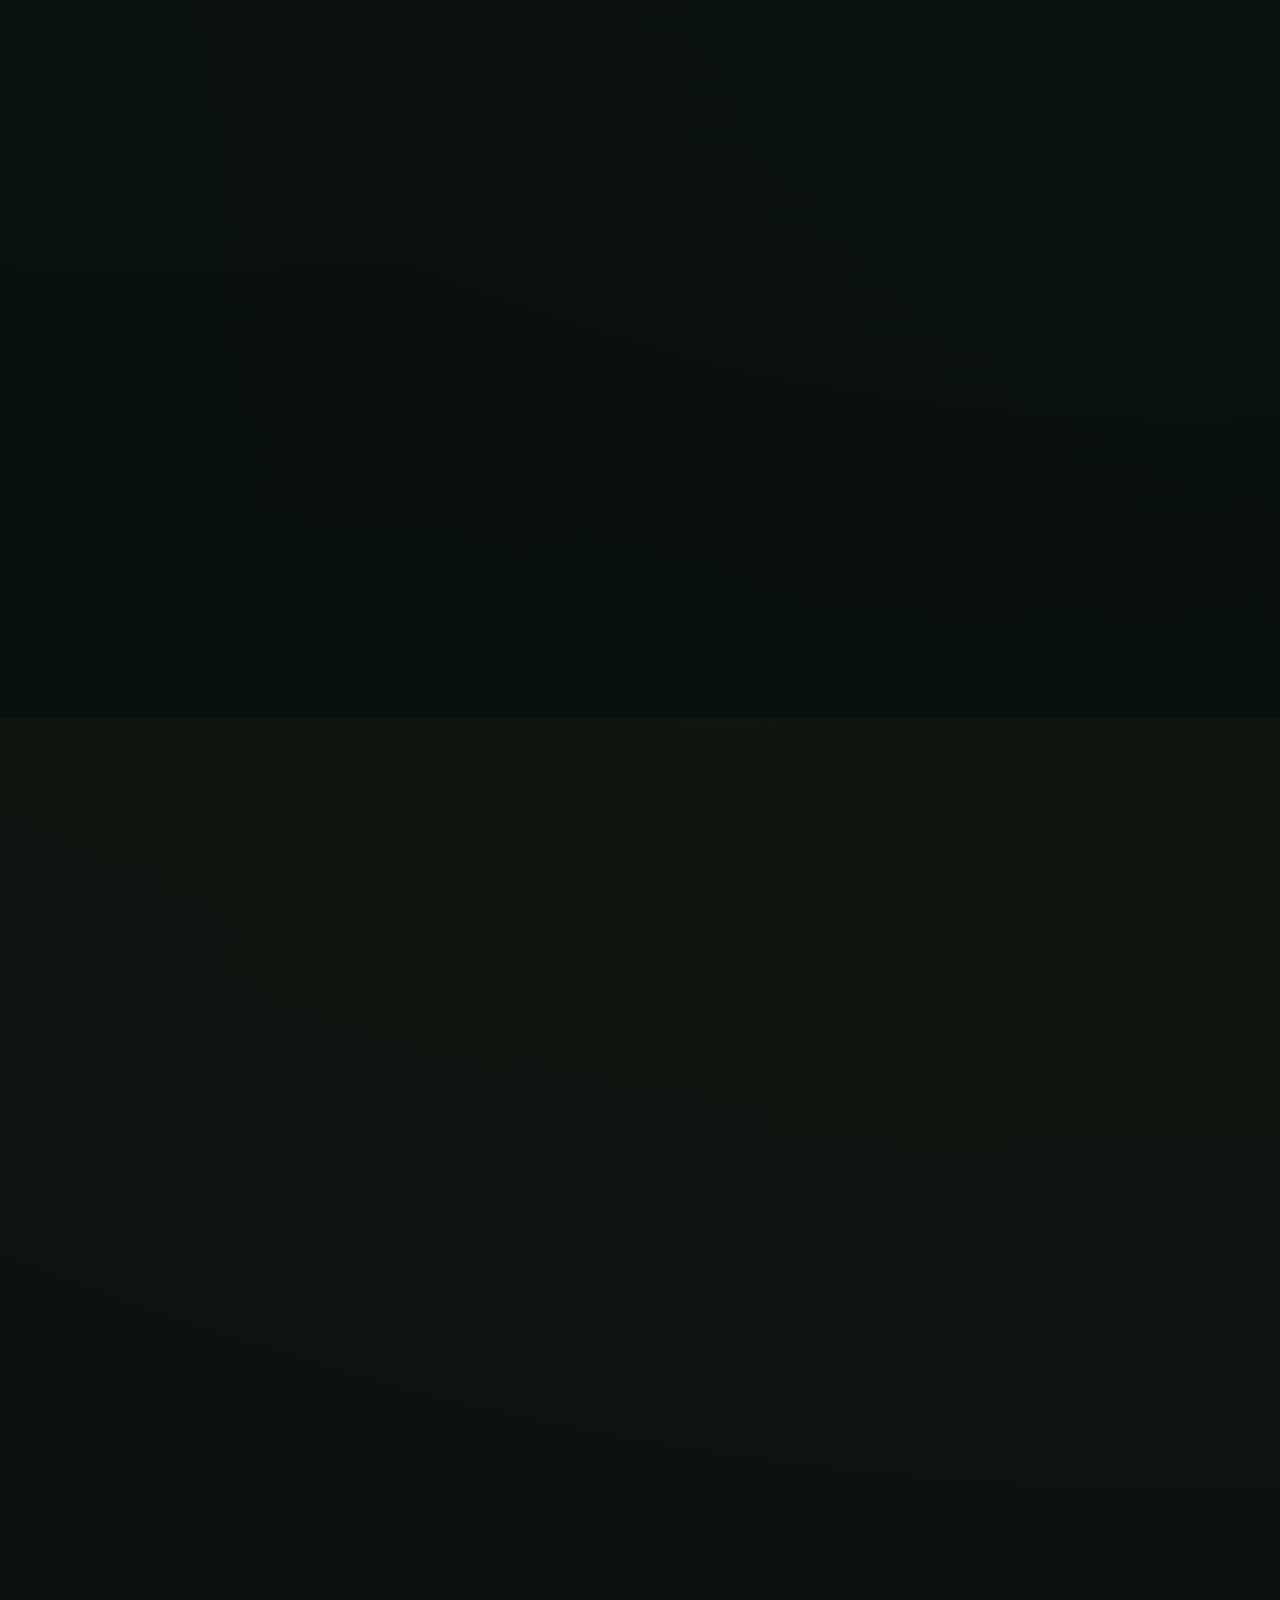
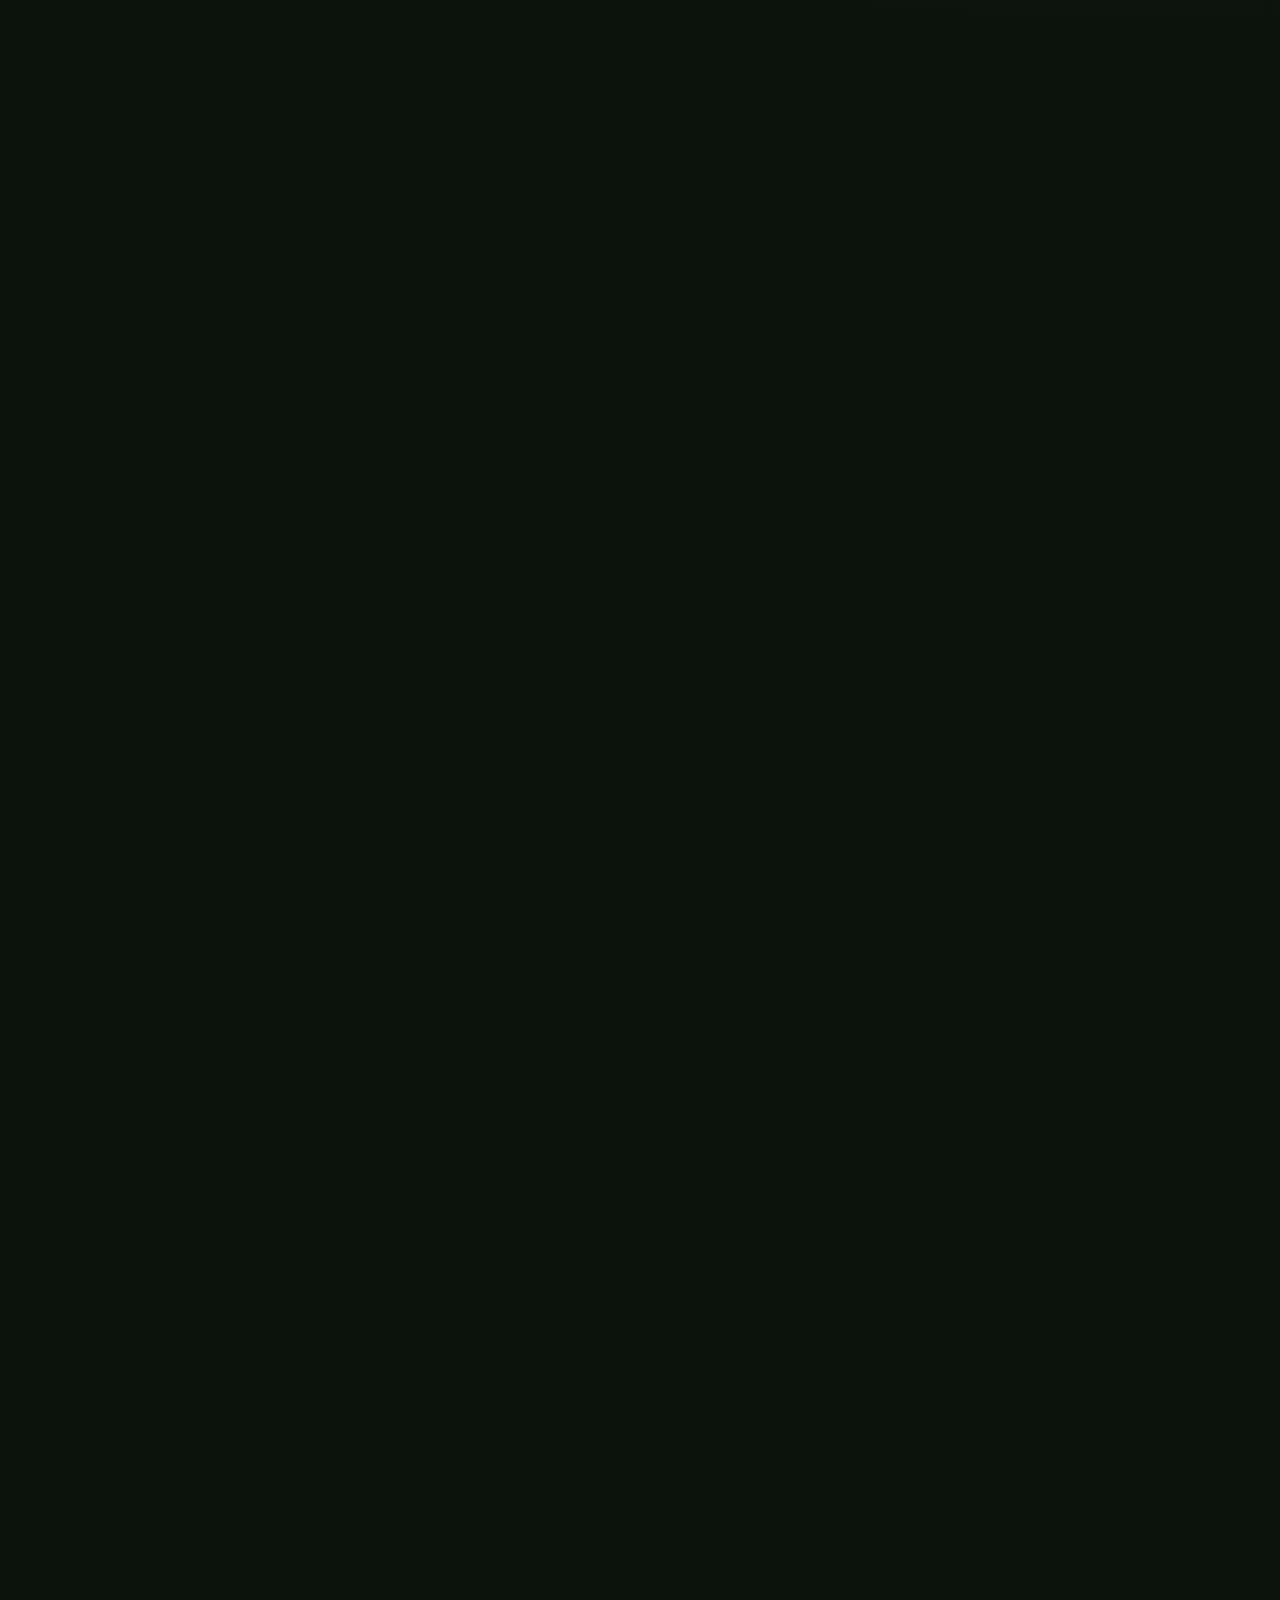
==== commit f746c564: "Improve crawlability and optimize video assets Co-authored-by: arena-agent <297053741+arena-agent@us" ====
--- a/about.html
+++ b/about.html
@@ -2,8 +2,10 @@
 <html lang="en">
 <head>
   <meta charset="utf-8"><meta name="viewport" content="width=device-width, initial-scale=1"><meta name="theme-color" content="#0b0d0d"><script>(function(){try{var s=localStorage.getItem('khaqanSkin');document.documentElement.dataset.skin=(s==='marble'||s==='obsidian')?s:'signature';var t=localStorage.getItem('khaqanTheme');document.documentElement.dataset.theme=(t==='day')?'day':'night';}catch(e){document.documentElement.dataset.skin='signature';document.documentElement.dataset.theme='night';}})();</script>
-  <meta name="description" content="About Khaqan Coal Company — our story, our people, and our business performance in Darra Adam Khel."><meta property="og:type" content="website"><meta property="og:title" content="About Us | Khaqan Coal Company Pvt. Ltd."><meta property="og:description" content="About Khaqan Coal Company — our story, our people, and our business performance in Darra Adam Khel."><meta property="og:site_name" content="Khaqan Coal Company"><meta property="og:image" content="media/og/about.jpg?v=1"><meta property="og:image:width" content="1200"><meta property="og:image:height" content="630"><meta property="og:image:alt" content="Khaqan Coal Company - About: &quot;A local name with a long view.&quot; over a night photograph from the site"><meta name="twitter:card" content="summary_large_image"><meta name="twitter:title" content="About Us | Khaqan Coal Company Pvt. Ltd."><meta name="twitter:description" content="About Khaqan Coal Company — our story, our people, and our business performance in Darra Adam Khel."><meta name="twitter:image" content="media/og/about.jpg?v=1">
+  <meta name="description" content="About Khaqan Coal Company — our story, our people, and our business performance in Darra Adam Khel."><meta property="og:type" content="website"><meta property="og:title" content="About Us | Khaqan Coal Company Pvt. Ltd."><meta property="og:description" content="About Khaqan Coal Company — our story, our people, and our business performance in Darra Adam Khel."><meta property="og:site_name" content="Khaqan Coal Company"><meta property="og:image" content="https://www.khaqancoalco.com/media/og/about.jpg?v=1"><meta property="og:image:width" content="1200"><meta property="og:image:height" content="630"><meta property="og:image:alt" content="Khaqan Coal Company - About: &quot;A local name with a long view.&quot; over a night photograph from the site"><meta name="twitter:card" content="summary_large_image"><meta name="twitter:title" content="About Us | Khaqan Coal Company Pvt. Ltd."><meta name="twitter:description" content="About Khaqan Coal Company — our story, our people, and our business performance in Darra Adam Khel."><meta name="twitter:image" content="https://www.khaqancoalco.com/media/og/about.jpg?v=1">
   <title>About Us | Khaqan Coal Company Pvt. Ltd.</title><link rel="preconnect" href="https://fonts.googleapis.com"><link rel="preconnect" href="https://fonts.gstatic.com" crossorigin><link href="https://fonts.googleapis.com/css2?family=Playfair+Display:ital,wght@0,400..900;1,400..900&family=Inter:ital,wght@0,300..900;1,300..900&display=swap" rel="stylesheet"><link rel="icon" href="favicon.png" type="image/png" sizes="128x128"><link rel="icon" href="favicon.svg" type="image/svg+xml"><link rel="apple-touch-icon" href="media/icons/apple-touch-icon.png?v=1"><link rel="preload" as="image" href="media/cine/reel-haulroad.webp"><link rel="stylesheet" href="styles.css?v=4"><link rel="stylesheet" href="themes.css?v=18"><link rel="stylesheet" href="themes-marble.css?v=1" data-skin-stylesheet="marble" media="not all"><link rel="stylesheet" href="themes-obsidian.css?v=1" data-skin-stylesheet="obsidian" media="not all"><script>(function(){var skin=document.documentElement.dataset.skin||'signature';document.querySelectorAll('link[data-skin-stylesheet]').forEach(function(link){link.media=link.dataset.skinStylesheet===skin?'all':'not all';});})();</script><link rel="stylesheet" href="themes-shared.css?v=8"><link rel="manifest" href="site.webmanifest"><script type="speculationrules">{"prerender":[{"where":{"href_matches":"*.html"},"eagerness":"moderate"}]}</script>
+<link rel="canonical" href="https://www.khaqancoalco.com/about">
+<script type="application/ld+json">{"@context":"https://schema.org","@type":"WebPage","name":"About Us | Khaqan Coal Company Pvt. Ltd.","url":"https://www.khaqancoalco.com/about","isPartOf":{"@type":"WebSite","name":"Khaqan Coal Company","url":"https://www.khaqancoalco.com/"},"about":{"@type":"Organization","name":"Khaqan Coal Company Pvt. Ltd.","url":"https://www.khaqancoalco.com/","address":{"@type":"PostalAddress","addressLocality":"Darra Adam Khel","addressRegion":"Khyber Pakhtunkhwa","addressCountry":"PK"}},"description":"About Khaqan Coal Company — our story, our people, and our business performance in Darra Adam Khel."}</script>
 </head>
 <body class="page-about"><a class="skip-link" href="#main">Skip to content</a><div class="coal-page-bg" aria-hidden="true"><canvas class="cine-canvas"></canvas><img class="cine-src" src="media/cine/reel-haulroad.webp" alt="" width="1376" height="768" loading="lazy" decoding="async" fetchpriority="high"><img class="cine-src" src="media/cine/valley-dawn.webp" alt="" width="1376" height="768" loading="lazy" decoding="async"><img class="cine-src" src="media/mine-3d-terraces.webp" alt="" width="1376" height="768" loading="lazy" decoding="async"><img class="cine-src" src="media/cine/reel-coalfaces.webp" alt="" width="1376" height="768" loading="lazy" decoding="async"><img class="cine-src" src="media/cine/hero-02.webp" alt="" width="1376" height="768" loading="lazy" decoding="async"><div class="cine-veil"></div></div>
   <header class="site-header" id="site-header"><div class="container nav-wrap header-bar">
--- a/styles.css
+++ b/styles.css
@@ -265,7 +265,7 @@
 .footer-bottom { display: flex; justify-content: space-between; gap: 20px; padding-top: 22px; border-top: 1px solid var(--line); color: #777b73; font-size: .72rem; }
 .footer-bottom span:last-child { text-align: right; }
 
-.reveal { opacity: 0; transform: translateY(22px); transition: opacity .7s ease, transform .7s ease; }
+.reveal { opacity: 1; transform: none; transition: opacity .7s ease, transform .7s ease; }
 .reveal.visible { opacity: 1; transform: none; }
 .delay-1 { transition-delay: .08s; } .delay-2 { transition-delay: .16s; } .delay-3 { transition-delay: .24s; }
 
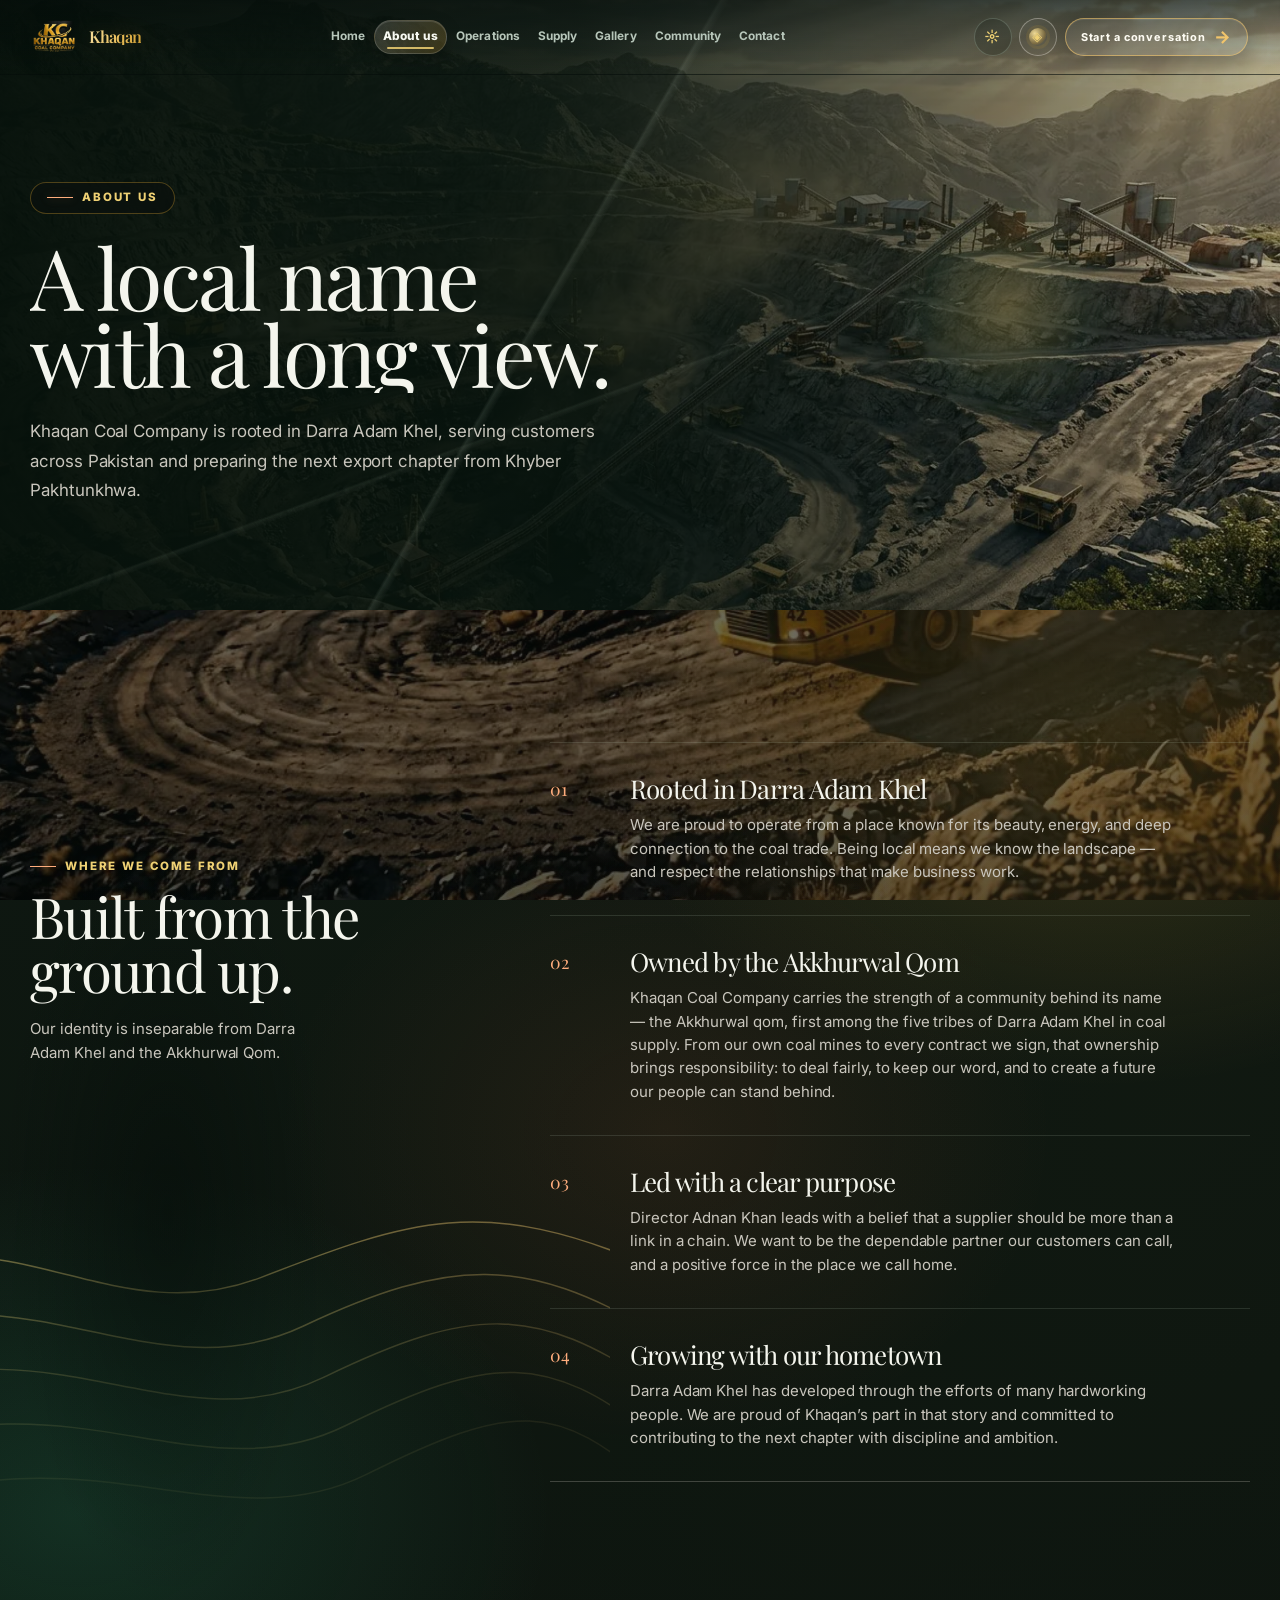
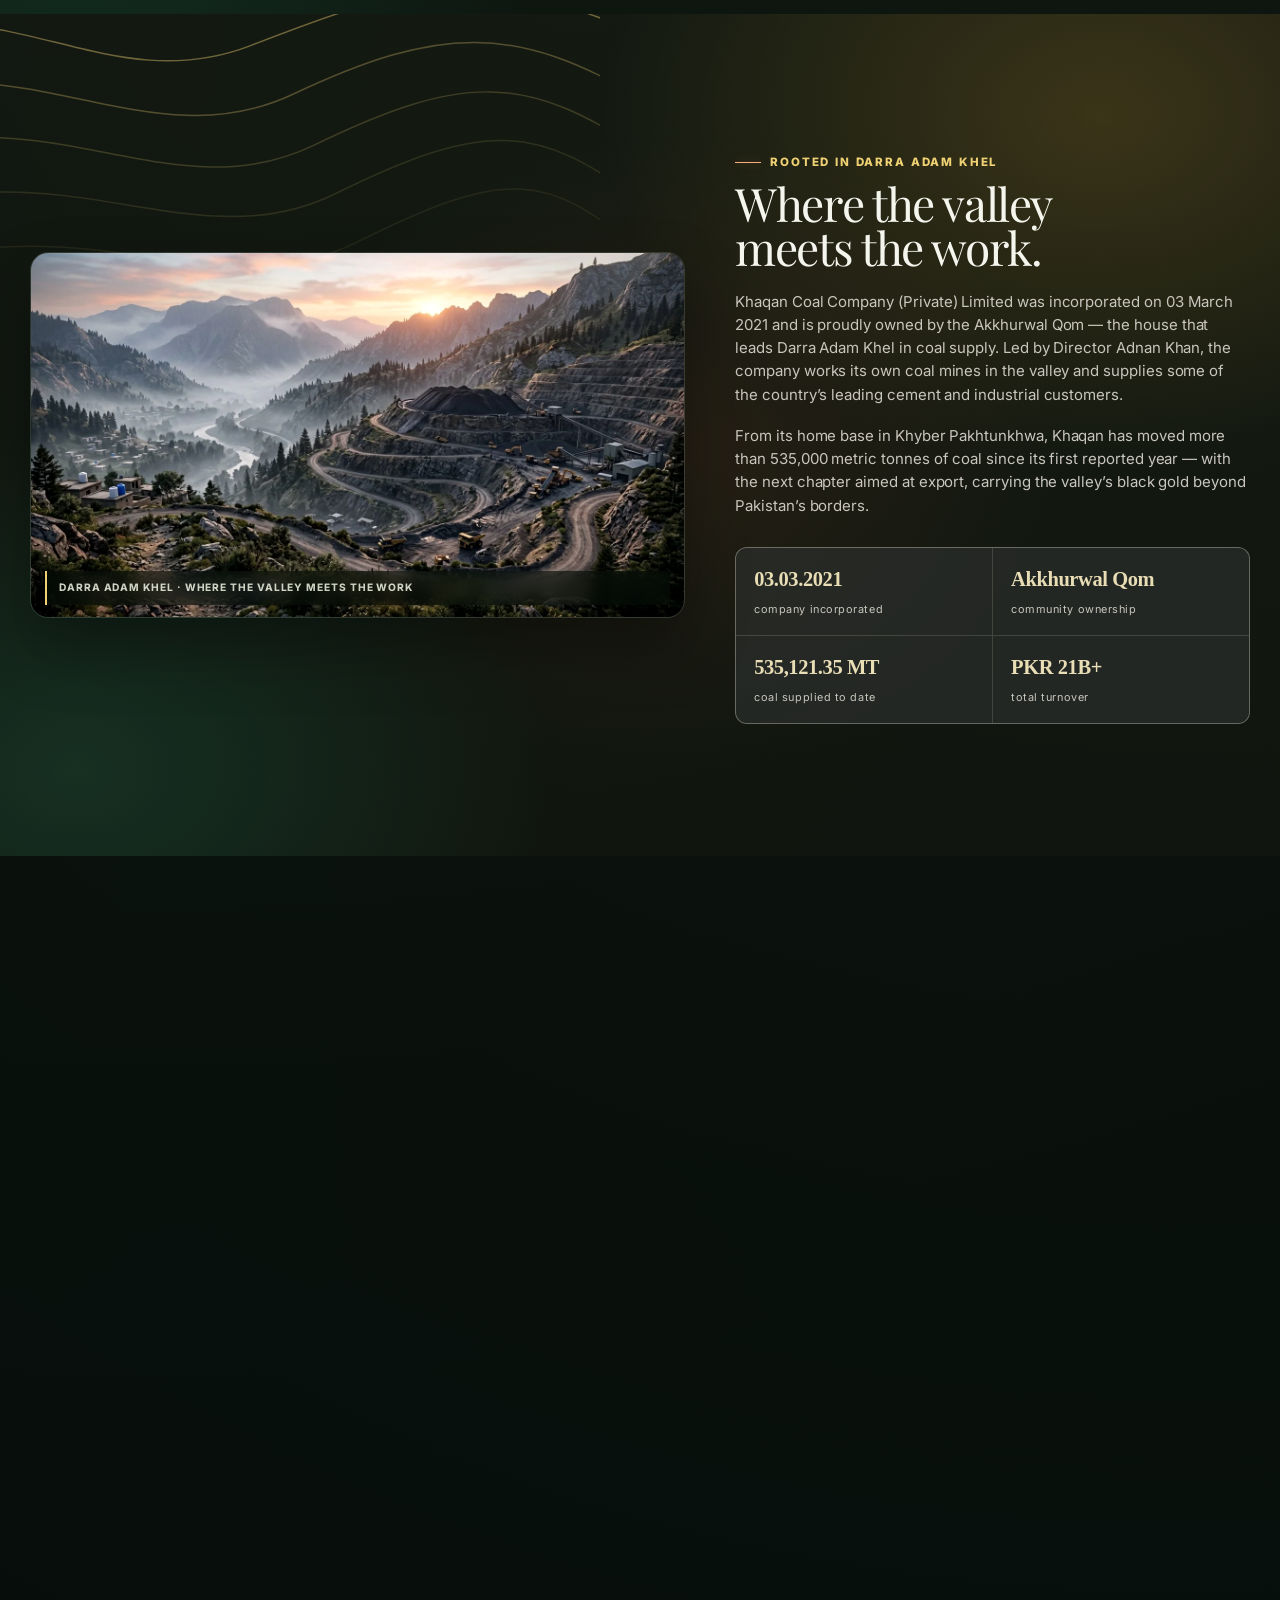
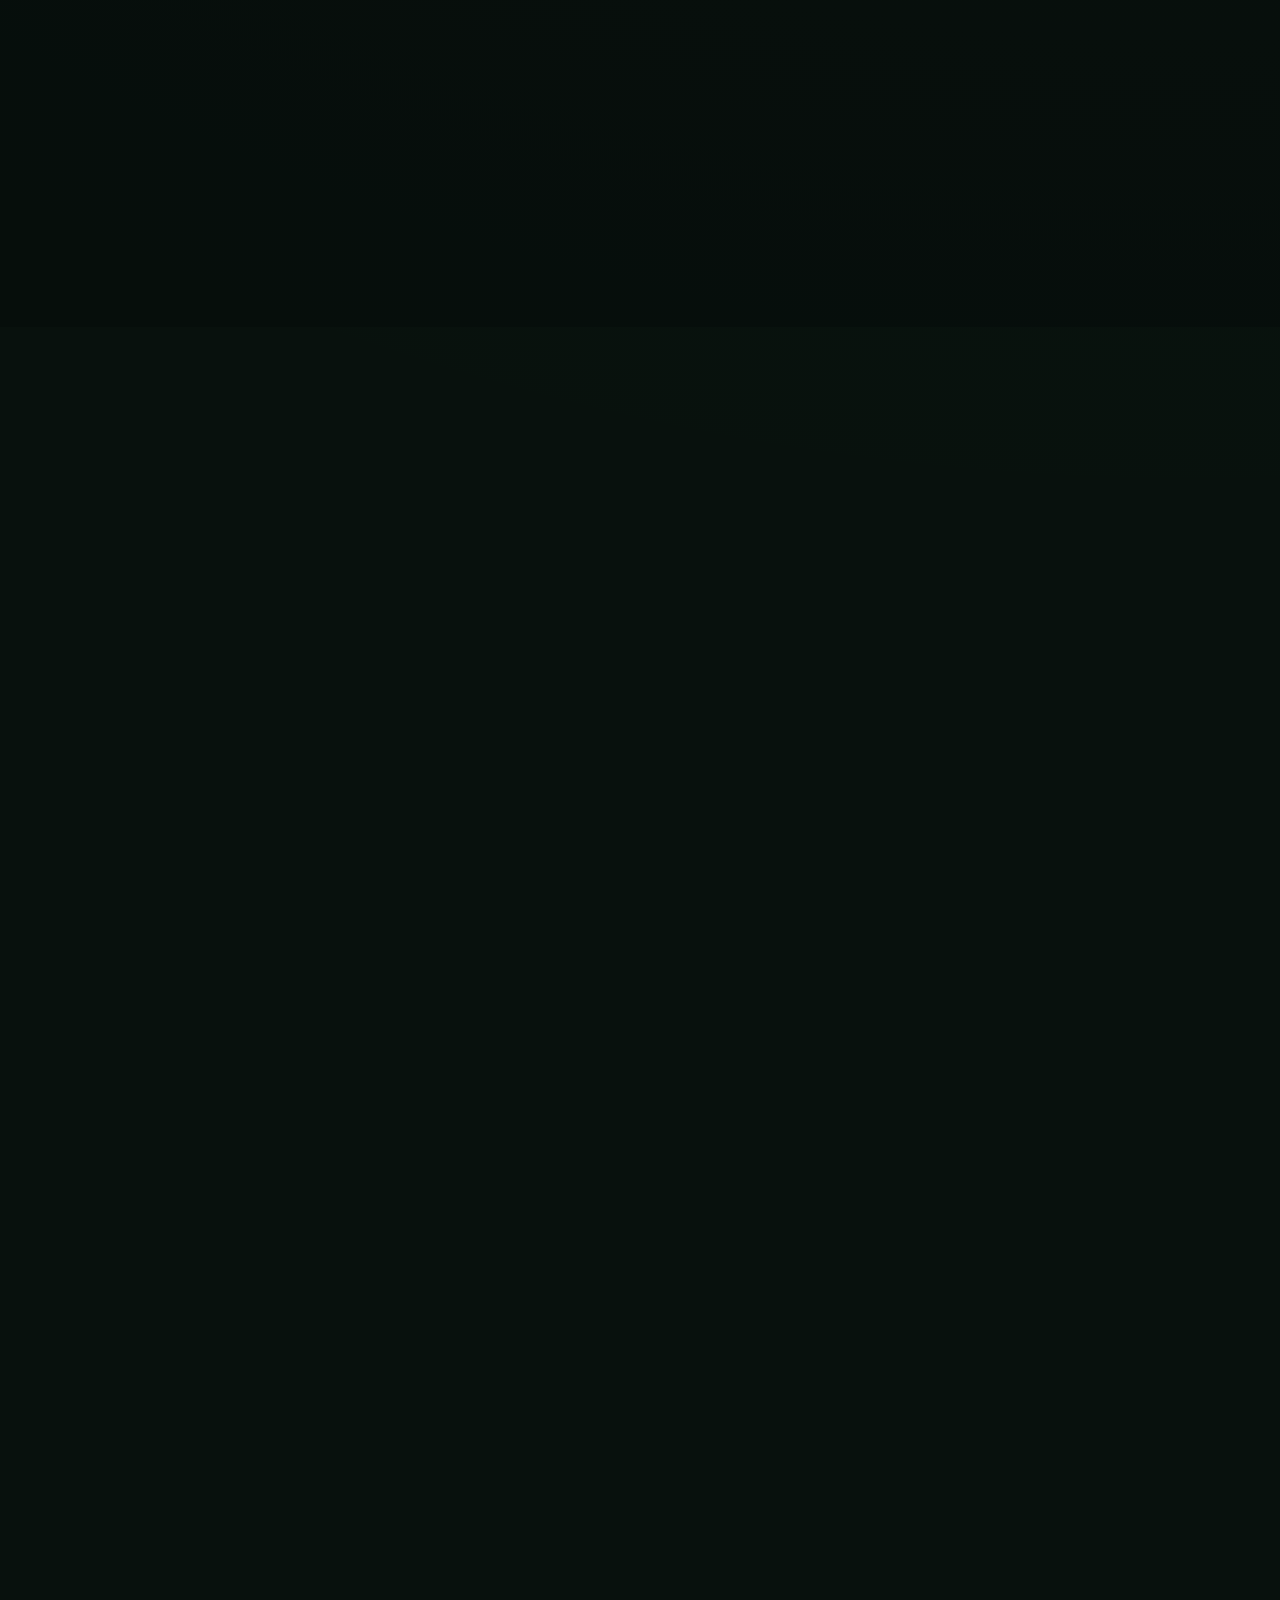
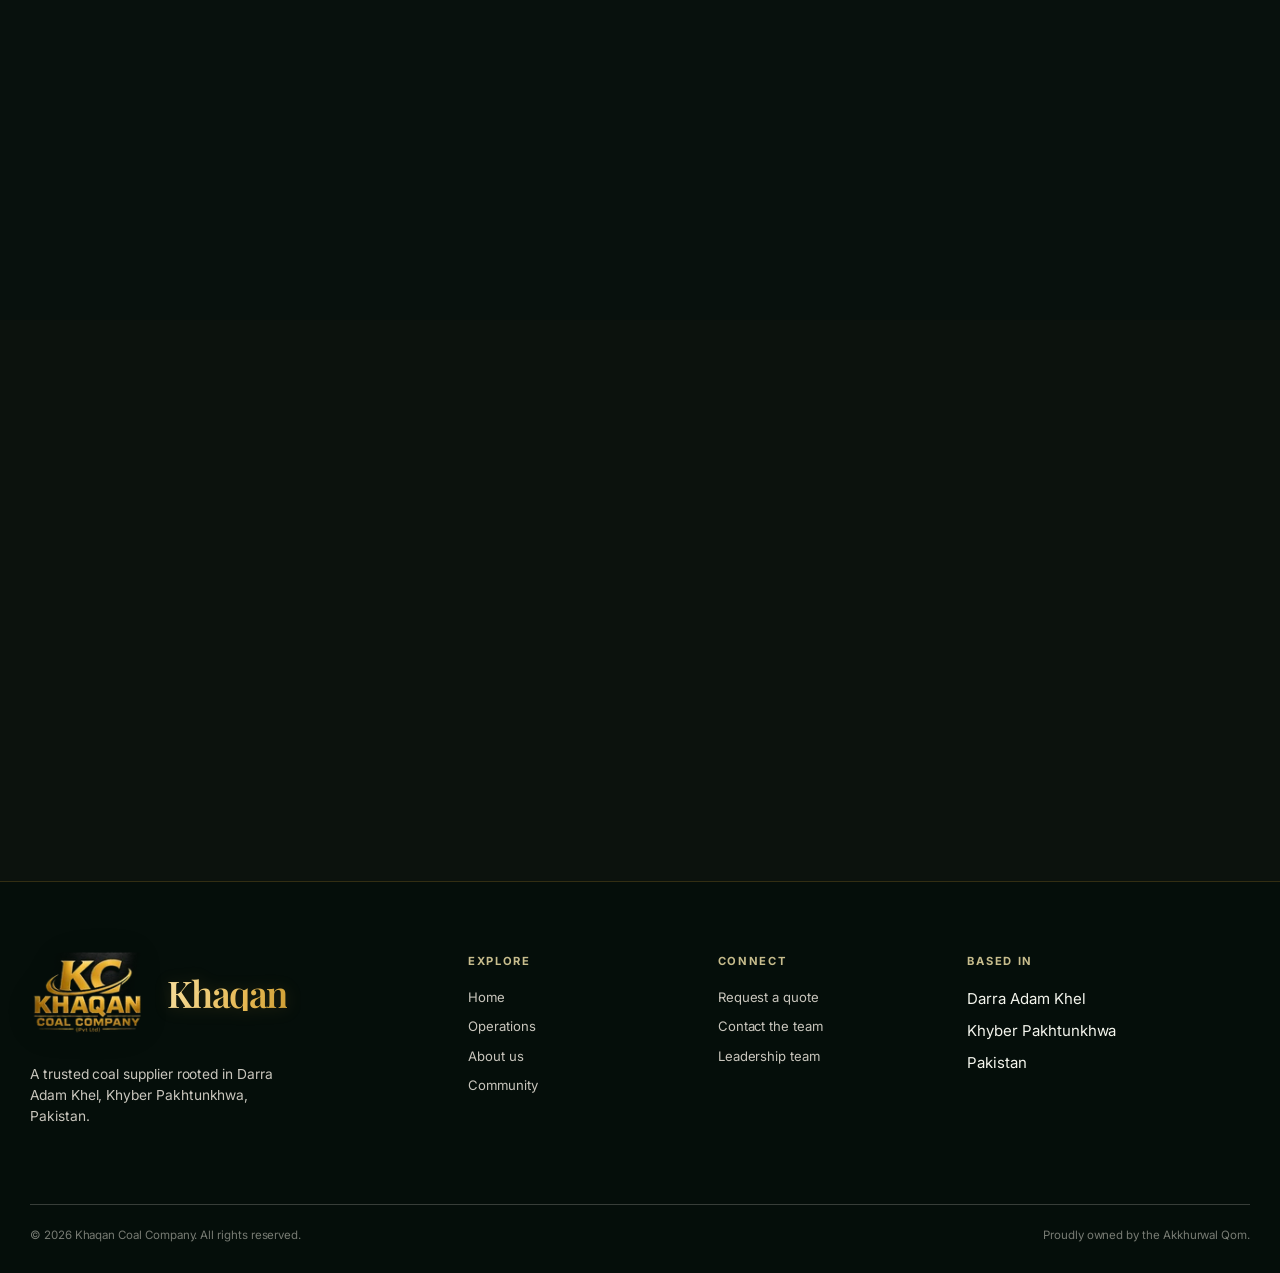
==== commit af969ff0: "Replace stock mining videos with approved images Co-authored-by: arena-agent <297053741+arena-agent@" ====
--- a/about.html
+++ b/about.html
@@ -3,7 +3,7 @@
 <head>
   <meta charset="utf-8"><meta name="viewport" content="width=device-width, initial-scale=1"><meta name="theme-color" content="#0b0d0d"><script>(function(){try{var s=localStorage.getItem('khaqanSkin');document.documentElement.dataset.skin=(s==='marble'||s==='obsidian')?s:'signature';var t=localStorage.getItem('khaqanTheme');document.documentElement.dataset.theme=(t==='day')?'day':'night';}catch(e){document.documentElement.dataset.skin='signature';document.documentElement.dataset.theme='night';}})();</script>
   <meta name="description" content="About Khaqan Coal Company — our story, our people, and our business performance in Darra Adam Khel."><meta property="og:type" content="website"><meta property="og:title" content="About Us | Khaqan Coal Company Pvt. Ltd."><meta property="og:description" content="About Khaqan Coal Company — our story, our people, and our business performance in Darra Adam Khel."><meta property="og:site_name" content="Khaqan Coal Company"><meta property="og:image" content="https://www.khaqancoalco.com/media/og/about.jpg?v=1"><meta property="og:image:width" content="1200"><meta property="og:image:height" content="630"><meta property="og:image:alt" content="Khaqan Coal Company - About: &quot;A local name with a long view.&quot; over a night photograph from the site"><meta name="twitter:card" content="summary_large_image"><meta name="twitter:title" content="About Us | Khaqan Coal Company Pvt. Ltd."><meta name="twitter:description" content="About Khaqan Coal Company — our story, our people, and our business performance in Darra Adam Khel."><meta name="twitter:image" content="https://www.khaqancoalco.com/media/og/about.jpg?v=1">
-  <title>About Us | Khaqan Coal Company Pvt. Ltd.</title><link rel="preconnect" href="https://fonts.googleapis.com"><link rel="preconnect" href="https://fonts.gstatic.com" crossorigin><link href="https://fonts.googleapis.com/css2?family=Playfair+Display:ital,wght@0,400..900;1,400..900&family=Inter:ital,wght@0,300..900;1,300..900&display=swap" rel="stylesheet"><link rel="icon" href="favicon.png" type="image/png" sizes="128x128"><link rel="icon" href="favicon.svg" type="image/svg+xml"><link rel="apple-touch-icon" href="media/icons/apple-touch-icon.png?v=1"><link rel="preload" as="image" href="media/cine/reel-haulroad.webp"><link rel="stylesheet" href="styles.css?v=4"><link rel="stylesheet" href="themes.css?v=18"><link rel="stylesheet" href="themes-marble.css?v=1" data-skin-stylesheet="marble" media="not all"><link rel="stylesheet" href="themes-obsidian.css?v=1" data-skin-stylesheet="obsidian" media="not all"><script>(function(){var skin=document.documentElement.dataset.skin||'signature';document.querySelectorAll('link[data-skin-stylesheet]').forEach(function(link){link.media=link.dataset.skinStylesheet===skin?'all':'not all';});})();</script><link rel="stylesheet" href="themes-shared.css?v=8"><link rel="manifest" href="site.webmanifest"><script type="speculationrules">{"prerender":[{"where":{"href_matches":"*.html"},"eagerness":"moderate"}]}</script>
+  <title>About Us | Khaqan Coal Company Pvt. Ltd.</title><link rel="preconnect" href="https://fonts.googleapis.com"><link rel="preconnect" href="https://fonts.gstatic.com" crossorigin><link href="https://fonts.googleapis.com/css2?family=Playfair+Display:ital,wght@0,400..900;1,400..900&family=Inter:ital,wght@0,300..900;1,300..900&display=swap" rel="stylesheet"><link rel="icon" href="favicon.png" type="image/png" sizes="128x128"><link rel="icon" href="favicon.svg" type="image/svg+xml"><link rel="apple-touch-icon" href="media/icons/apple-touch-icon.png?v=1"><link rel="preload" as="image" href="media/cine/reel-haulroad.webp"><link rel="stylesheet" href="styles.css?v=5"><link rel="stylesheet" href="themes.css?v=18"><link rel="stylesheet" href="themes-marble.css?v=1" data-skin-stylesheet="marble" media="not all"><link rel="stylesheet" href="themes-obsidian.css?v=1" data-skin-stylesheet="obsidian" media="not all"><script>(function(){var skin=document.documentElement.dataset.skin||'signature';document.querySelectorAll('link[data-skin-stylesheet]').forEach(function(link){link.media=link.dataset.skinStylesheet===skin?'all':'not all';});})();</script><link rel="stylesheet" href="themes-shared.css?v=9"><link rel="manifest" href="site.webmanifest"><script type="speculationrules">{"prerender":[{"where":{"href_matches":"*.html"},"eagerness":"moderate"}]}</script>
 <link rel="canonical" href="https://www.khaqancoalco.com/about">
 <script type="application/ld+json">{"@context":"https://schema.org","@type":"WebPage","name":"About Us | Khaqan Coal Company Pvt. Ltd.","url":"https://www.khaqancoalco.com/about","isPartOf":{"@type":"WebSite","name":"Khaqan Coal Company","url":"https://www.khaqancoalco.com/"},"about":{"@type":"Organization","name":"Khaqan Coal Company Pvt. Ltd.","url":"https://www.khaqancoalco.com/","address":{"@type":"PostalAddress","addressLocality":"Darra Adam Khel","addressRegion":"Khyber Pakhtunkhwa","addressCountry":"PK"}},"description":"About Khaqan Coal Company — our story, our people, and our business performance in Darra Adam Khel."}</script>
 </head>
@@ -77,16 +77,16 @@
     <section class="section section-earth"><div class="container export-profile-callout reveal"><div><span class="eyebrow">Next horizon</span><h2>From a leading national supplier to a stronger export platform.</h2><p>Consistent quality, dependable supply, professional service, and partnerships built to last.</p></div><a class="btn btn-primary btn-arrow" href="contact.html">Discuss a partnership</a></div></section>
   
 
-    <section class="section section-dark about-field-section"><div class="container"><div class="section-head reveal" data-section-copy="about:field"><div><span class="eyebrow">Company in the field</span><h2>Grounded in the work. Ready for what comes next.</h2></div><p>Mining, movement, and the relationships around them are part of the Khaqan story. These field references bring that operating context into view.</p></div><div class="media-rail reveal delay-1"><figure class="media-tile media-tile-wide" data-media-slot="about:field:1"><picture><source type="image/webp" srcset="media/mine-3d-terraces.webp"><img src="media/mine-3d-terraces.jpg" width="1376" height="768" alt="3D visualization of terraced mountain coal mining" loading="lazy" decoding="async"></picture><figcaption><span>Mining context</span><strong>Close to the source.</strong></figcaption></figure><figure class="media-tile" data-media-slot="about:field:2"><picture><source type="image/webp" srcset="media/coal-haul-truck-768.webp 768w, media/coal-haul-truck.webp 1600w" sizes="(min-width: 1300px) 540px, (min-width: 1000px) 420px, (min-width: 640px) 94vw, 92vw"><img src="media/coal-haul-truck.jpg" width="1600" height="1067" alt="Large coal haul truck at an open-cut mine" loading="lazy" decoding="async"></picture><figcaption><span>Distribution</span><strong>Built for the haul.</strong></figcaption></figure><figure class="media-tile" data-media-slot="about:field:3"><picture><source type="image/webp" srcset="media/darra-photo-4-768.webp 768w, media/darra-photo-4.webp 1125w" sizes="(min-width: 1300px) 300px, (min-width: 1000px) 235px, (min-width: 640px) 46vw, 92vw"><img src="media/darra-photo-4.jpg" width="1125" height="1206" alt="Home ground around Darra Adam Khel, Khyber Pakhtunkhwa" loading="lazy" decoding="async"></picture><figcaption><span>Home ground</span><strong>Darra Adam Khel.</strong></figcaption></figure><figure class="media-tile media-video-tile" data-media-slot="about:field:4"><video controls muted loop playsinline preload="metadata" poster="media/coal-mining-poster.webp" aria-label="Short coal mining reference video"><source src="media/coal-mining-360.webm" type="video/webm"></video><figcaption><span>Field footage</span><strong>Black gold in motion.</strong></figcaption></figure></div></div></section>
+    <section class="section section-dark about-field-section"><div class="container"><div class="section-head reveal" data-section-copy="about:field"><div><span class="eyebrow">Company in the field</span><h2>Grounded in the work. Ready for what comes next.</h2></div><p>Mining, movement, and the relationships around them are part of the Khaqan story. These field references bring that operating context into view.</p></div><div class="media-rail reveal delay-1"><figure class="media-tile media-tile-wide" data-media-slot="about:field:1"><picture><source type="image/webp" srcset="media/mine-3d-terraces.webp"><img src="media/mine-3d-terraces.jpg" width="1376" height="768" alt="3D visualization of terraced mountain coal mining" loading="lazy" decoding="async"></picture><figcaption><span>Mining context</span><strong>Close to the source.</strong></figcaption></figure><figure class="media-tile" data-media-slot="about:field:2"><picture><source type="image/webp" srcset="media/coal-haul-truck-768.webp 768w, media/coal-haul-truck.webp 1600w" sizes="(min-width: 1300px) 540px, (min-width: 1000px) 420px, (min-width: 640px) 94vw, 92vw"><img src="media/coal-haul-truck.jpg" width="1600" height="1067" alt="Large coal haul truck at an open-cut mine" loading="lazy" decoding="async"></picture><figcaption><span>Distribution</span><strong>Built for the haul.</strong></figcaption></figure><figure class="media-tile" data-media-slot="about:field:3"><picture><source type="image/webp" srcset="media/darra-photo-4-768.webp 768w, media/darra-photo-4.webp 1125w" sizes="(min-width: 1300px) 300px, (min-width: 1000px) 235px, (min-width: 640px) 46vw, 92vw"><img src="media/darra-photo-4.jpg" width="1125" height="1206" alt="Home ground around Darra Adam Khel, Khyber Pakhtunkhwa" loading="lazy" decoding="async"></picture><figcaption><span>Home ground</span><strong>Darra Adam Khel.</strong></figcaption></figure><figure class="media-tile media-still-tile" data-media-slot="about:field:4"><img src="media/generated/green-mountain-coal-mine.webp" width="1600" height="900" alt="AI-generated illustration of a coal mine entrance among green mountains." loading="lazy" decoding="async"><figcaption><span>Illustrative image</span><strong>Coal country in the mountains.</strong></figcaption></figure></div></div></section>
 
     <section class="section section-earth"><div class="container"><div class="section-head reveal"><div><span class="eyebrow">At a glance</span><h2>The essentials, clearly.</h2></div><p>A concise view of the identity, leadership, and local perspective behind Khaqan Coal Company.</p></div><div class="spec-grid about-identity reveal delay-1"><article class="spec-card"><div class="identity-kicker">Ownership</div><h3>Akkhurwal Qom</h3><p>Community ownership gives the business a strong sense of responsibility and belonging.</p></article><article class="spec-card"><div class="identity-kicker">Leadership</div><h3>CEO · MD · Director · CFO</h3><p>A four-person leadership team — Haji Ilyas Khan, Abdur Rauf Khan, Adnan Khan and Jibran Khan — keeps the company focused on dependable relationships and practical progress.</p></article><article class="spec-card"><div class="identity-kicker">Home base</div><h3>Darra Adam Khel</h3><p>A hilly, green setting in Khyber Pakhtunkhwa that shapes how we see the work and the future.</p></article><article class="spec-card"><div class="identity-kicker">National direction</div><h3>Pakistan → export</h3><p>Leading coal supply across Pakistan while preparing the next export chapter from Khyber Pakhtunkhwa.</p></article></div></div></section>
 
-    <section class="section section-soft managed-media-section"><div class="container"><div class="section-head reveal" data-section-copy="about:gallery"><div><span class="eyebrow">From our media library</span><h2>Fresh from the field.</h2></div><p>Photos and short films added by the Khaqan team appear here — updated from the Control Room.</p></div><div class="managed-media reveal delay-1" data-managed-media="about"><p class="managed-media-empty">No featured media yet. The team can add photos and videos from the Control Room.</p></div></div></section>
+    <section class="section section-soft managed-media-section"><div class="container"><div class="section-head reveal" data-section-copy="about:gallery"><div><span class="eyebrow">From our media library</span><h2>Fresh from the field.</h2></div><p>Photos added by the Khaqan team appear here — updated from the Control Room.</p></div><div class="managed-media reveal delay-1" data-managed-media="about"><p class="managed-media-empty">No featured media yet. The team can add photos from the Control Room.</p></div></div></section>
 
     <section class="section section-earth"><div class="container"><div class="callout reveal"><div><span class="eyebrow">Our north star</span><h2>Strong relationships. Straightforward work. Shared progress.</h2></div><a class="btn btn-primary btn-arrow" href="contact.html">Talk to Khaqan</a></div></div></section>
   </main>
 
   <footer class="footer"><div class="container footer-top"><div class="footer-intro"><a class="brand" href="index.html"><picture class="brand-logo brand-logo-night"><source type="image/webp" srcset="media/logo-mark-128.webp?v=1 128w, media/logo-mark-260.webp?v=1 260w, media/logo-mark.webp?v=1 286w" sizes="(min-width: 1024px) 120px, 88px"><img src="media/logo-mark.png" alt="Khaqan Coal Company official logo" width="80" height="53" decoding="async"></picture><picture class="brand-logo brand-logo-day"><source type="image/webp" srcset="media/logo-mark-light-128.webp?v=1 128w, media/logo-mark-light-260.webp?v=1 260w, media/logo-mark-light.webp?v=1 286w" sizes="(min-width: 1024px) 134px, 96px"><img src="media/logo-mark-light.png" alt="Khaqan Coal Company official logo" width="80" height="53" decoding="async"></picture><span class="brand-name"><span data-cms="brandName">Khaqan</span><span class="brand-sub">Coal Company Pvt. Ltd.</span></span></a><p>A trusted coal supplier rooted in Darra Adam Khel, Khyber Pakhtunkhwa, Pakistan.</p></div><div><h4>Explore</h4><div class="footer-links"><a href="index.html">Home</a><a href="operations.html">Operations</a><a href="about.html">About us</a><a href="community.html">Community</a></div></div><div><h4>Connect</h4><div class="footer-links"><a href="contact.html">Request a quote</a><a href="contact.html">Contact the team</a><a href="about.html">Leadership team</a></div></div><div><h4>Based in</h4><div class="footer-links"><span>Darra Adam Khel</span><span>Khyber Pakhtunkhwa</span><span>Pakistan</span></div></div></div><div class="container footer-bottom"><span>© <span data-year>2026</span> Khaqan Coal Company. All rights reserved.</span><span>Proudly owned by the Akkhurwal Qom.</span></div></footer>
-  <script src="supabase-config.js?v=1"></script><script src="cloud.js?v=12"></script><script src="script.js?v=31"></script>
+  <script src="supabase-config.js?v=1"></script><script src="cloud.js?v=12"></script><script src="script.js?v=32"></script>
 </body>
 </html>
--- a/styles.css
+++ b/styles.css
@@ -802,7 +802,7 @@
 html[data-theme="day"] .footer h4 { color: #3c6a45; }
 html[data-theme="day"] .text-link { color: #29633c; }
 
-/* Real media rails. Images use lazy loading in markup; video uses compact local WebM files. */
+/* Image-led media rails. Still assets use responsive WebP and lazy loading in markup. */
 .media-rail { display: grid; grid-template-columns: 1.28fr .86fr .86fr; gap: 16px; }
 .media-tile, .media-card, .media-wall figure { position: relative; margin: 0; overflow: hidden; border: 1px solid rgba(195,218,198,.17); border-radius: var(--radius-sm); background: #0b1710; }
 .media-tile { min-height: 282px; }
@@ -813,7 +813,6 @@
 .media-tile figcaption, .media-card figcaption, .media-wall figcaption { position: absolute; z-index: 2; right: 18px; bottom: 17px; left: 18px; display: grid; gap: 4px; }
 .media-tile figcaption span, .media-card figcaption span { color: var(--ember-2); font-size: .64rem; font-weight: 800; letter-spacing: .14em; text-transform: uppercase; }
 .media-tile figcaption strong, .media-card figcaption strong { color: #f0f4e8; font-family: Georgia, serif; font-size: 1.24rem; font-weight: 400; letter-spacing: -.03em; }
-.media-video-tile video, .media-card-video video { background: #101a12; }
 .media-credit { margin-top: 15px; color: #84978a; font-size: .68rem; letter-spacing: .02em; }
 .media-credit a { color: var(--sand-2); text-decoration: underline; text-underline-offset: 3px; }
 .media-section { overflow: hidden; }
@@ -1625,7 +1624,7 @@
 
 .film-wall { display: grid; grid-template-columns: repeat(4, 1fr); gap: 14px; }
 .film-card { margin: 0; position: relative; border-radius: 16px; overflow: hidden; border: 1px solid rgba(195,218,198,.14); background: #0a120d; aspect-ratio: 16 / 10; }
-.film-card video { width: 100%; height: 100%; object-fit: cover; display: block; filter: saturate(.85) contrast(1.06) brightness(.92); }
+.film-card img, .film-card video { width: 100%; height: 100%; object-fit: cover; display: block; filter: saturate(.85) contrast(1.06) brightness(.92); }
 .film-card figcaption { position: absolute; right: 0; bottom: 0; left: 0; padding: 30px 14px 12px; background: linear-gradient(transparent, rgba(4,10,6,.9)); display: grid; gap: 3px; pointer-events: none; }
 .film-card figcaption span { color: var(--ember-2); font-size: .56rem; font-weight: 850; letter-spacing: .12em; text-transform: uppercase; }
 .film-card figcaption strong { color: #f2f4e6; font-size: .8rem; font-weight: 700; }
--- a/themes-shared.css
+++ b/themes-shared.css
@@ -3469,21 +3469,21 @@
 .cine-scene-caption span { color: #f2c56b; font-size: .56rem; font-weight: 850; letter-spacing: .14em; text-transform: uppercase; }
 .cine-scene-caption strong { color: #f6f2e8; font-family: "Playfair Display", Georgia, serif; font-size: .95rem; font-weight: 400; letter-spacing: .01em; }
 
-/* Video scene (operations) — real footage, cinematic grade */
-.cine-video { position: relative; overflow: hidden; border-radius: 16px; border: 1px solid rgba(242, 197, 107, .38); background: #050a07; box-shadow: 0 26px 60px rgba(0, 0, 0, .4); }
-.cine-video video {
+/* Operations media scene — image-first frame; CRM overrides may still supply video. */
+.cine-image { position: relative; overflow: hidden; border-radius: 16px; border: 1px solid rgba(242, 197, 107, .38); background: #050a07; box-shadow: 0 26px 60px rgba(0, 0, 0, .4); }
+.cine-image img, .cine-image video {
   position: absolute; inset: 0;
   width: 100%; height: 100%;
   object-fit: cover;
   filter: saturate(.82) contrast(1.1) brightness(.78);
 }
-html[data-theme="day"] .cine-video video { filter: saturate(.9) contrast(1.05) brightness(1.02); }
-
-/* Operations: the old flat illustration becomes a real video scene */
-.mine-animation.cine-video { height: 440px; background: #050a07; }
-.mine-animation.cine-video::before { display: none; } /* drop the star field */
-.mine-animation.cine-video::after { display: none; }  /* drop the old sweep */
-.mine-animation.cine-video video { filter: saturate(.84) contrast(1.12) brightness(.8); }
+html[data-theme="day"] .cine-image img, html[data-theme="day"] .cine-image video { filter: saturate(.9) contrast(1.05) brightness(1.02); }
+
+/* Operations illustration frame */
+.mine-animation.cine-image { height: 440px; background: #050a07; }
+.mine-animation.cine-image::before { display: none; } /* drop the star field */
+.mine-animation.cine-image::after { display: none; }  /* drop the old sweep */
+.mine-animation.cine-image img, .mine-animation.cine-image video { filter: saturate(.84) contrast(1.12) brightness(.8); }
 
 /* Supply board: realistic railhead behind the route nodes */
 .supply-scene { z-index: 0; }
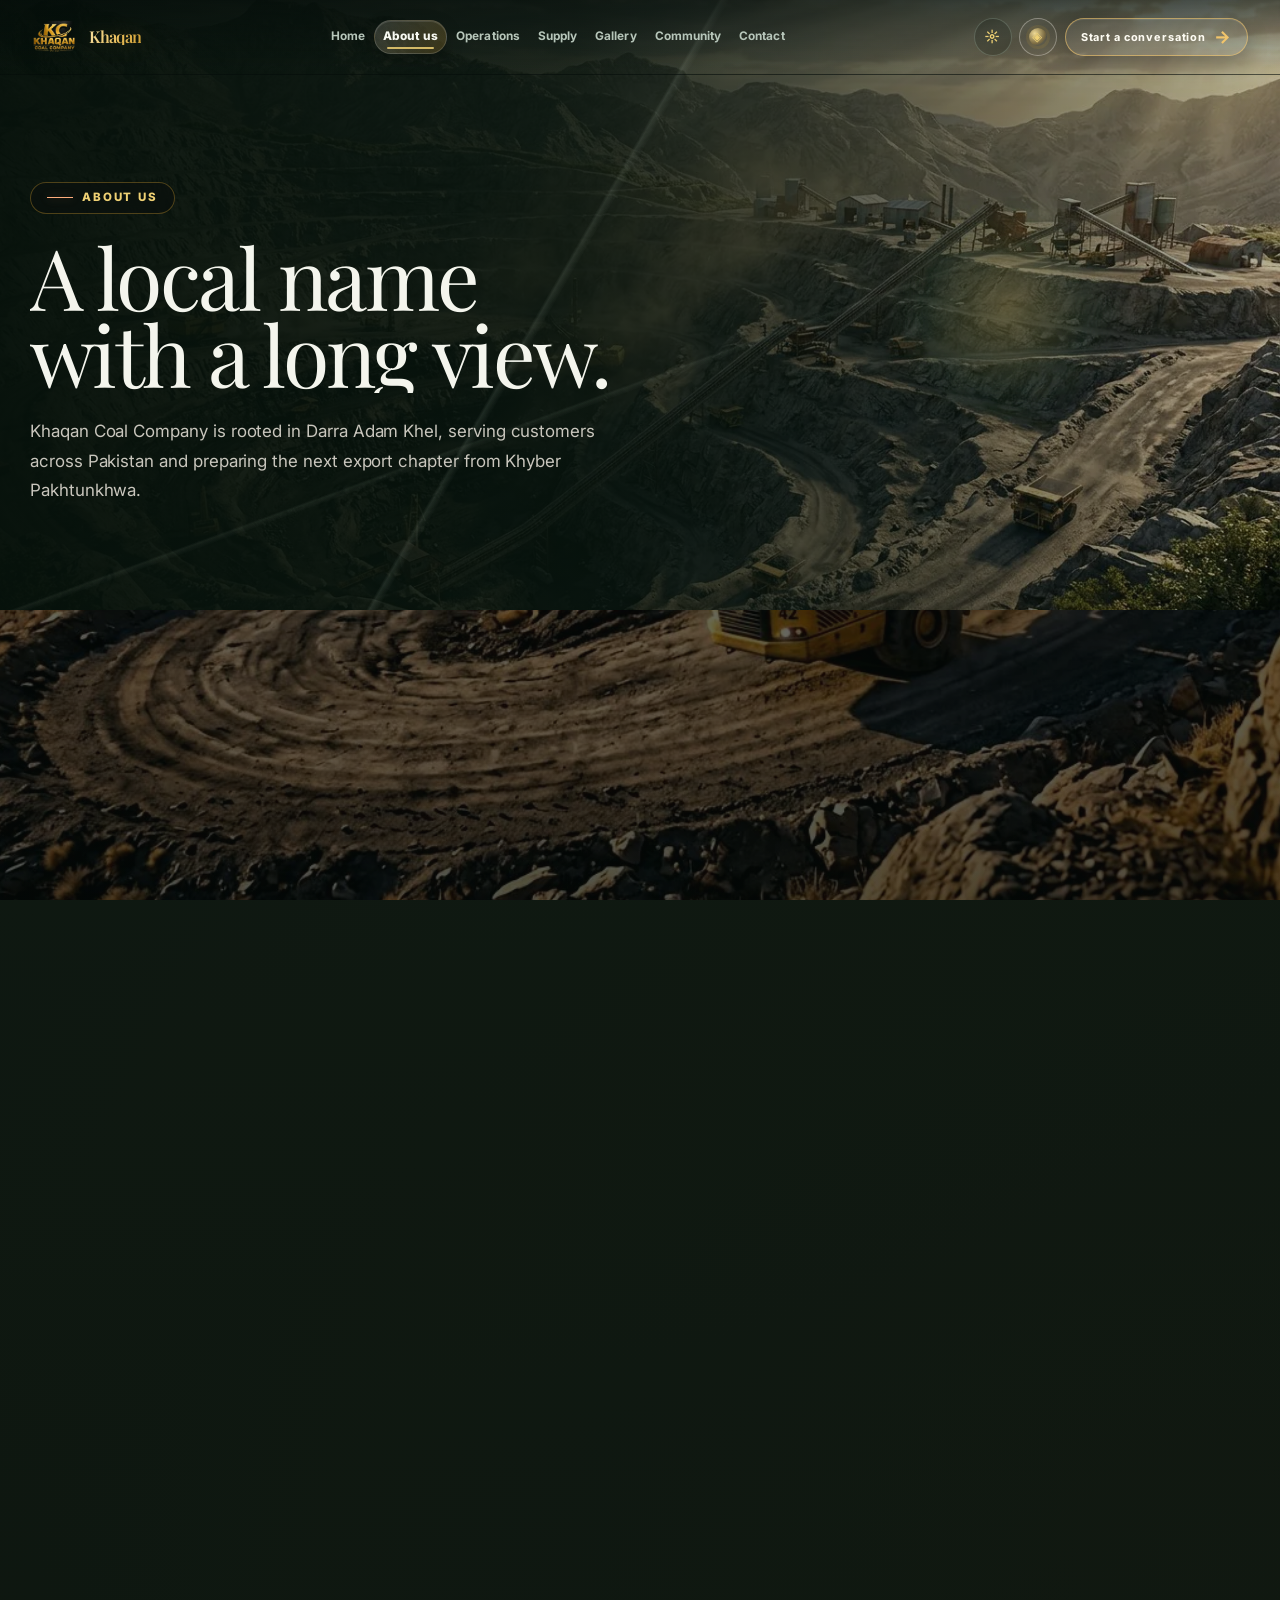
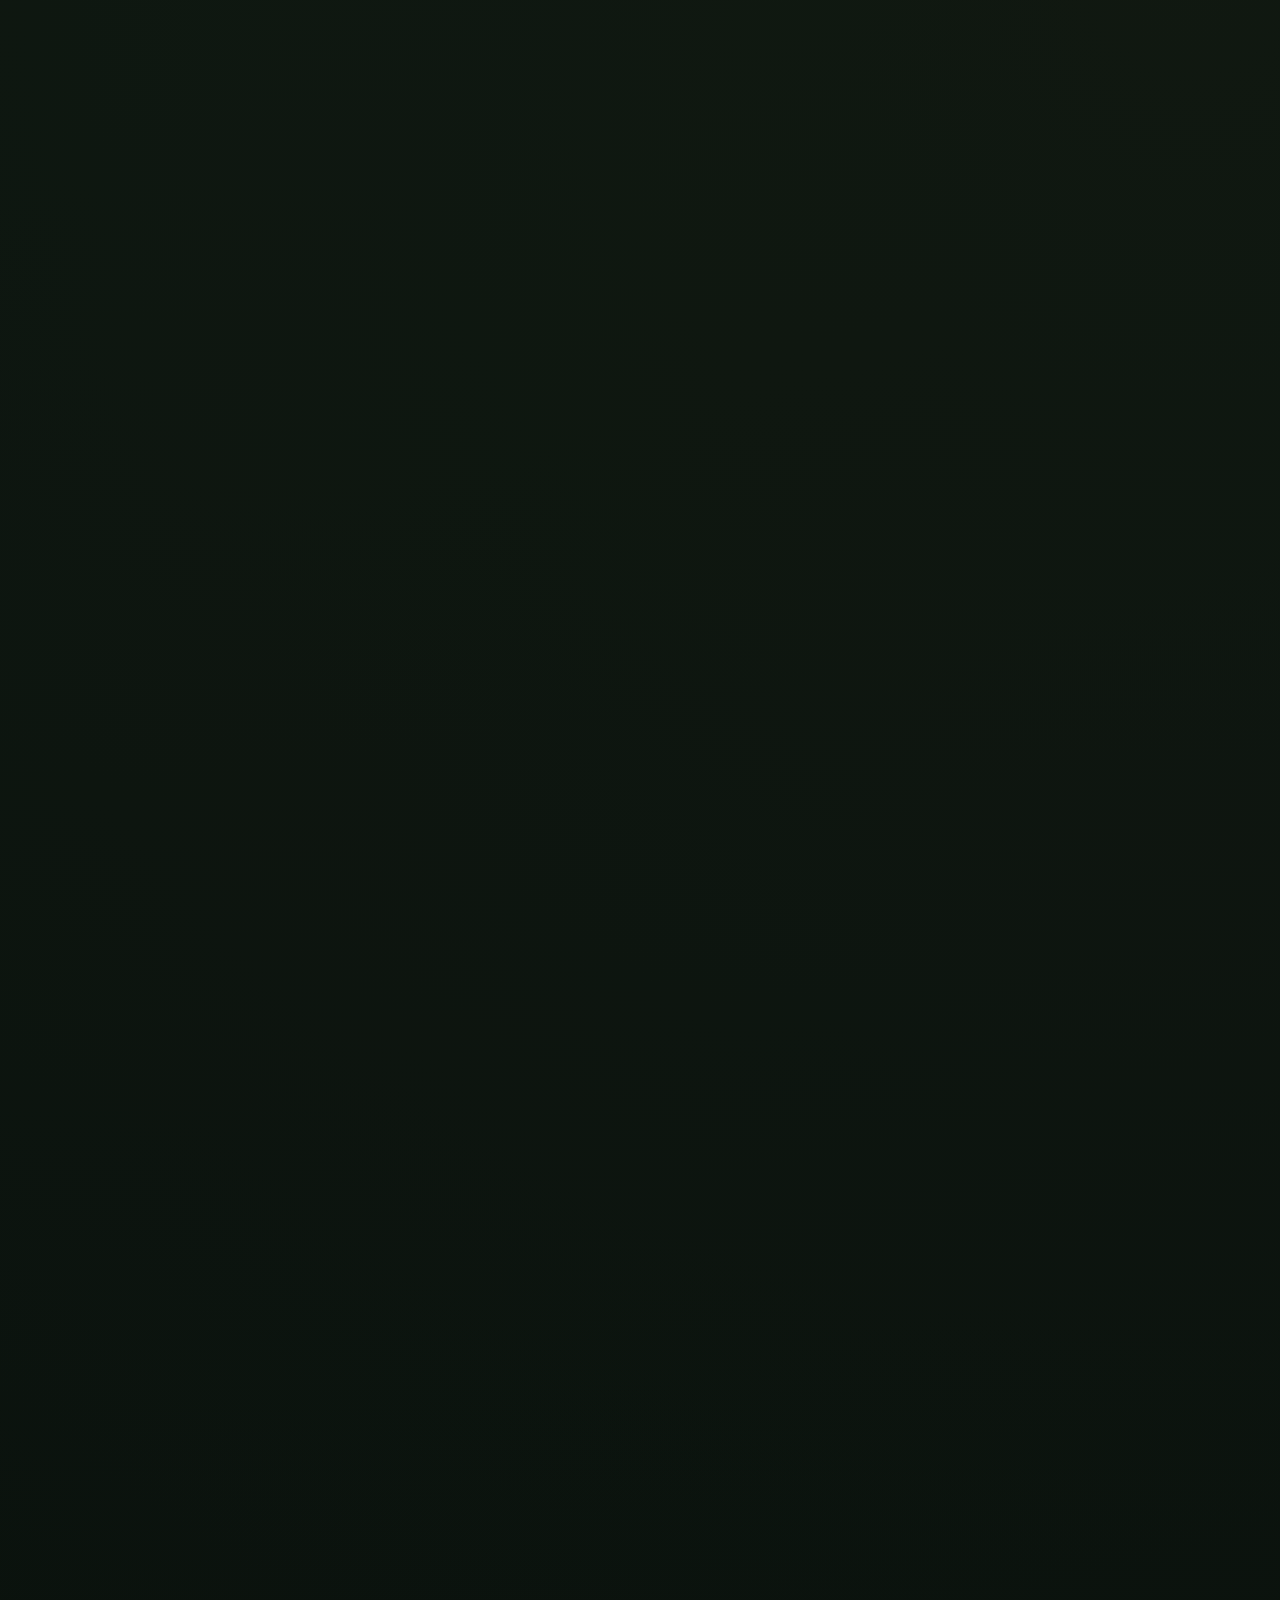
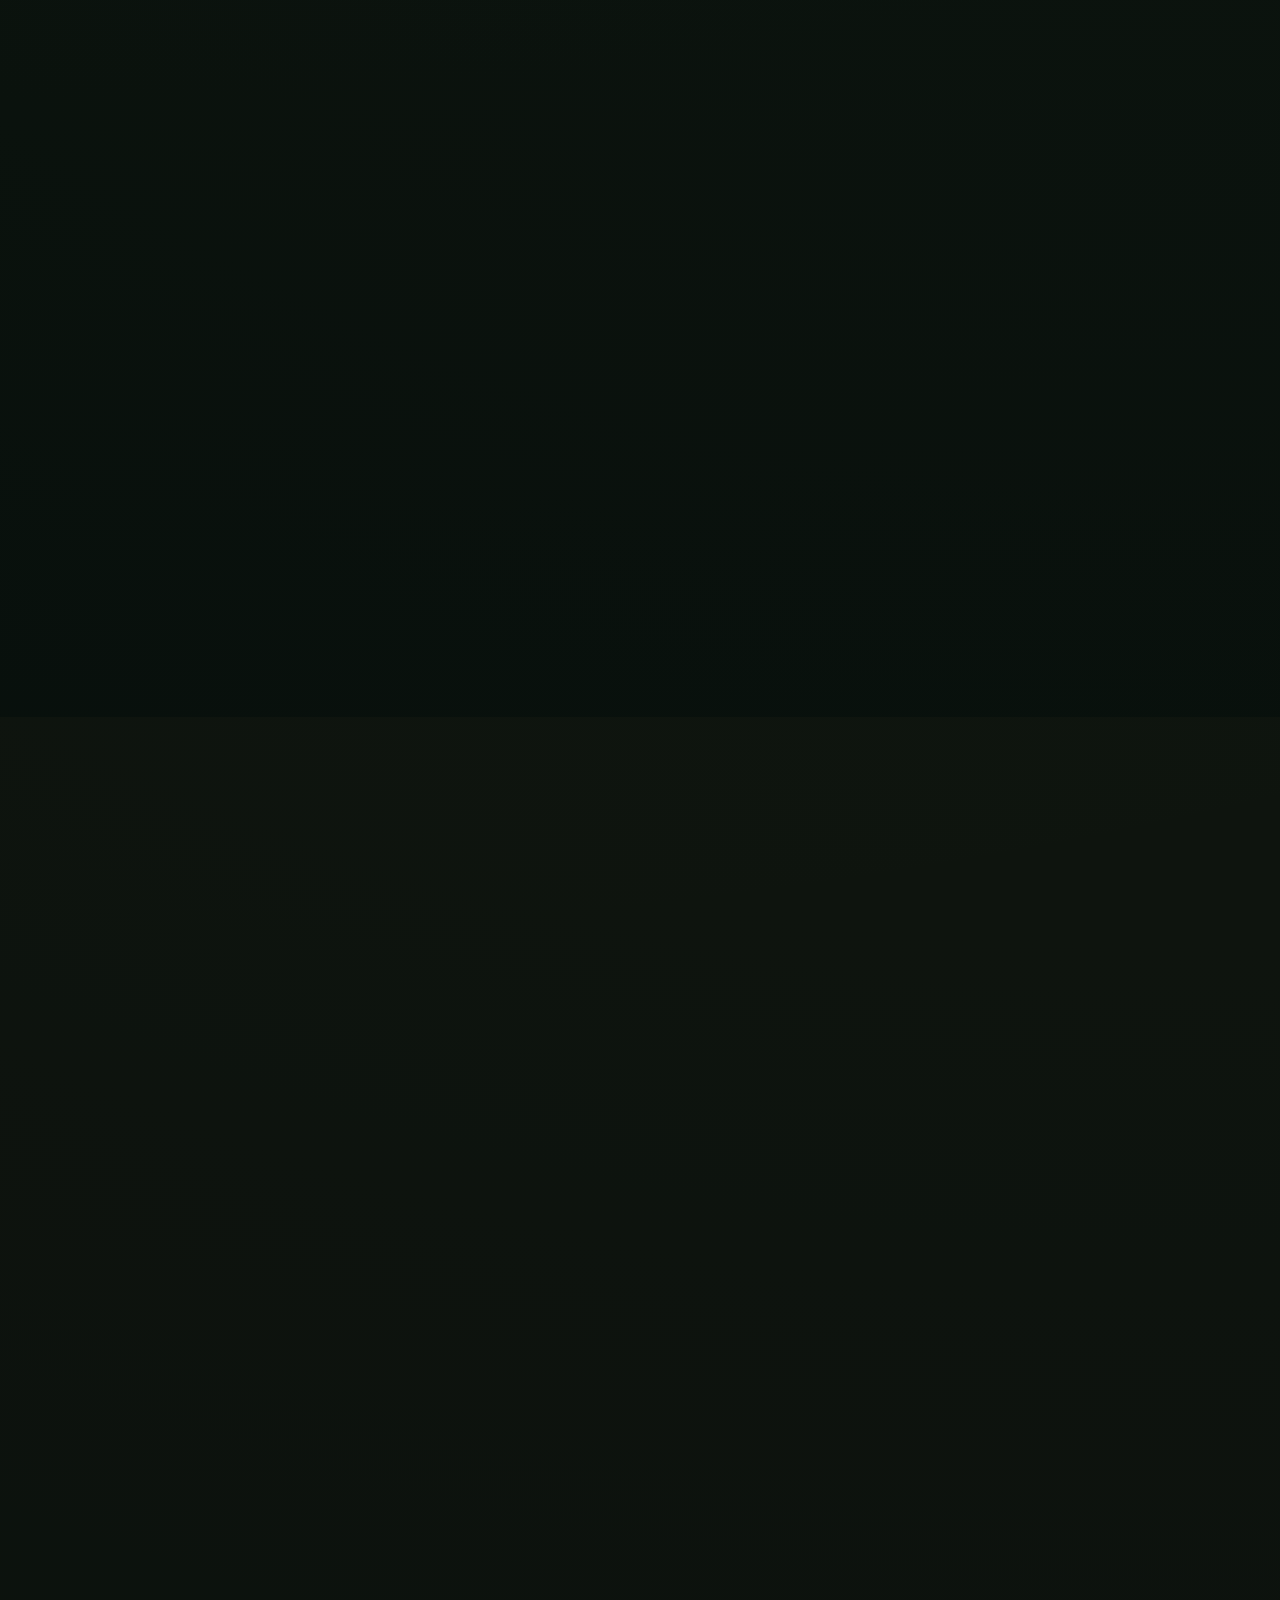
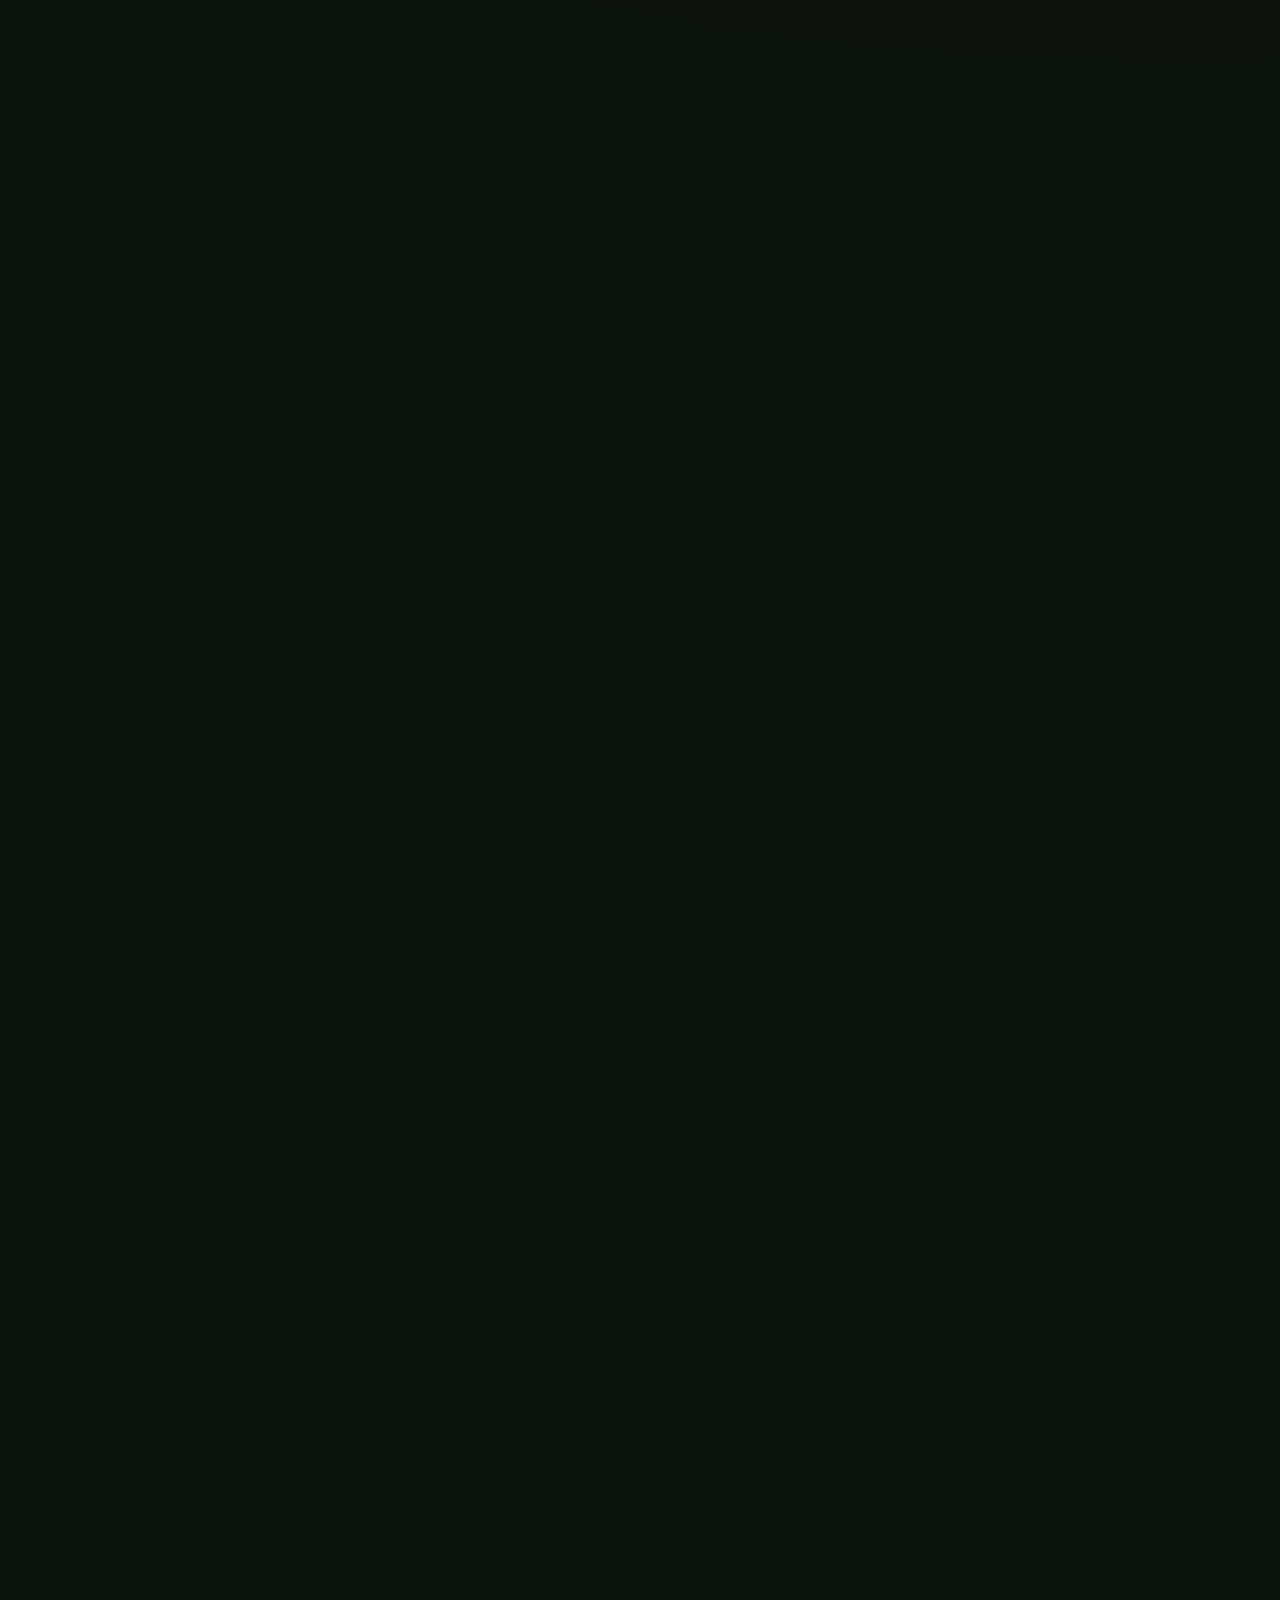
==== commit ee1e5bbd: "Improve initial page rendering performance Co-authored-by: arena-agent <297053741+arena-agent@users." ====
--- a/about.html
+++ b/about.html
@@ -3,7 +3,8 @@
 <head>
   <meta charset="utf-8"><meta name="viewport" content="width=device-width, initial-scale=1"><meta name="theme-color" content="#0b0d0d"><script>(function(){try{var s=localStorage.getItem('khaqanSkin');document.documentElement.dataset.skin=(s==='marble'||s==='obsidian')?s:'signature';var t=localStorage.getItem('khaqanTheme');document.documentElement.dataset.theme=(t==='day')?'day':'night';}catch(e){document.documentElement.dataset.skin='signature';document.documentElement.dataset.theme='night';}})();</script>
   <meta name="description" content="About Khaqan Coal Company — our story, our people, and our business performance in Darra Adam Khel."><meta property="og:type" content="website"><meta property="og:title" content="About Us | Khaqan Coal Company Pvt. Ltd."><meta property="og:description" content="About Khaqan Coal Company — our story, our people, and our business performance in Darra Adam Khel."><meta property="og:site_name" content="Khaqan Coal Company"><meta property="og:image" content="https://www.khaqancoalco.com/media/og/about.jpg?v=1"><meta property="og:image:width" content="1200"><meta property="og:image:height" content="630"><meta property="og:image:alt" content="Khaqan Coal Company - About: &quot;A local name with a long view.&quot; over a night photograph from the site"><meta name="twitter:card" content="summary_large_image"><meta name="twitter:title" content="About Us | Khaqan Coal Company Pvt. Ltd."><meta name="twitter:description" content="About Khaqan Coal Company — our story, our people, and our business performance in Darra Adam Khel."><meta name="twitter:image" content="https://www.khaqancoalco.com/media/og/about.jpg?v=1">
-  <title>About Us | Khaqan Coal Company Pvt. Ltd.</title><link rel="preconnect" href="https://fonts.googleapis.com"><link rel="preconnect" href="https://fonts.gstatic.com" crossorigin><link href="https://fonts.googleapis.com/css2?family=Playfair+Display:ital,wght@0,400..900;1,400..900&family=Inter:ital,wght@0,300..900;1,300..900&display=swap" rel="stylesheet"><link rel="icon" href="favicon.png" type="image/png" sizes="128x128"><link rel="icon" href="favicon.svg" type="image/svg+xml"><link rel="apple-touch-icon" href="media/icons/apple-touch-icon.png?v=1"><link rel="preload" as="image" href="media/cine/reel-haulroad.webp"><link rel="stylesheet" href="styles.css?v=5"><link rel="stylesheet" href="themes.css?v=18"><link rel="stylesheet" href="themes-marble.css?v=1" data-skin-stylesheet="marble" media="not all"><link rel="stylesheet" href="themes-obsidian.css?v=1" data-skin-stylesheet="obsidian" media="not all"><script>(function(){var skin=document.documentElement.dataset.skin||'signature';document.querySelectorAll('link[data-skin-stylesheet]').forEach(function(link){link.media=link.dataset.skinStylesheet===skin?'all':'not all';});})();</script><link rel="stylesheet" href="themes-shared.css?v=9"><link rel="manifest" href="site.webmanifest"><script type="speculationrules">{"prerender":[{"where":{"href_matches":"*.html"},"eagerness":"moderate"}]}</script>
+  <title>About Us | Khaqan Coal Company Pvt. Ltd.</title><link rel="preconnect" href="https://fonts.googleapis.com"><link rel="preconnect" href="https://fonts.gstatic.com" crossorigin><link href="https://fonts.googleapis.com/css2?family=Playfair+Display:ital,wght@0,400..900;1,400..900&family=Inter:ital,wght@0,300..900;1,300..900&display=swap" rel="stylesheet" media="print" onload="this.media='all'">
+  <noscript><link href="https://fonts.googleapis.com/css2?family=Playfair+Display:ital,wght@0,400..900;1,400..900&family=Inter:ital,wght@0,300..900;1,300..900&display=swap" rel="stylesheet"></noscript><link rel="icon" href="favicon.png" type="image/png" sizes="128x128"><link rel="icon" href="favicon.svg" type="image/svg+xml"><link rel="apple-touch-icon" href="media/icons/apple-touch-icon.png?v=1"><link rel="preload" as="image" href="media/cine/reel-haulroad.webp"><link rel="stylesheet" href="styles.css?v=5"><link rel="stylesheet" href="themes.css?v=18"><link rel="stylesheet" href="themes-marble.css?v=1" data-skin-stylesheet="marble" media="not all"><link rel="stylesheet" href="themes-obsidian.css?v=1" data-skin-stylesheet="obsidian" media="not all"><script>(function(){var skin=document.documentElement.dataset.skin||'signature';document.querySelectorAll('link[data-skin-stylesheet]').forEach(function(link){link.media=link.dataset.skinStylesheet===skin?'all':'not all';});})();</script><link rel="stylesheet" href="themes-shared.css?v=9"><link rel="manifest" href="site.webmanifest"><script type="speculationrules">{"prerender":[{"where":{"href_matches":"*.html"},"eagerness":"moderate"}]}</script>
 <link rel="canonical" href="https://www.khaqancoalco.com/about">
 <script type="application/ld+json">{"@context":"https://schema.org","@type":"WebPage","name":"About Us | Khaqan Coal Company Pvt. Ltd.","url":"https://www.khaqancoalco.com/about","isPartOf":{"@type":"WebSite","name":"Khaqan Coal Company","url":"https://www.khaqancoalco.com/"},"about":{"@type":"Organization","name":"Khaqan Coal Company Pvt. Ltd.","url":"https://www.khaqancoalco.com/","address":{"@type":"PostalAddress","addressLocality":"Darra Adam Khel","addressRegion":"Khyber Pakhtunkhwa","addressCountry":"PK"}},"description":"About Khaqan Coal Company — our story, our people, and our business performance in Darra Adam Khel."}</script>
 </head>
@@ -87,6 +88,6 @@
   </main>
 
   <footer class="footer"><div class="container footer-top"><div class="footer-intro"><a class="brand" href="index.html"><picture class="brand-logo brand-logo-night"><source type="image/webp" srcset="media/logo-mark-128.webp?v=1 128w, media/logo-mark-260.webp?v=1 260w, media/logo-mark.webp?v=1 286w" sizes="(min-width: 1024px) 120px, 88px"><img src="media/logo-mark.png" alt="Khaqan Coal Company official logo" width="80" height="53" decoding="async"></picture><picture class="brand-logo brand-logo-day"><source type="image/webp" srcset="media/logo-mark-light-128.webp?v=1 128w, media/logo-mark-light-260.webp?v=1 260w, media/logo-mark-light.webp?v=1 286w" sizes="(min-width: 1024px) 134px, 96px"><img src="media/logo-mark-light.png" alt="Khaqan Coal Company official logo" width="80" height="53" decoding="async"></picture><span class="brand-name"><span data-cms="brandName">Khaqan</span><span class="brand-sub">Coal Company Pvt. Ltd.</span></span></a><p>A trusted coal supplier rooted in Darra Adam Khel, Khyber Pakhtunkhwa, Pakistan.</p></div><div><h4>Explore</h4><div class="footer-links"><a href="index.html">Home</a><a href="operations.html">Operations</a><a href="about.html">About us</a><a href="community.html">Community</a></div></div><div><h4>Connect</h4><div class="footer-links"><a href="contact.html">Request a quote</a><a href="contact.html">Contact the team</a><a href="about.html">Leadership team</a></div></div><div><h4>Based in</h4><div class="footer-links"><span>Darra Adam Khel</span><span>Khyber Pakhtunkhwa</span><span>Pakistan</span></div></div></div><div class="container footer-bottom"><span>© <span data-year>2026</span> Khaqan Coal Company. All rights reserved.</span><span>Proudly owned by the Akkhurwal Qom.</span></div></footer>
-  <script src="supabase-config.js?v=1"></script><script src="cloud.js?v=12"></script><script src="script.js?v=32"></script>
+  <script src="supabase-config.js?v=1"></script><script src="cloud.js?v=12"></script><script src="script.js?v=33"></script>
 </body>
 </html>
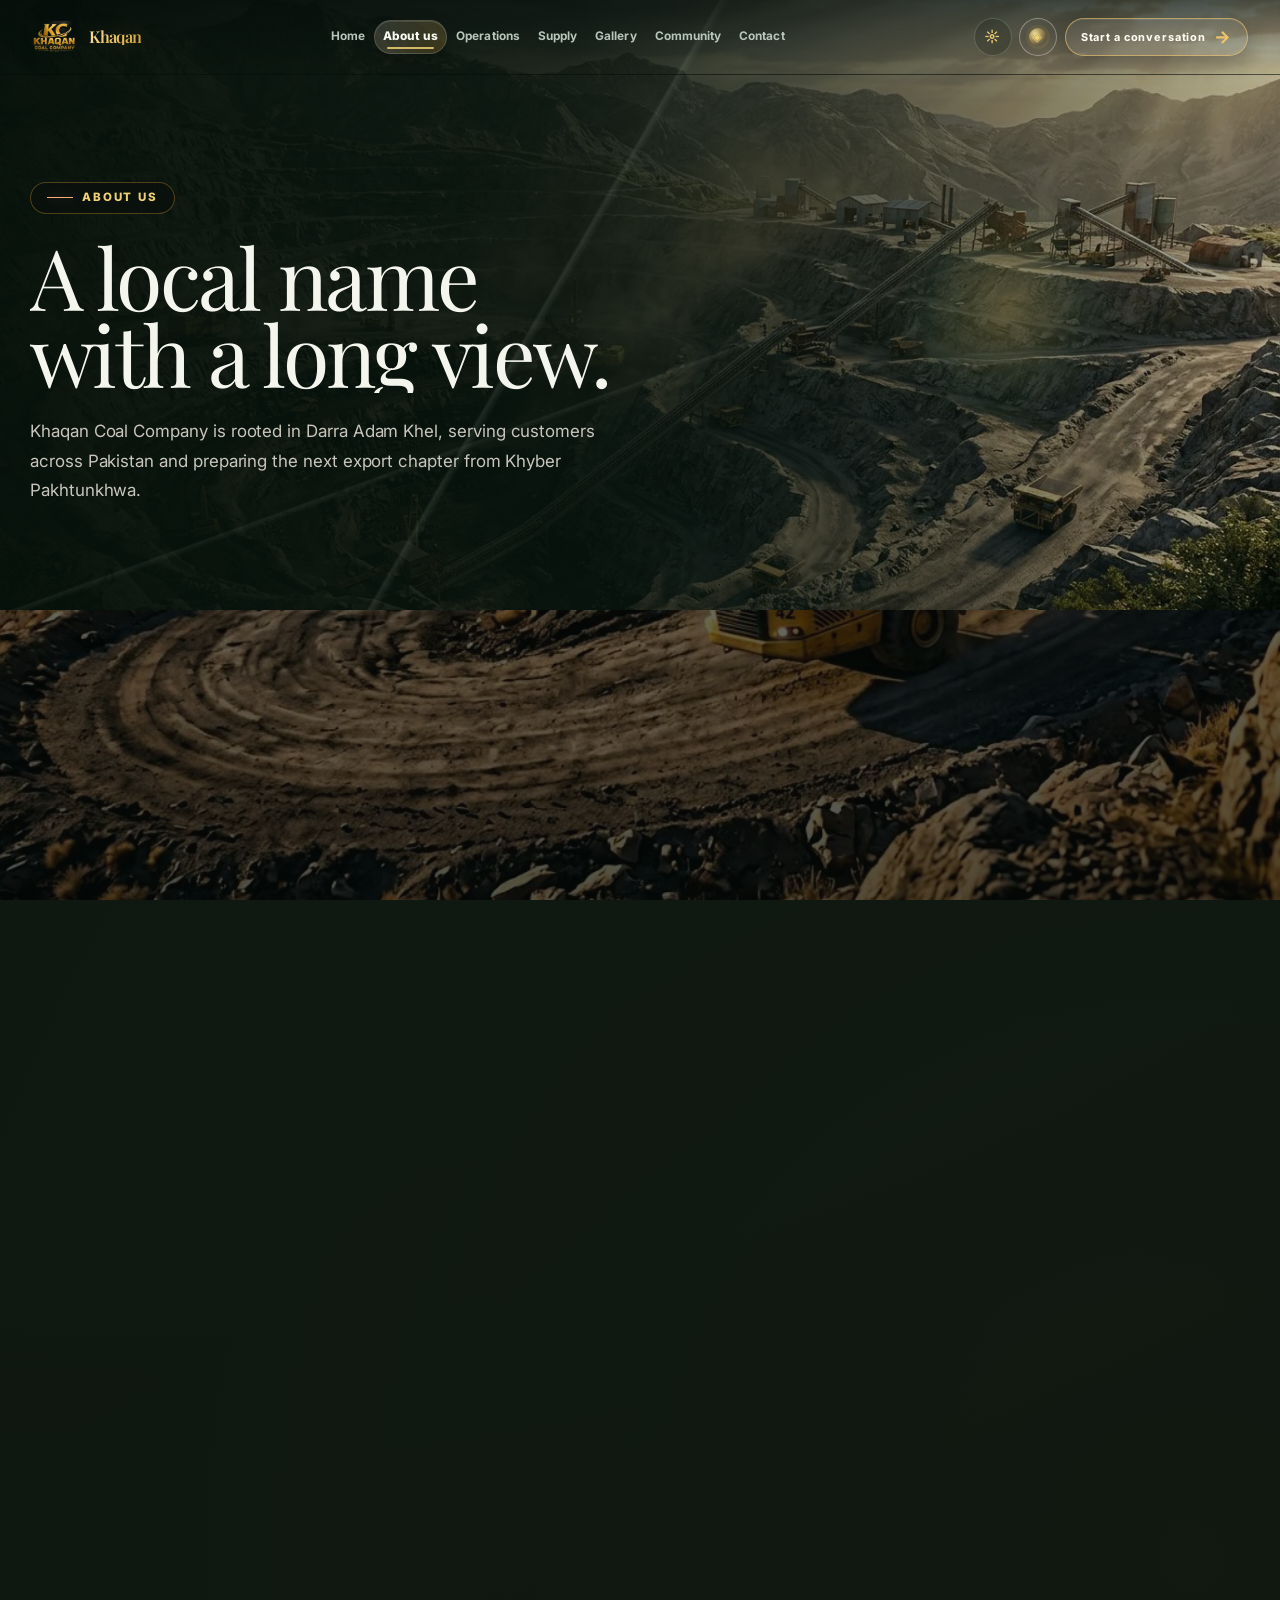
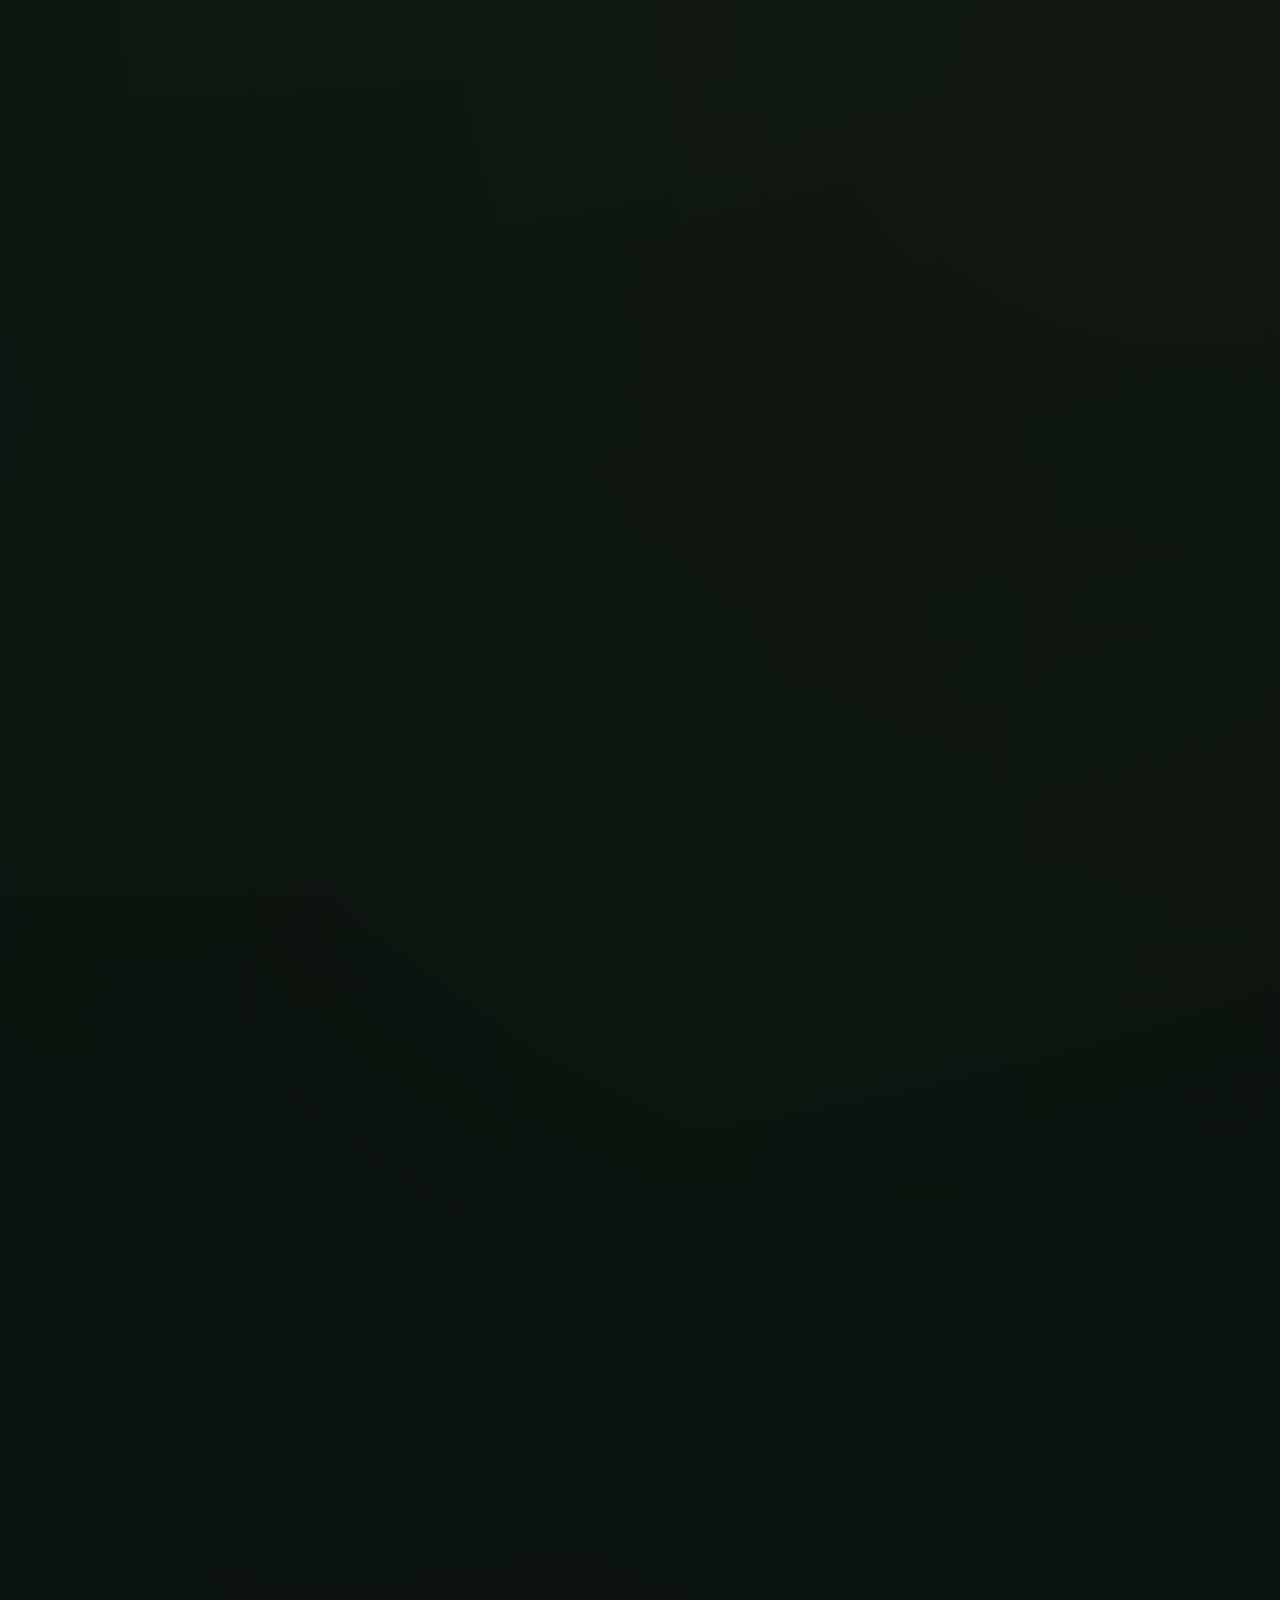
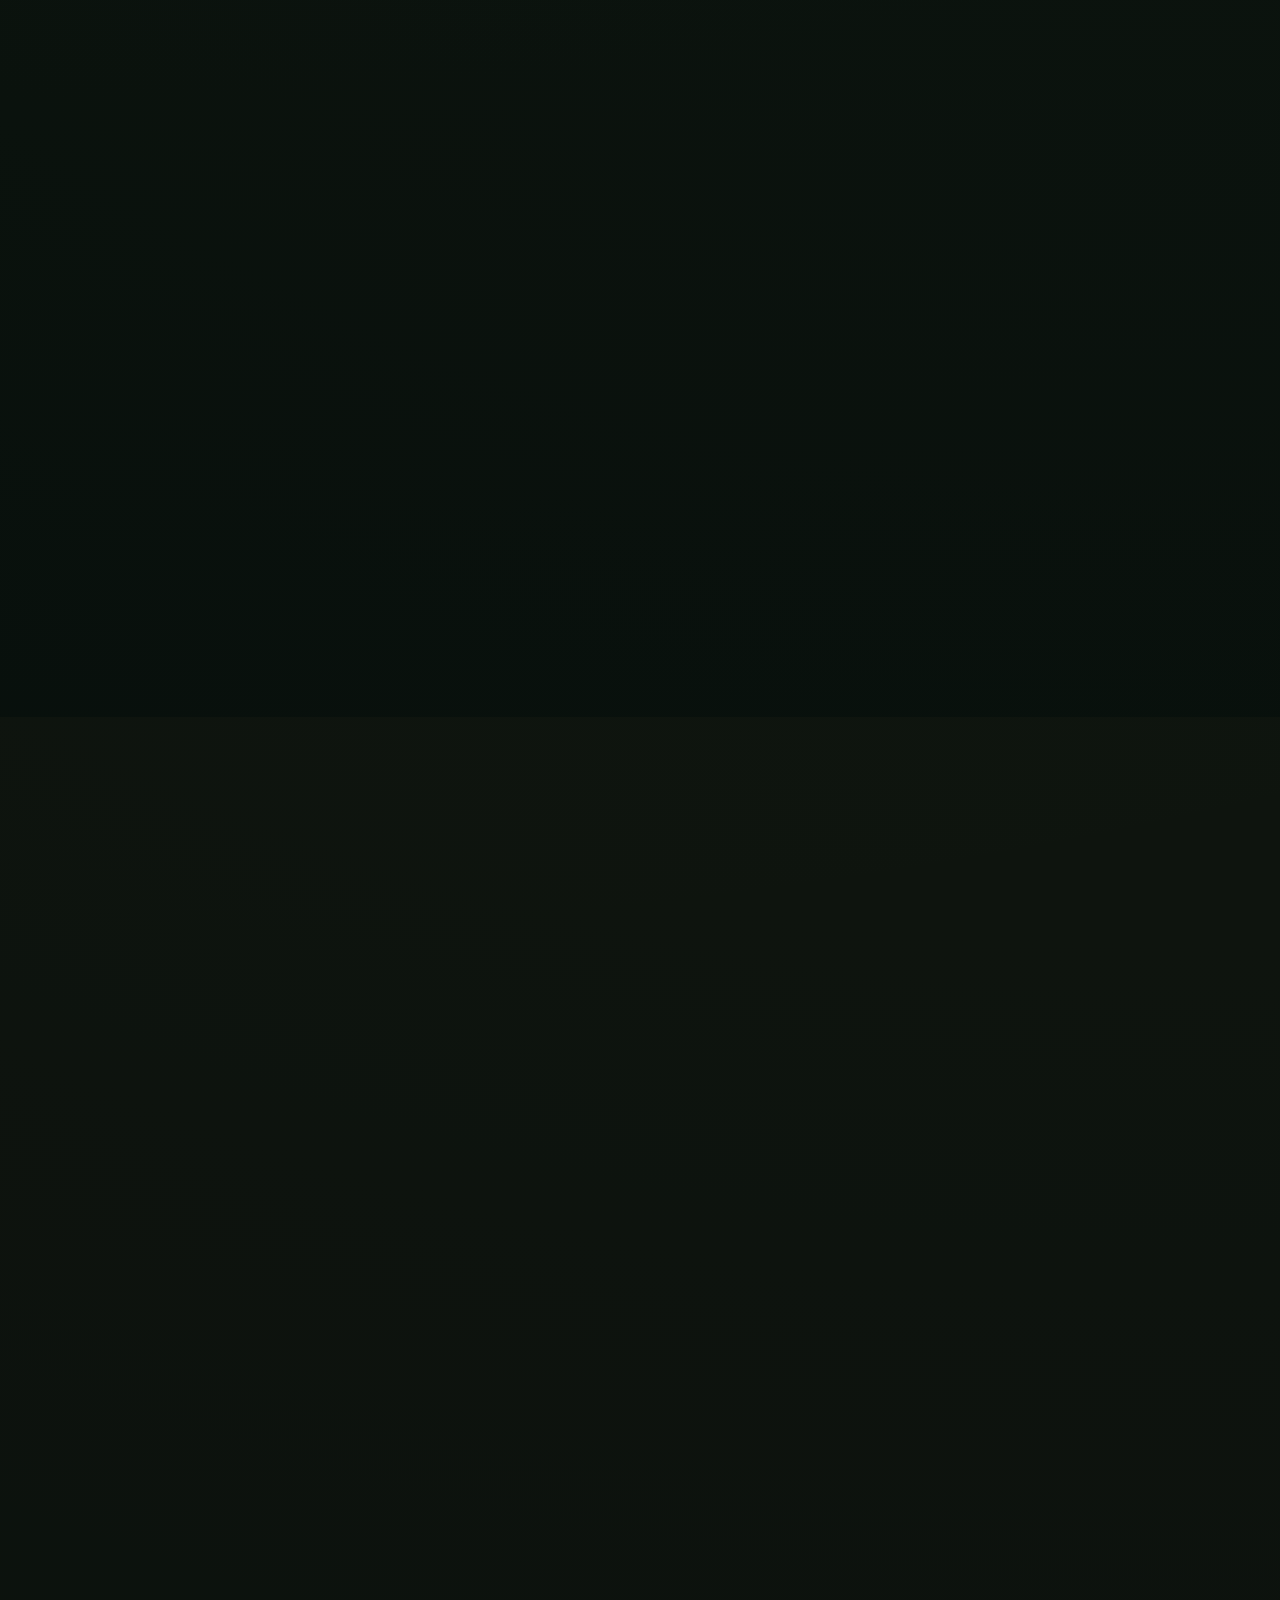
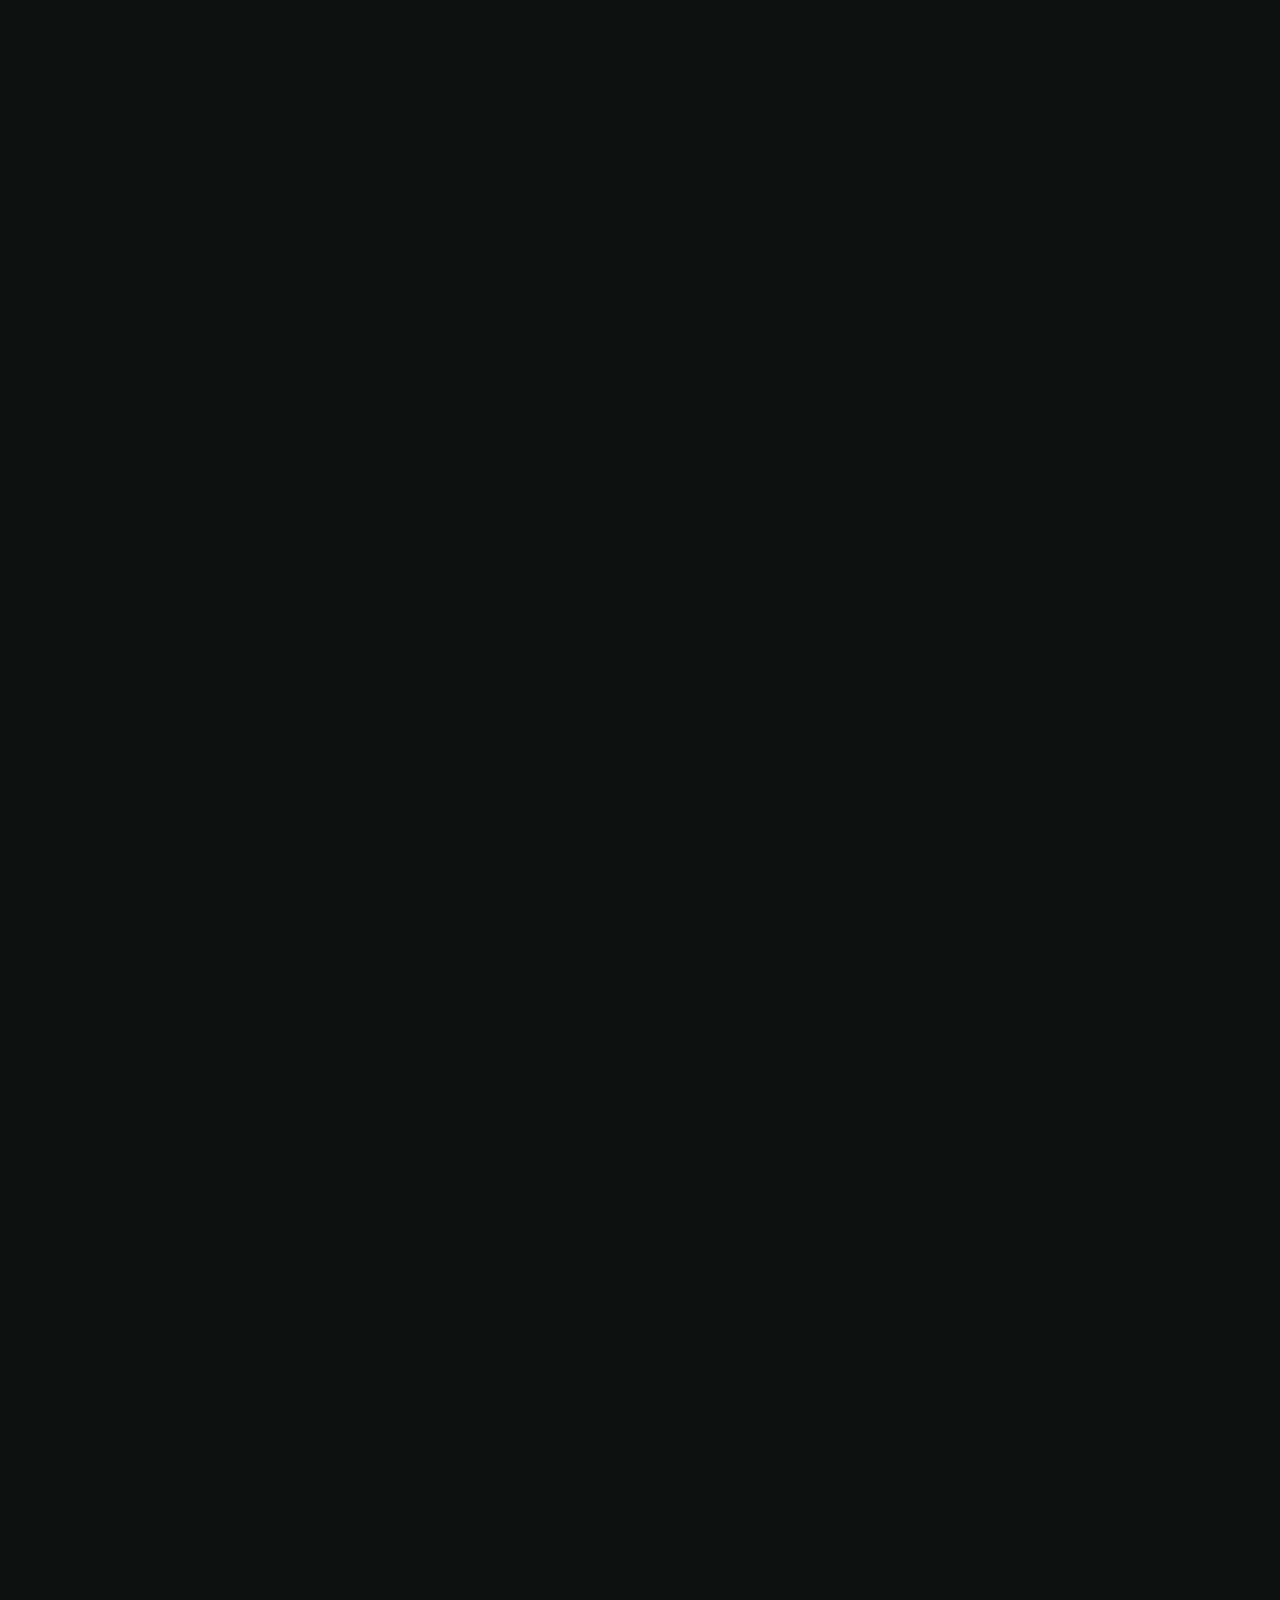
==== commit b46361e8: "Replace oversized mining equipment reel imagery Co-authored-by: arena-agent <297053741+arena-agent@u" ====
--- a/about.html
+++ b/about.html
@@ -4,7 +4,7 @@
   <meta charset="utf-8"><meta name="viewport" content="width=device-width, initial-scale=1"><meta name="theme-color" content="#0b0d0d"><script>(function(){try{var s=localStorage.getItem('khaqanSkin');document.documentElement.dataset.skin=(s==='marble'||s==='obsidian')?s:'signature';var t=localStorage.getItem('khaqanTheme');document.documentElement.dataset.theme=(t==='day')?'day':'night';}catch(e){document.documentElement.dataset.skin='signature';document.documentElement.dataset.theme='night';}})();</script>
   <meta name="description" content="About Khaqan Coal Company — our story, our people, and our business performance in Darra Adam Khel."><meta property="og:type" content="website"><meta property="og:title" content="About Us | Khaqan Coal Company Pvt. Ltd."><meta property="og:description" content="About Khaqan Coal Company — our story, our people, and our business performance in Darra Adam Khel."><meta property="og:site_name" content="Khaqan Coal Company"><meta property="og:image" content="https://www.khaqancoalco.com/media/og/about.jpg?v=1"><meta property="og:image:width" content="1200"><meta property="og:image:height" content="630"><meta property="og:image:alt" content="Khaqan Coal Company - About: &quot;A local name with a long view.&quot; over a night photograph from the site"><meta name="twitter:card" content="summary_large_image"><meta name="twitter:title" content="About Us | Khaqan Coal Company Pvt. Ltd."><meta name="twitter:description" content="About Khaqan Coal Company — our story, our people, and our business performance in Darra Adam Khel."><meta name="twitter:image" content="https://www.khaqancoalco.com/media/og/about.jpg?v=1">
   <title>About Us | Khaqan Coal Company Pvt. Ltd.</title><link rel="preconnect" href="https://fonts.googleapis.com"><link rel="preconnect" href="https://fonts.gstatic.com" crossorigin><link href="https://fonts.googleapis.com/css2?family=Playfair+Display:ital,wght@0,400..900;1,400..900&family=Inter:ital,wght@0,300..900;1,300..900&display=swap" rel="stylesheet" media="print" onload="this.media='all'">
-  <noscript><link href="https://fonts.googleapis.com/css2?family=Playfair+Display:ital,wght@0,400..900;1,400..900&family=Inter:ital,wght@0,300..900;1,300..900&display=swap" rel="stylesheet"></noscript><link rel="icon" href="favicon.png" type="image/png" sizes="128x128"><link rel="icon" href="favicon.svg" type="image/svg+xml"><link rel="apple-touch-icon" href="media/icons/apple-touch-icon.png?v=1"><link rel="preload" as="image" href="media/cine/reel-haulroad.webp"><link rel="stylesheet" href="styles.css?v=5"><link rel="stylesheet" href="themes.css?v=18"><link rel="stylesheet" href="themes-marble.css?v=1" data-skin-stylesheet="marble" media="not all"><link rel="stylesheet" href="themes-obsidian.css?v=1" data-skin-stylesheet="obsidian" media="not all"><script>(function(){var skin=document.documentElement.dataset.skin||'signature';document.querySelectorAll('link[data-skin-stylesheet]').forEach(function(link){link.media=link.dataset.skinStylesheet===skin?'all':'not all';});})();</script><link rel="stylesheet" href="themes-shared.css?v=9"><link rel="manifest" href="site.webmanifest"><script type="speculationrules">{"prerender":[{"where":{"href_matches":"*.html"},"eagerness":"moderate"}]}</script>
+  <noscript><link href="https://fonts.googleapis.com/css2?family=Playfair+Display:ital,wght@0,400..900;1,400..900&family=Inter:ital,wght@0,300..900;1,300..900&display=swap" rel="stylesheet"></noscript><link rel="icon" href="favicon.png" type="image/png" sizes="128x128"><link rel="icon" href="favicon.svg" type="image/svg+xml"><link rel="apple-touch-icon" href="media/icons/apple-touch-icon.png?v=1"><link rel="preload" as="image" href="media/cine/reel-haulroad.webp"><link rel="stylesheet" href="styles.css?v=5"><link rel="stylesheet" href="themes.css?v=18"><link rel="stylesheet" href="themes-marble.css?v=1" data-skin-stylesheet="marble" media="not all"><link rel="stylesheet" href="themes-obsidian.css?v=1" data-skin-stylesheet="obsidian" media="not all"><script>(function(){var skin=document.documentElement.dataset.skin||'signature';document.querySelectorAll('link[data-skin-stylesheet]').forEach(function(link){link.media=link.dataset.skinStylesheet===skin?'all':'not all';});})();</script><link rel="stylesheet" href="themes-shared.css?v=10"><link rel="manifest" href="site.webmanifest"><script type="speculationrules">{"prerender":[{"where":{"href_matches":"*.html"},"eagerness":"moderate"}]}</script>
 <link rel="canonical" href="https://www.khaqancoalco.com/about">
 <script type="application/ld+json">{"@context":"https://schema.org","@type":"WebPage","name":"About Us | Khaqan Coal Company Pvt. Ltd.","url":"https://www.khaqancoalco.com/about","isPartOf":{"@type":"WebSite","name":"Khaqan Coal Company","url":"https://www.khaqancoalco.com/"},"about":{"@type":"Organization","name":"Khaqan Coal Company Pvt. Ltd.","url":"https://www.khaqancoalco.com/","address":{"@type":"PostalAddress","addressLocality":"Darra Adam Khel","addressRegion":"Khyber Pakhtunkhwa","addressCountry":"PK"}},"description":"About Khaqan Coal Company — our story, our people, and our business performance in Darra Adam Khel."}</script>
 </head>
@@ -88,6 +88,6 @@
   </main>
 
   <footer class="footer"><div class="container footer-top"><div class="footer-intro"><a class="brand" href="index.html"><picture class="brand-logo brand-logo-night"><source type="image/webp" srcset="media/logo-mark-128.webp?v=1 128w, media/logo-mark-260.webp?v=1 260w, media/logo-mark.webp?v=1 286w" sizes="(min-width: 1024px) 120px, 88px"><img src="media/logo-mark.png" alt="Khaqan Coal Company official logo" width="80" height="53" decoding="async"></picture><picture class="brand-logo brand-logo-day"><source type="image/webp" srcset="media/logo-mark-light-128.webp?v=1 128w, media/logo-mark-light-260.webp?v=1 260w, media/logo-mark-light.webp?v=1 286w" sizes="(min-width: 1024px) 134px, 96px"><img src="media/logo-mark-light.png" alt="Khaqan Coal Company official logo" width="80" height="53" decoding="async"></picture><span class="brand-name"><span data-cms="brandName">Khaqan</span><span class="brand-sub">Coal Company Pvt. Ltd.</span></span></a><p>A trusted coal supplier rooted in Darra Adam Khel, Khyber Pakhtunkhwa, Pakistan.</p></div><div><h4>Explore</h4><div class="footer-links"><a href="index.html">Home</a><a href="operations.html">Operations</a><a href="about.html">About us</a><a href="community.html">Community</a></div></div><div><h4>Connect</h4><div class="footer-links"><a href="contact.html">Request a quote</a><a href="contact.html">Contact the team</a><a href="about.html">Leadership team</a></div></div><div><h4>Based in</h4><div class="footer-links"><span>Darra Adam Khel</span><span>Khyber Pakhtunkhwa</span><span>Pakistan</span></div></div></div><div class="container footer-bottom"><span>© <span data-year>2026</span> Khaqan Coal Company. All rights reserved.</span><span>Proudly owned by the Akkhurwal Qom.</span></div></footer>
-  <script src="supabase-config.js?v=1"></script><script src="cloud.js?v=12"></script><script src="script.js?v=33"></script>
+  <script src="supabase-config.js?v=1"></script><script src="cloud.js?v=12"></script><script src="script.js?v=34"></script>
 </body>
 </html>
--- a/themes-shared.css
+++ b/themes-shared.css
@@ -2207,9 +2207,9 @@
 html[data-skin="obsidian"][data-theme="day"] body:not(.page-home) .section-earth { background: rgba(233, 236, 241, .66); }
 /* The inner-page hero photos also read stronger now */
 html[data-theme="day"] .page-about .page-hero { background: linear-gradient(90deg, rgba(245, 249, 242, .95) 0%, rgba(245, 249, 242, .92) 38%, rgba(245, 249, 242, .74) 58%, rgba(245, 249, 242, .34) 80%, rgba(245, 249, 242, .1) 100%), url('media/mine-3d-terraces.webp') center / cover no-repeat; }
-html[data-theme="day"] .page-operations .page-hero { background: linear-gradient(90deg, rgba(245, 249, 242, .95) 0%, rgba(245, 249, 242, .92) 38%, rgba(245, 249, 242, .74) 58%, rgba(245, 249, 242, .34) 80%, rgba(245, 249, 242, .1) 100%), url('media/cine/reel-underground.webp') center / cover no-repeat; }
+html[data-theme="day"] .page-operations .page-hero { background: linear-gradient(90deg, rgba(245, 249, 242, .95) 0%, rgba(245, 249, 242, .92) 38%, rgba(245, 249, 242, .74) 58%, rgba(245, 249, 242, .34) 80%, rgba(245, 249, 242, .1) 100%), url('media/cine/mountain-coal-tunnel-work.webp') center / cover no-repeat; }
 html[data-theme="day"] .page-supply .page-hero { background: linear-gradient(90deg, rgba(245, 249, 242, .95) 0%, rgba(245, 249, 242, .92) 38%, rgba(245, 249, 242, .74) 58%, rgba(245, 249, 242, .34) 80%, rgba(245, 249, 242, .1) 100%), url('media/cine/reel-rail.webp') center / cover no-repeat; }
-html[data-theme="day"] .page-gallery .page-hero { background: linear-gradient(90deg, rgba(245, 249, 242, .95) 0%, rgba(245, 249, 242, .92) 38%, rgba(245, 249, 242, .74) 58%, rgba(245, 249, 242, .34) 80%, rgba(245, 249, 242, .1) 100%), url('media/cine/reel-aerial.webp') center / cover no-repeat; }
+html[data-theme="day"] .page-gallery .page-hero { background: linear-gradient(90deg, rgba(245, 249, 242, .95) 0%, rgba(245, 249, 242, .92) 38%, rgba(245, 249, 242, .74) 58%, rgba(245, 249, 242, .34) 80%, rgba(245, 249, 242, .1) 100%), url('media/cine/mountain-mine-haul-road.webp') center / cover no-repeat; }
 html[data-theme="day"] .page-community .page-hero { background: linear-gradient(90deg, rgba(245, 249, 242, .95) 0%, rgba(245, 249, 242, .92) 38%, rgba(245, 249, 242, .74) 58%, rgba(245, 249, 242, .34) 80%, rgba(245, 249, 242, .1) 100%), url('media/cine/valley-dawn.webp') center / cover no-repeat; }
 html[data-theme="day"] .page-contact .page-hero { background: linear-gradient(90deg, rgba(245, 249, 242, .95) 0%, rgba(245, 249, 242, .92) 38%, rgba(245, 249, 242, .74) 58%, rgba(245, 249, 242, .34) 80%, rgba(245, 249, 242, .1) 100%), url('media/cine/reel-stockpile.webp') center / cover no-repeat; }
 
@@ -2217,7 +2217,7 @@
    and forever if JS is off) — each page gets its own coal scene. */
 body.page-home .coal-page-bg { --page-bg-img: url('media/cine/hero-01.webp'); }
 body.page-about .coal-page-bg { --page-bg-img: url('media/cine/reel-haulroad.webp'); }
-body.page-operations .coal-page-bg { --page-bg-img: url('media/cine/reel-underground.webp'); }
+body.page-operations .coal-page-bg { --page-bg-img: url('media/cine/mountain-coal-tunnel-work.webp'); }
 body.page-supply .coal-page-bg { --page-bg-img: url('media/cine/reel-rail.webp'); }
 body.page-gallery .coal-page-bg { --page-bg-img: url('media/cine/reel-coalfaces.webp'); }
 body.page-community .coal-page-bg { --page-bg-img: url('media/darra-photo-1.webp'); }
@@ -2889,7 +2889,7 @@
    of two, and the pair of themes stays legible because the veils differ, not the photo.
    Kept verbatim from the computed cascade so the gradient overlay does not move:
    background-image only, so center / cover / no-repeat from the base shorthand stand. */
-html[data-theme="night"] .page-operations .page-hero { background-image: linear-gradient(90deg, rgba(6, 17, 11, .98) 0%, rgba(7, 19, 12, .8) 46%, rgba(7, 19, 12, .25) 100%), url('media/cine/reel-underground.webp'); }
+html[data-theme="night"] .page-operations .page-hero { background-image: linear-gradient(90deg, rgba(6, 17, 11, .98) 0%, rgba(7, 19, 12, .8) 46%, rgba(7, 19, 12, .25) 100%), url('media/cine/mountain-coal-tunnel-work.webp'); }
 html[data-theme="night"] .page-supply .page-hero { background-image: linear-gradient(90deg, rgba(6, 17, 11, .98) 0%, rgba(7, 19, 12, .82) 48%, rgba(7, 19, 12, .25) 100%), url('media/cine/reel-rail.webp'); }
 html[data-theme="night"] .page-gallery .page-hero { background-image: linear-gradient(90deg, rgba(6, 17, 11, .98) 0%, rgba(7, 19, 12, .82) 48%, rgba(7, 19, 12, .22) 100%), url('media/cine/reel-coalfaces.webp'); }
 html[data-theme="night"] .page-community .page-hero { background-image: linear-gradient(90deg, rgba(6, 17, 11, .98) 0%, rgba(7, 19, 12, .84) 48%, rgba(7, 19, 12, .22) 100%), url('media/darra-photo-1.webp'); }
